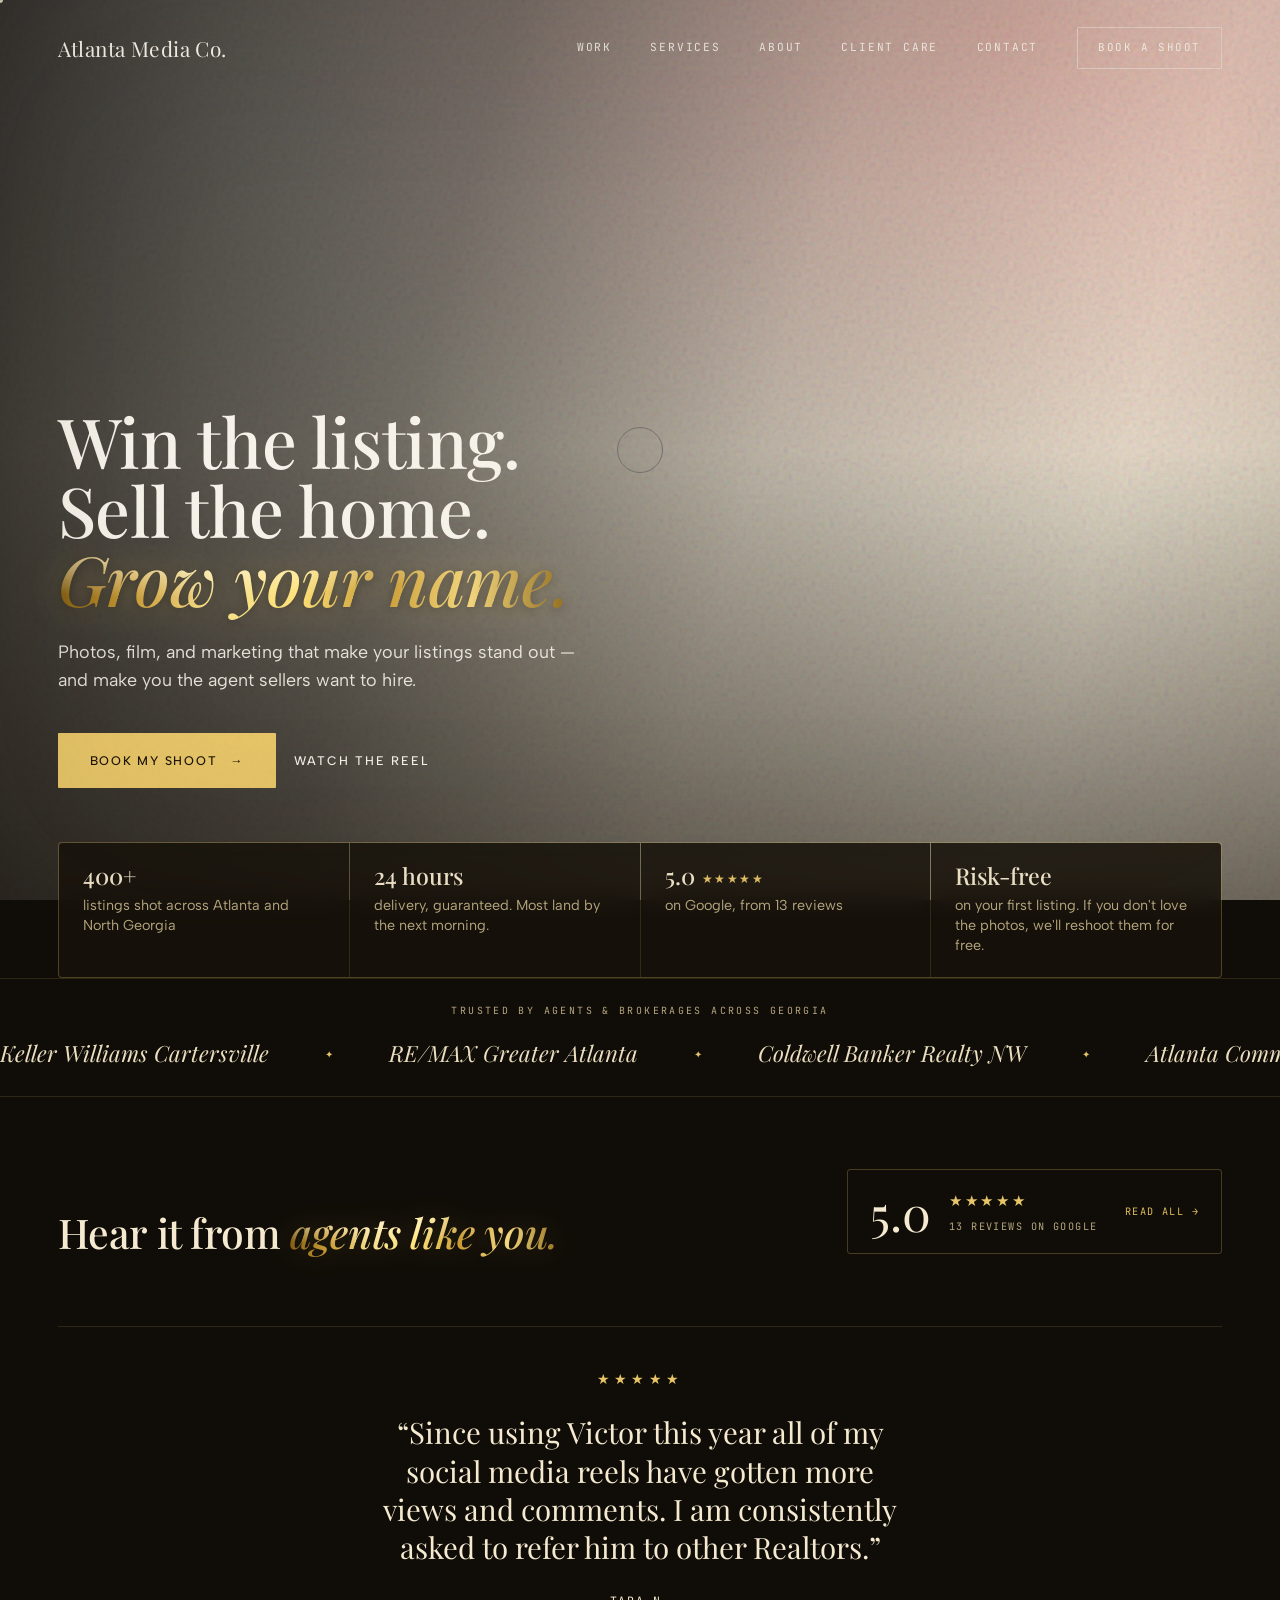
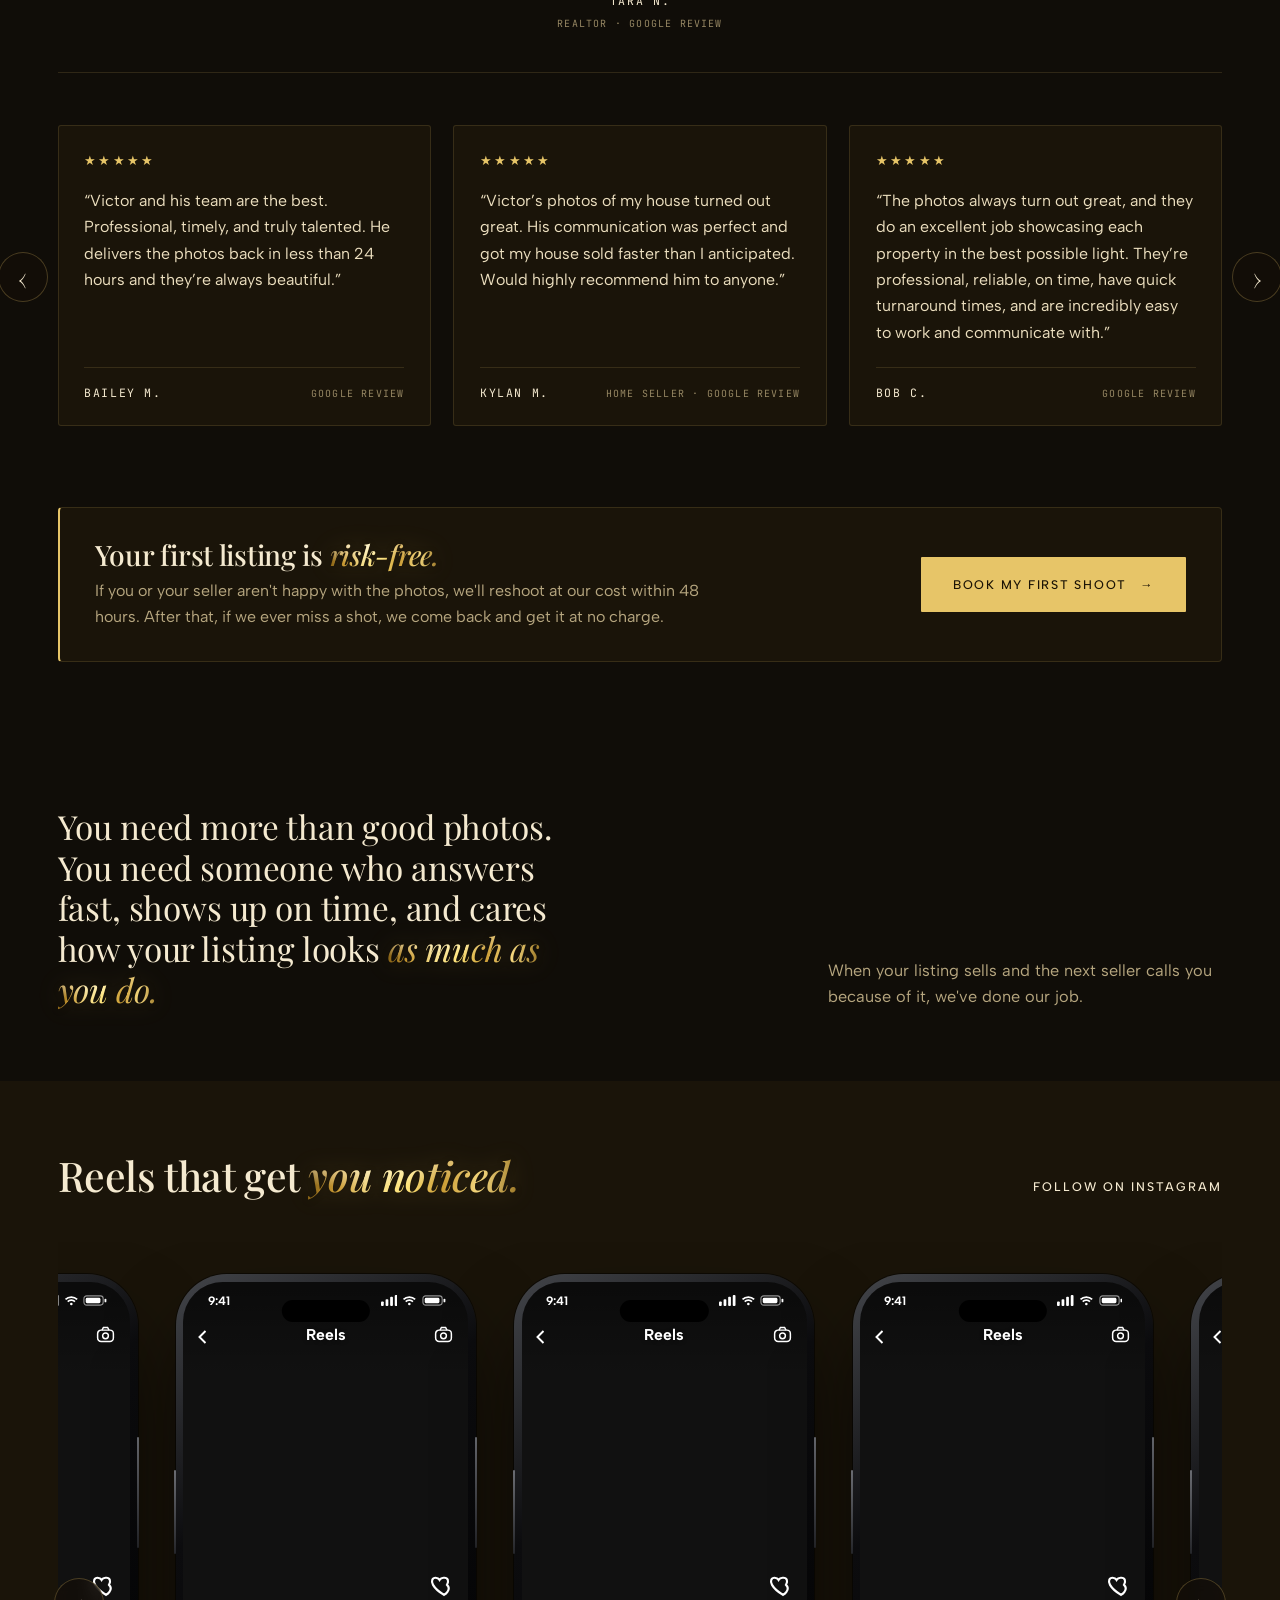
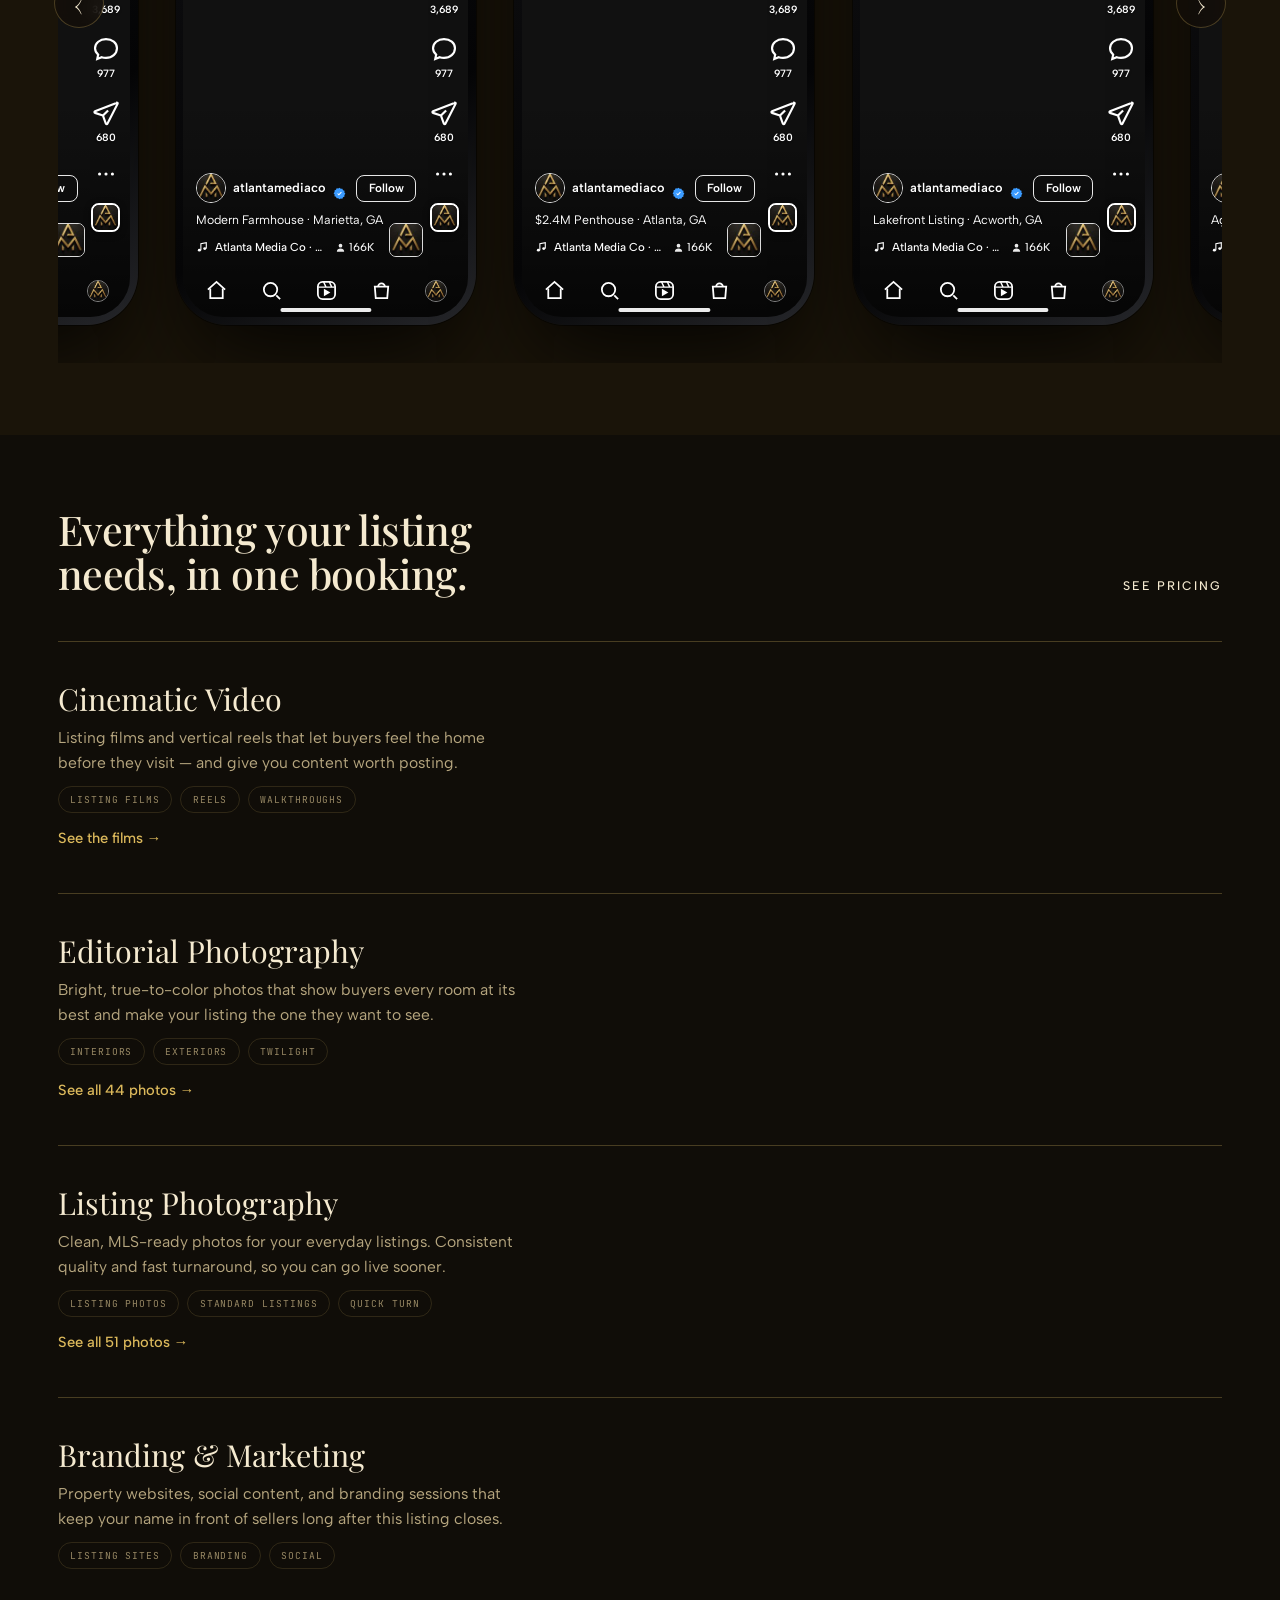
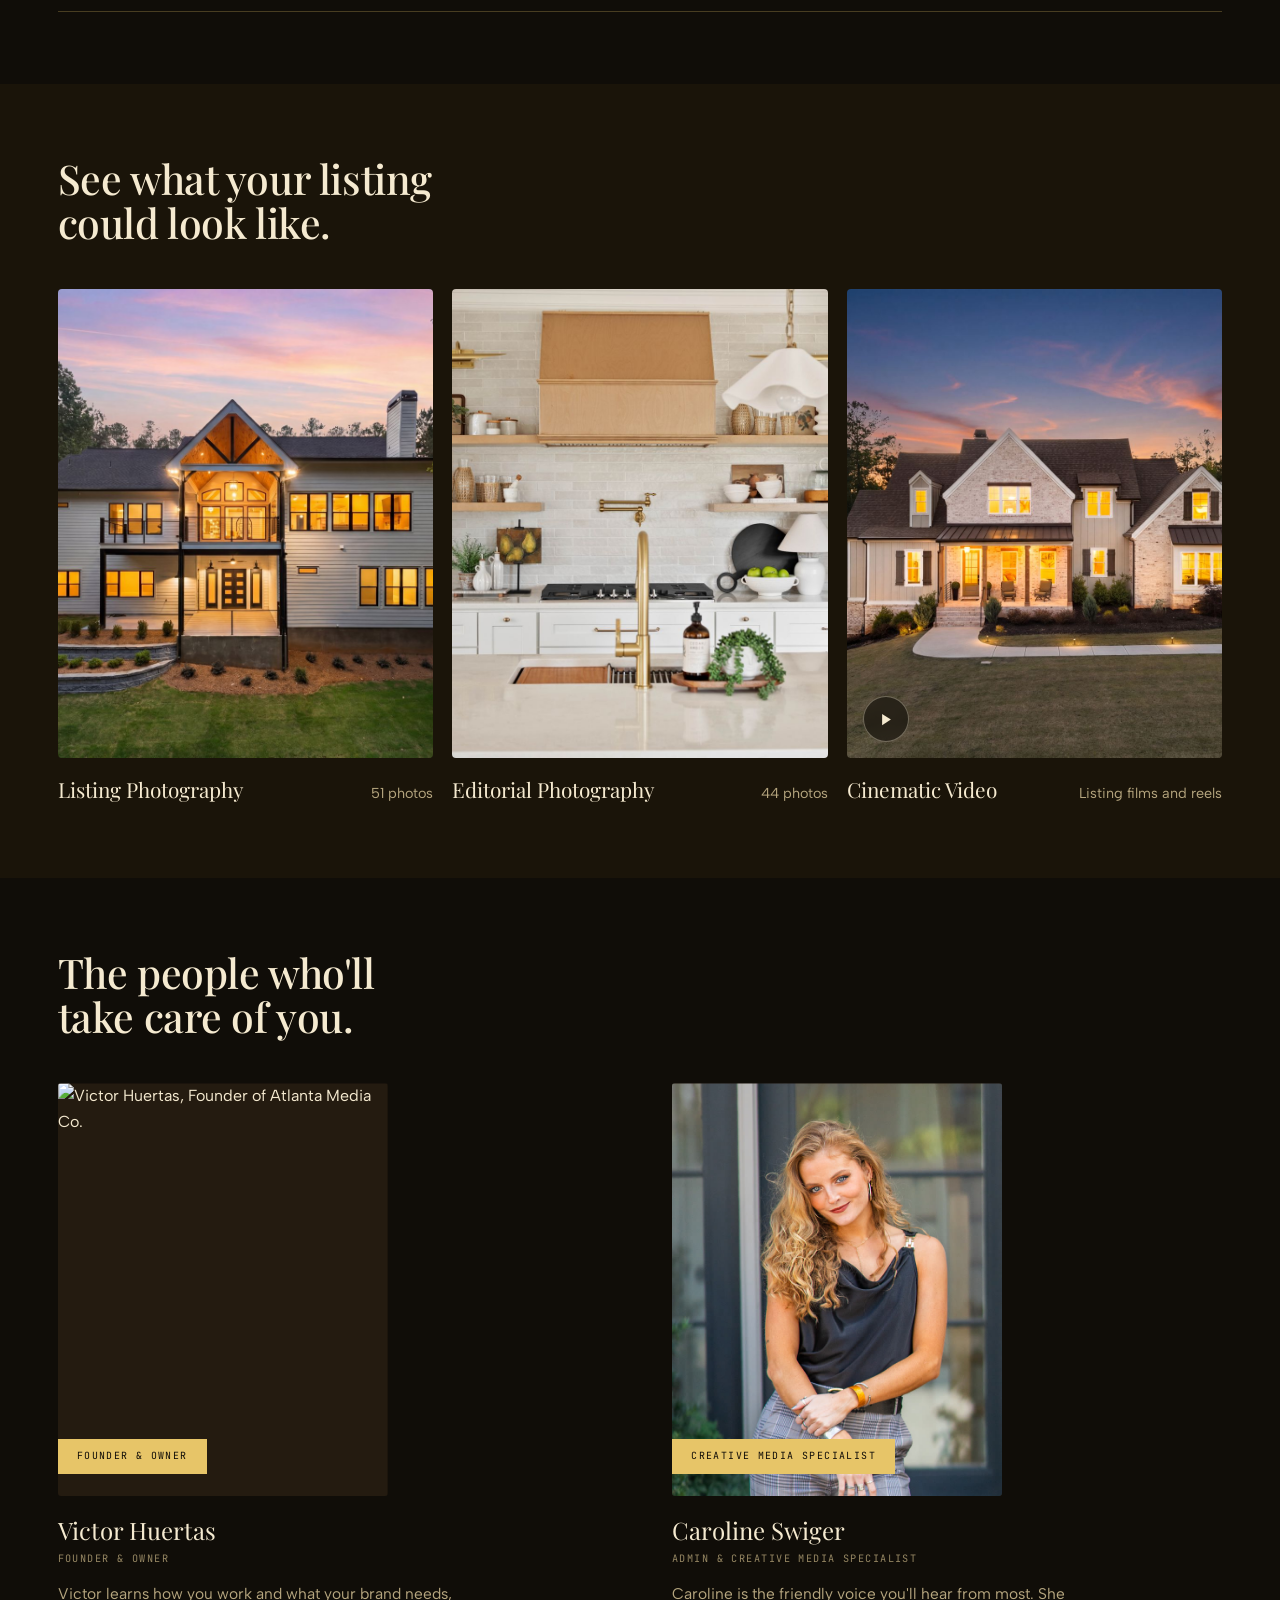
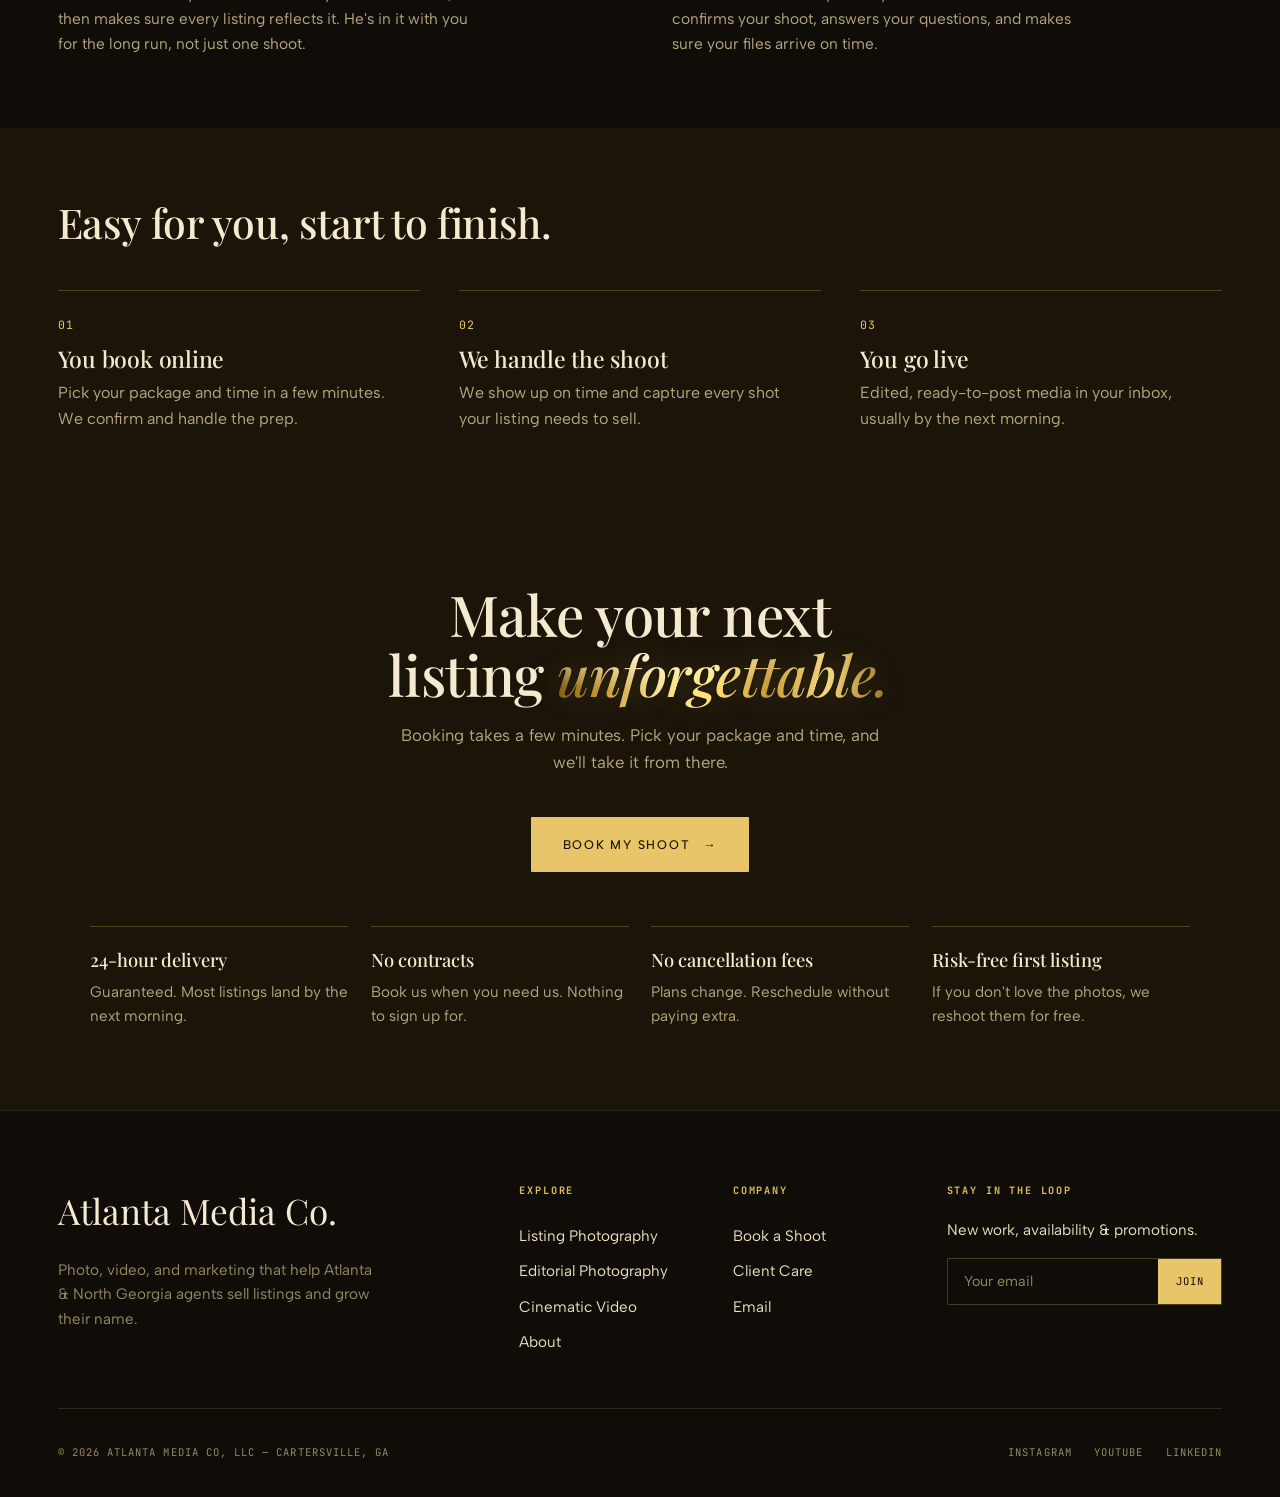
==== index.html @ 77a69afd "Keep Risk-free heading; reword the line under it Co-Authored-By: Claude Opus 5.5 <noreply@anthropic." ====
<!DOCTYPE html>
<html lang="en">
<head>
<meta charset="UTF-8" />
<meta name="viewport" content="width=device-width, initial-scale=1.0" />
<title>Atlanta Media Co. — Atlanta Real Estate Media</title>
<meta name="description" content="Photo, video, and marketing for Atlanta &amp; North Georgia agents. Help your listings stand out, sell, and grow your name." />
<meta property="og:type" content="website" />
<meta property="og:url" content="https://atlantamediaco.com/" />
<meta property="og:title" content="Atlanta Media Co. — Atlanta Real Estate Media" />
<meta property="og:description" content="Photo, video, and marketing that help Atlanta &amp; North Georgia agents win listings, sell them, and grow their name." />
<meta property="og:image" content="https://atlantamediaco.com/share-card.jpg" />
<meta property="og:image:width" content="1200" />
<meta property="og:image:height" content="630" />
<meta name="twitter:card" content="summary_large_image" />
<meta name="twitter:image" content="https://atlantamediaco.com/share-card.jpg" />
<link rel="preconnect" href="https://fonts.googleapis.com" />
<link rel="preconnect" href="https://fonts.gstatic.com" crossorigin />
<link href="https://fonts.googleapis.com/css2?family=Archivo:ital,wght@0,500;0,600;0,700;0,800;1,500;1,600;1,700&family=Albert+Sans:wght@300;400;500;600;700&family=JetBrains+Mono:wght@400;500&family=Inter:wght@500;600;700;800&family=Playfair+Display:ital,wght@0,400;0,500;0,600;0,700;0,800;1,400;1,500;1,600&display=swap" rel="stylesheet" />
<style>
/* =================================================================
   ATLANTA MEDIA CO. — CINEMATIC LUXURY
   ================================================================= */
:root{
  --bg:#100d08;            /* warm cream (light) */
  --bg-2:#1a1409;
  --panel:#241b10;
  --ivory:#f5ead0;         /* warm near-black text */
  --ivory-2:#ecdfbf;
  --muted:#b6a67f;
  --muted-2:#968763;
  --brass:#e7c568;         /* true red — Ferrari-ish, not pink/orange */
  --brass-2:#ddba5c;       /* true red accent text */
  --line:rgba(231,197,104,.26);
  --line-2:rgba(231,197,104,.14);
  --serif:'Playfair Display',Georgia,serif;
  --sans:'Albert Sans',-apple-system,BlinkMacSystemFont,sans-serif;
  --mono:'JetBrains Mono',ui-monospace,monospace;
  --e:cubic-bezier(.16,1,.3,1);
  --e2:cubic-bezier(.7,0,.2,1);
  --pad:clamp(1.25rem,4.5vw,5rem);
  --maxw:1560px;
}
*{margin:0;padding:0;box-sizing:border-box}
html{-webkit-font-smoothing:antialiased;text-rendering:optimizeLegibility;scroll-behavior:smooth}
body{font-family:var(--sans);background:var(--bg);color:var(--ivory);font-size:16px;line-height:1.6;overflow-x:hidden}
img,video{display:block;max-width:100%}
a{color:inherit;text-decoration:none}
button{font-family:inherit;cursor:pointer;border:none;background:none;color:inherit}
::selection{background:var(--brass);color:var(--bg)}
.serif{font-family:var(--serif)}
.italic{font-style:italic}
em{font-style:italic;color:var(--brass-2);font-family:var(--serif)}
/* grain */
.grain{position:fixed;inset:0;z-index:9000;pointer-events:none;opacity:.04;mix-blend-mode:multiply;
  background-image:url("data:image/svg+xml,%3Csvg viewBox='0 0 220 220' xmlns='http://www.w3.org/2000/svg'%3E%3Cfilter id='n'%3E%3CfeTurbulence type='fractalNoise' baseFrequency='0.85' numOctaves='3'/%3E%3C/filter%3E%3Crect width='100%25' height='100%25' filter='url(%23n)'/%3E%3C/svg%3E");}
.vignette{position:fixed;inset:0;z-index:8999;pointer-events:none;box-shadow:inset 0 0 16vw rgba(50,34,16,.12)}
/* ---------- custom cursor ---------- */
.cursor-dot,.cursor-ring{position:fixed;top:0;left:0;z-index:9500;pointer-events:none;border-radius:50%;mix-blend-mode:difference}
.cursor-dot{width:6px;height:6px;background:var(--ivory);transform:translate(-50%,-50%)}
.cursor-ring{width:46px;height:46px;border:1px solid rgba(244,239,230,.6);transform:translate(-50%,-50%);
  transition:width .35s var(--e),height .35s var(--e),background .35s var(--e),border-color .35s var(--e),opacity .35s}
.cursor-ring .clabel{position:absolute;inset:0;display:grid;place-items:center;font-family:var(--mono);font-size:.5rem;letter-spacing:.15em;color:var(--bg);opacity:0;transition:opacity .3s;text-transform:uppercase}
body.cur-hover .cursor-ring{width:84px;height:84px;background:var(--ivory);border-color:var(--ivory)}
body.cur-hover .cursor-ring .clabel{opacity:1}
@media(hover:none),(pointer:coarse){.cursor-dot,.cursor-ring{display:none}}
/* ---------- preloader ---------- */
.loader{position:fixed;inset:0;z-index:9999;background:var(--bg);display:flex;align-items:center;justify-content:center;flex-direction:column;gap:2.2rem}
.loader.done{transform:translateY(-100%);transition:transform 1.1s var(--e)}
.loader .lname{font-family:var(--serif);font-size:clamp(1.4rem,4vw,2.4rem);letter-spacing:.04em;color:var(--ivory);opacity:0;animation:fadeUp 1s var(--e) .15s forwards}
.loader .lbar{width:min(320px,60vw);height:1px;background:var(--line);position:relative;overflow:hidden}
.loader .lbar i{position:absolute;inset:0;background:var(--brass);transform:scaleX(0);transform-origin:left}
.loader .lnum{font-family:var(--mono);font-size:.72rem;letter-spacing:.2em;color:var(--muted)}
@keyframes fadeUp{from{opacity:0;transform:translateY(14px)}to{opacity:1;transform:translateY(0)}}
/* ---------- type helpers ---------- */
.tag{font-family:var(--mono);font-size:.66rem;letter-spacing:.22em;text-transform:uppercase;color:var(--brass-2);display:inline-flex;align-items:center;gap:.7rem}
.tag::before{content:"";width:1.4rem;height:1px;background:var(--brass-2)}
.tag.bare::before{display:none}
.tag.center{justify-content:center}
h1,h2,h3{font-family:var(--serif);font-weight:500;line-height:1.08;letter-spacing:-.01em}
h2,h3{text-wrap:balance}
/* word reveal */
.lines .ln{display:block;overflow:hidden}
.lines .w{display:inline-block;overflow:hidden;vertical-align:top}
.lines .w > span{display:inline-block;transform:translateY(110%);transition:transform 1s var(--e)}
.lines.in .w > span{transform:translateY(0)}
.lines .w{margin-right:.26em}
/* ---------- buttons ---------- */
.btn{position:relative;display:inline-flex;align-items:center;gap:.8rem;font-family:var(--sans);font-weight:500;
  font-size:.78rem;letter-spacing:.14em;text-transform:uppercase;padding:1.1rem 2rem;border-radius:1px;overflow:hidden;z-index:0;
  transition:color .5s var(--e)}
.btn .ar{transition:transform .5s var(--e)}
.btn:hover .ar{transform:translateX(5px)}
.btn::after{content:"";position:absolute;inset:0;z-index:-1;transition:transform .6s var(--e);transform-origin:left}
.btn-brass{background:var(--brass);color:var(--bg)}
.btn-brass::after{background:var(--ivory);transform:scaleX(0)}
.btn-brass:hover::after{transform:scaleX(1)}
.btn-out{border:1px solid var(--line);color:var(--ivory)}
.btn-out::after{background:var(--ivory);transform:scaleX(0)}
.btn-out:hover{color:var(--bg)}
.btn-out:hover::after{transform:scaleX(1)}
.btn-line{padding:0;letter-spacing:.16em;position:relative}
.btn-line span.u{position:absolute;left:0;bottom:-6px;height:1px;width:100%;background:currentColor;transform:scaleX(1);transform-origin:right;transition:transform .5s var(--e)}
.btn-line:hover span.u{transform:scaleX(0);transform-origin:left}
/* =================================================================
   NAV
   ================================================================= */
header.nav{position:fixed;top:0;left:0;width:100%;z-index:1000;padding:1.7rem var(--pad);
  display:flex;align-items:center;justify-content:space-between;
  transition:transform .6s var(--e),background .5s var(--e),padding .5s var(--e),border-color .5s var(--e);
  border-bottom:1px solid transparent}
header.nav.hide{transform:translateY(-100%)}
header.nav.solid{background:rgba(16,13,8,.87);backdrop-filter:blur(20px);-webkit-backdrop-filter:blur(20px);
  padding:1.1rem var(--pad);border-bottom:1px solid var(--line-2)}
.wordmark{font-family:var(--serif);font-size:1.3rem;letter-spacing:.02em;line-height:1}
.wordmark small{display:block;font-family:var(--mono);font-size:.52rem;letter-spacing:.32em;color:var(--muted);margin-top:.4rem;text-transform:uppercase}
.nav-r{display:flex;align-items:center;gap:2.4rem}
.nav-r a.l{position:relative;font-family:var(--mono);font-size:.7rem;letter-spacing:.16em;text-transform:uppercase;color:var(--ivory-2);transition:color .4s}
.nav-r a.l::after{content:"";position:absolute;left:0;bottom:-4px;width:0;height:1px;background:var(--brass);transition:width .4s var(--e)}
.nav-r a.l:hover{color:var(--brass-2)}
.nav-r a.l:hover::after{width:100%}
.nav-book{font-family:var(--mono);font-size:.68rem;letter-spacing:.14em;text-transform:uppercase;border:1px solid var(--line);padding:.7rem 1.3rem;border-radius:1px;transition:all .45s var(--e)}
.nav-book:hover{background:var(--brass);border-color:var(--brass);color:var(--bg)}
.burger{display:none;flex-direction:column;gap:6px;width:30px;z-index:1100}
.burger span{height:1.5px;width:100%;background:var(--ivory);transition:all .4s var(--e)}
.menu-open .burger span:nth-child(1){transform:translateY(7.5px) rotate(45deg)}
.menu-open .burger span:nth-child(2){opacity:0}
.menu-open .burger span:nth-child(3){transform:translateY(-7.5px) rotate(-45deg)}
.mobile{position:fixed;inset:0;z-index:1050;background:var(--bg);display:flex;flex-direction:column;justify-content:center;padding:var(--pad);overflow-y:auto;transform:translateY(-100%);visibility:hidden;transition:transform .7s var(--e),visibility 0s linear .7s}
.menu-open .mobile{transform:translateY(0);visibility:visible;transition:transform .7s var(--e),visibility 0s}
.menu-open header.nav{z-index:1100;background:transparent;border-bottom-color:transparent}
.mobile a{font-family:var(--serif);font-size:clamp(2.2rem,11vw,4rem);padding:.45rem 0;border-bottom:1px solid var(--line-2);transition:color .4s,padding-left .4s var(--e)}
.mobile a:hover{color:var(--brass-2);padding-left:1rem}
/* =================================================================
   HERO
   ================================================================= */
.hero{position:relative;height:100svh;min-height:640px;overflow:hidden;display:flex;align-items:flex-end;padding:0 var(--pad) clamp(2.5rem,6vh,5rem)}
.hero-media{position:absolute;inset:0;z-index:0;overflow:hidden}
.hero-media video,.hero-media .fb{position:absolute;inset:0;width:100%;height:118%;object-fit:cover;top:-9%}
.hero-media video{opacity:0;transition:opacity 1.6s var(--e)}
.hero-media video.ready{opacity:1}
.fb{background:
  radial-gradient(110% 80% at 78% 12%,rgba(227,29,29,.20),transparent 55%),
  radial-gradient(120% 120% at 8% 92%,rgba(206,186,156,.5),transparent 60%),
  linear-gradient(160deg,#f7f3ea 0%,#ece4d4 50%,#e3d8c3 100%);
  animation:kb 30s var(--e2) infinite alternate}
.fb::after{content:"";position:absolute;inset:0;opacity:.25;mix-blend-mode:multiply;
  background-image:url("data:image/svg+xml,%3Csvg viewBox='0 0 400 400' xmlns='http://www.w3.org/2000/svg'%3E%3Cfilter id='n2'%3E%3CfeTurbulence type='fractalNoise' baseFrequency='0.6' numOctaves='2'/%3E%3C/filter%3E%3Crect width='100%25' height='100%25' filter='url(%23n2)'/%3E%3C/svg%3E")}
@keyframes kb{from{transform:scale(1.04)}to{transform:scale(1.16)}}
.hero-scrim{position:absolute;inset:0;z-index:1;background:linear-gradient(to top,rgba(245,241,232,.94) 2%,rgba(245,241,232,.5) 38%,rgba(245,241,232,.15) 62%,rgba(245,241,232,.45) 100%)}
/* cinematic letterbox bars */
.bar{position:absolute;left:0;width:100%;height:6vh;background:var(--bg);z-index:3;pointer-events:none}
.bar.top{top:0}.bar.bot{bottom:0}
.hero-in{position:relative;z-index:4;width:100%;max-width:var(--maxw);margin:0 auto}
.hero h1{font-size:clamp(2.3rem,5.4vw,5.6rem);line-height:1;letter-spacing:-.015em;max-width:18ch;margin:1.4rem 0 1.5rem}
.hero h1 .sm{display:block;font-size:.32em;font-style:italic;font-weight:400;color:var(--ivory-2);letter-spacing:0;margin-bottom:.25em}
.hero .lede{font-size:clamp(1rem,1.4vw,1.18rem);max-width:48ch;color:rgba(26,22,17,.75);line-height:1.6}
.hero-cta{display:flex;flex-wrap:wrap;gap:1.1rem;align-items:center;margin-top:2.4rem}
.hero-corners{position:absolute;inset:0;z-index:4;pointer-events:none}
.hc{position:absolute;font-family:var(--mono);font-size:.64rem;letter-spacing:.18em;text-transform:uppercase;color:rgba(26,22,17,.5)}
.hc.tl{top:calc(6vh + 1.6rem);left:var(--pad)}
.hc.br{bottom:calc(6vh + 1.6rem);right:var(--pad);text-align:right}
.scroll-cue{position:absolute;left:50%;bottom:calc(6vh + 1.2rem);transform:translateX(-50%);z-index:4;display:flex;flex-direction:column;align-items:center;gap:.6rem;color:rgba(26,22,17,.5);pointer-events:none}
.scroll-cue .ln{width:1px;height:40px;background:linear-gradient(var(--brass),transparent);animation:drop 2.2s var(--e) infinite}
.scroll-cue span{font-family:var(--mono);font-size:.6rem;letter-spacing:.2em;text-transform:uppercase}
@keyframes drop{0%{transform:scaleY(0);transform-origin:top}45%{transform:scaleY(1);transform-origin:top}55%{transform:scaleY(1);transform-origin:bottom}100%{transform:scaleY(0);transform-origin:bottom}}
.sound{position:absolute;right:var(--pad);bottom:calc(6vh + 1.2rem);z-index:5;display:flex;align-items:center;gap:.6rem;font-family:var(--mono);font-size:.6rem;letter-spacing:.16em;text-transform:uppercase;color:rgba(26,22,17,.7);pointer-events:auto}
.sound .dot{width:30px;height:30px;border:1px solid var(--line);border-radius:50%;display:grid;place-items:center}
.sound:hover .dot{border-color:var(--brass)}
.sound svg{width:13px;height:13px;fill:var(--ivory)}
/* hero entrance (after loader) */
.he{opacity:0;transform:translateY(22px)}
.reveal-now .he{opacity:1;transform:translateY(0);transition:opacity 1s var(--e),transform 1s var(--e)}
.reveal-now .d1{transition-delay:.1s}.reveal-now .d2{transition-delay:.25s}.reveal-now .d3{transition-delay:.4s}.reveal-now .d4{transition-delay:.55s}
/* =================================================================
   MARQUEE
   ================================================================= */
.strip{border-top:1px solid var(--line-2);border-bottom:1px solid var(--line-2);padding:1.5rem 0;overflow:hidden;background:var(--bg)}
.strip .lab{text-align:center;font-family:var(--mono);font-size:.62rem;letter-spacing:.24em;color:var(--muted);text-transform:uppercase;margin-bottom:1.1rem}
.mq{display:flex;width:max-content;gap:3.5rem;white-space:nowrap;animation:scrollx 45s linear infinite}
.strip:hover .mq{animation-play-state:paused}
.mq .it{font-family:var(--serif);font-size:1.4rem;color:var(--ivory-2);display:inline-flex;align-items:center;gap:3.5rem;font-style:italic}
.mq .it::after{content:"✦";font-style:normal;color:var(--brass);font-size:.6rem}
@keyframes scrollx{to{transform:translateX(-50%)}}
/* =================================================================
   SECTION SHELL
   ================================================================= */
section{padding:clamp(3.5rem,8vh,6.5rem) var(--pad);position:relative}
.wrap{max-width:var(--maxw);margin:0 auto;width:100%}
.shead{display:flex;flex-wrap:wrap;align-items:flex-end;justify-content:space-between;gap:1.5rem;margin-bottom:clamp(2.5rem,5vh,4.5rem)}
.shead h2{font-size:clamp(1.75rem,3.2vw,2.75rem);max-width:24ch}
/* =================================================================
   MANIFESTO
   ================================================================= */
.manifesto .big{font-family:var(--serif);font-size:clamp(1.35rem,2.6vw,2.2rem);line-height:1.22;font-weight:400;max-width:26ch;letter-spacing:-.005em}
.manifesto .grid{display:grid;grid-template-columns:1fr;gap:2rem}
.manifesto .note{max-width:40ch;color:var(--muted);justify-self:end;font-size:1.02rem}
@media(min-width:900px){.manifesto .grid{grid-template-columns:1.5fr .8fr;align-items:end}}
/* =================================================================
   FEATURED REELS (vertical)
   ================================================================= */
.reels{background:var(--bg-2)}
.reel-row{display:flex;gap:clamp(.9rem,1.6vw,1.4rem);overflow-x:auto;scroll-snap-type:x mandatory;padding-bottom:1rem;-ms-overflow-style:none;scrollbar-width:none}
.reel-row::-webkit-scrollbar{display:none}
.reel{position:relative;flex:0 0 auto;width:clamp(220px,23vw,300px);aspect-ratio:9/16;border-radius:3px;overflow:hidden;background:var(--panel);scroll-snap-align:start;cursor:pointer}
.reel video,.reel img{width:100%;height:100%;object-fit:cover;transition:transform 1s var(--e)}.reel-vimeo{position:absolute;inset:0;width:100%;height:100%;border:0}
.reel:hover video,.reel:hover img{transform:scale(1.05)}
.reel .meta{position:absolute;left:0;right:0;bottom:0;padding:1.1rem;z-index:2;
  background:linear-gradient(to top,rgba(8,6,4,.85),transparent)}
.reel .meta .pl{font-family:var(--mono);font-size:.62rem;letter-spacing:.14em;color:#e7c568;text-transform:uppercase}
.reel .meta .ti{font-family:var(--serif);font-size:1.05rem;margin-top:.25rem;color:#f6f2ea}
.reel .pp{position:absolute;top:1rem;right:1rem;width:34px;height:34px;border-radius:50%;background:rgba(244,239,230,.16);backdrop-filter:blur(6px);display:grid;place-items:center;border:1px solid var(--line);z-index:2;transition:all .4s}
.reel:hover .pp{background:var(--brass);border-color:var(--brass)}
.reel .pp svg{width:11px;height:11px;fill:var(--ivory)}.reels{overflow:hidden}.reel-carousel{position:relative}.reel-row{display:flex;gap:clamp(1.6rem,3vw,2.6rem);overflow-x:auto;scroll-snap-type:x mandatory;padding:2rem clamp(.5rem,4vw,3rem) 2.4rem;-ms-overflow-style:none;scrollbar-width:none;scroll-padding-left:clamp(.5rem,4vw,3rem)}.reel-row::-webkit-scrollbar{display:none}.reel-cell{flex:0 0 auto;scroll-snap-align:center}.phone{position:relative;width:clamp(258px,26vw,300px);aspect-ratio:1179/2556;border-radius:17%/8%;background:linear-gradient(145deg,#43454a,#0c0c0e 32%,#050506 70%,#26272b);padding:2.5%;box-shadow:0 44px 90px -22px rgba(0,0,0,.85),0 0 0 1px rgba(0,0,0,.5);transition:transform .7s var(--e)}.phone:hover{transform:translateY(-10px)}.phone::before{content:'';position:absolute;left:-1.5px;top:30%;width:2px;height:13%;border-radius:2px;background:linear-gradient(#6a6c72,#242529)}.phone::after{content:'';position:absolute;right:-1.5px;top:25%;width:2px;height:17%;border-radius:2px;background:linear-gradient(#6a6c72,#242529)}.phone-scr{position:relative;width:100%;height:100%;border-radius:14%/6.3%;overflow:hidden;background:#111}.reel-vimeo{position:absolute;top:50%;left:50%;transform:translate(-50%,-50%);width:123%;height:100%;border:0;pointer-events:none;z-index:0}.rl-gt{position:absolute;top:0;left:0;right:0;height:15%;background:linear-gradient(rgba(0,0,0,.38),transparent);z-index:1;pointer-events:none}.rl-gb{position:absolute;bottom:0;left:0;right:0;height:34%;background:linear-gradient(transparent,rgba(0,0,0,.66));z-index:1;pointer-events:none}.rl-st{position:absolute;top:1.4%;left:0;right:0;z-index:7;display:flex;justify-content:space-between;align-items:center;padding:0 8% 0 8.5%;color:#fff}.rl-st .clk{font-size:.76rem;font-weight:700}.rl-st .sic{display:flex;align-items:center;gap:5px}.rl-st .sic svg{height:11px;fill:#fff}.rl-island{position:absolute;top:2.9%;left:50%;transform:translateX(-50%);width:31%;height:3.4%;background:#000;border-radius:99px;z-index:8}.rl-top{position:absolute;top:6.7%;left:0;right:0;z-index:5;display:flex;align-items:center;padding:0 5%}.rl-top .bk{width:9px;height:16px;flex:0 0 auto}.rl-top .bk svg{width:100%;height:100%;fill:none;stroke:#fff;stroke-width:2.6}.rl-top .ttl{position:absolute;left:0;right:0;text-align:center;font-weight:700;font-size:.98rem;color:#fff;text-shadow:0 1px 4px rgba(0,0,0,.4)}.rl-top .cam{margin-left:auto;width:21px;height:21px}.rl-top .cam svg{width:100%;height:100%;fill:none;stroke:#fff;stroke-width:1.7}.rl-rail{position:absolute;right:3.4%;bottom:13.5%;z-index:5;display:flex;flex-direction:column;align-items:center;gap:16px}.rl-act{display:flex;flex-direction:column;align-items:center;gap:3px;color:#fff}.rl-act svg{width:28px;height:28px;fill:none;stroke:#fff;stroke-width:1.85}.rl-act b{font-size:.66rem;font-weight:600;text-shadow:0 1px 2px rgba(0,0,0,.5)}.rl-act.more svg{fill:#fff;stroke:none;width:22px;height:22px}.rl-disc{width:29px;height:29px;border-radius:8px;border:2px solid #fff;overflow:hidden;box-shadow:0 2px 6px rgba(0,0,0,.55);margin-top:2px}.rl-disc img{width:100%;height:100%;object-fit:cover;display:block;animation:rlspin 5s linear infinite}@keyframes rlspin{to{transform:rotate(360deg)}}.rl-info{position:absolute;left:4.5%;right:16%;bottom:9.5%;z-index:5;color:#fff}.rl-uline{display:flex;align-items:center;gap:7px}.rl-ava{width:30px;height:30px;border-radius:50%;flex:0 0 auto;overflow:hidden;border:1.5px solid rgba(255,255,255,.9)}.rl-ava img{width:100%;height:100%;object-fit:cover;display:block}.rl-uline .un{font-weight:600;font-size:.8rem;text-shadow:0 1px 3px rgba(0,0,0,.5)}.rl-uline .vf{width:13px;height:13px;flex:0 0 auto}.rl-uline .fol{font-weight:600;font-size:.74rem;border:1px solid rgba(255,255,255,.9);border-radius:8px;padding:.16rem .72rem;margin-left:3px}.rl-cap{font-size:.77rem;line-height:1.3;margin-top:9px;white-space:nowrap;overflow:hidden;text-overflow:ellipsis;text-shadow:0 1px 3px rgba(0,0,0,.55)}.rl-aud{display:flex;align-items:center;gap:6px;margin-top:10px;font-size:.72rem;font-weight:500;text-shadow:0 1px 2px rgba(0,0,0,.5)}.rl-aud svg.mn{width:13px;height:13px;fill:#fff;flex:0 0 auto}.rl-aud .nm{white-space:nowrap;overflow:hidden;text-overflow:ellipsis;max-width:50%}.rl-aud .usr{display:flex;align-items:center;gap:3px;opacity:.92;flex:0 0 auto}.rl-aud .usr svg{width:11px;height:11px;fill:#fff}.rl-athumb{position:absolute;right:0;bottom:0;width:34px;height:34px;border-radius:7px;border:1.5px solid rgba(255,255,255,.85);overflow:hidden;z-index:6}.rl-athumb img{width:100%;height:100%;object-fit:cover;display:block}.rl-nav{position:absolute;left:0;right:0;bottom:2.4%;z-index:6;display:flex;align-items:center;justify-content:space-between;padding:0 7.5%}.rl-nav svg{width:23px;height:23px;fill:none;stroke:#fff;stroke-width:1.85}.rl-nav .np{width:22px;height:22px;border-radius:50%;overflow:hidden;border:1px solid rgba(255,255,255,.5)}.rl-nav .np img{width:100%;height:100%;object-fit:cover;display:block}.rl-home{position:absolute;bottom:.8%;left:50%;transform:translateX(-50%);width:32%;height:4px;border-radius:99px;background:#fff;opacity:.92;z-index:9}.rc-arrow{position:absolute;top:50%;transform:translateY(-50%);z-index:12;width:50px;height:50px;border-radius:50%;background:rgba(20,15,8,.66);-webkit-backdrop-filter:blur(8px);backdrop-filter:blur(8px);border:1px solid var(--line);color:var(--ivory);font-family:var(--serif);font-size:1.7rem;line-height:0;display:grid;place-items:center;cursor:pointer;transition:all .4s var(--e)}.rc-arrow:hover{background:var(--brass);color:var(--bg);border-color:var(--brass)}.rc-arrow.prev{left:-4px}.rc-arrow.next{right:-4px}@media(max-width:760px){.rc-arrow{display:none}}
/* placeholder */
.ph{position:absolute;inset:0;display:flex;flex-direction:column;align-items:center;justify-content:center;gap:.8rem;overflow:hidden;background:linear-gradient(145deg,var(--panel),#0d0a06)}
.ph::before{content:"";position:absolute;inset:0;opacity:.25;mix-blend-mode:multiply;
  background-image:url("data:image/svg+xml,%3Csvg viewBox='0 0 300 300' xmlns='http://www.w3.org/2000/svg'%3E%3Cfilter id='n3'%3E%3CfeTurbulence type='fractalNoise' baseFrequency='0.65' numOctaves='2'/%3E%3C/filter%3E%3Crect width='100%25' height='100%25' filter='url(%23n3)'/%3E%3C/svg%3E")}
.ph .ico{width:28px;height:28px;opacity:.5;stroke:var(--brass-2);fill:none;stroke-width:1.2}
.ph .lb{position:relative;font-family:var(--mono);font-size:.6rem;letter-spacing:.16em;text-transform:uppercase;color:var(--muted)}
/* =================================================================
   SERVICES (hover preview)
   ================================================================= */
.services{background:var(--bg)}
.svc-wrap{position:relative}
.svc-list{border-top:1px solid var(--line)}
.svc{display:grid;grid-template-columns:1fr;gap:1.4rem;align-items:center;padding:clamp(1.6rem,3.6vw,2.6rem) 0;border-bottom:1px solid var(--line);position:relative;transition:padding-left .5s var(--e)}
.svc:hover{padding-left:1.4rem}
.svc .n{font-family:var(--mono);font-size:.78rem;color:var(--brass);align-self:start;padding-top:.5rem}
.svc .nm{font-family:var(--serif);font-size:clamp(1.35rem,2.4vw,1.9rem);line-height:1.05;transition:color .4s,opacity .4s}
.svc .ds{color:var(--muted);max-width:46ch;margin-top:.6rem;font-size:.98rem}
.svc .tags{display:flex;flex-wrap:wrap;gap:.5rem;margin-top:.7rem}
.svc .tg{font-family:var(--mono);font-size:.6rem;letter-spacing:.1em;text-transform:uppercase;color:var(--muted-2);border:1px solid var(--line-2);padding:.3rem .7rem;border-radius:99px}
.svc .pk{font-family:var(--mono);font-size:.66rem;color:var(--muted-2);letter-spacing:.1em;text-transform:uppercase;align-self:start;padding-top:.5rem;transition:color .4s}
.svc:hover .nm{color:var(--brass-2)}
@media(hover:hover) and (pointer:fine){
  .svc-wrap.has-hover .svc:not(.active) .nm{opacity:.32}
}
.svc-preview{position:fixed;width:300px;height:380px;border-radius:3px;overflow:hidden;pointer-events:none;z-index:50;opacity:0;transform:scale(.94) translate(-50%,-50%);transition:opacity .4s var(--e),transform .5s var(--e);box-shadow:0 30px 80px rgba(0,0,0,.55)}
.svc-preview.show{opacity:1;transform:scale(1) translate(-50%,-50%)}
.svc-preview img,.svc-preview video{width:100%;height:100%;object-fit:cover}
@media(max-width:780px){.svc-preview{display:none}}
/* =================================================================
   SELECTED WORK (full-bleed projects)
   ================================================================= */
.work{background:var(--bg-2)}
.work-tiles{display:grid;grid-template-columns:1fr;gap:1.2rem}
@media(min-width:760px){.work-tiles{grid-template-columns:repeat(3,1fr)}}
.wt{display:block}
.wt-img{position:relative;aspect-ratio:4/3;overflow:hidden;border-radius:4px;background:var(--panel)}
@media(min-width:760px){.wt-img{aspect-ratio:4/5}}
.wt-img img{width:100%;height:100%;object-fit:cover;transition:transform .9s var(--e)}
.wt:hover .wt-img img{transform:scale(1.04)}
.wt-play{position:absolute;left:1rem;bottom:1rem;width:46px;height:46px;border-radius:50%;background:rgba(16,13,8,.6);-webkit-backdrop-filter:blur(6px);backdrop-filter:blur(6px);border:1px solid rgba(245,234,208,.35);display:grid;place-items:center}
.wt-play svg{width:15px;height:15px;fill:var(--ivory);margin-left:2px}
.wt-cap{display:flex;justify-content:space-between;align-items:baseline;gap:1rem;margin-top:.9rem}
.wt-t{font-family:var(--serif);font-size:1.3rem;color:var(--ivory);transition:color .3s}
.wt:hover .wt-t{color:var(--brass-2)}
.wt-n{color:var(--muted);font-size:.9rem;white-space:nowrap}
.proj{position:relative;cursor:pointer}
.proj-media{position:relative;overflow:hidden;border-radius:3px;aspect-ratio:16/9;background:var(--panel);
  clip-path:inset(8% 6% 8% 6%);transition:clip-path 1.2s var(--e)}
.proj.in .proj-media{clip-path:inset(0 0 0 0)}
.proj-media .inner{position:absolute;inset:0;transform:scale(1.18);transition:transform 1.4s var(--e)}
.proj.in .proj-media .inner{transform:scale(1)}
.proj-media .inner img,.proj-media .inner video{width:100%;height:100%;object-fit:cover}
.proj-media .scrim{position:absolute;inset:0;background:linear-gradient(to top,rgba(8,6,4,.6),transparent 45%);opacity:0;transition:opacity .5s}
.proj:hover .proj-media .scrim{opacity:1}
.proj:hover .proj-media .inner{transform:scale(1.04)}
.proj .pp-big{position:absolute;top:50%;left:50%;transform:translate(-50%,-50%) scale(.8);width:clamp(70px,7vw,96px);height:clamp(70px,7vw,96px);border-radius:50%;background:rgba(244,239,230,.12);backdrop-filter:blur(8px);border:1px solid var(--line);display:grid;place-items:center;z-index:3;opacity:0;transition:all .5s var(--e)}
.proj:hover .pp-big{opacity:1;transform:translate(-50%,-50%) scale(1)}
.proj .pp-big svg{width:22px;height:22px;fill:var(--ivory);margin-left:3px}
.proj-foot{display:flex;flex-wrap:wrap;justify-content:space-between;align-items:baseline;gap:1rem;margin-top:1.3rem}
.proj-foot .t{font-family:var(--serif);font-size:clamp(1.5rem,3.4vw,2.6rem);line-height:1;transition:color .4s}
.proj:hover .proj-foot .t{color:var(--brass-2)}
.proj-foot .m{font-family:var(--mono);font-size:.7rem;letter-spacing:.12em;color:var(--muted);text-transform:uppercase}
.proj-foot .m b{color:var(--brass-2);font-weight:400}
/* =================================================================
   FILM BAND
   ================================================================= */
.filmband{padding:0;background:var(--bg)}
.filmband .frame{position:relative;height:clamp(420px,72vh,760px);overflow:hidden;display:grid;place-items:center}
.filmband video,.filmband img{position:absolute;inset:0;width:100%;height:110%;object-fit:cover;top:-5%}
.filmband .scrim{position:absolute;inset:0;background:radial-gradient(120% 90% at 50% 50%,rgba(245,241,232,.4),rgba(16,13,8,.87))}
.filmband .center{position:relative;z-index:2;text-align:center;padding:0 var(--pad)}
.filmband .center .k{font-family:var(--mono);font-size:.66rem;letter-spacing:.22em;color:var(--brass-2);text-transform:uppercase}
.filmband .center h2{font-size:clamp(2rem,6vw,5rem);margin:1rem 0 2rem;max-width:18ch;margin-inline:auto}
.fplay{position:relative;width:clamp(80px,9vw,120px);height:clamp(80px,9vw,120px);border-radius:50%;background:rgba(26,22,17,.06);border:1px solid var(--line);display:grid;place-items:center;margin:0 auto;backdrop-filter:blur(8px);transition:all .5s var(--e)}
.fplay::after{content:"";position:absolute;inset:0;border-radius:50%;border:1px solid var(--brass-2);animation:pulse 2.8s var(--e) infinite}
@keyframes pulse{0%{transform:scale(1);opacity:.6}100%{transform:scale(1.7);opacity:0}}
.fplay:hover{background:var(--brass);transform:scale(1.05)}
.fplay svg{width:26px;height:26px;fill:var(--ivory);margin-left:4px}
/* =================================================================
   PROOF BAR (sits under the hero; overlaps it on wide screens)
   ================================================================= */
.proof{position:relative;z-index:6;padding:0 var(--pad);background:var(--bg)}
.proof-in{max-width:var(--maxw);margin:0 auto;display:grid;grid-template-columns:1fr 1fr;gap:1px;background:var(--line-2);border:1px solid var(--line-2);border-radius:4px;overflow:hidden}
.pf{display:block;background:var(--bg-2);padding:1.05rem 1.15rem 1.15rem}
a.pf:hover .pf-n{color:var(--brass-2)}
.pf-n{font-family:var(--serif);font-weight:500;font-size:1.45rem;line-height:1.15;color:var(--ivory);transition:color .3s}
.pf-n .st5{font-family:var(--sans);font-size:.78rem;letter-spacing:.12em;color:var(--brass);margin-left:.45rem;vertical-align:.18em}
.pf-l{color:var(--muted);font-size:.9rem;line-height:1.4;margin-top:.3rem}
@media(min-width:900px){
  .proof{background:transparent;margin-top:-3.6rem}
  .proof-in{grid-template-columns:repeat(4,1fr);background:rgba(231,197,104,.16)}
  .pf{background:rgba(16,13,8,.84);-webkit-backdrop-filter:blur(12px);backdrop-filter:blur(12px);padding:1.25rem 1.5rem 1.35rem}
  .hero{padding-bottom:calc(clamp(2.5rem,6vh,5rem) + 3.6rem)}
}
@media(max-width:899px){.proof{padding-top:1.25rem}}
/* =================================================================
   ABOUT
   ================================================================= */
.about{background:var(--bg)}
.about-grid{display:grid;grid-template-columns:1fr;gap:clamp(2.5rem,5vw,4.5rem);align-items:center}
@media(min-width:900px){.about-grid{grid-template-columns:.82fr 1.18fr}}
.about-photo{position:relative;aspect-ratio:4/5;border-radius:3px;overflow:hidden;background:var(--panel);clip-path:inset(6% 0 6% 0);transition:clip-path 1.2s var(--e)}
.about-photo.in{clip-path:inset(0 0 0 0)}
.about-photo .inner{position:absolute;inset:0;transform:scale(1.15);transition:transform 1.4s var(--e)}
.about-photo.in .inner{transform:scale(1)}
.about-photo .inner img{width:100%;height:100%;object-fit:cover}
.about-photo .badge{position:absolute;left:0;bottom:1.4rem;background:var(--brass);color:var(--bg);padding:.6rem 1.2rem;font-family:var(--mono);font-size:.62rem;letter-spacing:.14em;text-transform:uppercase;z-index:2}
.about-body h2{font-size:clamp(2rem,4.6vw,3.6rem);margin:1.1rem 0 1.4rem;max-width:18ch}
.about-body p{color:var(--muted);max-width:54ch;margin-bottom:1.1rem;font-size:1.05rem}
.about-sign{font-family:var(--serif);font-style:italic;font-size:1.7rem;margin-top:1.6rem;color:var(--ivory)}
.about-role{font-family:var(--mono);font-size:.66rem;letter-spacing:.14em;text-transform:uppercase;color:var(--muted-2);margin-top:.4rem}
/* =================================================================
   PROCESS
   ================================================================= */
.process{background:var(--bg-2)}
.steps{display:grid;grid-template-columns:1fr;gap:clamp(1.6rem,3vw,2.5rem)}
@media(min-width:820px){.steps{grid-template-columns:repeat(3,1fr)}}
.step{padding-top:1.6rem;border-top:1px solid var(--line)}
.step .sn{font-family:var(--mono);font-size:.72rem;color:var(--brass);letter-spacing:.1em}
.step h3{font-size:clamp(1.2rem,1.8vw,1.45rem);margin:.8rem 0 .5rem}
.step p{color:var(--muted);max-width:34ch}
/* =================================================================
   TESTIMONIALS
   ================================================================= */
.tests{background:var(--bg);overflow:hidden}
.rv-head{display:flex;flex-wrap:wrap;align-items:flex-end;justify-content:space-between;gap:2rem;margin-bottom:clamp(2rem,4vh,3rem)}
.rv-head h2{font-size:clamp(1.75rem,3.2vw,2.75rem);max-width:24ch}
.rv-badge{display:flex;align-items:center;gap:1.1rem;border:1px solid var(--line);padding:1.1rem 1.4rem;border-radius:3px;transition:border-color .4s,background .4s}
.rv-badge:hover{border-color:var(--brass);background:rgba(231,197,104,.05)}
.rv-score{font-family:var(--serif);font-size:3rem;line-height:1;color:var(--ivory)}
.rv-stars{color:var(--brass);letter-spacing:.18em;font-size:.95rem}
.rv-meta{font-family:var(--mono);font-size:.64rem;letter-spacing:.14em;text-transform:uppercase;color:var(--muted);margin-top:.35rem}
.rv-link{font-family:var(--mono);font-size:.64rem;letter-spacing:.14em;text-transform:uppercase;color:var(--brass-2);margin-left:.6rem;white-space:nowrap}
.rv-feature{text-align:center;padding:clamp(2rem,4.5vh,3.2rem) 0;border-top:1px solid var(--line-2);border-bottom:1px solid var(--line-2);margin-bottom:clamp(2.5rem,5vh,4rem)}
.rv-feature .rv-stars{font-size:.9rem;letter-spacing:.3em}
.rv-feature blockquote{font-family:var(--serif);font-size:clamp(1.25rem,2.3vw,1.85rem);line-height:1.3;max-width:30ch;margin:1.4rem auto 1.6rem;color:var(--ivory)}
.rv-who .nm{font-family:var(--mono);font-size:.72rem;letter-spacing:.14em;text-transform:uppercase;color:var(--ivory)}
.rv-who .rl{font-family:var(--mono);font-size:.62rem;letter-spacing:.12em;text-transform:uppercase;color:var(--muted-2);margin-top:.35rem}
.tests{padding-top:clamp(3.5rem,8vh,6rem);padding-bottom:clamp(3.5rem,8vh,6rem)}
.rv-carousel{position:relative}
.rv-row{display:flex;gap:1.4rem;overflow-x:auto;scroll-snap-type:x mandatory;scrollbar-width:none;-ms-overflow-style:none;padding:.4rem 0 .6rem}
.rv-row::-webkit-scrollbar{display:none}
.rv-row .rv-card{flex:0 0 86%;scroll-snap-align:start;display:flex;flex-direction:column;margin-bottom:0}
@media(min-width:700px){.rv-row .rv-card{flex-basis:calc((100% - 1.4rem)/2)}}
@media(min-width:1080px){.rv-row .rv-card{flex-basis:calc((100% - 2.8rem)/3)}}
.rv-row .rv-card .rv-who{margin-top:auto}
.rv-carousel .rc-arrow.prev{left:-60px}.rv-carousel .rc-arrow.next{right:-60px}
@media(max-width:1179px){.rv-carousel .rc-arrow{display:none}}
.rv-card{background:var(--bg-2);border:1px solid var(--line-2);border-radius:3px;padding:1.6rem 1.6rem 1.4rem;transition:border-color .4s,transform .6s var(--e)}
.rv-card:hover{border-color:var(--line);transform:translateY(-4px)}
.rv-card .rv-stars{font-size:.8rem}
.rv-card p{color:var(--ivory-2);font-size:1rem;line-height:1.65;margin:1rem 0 1.3rem}
.rv-card .rv-who{display:flex;justify-content:space-between;align-items:baseline;gap:1rem;padding-top:1rem;border-top:1px solid var(--line-2)}
.rv-card .rv-who .rl{margin-top:0}
.rv-more{text-align:center;margin-top:1.6rem}
/* guarantee */
.guarantee{background:var(--bg);padding-top:0}
.g-row{display:grid;gap:1.4rem;align-items:center;background:var(--bg-2);border:1px solid var(--line-2);border-left:2px solid var(--brass);border-radius:4px;padding:clamp(1.4rem,3vw,2rem) clamp(1.3rem,3vw,2.2rem)}
@media(min-width:900px){.g-row{grid-template-columns:1fr auto;gap:3rem}}
.g-row h2{font-size:clamp(1.35rem,2.2vw,1.8rem)}
.g-row p{color:var(--muted);max-width:62ch;margin-top:.45rem;font-size:1rem}
.g-row .btn{justify-self:start}
/* agent video testimonials */
.rv-videos{display:grid;grid-template-columns:repeat(auto-fit,minmax(220px,1fr));gap:1.4rem;margin-bottom:clamp(2rem,4vh,3rem)}
.rv-video .vf{position:relative;aspect-ratio:9/16;border-radius:3px;overflow:hidden;background:var(--panel);border:1px solid var(--line-2)}
.rv-video .vf iframe{position:absolute;inset:0;width:100%;height:100%;border:0}
.rv-video .nm{font-family:var(--mono);font-size:.72rem;letter-spacing:.14em;text-transform:uppercase;color:var(--ivory);margin-top:.9rem}
.rv-video .rl{font-family:var(--mono);font-size:.62rem;letter-spacing:.12em;text-transform:uppercase;color:var(--muted-2);margin-top:.3rem}
/* hero proof line */
.hero-proof{display:inline-flex;flex-wrap:wrap;align-items:center;gap:.5rem .9rem;margin-top:1.8rem;font-family:var(--mono);font-size:.66rem;letter-spacing:.14em;text-transform:uppercase;color:var(--ivory-2)}
.hero-proof .hp-stars{color:var(--brass);letter-spacing:.15em;font-size:.8rem}
.hero-proof .sep{color:var(--brass);opacity:.6}
.hero-proof:hover{color:var(--ivory)}
/* promise row */
.promise{list-style:none;display:grid;grid-template-columns:1fr;gap:1.4rem;max-width:1100px;margin:clamp(3rem,6vh,4rem) auto 0;text-align:left}
@media(min-width:700px){.promise{grid-template-columns:repeat(2,1fr)}}
@media(min-width:1080px){.promise{grid-template-columns:repeat(4,1fr)}}
.promise li{border-top:1px solid var(--line);padding-top:1.1rem}
.promise b{display:block;font-family:var(--serif);font-weight:500;font-size:1.15rem;color:var(--ivory)}
.promise span{display:block;color:var(--muted);font-size:.95rem;margin-top:.35rem}
/* =================================================================
   CTA
   ================================================================= */
.cta{background:var(--bg-2);text-align:center;padding:clamp(4rem,9vh,7rem) var(--pad)}
.cta .k{font-family:var(--mono);font-size:.66rem;letter-spacing:.2em;color:var(--brass-2);text-transform:uppercase}
.cta h2{font-size:clamp(2rem,4.4vw,3.6rem);line-height:1.05;max-width:18ch;margin:0 auto 1.2rem}
.cta .sub{color:var(--muted);max-width:46ch;margin:0 auto 2.6rem;font-size:1.05rem}
.cta .avail{font-family:var(--mono);font-size:.64rem;letter-spacing:.18em;text-transform:uppercase;color:var(--muted-2);margin-top:2.2rem;display:inline-flex;align-items:center;gap:.6rem}
.cta .avail .pulse{width:7px;height:7px;border-radius:50%;background:var(--brass);box-shadow:0 0 0 0 rgba(227,29,29,.6);animation:beat 2s infinite}
@keyframes beat{0%{box-shadow:0 0 0 0 rgba(227,29,29,.5)}70%{box-shadow:0 0 0 9px rgba(227,29,29,0)}100%{box-shadow:0 0 0 0 rgba(227,29,29,0)}}
/* =================================================================
   FOOTER
   ================================================================= */
footer{background:var(--bg);padding:clamp(3.5rem,8vh,6rem) var(--pad) 2.2rem;border-top:1px solid var(--line-2)}
.foot-top{display:grid;grid-template-columns:1fr;gap:3rem;padding-bottom:3rem;border-bottom:1px solid var(--line-2)}
@media(min-width:860px){.foot-top{grid-template-columns:1.5fr .6fr .6fr 1fr}}
.foot-brand .wm{font-family:var(--serif);font-size:2.2rem}
.foot-brand p{color:var(--muted-2);max-width:32ch;margin-top:1.2rem;font-size:.95rem}
.fcol h4{font-family:var(--mono);font-size:.64rem;letter-spacing:.18em;text-transform:uppercase;color:var(--brass-2);margin-bottom:1.2rem}
.fcol a,.fcol p{display:block;color:var(--ivory-2);font-size:.95rem;padding:.35rem 0;transition:color .3s,padding-left .3s var(--e)}
.fcol a:hover{color:var(--brass-2);padding-left:.4rem}
.nl{display:flex;border:1px solid var(--line);border-radius:1px;overflow:hidden;margin-top:.6rem}
.nl input{flex:1;background:transparent;border:none;padding:.85rem 1rem;color:var(--ivory);font-family:inherit;font-size:.9rem;outline:none}
.nl input::placeholder{color:var(--muted-2)}
.nl button{background:var(--brass);color:var(--bg);padding:0 1.1rem;font-family:var(--mono);font-size:.66rem;letter-spacing:.1em;text-transform:uppercase;transition:background .4s}
.nl button:hover{background:var(--brass-2)}
.foot-bottom{display:flex;flex-wrap:wrap;justify-content:space-between;gap:1rem;margin-top:2.2rem;font-family:var(--mono);font-size:.66rem;letter-spacing:.1em;color:var(--muted-2);text-transform:uppercase}
.foot-bottom .soc{display:flex;gap:1.4rem}
.foot-bottom .soc a:hover{color:var(--brass-2)}
/* =================================================================
   LIGHTBOX
   ================================================================= */
.lightbox{position:fixed;inset:0;z-index:2000;background:rgba(6,5,4,.96);backdrop-filter:blur(10px);display:none;align-items:center;justify-content:center;padding:var(--pad)}
.lightbox.open{display:flex}
.lb-in{position:relative;max-width:1200px;width:100%;max-height:88vh}
.lb-in img,.lb-in video{width:100%;max-height:88vh;object-fit:contain;border-radius:3px}
.lb-close{position:absolute;top:-3rem;right:0;font-family:var(--mono);font-size:.7rem;letter-spacing:.16em;text-transform:uppercase;display:flex;gap:.6rem;align-items:center;color:#f4efe6}
.lb-close:hover{color:#e7c568}
.lb-cap{position:absolute;bottom:-2.6rem;left:0;font-family:var(--mono);font-size:.7rem;letter-spacing:.12em;text-transform:uppercase;color:#c9c0b0}
/* =================================================================
   REVEAL + RESPONSIVE
   ================================================================= */
.reveal{opacity:0;transform:translateY(30px);transition:opacity 1s var(--e),transform 1s var(--e)}
.reveal.in{opacity:1;transform:translateY(0)}
.par{will-change:transform}
@media(max-width:920px){.nav-r{display:none}.burger{display:flex}}
@media(prefers-reduced-motion:reduce){
  *{animation:none!important;transition-duration:.001ms!important}
  .reveal,.he,.lines .w>span{opacity:1!important;transform:none!important}
  .proj-media,.about-photo{clip-path:none!important}
  .proj-media .inner,.about-photo .inner{transform:none!important}
}
/* ===== HERO over-video legibility (custom) ===== */
.hero-scrim{background:
  linear-gradient(105deg, rgba(8,7,5,.82) 0%, rgba(8,7,5,.52) 34%, rgba(8,7,5,.18) 58%, rgba(8,7,5,0) 82%),
  linear-gradient(to top, rgba(8,7,5,.50), rgba(8,7,5,0) 50%)}
.hero .bar{display:none}.hero .sound{display:none}.hero-vimeo{position:absolute;top:50%;left:50%;width:100vw;height:56.25vw;min-width:177.78vh;min-height:100vh;transform:translate(-50%,-50%);border:0;pointer-events:none}.hero-mp4{position:absolute;inset:0;width:100%;height:100%;object-fit:cover;display:none;opacity:1!important}@media(max-width:768px){.hero-vimeo{display:none}.hero-mp4{display:block}}
.svc-view{display:inline-block;margin-top:.9rem;font-size:.92rem;font-weight:500;color:var(--brass-2)}
.svc.has-gallery{cursor:pointer}
.glb{position:fixed;inset:0;z-index:3000;background:rgba(8,7,4,.97);-webkit-backdrop-filter:blur(6px);backdrop-filter:blur(6px);display:none;overflow-y:auto;padding:clamp(3rem,7vh,5rem) clamp(1rem,4vw,3rem) 4rem}
.glb.open{display:block}
.glb-head{display:flex;justify-content:space-between;align-items:center;max-width:1500px;margin:0 auto 1.6rem;gap:1rem}
.glb-head h3{font-family:var(--serif);font-size:clamp(1.6rem,3.6vw,2.7rem);color:var(--ivory)}
.gclose{font-family:var(--mono);font-size:.7rem;letter-spacing:.16em;text-transform:uppercase;color:var(--ivory);border:1px solid var(--line);padding:.6rem 1.1rem;border-radius:1px;flex:0 0 auto;cursor:pointer}
.gclose:hover{background:var(--brass);color:var(--bg);border-color:var(--brass)}
.glb-grid{max-width:1500px;margin:0 auto;column-count:3;column-gap:14px}
@media(max-width:900px){.glb-grid{column-count:2}}
@media(max-width:560px){.glb-grid{column-count:1}}
.glb-grid img{width:100%;margin:0 0 14px;border-radius:3px;display:block;break-inside:avoid;background:var(--panel)}
.hero .hc.br,.hero .hc.tl{display:none}
.hero h1,.hero h1 .sm,.hero h1 em{font-family:'Playfair Display',Georgia,serif;letter-spacing:-.005em}
/* same brushed-gold finish on every gold headline word */
h2 em,.manifesto .big em{background:radial-gradient(135% 130% at 26% 16%,rgba(255,249,224,.98) 0%,rgba(255,244,205,0) 44%),linear-gradient(96deg,#7c5810 0%,#c99a34 15%,#f7e08d 31%,#ffe479 47%,#c99b34 63%,#f4d77e 80%,#8f6a1a 100%);-webkit-background-clip:text;background-clip:text;-webkit-text-fill-color:transparent;color:transparent;-webkit-box-decoration-break:clone;box-decoration-break:clone;padding-right:.06em;filter:drop-shadow(0 1px 3px rgba(0,0,0,.3)) drop-shadow(0 0 12px rgba(240,201,95,.18))}
.hero h1{font-weight:500;font-style:normal}
.hero h1 .sm,.hero h1 em{font-style:italic}
.hero h1{color:#f7f3ea}
.hero h1 .sm{color:rgba(247,243,234,.86)}
.hero em,.hero h1 em{color:#f1d488}
.hero .lede{color:rgba(247,243,234,.9)}
.hero .btn-line{color:#f7f3ea}
.hero .tag{color:#f5efe5}
.hero .tag::before{background:#f5efe5}
.hero .hc{color:rgba(247,243,234,.72)}
.hero .scroll-cue{color:rgba(247,243,234,.78)}
.hero .sound{color:rgba(247,243,234,.85)}
.hero .sound svg{fill:#f7f3ea}
.hero .sound .dot{border-color:rgba(247,243,234,.45)}
header.nav:not(.solid) .wordmark{color:#f7f3ea}
header.nav:not(.solid) .wordmark small{color:rgba(247,243,234,.72)}
header.nav:not(.solid) .nav-r a.l{color:rgba(247,243,234,.92)}
header.nav:not(.solid) .nav-book{color:#f7f3ea;border-color:rgba(247,243,234,.45)}
header.nav:not(.solid) .burger span{background:#f7f3ea}
#film{display:none}
.team-grid{display:grid;grid-template-columns:1fr;gap:clamp(2rem,4vw,3rem);margin-top:.5rem}
@media(min-width:760px){.team-grid{grid-template-columns:1fr 1fr;gap:clamp(2.5rem,5vw,4rem)}}
.team-member .about-photo{aspect-ratio:4/5;max-width:330px;margin-bottom:1.3rem}
.tm-ph{position:absolute;inset:0;display:grid;place-items:center;text-align:center;padding:1rem;background:linear-gradient(145deg,var(--panel),#0d0a06);font-family:var(--mono);font-size:.6rem;letter-spacing:.14em;text-transform:uppercase;color:var(--muted)}
.tm-name{font-family:var(--serif);font-size:1.5rem;line-height:1.1;margin-top:.2rem}
.tm-role{font-family:var(--mono);font-size:.64rem;letter-spacing:.14em;text-transform:uppercase;color:var(--muted-2);margin-top:.5rem}
.tm-bio{color:var(--muted);max-width:42ch;margin-top:.9rem;font-size:.97rem}

.hero h1 em{background:radial-gradient(135% 130% at 26% 16%,rgba(255,249,224,.98) 0%,rgba(255,244,205,0) 44%),linear-gradient(96deg,#7c5810 0%,#c99a34 15%,#f7e08d 31%,#ffe479 47%,#c99b34 63%,#f4d77e 80%,#8f6a1a 100%);-webkit-background-clip:text;background-clip:text;-webkit-text-fill-color:transparent;color:transparent;filter:drop-shadow(0 2px 6px rgba(0,0,0,.35)) drop-shadow(0 0 16px rgba(240,201,95,.30))}
.btn-brass{background:#e7c568;color:#1b1305}
</style>
<noscript><style>.he{opacity:1!important;transform:none!important}.reveal,.proj,.about-photo{opacity:1!important;transform:none!important;clip-path:none!important}.loader{display:none!important}.proj-media .inner,.about-photo .inner{transform:none!important}</style></noscript>
</head>
<body>
<div class="grain"></div>
<div class="vignette"></div>
<div class="cursor-dot"></div>
<div class="cursor-ring"><span class="clabel">View</span></div>
<!-- NAV -->
<header class="nav" id="nav">
  <a href="#top" class="wordmark" data-cursor="">Atlanta Media Co.</a>
  <nav class="nav-r">
    <a href="#work" class="l">Work</a>
    <a href="#services" class="l">Services</a>
    <a href="#about" class="l">About</a>
    <a href="/client-care" class="l">Client Care</a>
    <a href="#contact" class="l">Contact</a>
    <a href="#" class="nav-book" data-book>Book a Shoot</a>
  </nav>
  <button class="burger" id="burger" aria-label="Menu"><span></span><span></span><span></span></button>
</header>
<div class="mobile" id="mobile">
  <a href="#work">Work</a>
  <a href="#services">Services</a>
  <a href="#about">About</a>
  <a href="/client-care">Client Care</a>
  <a href="#contact">Contact</a>
  <a href="#" data-book>Book a Shoot</a>
</div>
<main id="top">
  <!-- HERO -->
  <section class="hero" id="home">
    <div class="hero-media" id="heroMedia"><div class="fb par" data-speed="0.12"></div><iframe class="hero-vimeo" src="https://player.vimeo.com/video/1220375566?h=3c1de00dcf&background=1&autoplay=1&loop=1&muted=1&autopause=0" allow="autoplay; fullscreen" title="Atlanta Media Co. hero film"></iframe><video class="hero-mp4" src="hero.mp4" muted loop autoplay playsinline preload="none" poster="hero-poster.jpg"></video></div>
    <div class="hero-scrim"></div>
    <div class="bar top"></div><div class="bar bot"></div>
    <div class="hero-corners">
      <div class="hc tl" id="hcLoc">Atlanta · North Georgia</div>
      <div class="hc br">Reel — 2025</div>
    </div>
    <div class="hero-in">
      <h1 class="he d2">
        
        Win the listing.<br>Sell the home.<br><em>Grow your name.</em>
      </h1>
      <p class="lede he d3" id="heroLede">Photos, film, and marketing that make your listings stand out — and make you the agent sellers want to hire.</p>
      <div class="hero-cta he d4">
        <a href="#" class="btn btn-brass" data-book data-cursor>Book My Shoot <span class="ar">→</span></a>
        <a href="#" class="btn btn-line" id="heroReel" data-cursor>Watch the Reel <span class="u"></span></a>
      </div>
    </div>
    <button class="sound" id="soundBtn" aria-label="Toggle sound"><span class="dot"><svg id="soundIcon" viewBox="0 0 24 24"><path d="M3 9v6h4l5 5V4L7 9H3z"/><line x1="16" y1="9" x2="22" y2="15" stroke="currentColor" stroke-width="2"/><line x1="22" y1="9" x2="16" y2="15" stroke="currentColor" stroke-width="2"/></svg></span><span id="soundLabel">Sound Off</span></button>
  </section>
  <!-- PROOF -->
  <div class="proof" id="stats"><div class="proof-in" id="statGrid"></div></div>
  <!-- TRUSTED -->
  <div class="strip">
    <div class="lab">Trusted by agents &amp; brokerages across Georgia</div>
    <div class="mq" id="mq"></div>
  </div>
  <!-- TESTIMONIALS -->
  <section class="tests" id="testimonials">
    <div class="wrap">
      <div class="rv-head reveal">
        <div><h2>Hear it from <em>agents like you.</em></h2></div>
        <a class="rv-badge" id="rvBadge" href="#" target="_blank" rel="noopener" data-cursor>
          <div class="rv-score" id="rvScore">5.0</div>
          <div><div class="rv-stars">★★★★★</div><div class="rv-meta" id="rvMeta">Reviews on Google</div></div>
          <span class="rv-link">Read all →</span>
        </a>
      </div>
      <div class="rv-videos" id="rvVideos" hidden></div>
      <figure class="rv-feature reveal" id="rvFeature"></figure>
      <div class="rv-carousel"><button class="rc-arrow prev" id="rvPrev" aria-label="Previous reviews">‹</button><div class="rv-row" id="rvGrid"></div><button class="rc-arrow next" id="rvNext" aria-label="More reviews">›</button></div>
    </div>
  </section>
  <!-- GUARANTEE -->
  <section class="guarantee" id="guarantee">
    <div class="wrap">
      <div class="g-row reveal">
        <div class="g-copy">
          <h2>Your first listing is <em>risk-free.</em></h2>
          <p>If you or your seller aren't happy with the photos, we'll reshoot at our cost within 48 hours. After that, if we ever miss a shot, we come back and get it at no charge.</p>
        </div>
        <a href="#" class="btn btn-brass" data-book data-cursor>Book My First Shoot <span class="ar">→</span></a>
      </div>
    </div>
  </section>
  <!-- MANIFESTO -->
  <section class="manifesto" id="intro">
    <div class="wrap">
      <div class="grid">
        <p class="big reveal">You need more than good photos. You need someone who answers fast, shows up on time, and cares how your listing looks <em>as much as you do.</em></p>
        <p class="note reveal">When your listing sells and the next seller calls you because of it, we've done our job.</p>
      </div>
    </div>
  </section>
  <!-- FEATURED REELS -->
  <section class="reels" id="reels">
    <div class="wrap">
      <div class="shead reveal">
        <div><h2>Reels that get <em>you noticed.</em></h2></div>
        <a href="#" class="btn btn-line" id="reelsAll" data-cursor>Follow on Instagram <span class="u"></span></a>
      </div>
      <div class="reel-carousel"><button class="rc-arrow prev" id="rcPrev" aria-label="Previous reels">‹</button><div class="reel-row" id="reelRow"></div><button class="rc-arrow next" id="rcNext" aria-label="More reels">›</button></div>
    </div>
  </section>
  <!-- SERVICES -->
  <section class="services" id="services">
    <div class="wrap">
      <div class="shead reveal">
        <div><h2>Everything your listing needs, in one booking.</h2></div>
        <a href="#" class="btn btn-line" data-book data-cursor>See pricing <span class="u"></span></a>
      </div>
      <div class="svc-wrap" id="svcWrap">
        <div class="svc-list" id="svcList"></div>
        <div class="svc-preview" id="svcPreview"></div>
      </div>
    </div>
  </section>
  <!-- SELECTED WORK -->
  <section class="work" id="work">
    <div class="wrap">
      <div class="shead reveal">
        <div><h2>See what your listing could look like.</h2></div>
      </div>
      <div class="work-tiles" id="workTiles"></div>
    </div>
  </section>
  <!-- FILM BAND -->
  <section class="filmband" id="film">
    <div class="frame" id="filmFrame">
      <div class="ph"><svg class="ico" viewBox="0 0 24 24"><polygon points="5 3 19 12 5 21 5 3"/></svg><span class="lb">Add your showreel</span></div>
      <div class="scrim"></div>
      <div class="center">
        <div class="k">The Showreel</div>
        <h2 id="filmTitle">Your next listing, on film.</h2>
        <button class="fplay" id="fplay" data-cursor="Play" aria-label="Play showreel"><svg viewBox="0 0 24 24"><polygon points="5 3 19 12 5 21 5 3"/></svg></button>
      </div>
    </div>
  </section>
  <!-- ABOUT -->
  <section class="about" id="about">
    <div class="wrap">
      <div class="shead reveal"><div><h2>The people who'll take care of you.</h2></div></div>
      <div class="team-grid">
        <div class="team-member reveal">
          <div class="about-photo" id="aboutPhoto"><span class="badge">Founder &amp; Owner</span></div>
          <div class="tm-name">Victor Huertas</div>
          <div class="tm-role">Founder &amp; Owner</div>
          <p class="tm-bio">Victor learns how you work and what your brand needs, then makes sure every listing reflects it. He's in it with you for the long run, not just one shoot.</p>
        </div>
        <div class="team-member reveal">
          <div class="about-photo"><div class="inner"><img src="caroline.jpg" alt="Caroline Swiger"></div><span class="badge">Creative Media Specialist</span></div>
          <div class="tm-name">Caroline Swiger</div>
          <div class="tm-role">Admin &amp; Creative Media Specialist</div>
          <p class="tm-bio">Caroline is the friendly voice you'll hear from most. She confirms your shoot, answers your questions, and makes sure your files arrive on time.</p>
        </div>
      </div>
    </div>
  </section>
  <!-- PROCESS -->
  <section class="process" id="process">
    <div class="wrap">
      <div class="shead reveal"><div><h2>Easy for you, start to finish.</h2></div></div>
      <div class="steps" id="steps"></div>
    </div>
  </section>
  <!-- CTA -->
  <section class="cta" id="contact">
    <div class="wrap">
      <h2 class="reveal">Make your next listing <em>unforgettable.</em></h2>
      <p class="sub reveal">Booking takes a few minutes. Pick your package and time, and we'll take it from there.</p>
      <a href="#" class="btn btn-brass" data-book data-cursor>Book My Shoot <span class="ar">→</span></a>
      <ul class="promise reveal">
        <li><b>24-hour delivery</b><span>Guaranteed. Most listings land by the next morning.</span></li>
        <li><b>No contracts</b><span>Book us when you need us. Nothing to sign up for.</span></li>
        <li><b>No cancellation fees</b><span>Plans change. Reschedule without paying extra.</span></li>
        <li><b>Risk-free first listing</b><span>If you don't love the photos, we reshoot them for free.</span></li>
      </ul>
    </div>
  </section>
</main>
<!-- FOOTER -->
<footer>
  <div class="wrap">
    <div class="foot-top">
      <div class="foot-brand">
        <div class="wm">Atlanta Media Co.</div>
        <p>Photo, video, and marketing that help Atlanta &amp; North Georgia agents sell listings and grow their name.</p>
      </div>
      <div class="fcol"><h4>Explore</h4><a href="/listing-photography">Listing Photography</a><a href="/editorial-photography">Editorial Photography</a><a href="/cinematic-video">Cinematic Video</a><a href="#about">About</a></div>
      <div class="fcol"><h4>Company</h4><a href="#" data-book>Book a Shoot</a><a id="clientCare" href="#">Client Care</a><a id="emailLink" href="#">Email</a></div>
      <div class="fcol"><h4>Stay in the loop</h4><p style="padding-top:0">New work, availability &amp; promotions.</p><div class="nl"><input id="nlEmail" type="email" placeholder="Your email" aria-label="Email"/><button id="nlBtn">Join</button></div></div>
    </div>
    <div class="foot-bottom">
      <span>© <span id="year"></span> Atlanta Media Co, LLC — Cartersville, GA</span>
      <div class="soc"><a id="igLink" href="#">Instagram</a><a id="ytLink" href="#">YouTube</a><a id="liLink" href="#">LinkedIn</a></div>
    </div>
  </div>
</footer>
<!-- LIGHTBOX -->

<div class="lightbox" id="lightbox">
  <div class="lb-in">
    <button class="lb-close" id="lbClose" data-cursor="Close">Close ✕</button>
    <div id="lbContent"></div>
    <div class="lb-cap" id="lbCap"></div>
  </div>
</div>
<!-- ================================================================
     ⚙️  EDIT EVERYTHING HERE — THE ONLY PLACE YOU NEED TO TOUCH
     ================================================================
     ADD A PHOTO OR VIDEO:  paste its web address into  src:""
     KEEP THE PLACEHOLDER:  leave  src:""  empty
     GET A URL:             upload to your host (Cloudflare R2,
                            Bunny.net, S3, Cloudinary, Vimeo direct
                            link) and paste the link — or use a local
                            path like "media/estate.mp4".
     VIDEOS:                use compressed MP4 (H.264). Add a poster
                            image so it looks great while loading.
     ================================================================ -->
<script>
const SITE = {
  /* ---- LINKS (booking already wired to your system) ---- */
  bookingUrl:    "https://order.atlantamediaco.com/order/atlmediaco/media",
  clientCareUrl: "/client-care",
  email:         "hello@atlantamediaco.com",   // ← confirm your real email
  instagram:     "#",                            // ← your Instagram URL
  youtube:       "#",                            // ← your YouTube URL
  linkedin:      "#",                            // ← your LinkedIn URL
  /* ---- HERO ---- */
  hero:{
    eyebrow:"Atlanta Real Estate Media",
    location:"Atlanta · North Georgia",
    videoUrl:"",   // ← paste your hero .mp4 URL (a 10–25s cinematic clip is ideal)
    posterUrl:"hero-poster.jpg"   // ← optional still image shown while the video loads
  },
  /* ---- SHOWREEL (the big film band) ---- */
  film:{ title:"Your next listing, on film.", videoUrl:"", posterUrl:"" },
  /* ---- TRUSTED BY (confirm / edit these names) ---- */
  trustedBy:[
    "Keller Williams Cartersville","RE/MAX Greater Atlanta","Coldwell Banker Realty NW",
    "Atlanta Communities","Berkshire Hathaway","Compass"
  ],
  /* ---- FEATURED REELS — vertical 9:16 clips (location · price style) ---- */
  reels:[
    {type:"video", vimeo:"1220726892?h=99ef95a2b0", src:"", poster:"", place:"Cartersville, GA", title:"$1.2M Estate"},
    {type:"video", vimeo:"1220726658?h=82b7152c0a", src:"", poster:"", place:"Marietta, GA",     title:"Modern Farmhouse"},
    {type:"video", vimeo:"1220726660?h=635c3bccbf", src:"", poster:"", place:"Atlanta, GA",      title:"$2.4M Penthouse"},
    {type:"video", vimeo:"1220726661?h=e0585fde30", src:"", poster:"", place:"Acworth, GA",      title:"Lakefront Listing"},
    {type:"video", vimeo:"1220726659?h=17b8637ea1", src:"", poster:"", place:"Roswell, GA",      title:"Agent Brand Reel"}
  ],
  /* ---- SERVICES (each can have an optional image for the hover preview) ---- */
  services:[
    {name:"Cinematic Video",      pkg:"Film",   page:"/cinematic-video",       linkText:"See the films",   desc:"Listing films and vertical reels that let buyers feel the home before they visit — and give you content worth posting.", tags:["Listing Films","Reels","Walkthroughs"], image:""},
    {name:"Editorial Photography",pkg:"Photo",  page:"/editorial-photography", linkText:"See all 44 photos",  desc:"Bright, true-to-color photos that show buyers every room at its best and make your listing the one they want to see.", tags:["Interiors","Exteriors","Twilight"], image:"ed-02.jpg", gallery:["ed-01.jpg","ed-02.jpg","ed-03.jpg","ed-04.jpg","ed-05.jpg","ed-06.jpg","ed-07.jpg","ed-08.jpg","ed-09.jpg","ed-10.jpg","ed-11.jpg","ed-12.jpg","ed-13.jpg","ed-14.jpg","ed-15.jpg","ed-16.jpg","ed-17.jpg","ed-18.jpg","ed-19.jpg","ed-20.jpg","ed-21.jpg","ed-22.jpg","ed-23.jpg","ed-24.jpg","ed-25.jpg","ed-26.jpg","ed-27.jpg","ed-28.jpg","ed-29.jpg","ed-30.jpg","ed-31.jpg","ed-32.jpg","ed-33.jpg","ed-34.jpg","ed-35.jpg","ed-36.jpg","ed-37.jpg","ed-38.jpg","ed-39.jpg","ed-40.jpg","ed-41.jpg","ed-42.jpg","ed-43.jpg","ed-44.jpg"]},
    {name:"Listing Photography",  pkg:"Listing",page:"/listing-photography",   linkText:"See all 51 photos",desc:"Clean, MLS-ready photos for your everyday listings. Consistent quality and fast turnaround, so you can go live sooner.", tags:["Listing Photos","Standard Listings","Quick Turn"], image:"li-02.jpg", gallery:["li-01.jpg","li-02.jpg","li-03.jpg","li-04.jpg","li-05.jpg","li-06.jpg","li-07.jpg","li-08.jpg","li-09.jpg","li-10.jpg","li-11.jpg","li-12.jpg","li-13.jpg","li-14.jpg","li-15.jpg","li-16.jpg","li-17.jpg","li-18.jpg","li-19.jpg","li-20.jpg","li-21.jpg","li-22.jpg","li-23.jpg","li-24.jpg","li-25.jpg","li-26.jpg","li-27.jpg","li-28.jpg","li-29.jpg","li-30.jpg","li-31.jpg","li-32.jpg","li-33.jpg","li-34.jpg","li-35.jpg","li-36.jpg","li-37.jpg","li-38.jpg","li-39.jpg","li-40.jpg","li-41.jpg","li-42.jpg","li-43.jpg","li-44.jpg","li-45.jpg","li-46.jpg","li-47.jpg","li-48.jpg","li-49.jpg","li-50.jpg","li-51.jpg"]},
    {name:"Branding & Marketing", pkg:"Brand",  desc:"Property websites, social content, and branding sessions that keep your name in front of sellers long after this listing closes.", tags:["Listing Sites","Branding","Social"], image:""}
  ],
  /* ---- SELECTED WORK — each tile opens its own shareable page ---- */
  work:[
    {title:"Listing Photography",   page:"/listing-photography",   image:"li-01.jpg", note:"51 photos"},
    {title:"Editorial Photography", page:"/editorial-photography", image:"ed-02.jpg", note:"44 photos"},
    {title:"Cinematic Video",       page:"/cinematic-video",       image:"li-49.jpg", note:"Listing films and reels", video:true}
  ],
  /* ---- ABOUT ---- */
  about:{ photoUrl:"https://images.squarespace-cdn.com/content/v1/659e1610d2211507b81cd416/f0dd5f82-ec0a-4513-97ae-bdee70bb2144/victorweb.jpg" },
  /* ---- STATS (edit numbers to your real figures; use *word* for brass emphasis) ---- */
  stats:[
    {n:"400+",      l:"listings shot across Atlanta and North Georgia"},   // ← from Spiro order history (Oct 2026)
    {n:"24 hours",  l:"delivery, guaranteed. Most land by the next morning."},
    {n:"5.0", stars:true, l:"on Google, from {reviews} reviews", href:"#testimonials"},
    {n:"Risk-free", l:"on your first listing. If you don't love the photos, we'll reshoot them for free.", href:"#guarantee"}
  ],
  /* ---- PROCESS ---- */
  process:[
    {n:"01", t:"You book online",  d:"Pick your package and time in a few minutes. We confirm and handle the prep."},
    {n:"02", t:"We handle the shoot",     d:"We show up on time and capture every shot your listing needs to sell."},
    {n:"03", t:"You go live",d:"Edited, ready-to-post media in your inbox, usually by the next morning."}
  ],
  /* ---- GOOGLE REVIEWS (real, from the Google Business Profile — update count as new ones come in) ---- */
  /* ---- AGENT VIDEO TESTIMONIALS — shows automatically once you add at least one.
       Example: {vimeo:"1234567890?h=abc123", name:"Jane Smith", team:"Keller Williams Cartersville"} ---- */
  videoReviews:[],
  reviews:{
    rating:"5.0",
    count:13,
    url:"https://maps.google.com/?cid=7793355568307794385",
    featured:{quote:"Since using Victor this year all of my social media reels have gotten more views and comments. I am consistently asked to refer him to other Realtors.", name:"Tara N.", role:"Realtor"},
    items:[
      {quote:"Victor and his team are the best. Professional, timely, and truly talented. He delivers the photos back in less than 24 hours and they’re always beautiful.", name:"Bailey M."},
      {quote:"Victor’s photos of my house turned out great. His communication was perfect and got my house sold faster than I anticipated. Would highly recommend him to anyone.", name:"Kylan M.", role:"Home Seller"},
      {quote:"The photos always turn out great, and they do an excellent job showcasing each property in the best possible light. They’re professional, reliable, on time, have quick turnaround times, and are incredibly easy to work and communicate with.", name:"Bob C."},
      {quote:"Victor made beautiful photos of my listing. He listened to what I wanted and delivered that and more. He is a delight to work with and very motivated to do a great job for his clients.", name:"Alicia T."},
      {quote:"He knows how to capture the perfect shot and where/how to get the best angle and color in every spot. … He was so quick to get me my photos back and I was so pleasantly surprised at the editing! 11/10!", name:"Annie B."},
      {quote:"He arrived right on time, which I really appreciated, and got to work right away. … It’s rare to come across someone who’s both dependable and so easy to work with.", name:"N’evaeh W."}
    ]
  }
};
/* =================================================================
   RENDER + INTERACTION ENGINE  (no need to edit below)
   ================================================================= */
(function(){
  const $=(s,el=document)=>el.querySelector(s);
  const $$=(s,el=document)=>[...el.querySelectorAll(s)];
  const fine = window.matchMedia("(hover:hover) and (pointer:fine)").matches;
  const reduce = window.matchMedia("(prefers-reduced-motion:reduce)").matches;
  const lerp=(a,b,n)=>a+(b-a)*n;
  /* ---- links + text ---- */
  $$("[data-book]").forEach(a=>a.href=SITE.bookingUrl);
  $("#clientCare").href=SITE.clientCareUrl;
  $("#emailLink").href="mailto:"+SITE.email;
  $("#igLink").href=SITE.instagram; $("#ytLink").href=SITE.youtube; $("#liLink").href=SITE.linkedin;
  $("#year").textContent=new Date().getFullYear();
  
  $("#hcLoc").textContent=SITE.hero.location;
  $("#filmTitle").textContent=SITE.film.title;
  const PH=(label,vertical)=>`<div class="ph"><svg class="ico" viewBox="0 0 24 24">${vertical?'<polygon points="5 3 19 12 5 21 5 3"/>':'<rect x="3" y="3" width="18" height="18" rx="2"/><circle cx="8.5" cy="8.5" r="1.5"/><path d="M21 15l-5-5L5 21"/>'}</svg><span class="lb">${label}</span></div>`;
  const playIco=`<svg viewBox="0 0 24 24"><polygon points="5 3 19 12 5 21 5 3"/></svg>`;const LOGO='[data-uri]';const ICO={heart:`<svg viewBox='0 0 24 24'><path d='M12 20.5s-7-4.3-9.4-8.6C.7 8.7 2 5.8 4.8 5.8c1.8 0 2.9 1 3.4 1.8.5-.8 1.6-1.8 3.4-1.8h.8c2.8 0 4.1 2.9 2.2 6.1C19 16.2 12 20.5 12 20.5z'/></svg>`,comment:`<svg viewBox='0 0 24 24'><path d='M12 3.5C6.8 3.5 2.6 7 2.6 11.4c0 2.1 1 4 2.7 5.4L4.5 20.5l3.8-1.5c1.1.4 2.4.6 3.7.6 5.2 0 9.4-3.6 9.4-8.2S17.2 3.5 12 3.5z'/></svg>`,send:`<svg viewBox='0 0 24 24'><path d='M21.5 3.2L2.6 10.4c-.7.3-.7 1.3 0 1.5l6.8 2.3 2.4 6.8c.2.7 1.2.7 1.5 0L21.9 4.2c.3-.7-.3-1.3-1-1z'/><path d='M9.4 14.2l4.4-4.4'/></svg>`,more:`<svg viewBox='0 0 24 24'><circle cx='5' cy='12' r='1.7'/><circle cx='12' cy='12' r='1.7'/><circle cx='19' cy='12' r='1.7'/></svg>`,mn:`<svg class='mn' viewBox='0 0 24 24'><path d='M9 17V5l10-2v11' fill='none' stroke='#fff' stroke-width='2'/><ellipse cx='6.2' cy='17' rx='2.8' ry='2.5'/><ellipse cx='16.2' cy='14' rx='2.8' ry='2.5'/></svg>`,person:`<svg viewBox='0 0 24 24'><circle cx='12' cy='8' r='4'/><path d='M4 21c0-4.4 3.6-7 8-7s8 2.6 8 7'/></svg>`,sig:`<svg viewBox='0 0 18 12'><rect x='0' y='7' width='3' height='5' rx='1'/><rect x='5' y='4.5' width='3' height='7.5' rx='1'/><rect x='10' y='2' width='3' height='10' rx='1'/><rect x='15' y='0' width='3' height='12' rx='1'/></svg>`,wifi:`<svg viewBox='0 0 16 12'><path d='M8 11.2a1.4 1.4 0 100-2.8 1.4 1.4 0 000 2.8zM3.4 6.6a6.6 6.6 0 019.2 0l-1.3 1.3a4.7 4.7 0 00-6.6 0zM1 4.2a10 10 0 0114 0l-1.3 1.3a8.1 8.1 0 00-11.4 0z'/></svg>`,batt:`<svg viewBox='0 0 26 12'><rect x='1' y='1' width='21' height='10' rx='3' fill='none' stroke='#fff' stroke-width='1.2' opacity='.55'/><rect x='3' y='3' width='16' height='6' rx='1.5'/><rect x='23.5' y='4' width='2' height='4' rx='1'/></svg>`,chev:`<svg viewBox='0 0 12 20'><path d='M10 2 2 10l8 8'/></svg>`,cam:`<svg viewBox='0 0 24 24'><rect x='3' y='7' width='18' height='13' rx='4'/><path d='M8 7l1.6-3h4.8L16 7'/><circle cx='12' cy='13.5' r='3.3'/></svg>`,verified:`<svg viewBox='0 0 24 24'><path fill='#3b9bff' stroke='none' d='M12 1.5l2.3 1.9 3-.3 1.2 2.8 2.8 1.2-.3 3 1.9 2.3-1.9 2.3.3 3-2.8 1.2-1.2 2.8-3-.3L12 22.5l-2.3-1.9-3 .3-1.2-2.8L2.7 17l.3-3L1.1 11.7 3 9.4l-.3-3 2.8-1.2L6.7 2.4l3 .3z'/><path d='M8.5 12l2.3 2.3 4.7-4.9' fill='none' stroke='#fff' stroke-width='1.9'/></svg>`,home:`<svg viewBox='0 0 24 24'><path d='M3 11l9-8 9 8'/><path d='M5.5 10v10h13V10'/></svg>`,search:`<svg viewBox='0 0 24 24'><circle cx='11' cy='11' r='7'/><path d='M21 21l-4-4'/></svg>`,reelsNav:`<svg viewBox='0 0 24 24' style='fill:#fff'><rect x='3' y='3' width='18' height='18' rx='5' fill='none' stroke='#fff' stroke-width='1.85'/><path d='M3.5 8.5h17M9 3.2l2.5 5.3M15 3.2l2.5 5.3' fill='none' stroke='#fff' stroke-width='1.5'/><path d='M10.2 11.7v4.6l4-2.3z'/></svg>`,shop:`<svg viewBox='0 0 24 24'><path d='M5 8h14l-1 12H6z'/><path d='M8.5 8a3.5 3.5 0 017 0'/></svg>`};
  /* ---- marquee ---- */
  const mkItems=arr=>arr.map(n=>`<span class="it">${n}</span>`).join("");
  $("#mq").innerHTML=mkItems(SITE.trustedBy)+mkItems(SITE.trustedBy);
  /* ---- hero video ---- */
  let heroVid=null;
  if(SITE.hero.videoUrl){
    heroVid=document.createElement("video");
    heroVid.src=SITE.hero.videoUrl; heroVid.muted=true; heroVid.loop=true; heroVid.autoplay=true;
    heroVid.playsInline=true; heroVid.setAttribute("playsinline","");
    if(SITE.hero.posterUrl) heroVid.poster=SITE.hero.posterUrl;
    heroVid.classList.add("par"); heroVid.dataset.speed="0.12";
    heroVid.addEventListener("loadeddata",()=>heroVid.classList.add("ready"));
    $("#heroMedia").appendChild(heroVid);
    heroVid.play().catch(()=>{});
  }
  /* sound toggle */
  $("#soundBtn").addEventListener("click",()=>{
    if(!heroVid){ alert("Add your hero video URL in the SITE config (hero.videoUrl) to enable sound."); return; }
    heroVid.muted=!heroVid.muted;
    $("#soundLabel").textContent=heroVid.muted?"Sound Off":"Sound On";
    $("#soundIcon").style.opacity=heroVid.muted?".7":"1";
    if(!heroVid.muted) heroVid.play().catch(()=>{});
  });
  /* ---- reels ---- */
  $("#reelRow").innerHTML=SITE.reels.map(r=>{
    const media = r.vimeo ? `<iframe class="reel-vimeo" src="https://player.vimeo.com/video/${r.vimeo}&background=1&autoplay=1&loop=1&muted=1&autopause=0" allow="autoplay; fullscreen" title="${r.title}"></iframe>` : r.src
      ? (r.type==="video"
          ? `<video src="${r.src}" muted loop playsinline preload="metadata" ${r.poster?`poster="${r.poster}"`:""}></video>`
          : `<img src="${r.src}" alt="${r.title}" loading="lazy">`)
      : PH("Add reel",true);
    return `<div class='reel-cell'><div class='phone'><div class='phone-scr'><div class='rl-gt'></div><div class='rl-gb'></div><div class='rl-st'><span class='clk'>9:41</span><span class='sic'>${ICO.sig}${ICO.wifi}${ICO.batt}</span></div><div class='rl-island'></div><div class='rl-top'><span class='bk'>${ICO.chev}</span><span class='ttl'>Reels</span><span class='cam'>${ICO.cam}</span></div><div class='rl-rail'><span class='rl-act'>${ICO.heart}<b>3,689</b></span><span class='rl-act'>${ICO.comment}<b>977</b></span><span class='rl-act'>${ICO.send}<b>680</b></span><span class='rl-act more'>${ICO.more}</span><span class='rl-disc'><img src='${LOGO}' alt=''></span></div><div class='rl-info'><div class='rl-uline'><span class='rl-ava'><img src='${LOGO}' alt=''></span><span class='un'>atlantamediaco</span><span class='vf'>${ICO.verified}</span><span class='fol'>Follow</span></div><div class='rl-cap'>${r.title} · ${r.place}</div><div class='rl-aud'>${ICO.mn}<span class='nm'>Atlanta Media Co · Original audio</span><span class='usr'>${ICO.person}166K</span></div><div class='rl-athumb'><img src='${LOGO}' alt=''></div></div><div class='rl-nav'>${ICO.home}${ICO.search}${ICO.reelsNav}${ICO.shop}<span class='np'><img src='${LOGO}' alt=''></span></div><div class='rl-home'></div>
      ${media}
      
      </div></div>
    </div>`;
  }).join("");
  /* ---- services ---- */
  $("#svcList").innerHTML=SITE.services.map((s,i)=>{const t=s.page?"a":"div";return `
    <${t} class="svc${s.page?' has-page':''}"${s.page?` href="${s.page}" data-cursor="View"`:""} data-i="${i}">
      <div>
        <div class="nm">${s.name}</div>
        <p class="ds">${s.desc}</p>
        <div class="tags">${s.tags.map(t=>`<span class="tg">${t}</span>`).join("")}</div>
        ${s.page?`<span class="svc-view">${s.linkText||"See the work"} →</span>`:""}
      </div>
    </${t}>`}).join("");
  /* ---- selected work tiles ---- */
  $("#workTiles").innerHTML=SITE.work.map(w=>`<a class="wt reveal" href="${w.page}" data-cursor="View">
      <div class="wt-img"><img src="${w.image}" alt="${w.title} by Atlanta Media Co." loading="lazy">${w.video?`<span class="wt-play">${playIco}</span>`:""}</div>
      <div class="wt-cap"><span class="wt-t">${w.title}</span><span class="wt-n">${w.note}</span></div>
    </a>`).join("");
  /* ---- film band ---- */
  if(SITE.film.posterUrl){
    const i=document.createElement("img"); i.src=SITE.film.posterUrl; i.alt="Showreel";
    $("#filmFrame").prepend(i); const ph=$(".ph",$("#filmFrame")); if(ph) ph.remove();
  }
  /* ---- stats ---- */
  const em=t=>t.replace(/\*(.*?)\*/g,'<em>$1</em>');
  $("#statGrid").innerHTML=SITE.stats.map(s=>{const t=s.href?"a":"div";return `<${t} class="pf"${s.href?` href="${s.href}"`:""}><div class="pf-n">${s.n}${s.stars?'<span class="st5" aria-label="5 stars">★★★★★</span>':''}</div><div class="pf-l">${s.l.replace("{reviews}",SITE.reviews.count)}</div></${t}>`}).join("");
  /* ---- about photo ---- */
  if(SITE.about.photoUrl){
    $("#aboutPhoto").insertAdjacentHTML("afterbegin",`<div class="inner"><img src="${SITE.about.photoUrl}" alt="Victor Huertas, Founder of Atlanta Media Co."></div>`);
  }else{
    $("#aboutPhoto").insertAdjacentHTML("afterbegin",`<div class="inner">${PH("Add your photo",false)}</div>`);
  }
  /* ---- process ---- */
  $("#steps").innerHTML=SITE.process.map(s=>`<div class="step reveal"><div class="sn">${s.n}</div><h3>${s.t}</h3><p>${s.d}</p></div>`).join("");
  /* ---- google reviews ---- */
  const R=SITE.reviews, stars="★★★★★";
  $("#rvBadge").href=R.url; $("#rvScore").textContent=R.rating;
  $("#rvMeta").textContent=`${R.count} reviews on Google`;
  const who=r=>`<div class="rv-who"><div class="nm">${r.name}</div><div class="rl">${r.role?r.role+" · ":""}Google review</div></div>`;
  const V=SITE.videoReviews||[];
  if(V.length){ const vb=$("#rvVideos"); vb.hidden=false;
    vb.innerHTML=V.map(v=>`<div class="rv-video reveal"><div class="vf"><iframe src="https://player.vimeo.com/video/${v.vimeo}${v.vimeo.includes("?")?"&":"?"}title=0&byline=0&portrait=0" allow="fullscreen; picture-in-picture" loading="lazy" title="${v.name} testimonial"></iframe></div><div class="nm">${v.name}</div><div class="rl">${v.team||""}</div></div>`).join(""); }
  $("#rvFeature").innerHTML=`<div class="rv-stars">${stars}</div><blockquote>“${R.featured.quote}”</blockquote>${who(R.featured)}`;
  const rvRow=$("#rvGrid"), rvStep=()=>{const c=rvRow.querySelector(".rv-card");return c?c.offsetWidth+22:300};
  $("#rvPrev").addEventListener("click",()=>rvRow.scrollBy({left:-rvStep(),behavior:"smooth"}));
  $("#rvNext").addEventListener("click",()=>rvRow.scrollBy({left:rvStep(),behavior:"smooth"}));
  $("#rvGrid").innerHTML=R.items.map(r=>`<div class="rv-card reveal"><div class="rv-stars">${stars}</div><p>“${r.quote}”</p>${who(r)}</div>`).join("");
  /* ---- lightbox ---- */
  const lb=$("#lightbox"),lbC=$("#lbContent"),lbCap=$("#lbCap");
  function openLB(type,src,title,poster){
    if(!src) return;
    lbC.innerHTML = type==="video"
      ? `<video src="${src}" controls autoplay playsinline ${poster?`poster="${poster}"`:""}></video>`
      : `<img src="${src}" alt="${title||''}">`;
    lbCap.textContent=title||""; lb.classList.add("open"); document.body.style.overflow="hidden";
  }
  function closeLB(){ lb.classList.remove("open"); lbC.innerHTML=""; document.body.style.overflow=""; }
  $("#lbClose").addEventListener("click",closeLB);
  lb.addEventListener("click",e=>{if(e.target===lb)closeLB();});
  document.addEventListener("keydown",e=>{if(e.key==="Escape")closeLB();});
  $("#fplay").addEventListener("click",()=>{
    if(SITE.film.videoUrl) openLB("video",SITE.film.videoUrl,SITE.film.title,SITE.film.posterUrl);
    else alert("Add your showreel video URL in the SITE config (film.videoUrl) to enable playback.");
  });
  $("#heroReel").addEventListener("click",e=>{e.preventDefault(); if(SITE.film.videoUrl||SITE.hero.videoUrl) openLB("video",SITE.film.videoUrl||SITE.hero.videoUrl,"Showreel",SITE.film.posterUrl); else document.getElementById("reels").scrollIntoView();});
  $("#reelsAll").addEventListener("click",e=>{e.preventDefault(); if(SITE.instagram&&SITE.instagram!=="#"){window.open(SITE.instagram,"_blank");} else {document.getElementById("reels").scrollIntoView();}});(function(){var row=document.getElementById("reelRow"),prev=document.getElementById("rcPrev"),next=document.getElementById("rcNext");if(!row)return;var step=function(){var c=row.querySelector('.reel-cell');var gap=parseFloat(getComputedStyle(row).gap)||24;return c?c.getBoundingClientRect().width+gap:320;};if(next)next.addEventListener('click',function(){row.scrollBy({left:step(),behavior:'smooth'});});if(prev)prev.addEventListener('click',function(){row.scrollBy({left:-step(),behavior:'smooth'});});var auto=setInterval(function(){if(row.scrollLeft+row.clientWidth>=row.scrollWidth-8){row.scrollTo({left:0,behavior:'smooth'});}else{row.scrollBy({left:step(),behavior:'smooth'});}},4200);row.addEventListener('mouseenter',function(){clearInterval(auto);});row.addEventListener('touchstart',function(){clearInterval(auto);},{passive:true});})();
  function bindMedia(){
    $$(".reel,.proj").forEach(el=>el.addEventListener("click",()=>{
      const src=el.dataset.src; if(!src) return;
      openLB(el.dataset.type,src,el.dataset.title,el.dataset.poster);
    }));
    // play project video on hover
    if(fine){
      $$(".proj").forEach(p=>{
        const v=$("video",p); if(!v) return;
        p.addEventListener("mouseenter",()=>v.play().catch(()=>{}));
        p.addEventListener("mouseleave",()=>v.pause());
      });
    }
  }
  bindMedia();
  /* ---- nav scroll ---- */
  const nav=$("#nav"); let lastY=0;
  const onScroll=()=>{
    const y=window.scrollY;
    nav.classList.toggle("solid",y>40);
    if(y>lastY && y>window.innerHeight*0.9) nav.classList.add("hide"); else nav.classList.remove("hide");
    lastY=y;
  };
  window.addEventListener("scroll",onScroll,{passive:true}); onScroll();
  /* ---- mobile menu ---- */
  $("#burger").addEventListener("click",()=>document.body.classList.toggle("menu-open"));
  $$("#mobile a").forEach(a=>a.addEventListener("click",()=>document.body.classList.remove("menu-open")));
  /* ---- reveals ---- */
  const io=new IntersectionObserver((es)=>{es.forEach(e=>{if(e.isIntersecting){e.target.classList.add("in");io.unobserve(e.target);}});},{threshold:.16,rootMargin:"0px 0px -6% 0px"});
  function scan(){ $$(".reveal:not(.in),.proj:not(.in),.about-photo:not(.in)").forEach((el,i)=>{el.style.transitionDelay=(Math.min(i,5)*55)+"ms";io.observe(el);}); }
  scan();
  /* ---- parallax ---- */
  if(fine && !reduce){
    const items=$$(".par");
    let raf;
    const tick=()=>{
      const vh=window.innerHeight;
      items.forEach(el=>{
        const r=el.getBoundingClientRect();
        const sp=parseFloat(el.dataset.speed||"0.1");
        const off=((r.top+r.height/2)-vh/2)*sp*-1;
        el.style.transform=`translate3d(0,${off.toFixed(1)}px,0) scale(1.04)`;
      });
      raf=requestAnimationFrame(tick);
    };
    tick();
  }
  /* ---- custom cursor ---- */
  if(fine){
    const dot=$(".cursor-dot"),ring=$(".cursor-ring"),clab=$(".clabel",ring);
    let mx=innerWidth/2,my=innerHeight/2,rx=mx,ry=my;
    window.addEventListener("mousemove",e=>{mx=e.clientX;my=e.clientY;dot.style.transform=`translate(${mx}px,${my}px) translate(-50%,-50%)`;});
    const cur=()=>{rx=lerp(rx,mx,.18);ry=lerp(ry,my,.18);ring.style.transform=`translate(${rx}px,${ry}px) translate(-50%,-50%)`;requestAnimationFrame(cur);};
    cur();
    $$("[data-cursor]").forEach(el=>{
      el.addEventListener("mouseenter",()=>{document.body.classList.add("cur-hover");clab.textContent=el.getAttribute("data-cursor")||"View";});
      el.addEventListener("mouseleave",()=>document.body.classList.remove("cur-hover"));
    });
  }
  /* ---- magnetic buttons ---- */
  if(fine && !reduce){
    $$(".btn-brass,.nav-book,.fplay").forEach(b=>{
      b.addEventListener("mousemove",e=>{
        const r=b.getBoundingClientRect();
        const x=e.clientX-r.left-r.width/2, y=e.clientY-r.top-r.height/2;
        b.style.transform=`translate(${x*.18}px,${y*.22}px)`;
      });
      b.addEventListener("mouseleave",()=>b.style.transform="");
    });
  }
  /* ---- services hover preview ---- */
  if(fine){
    const wrap=$("#svcWrap"),pv=$("#svcPreview");
    let px=0,py=0,tx=0,tyy=0;
    const pvTick=()=>{tx=lerp(tx,px,.16);tyy=lerp(tyy,py,.16);pv.style.left=tx+"px";pv.style.top=tyy+"px";requestAnimationFrame(pvTick);};
    pvTick();
    window.addEventListener("mousemove",e=>{px=e.clientX+60;py=e.clientY;});
    $$("#svcList .svc").forEach(svc=>{
      svc.addEventListener("mouseenter",()=>{
        wrap.classList.add("has-hover"); svc.classList.add("active");
        const s=SITE.services[+svc.dataset.i];
        pv.innerHTML = s.image
          ? `<img src="${s.image}" alt="${s.name}">`
          : PH(s.name,false);
        pv.classList.add("show");
      });
      svc.addEventListener("mouseleave",()=>{svc.classList.remove("active");});
    });
    $("#svcList").addEventListener("mouseleave",()=>{wrap.classList.remove("has-hover");pv.classList.remove("show");});
  }
  /* ---- newsletter ---- */
  $("#nlBtn").addEventListener("click",()=>{
    const e=$("#nlEmail").value.trim(); if(!e){$("#nlEmail").focus();return;}
    window.location.href=`mailto:${SITE.email}?subject=Add me to your list&body=Please add ${encodeURIComponent(e)} to your updates.`;
  });
  /* ---- PRELOADER + hero word reveal ---- */
  function buildLoader(){
    const l=document.createElement("div");
    l.className="loader"; l.id="loader";
    l.innerHTML=`<div class="lname">Atlanta Media Co.</div><div class="lbar"><i></i></div><div class="lnum">000</div>`;
    document.body.appendChild(l);
    const bar=$("i",l),num=$(".lnum",l);
    let p=0;const start=performance.now();const dur=reduce?200:1300;
    const step=t=>{
      const k=Math.min(1,(t-start)/dur); p=Math.round(k*100);
      num.textContent=String(p).padStart(3,"0"); bar.style.transform=`scaleX(${k})`;
      if(k<1) requestAnimationFrame(step);
      else setTimeout(()=>{ l.classList.add("done"); document.body.classList.add("reveal-now");
        setTimeout(()=>l.remove(),1200); }, 180);
    };
    requestAnimationFrame(step);
  }
  // run loader (skip gracefully if anything is off)
  try{ buildLoader(); }catch(e){ document.body.classList.add("reveal-now"); }
  /* allow click to skip loader */
  document.addEventListener("click",function once(){ const l=$("#loader"); if(l){l.classList.add("done");document.body.classList.add("reveal-now");setTimeout(()=>l.remove(),1100);} document.removeEventListener("click",once); });
})();
</script>
</body>
</html>
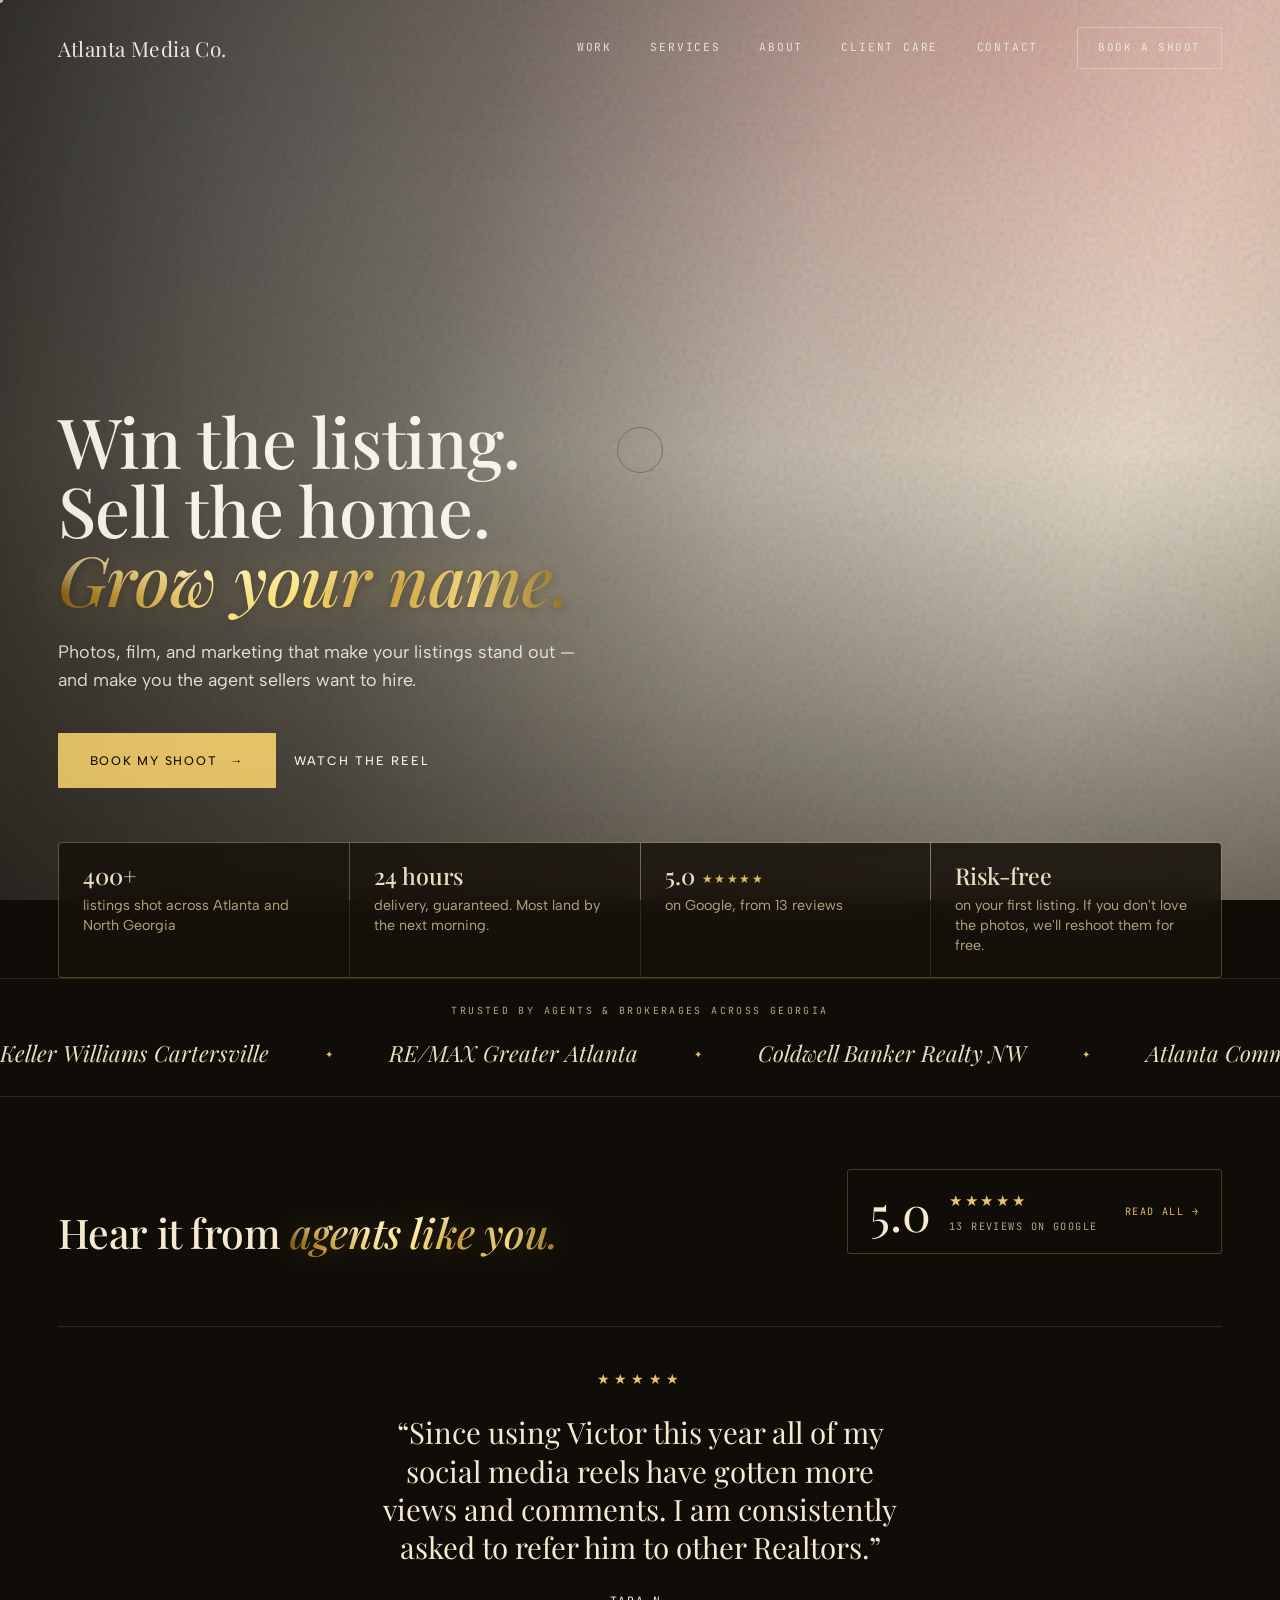
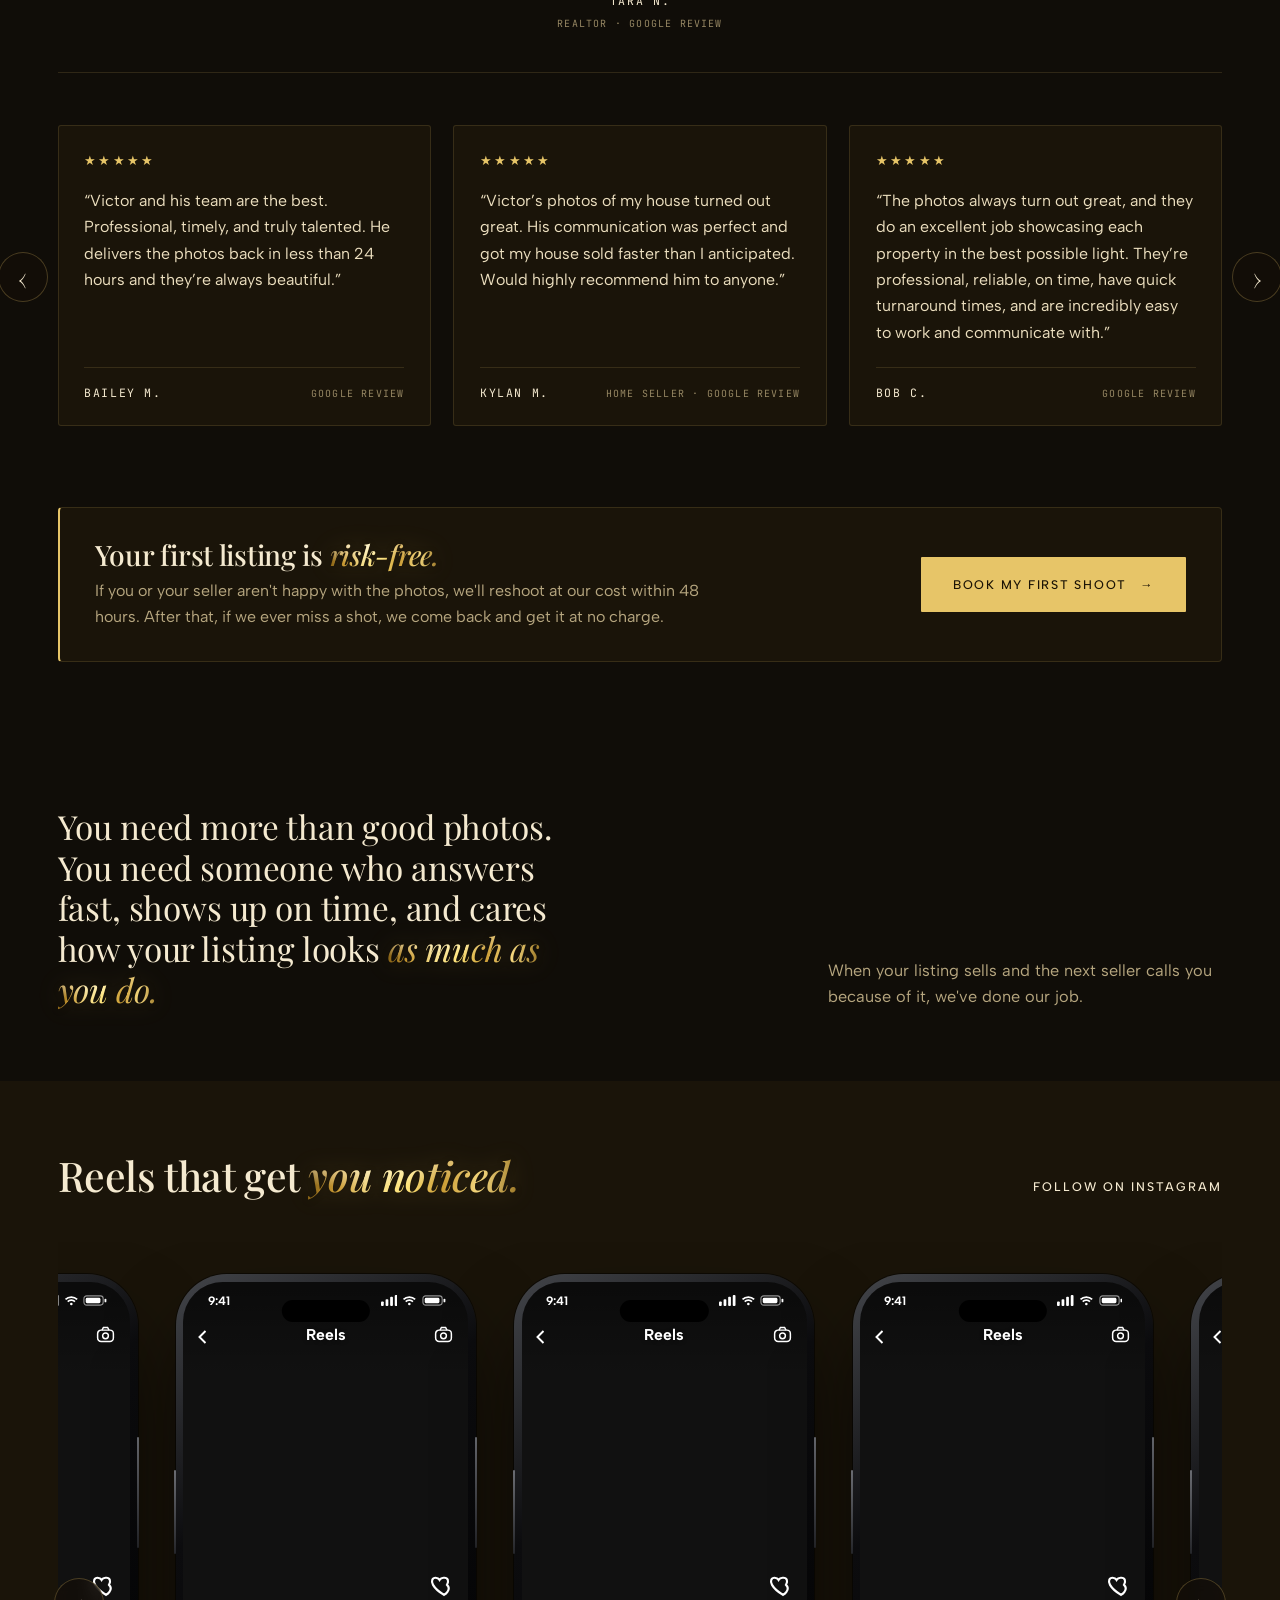
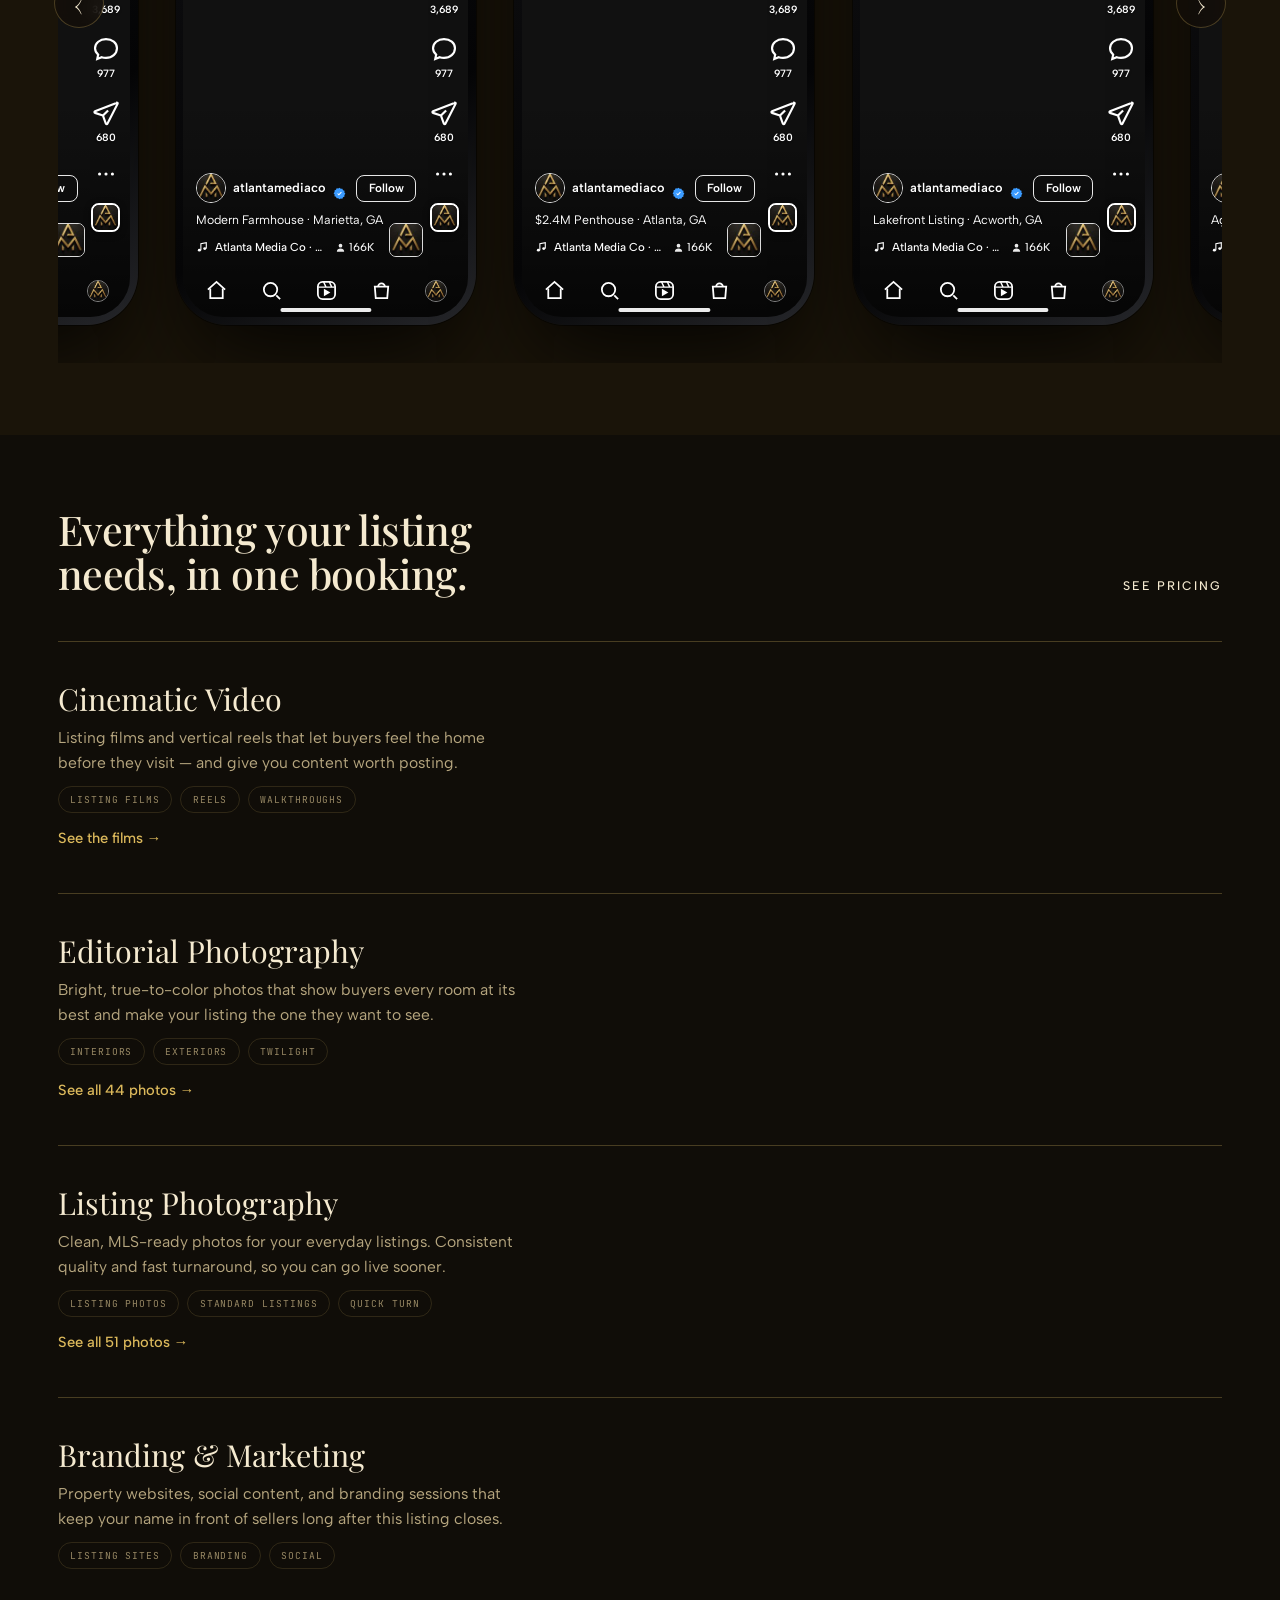
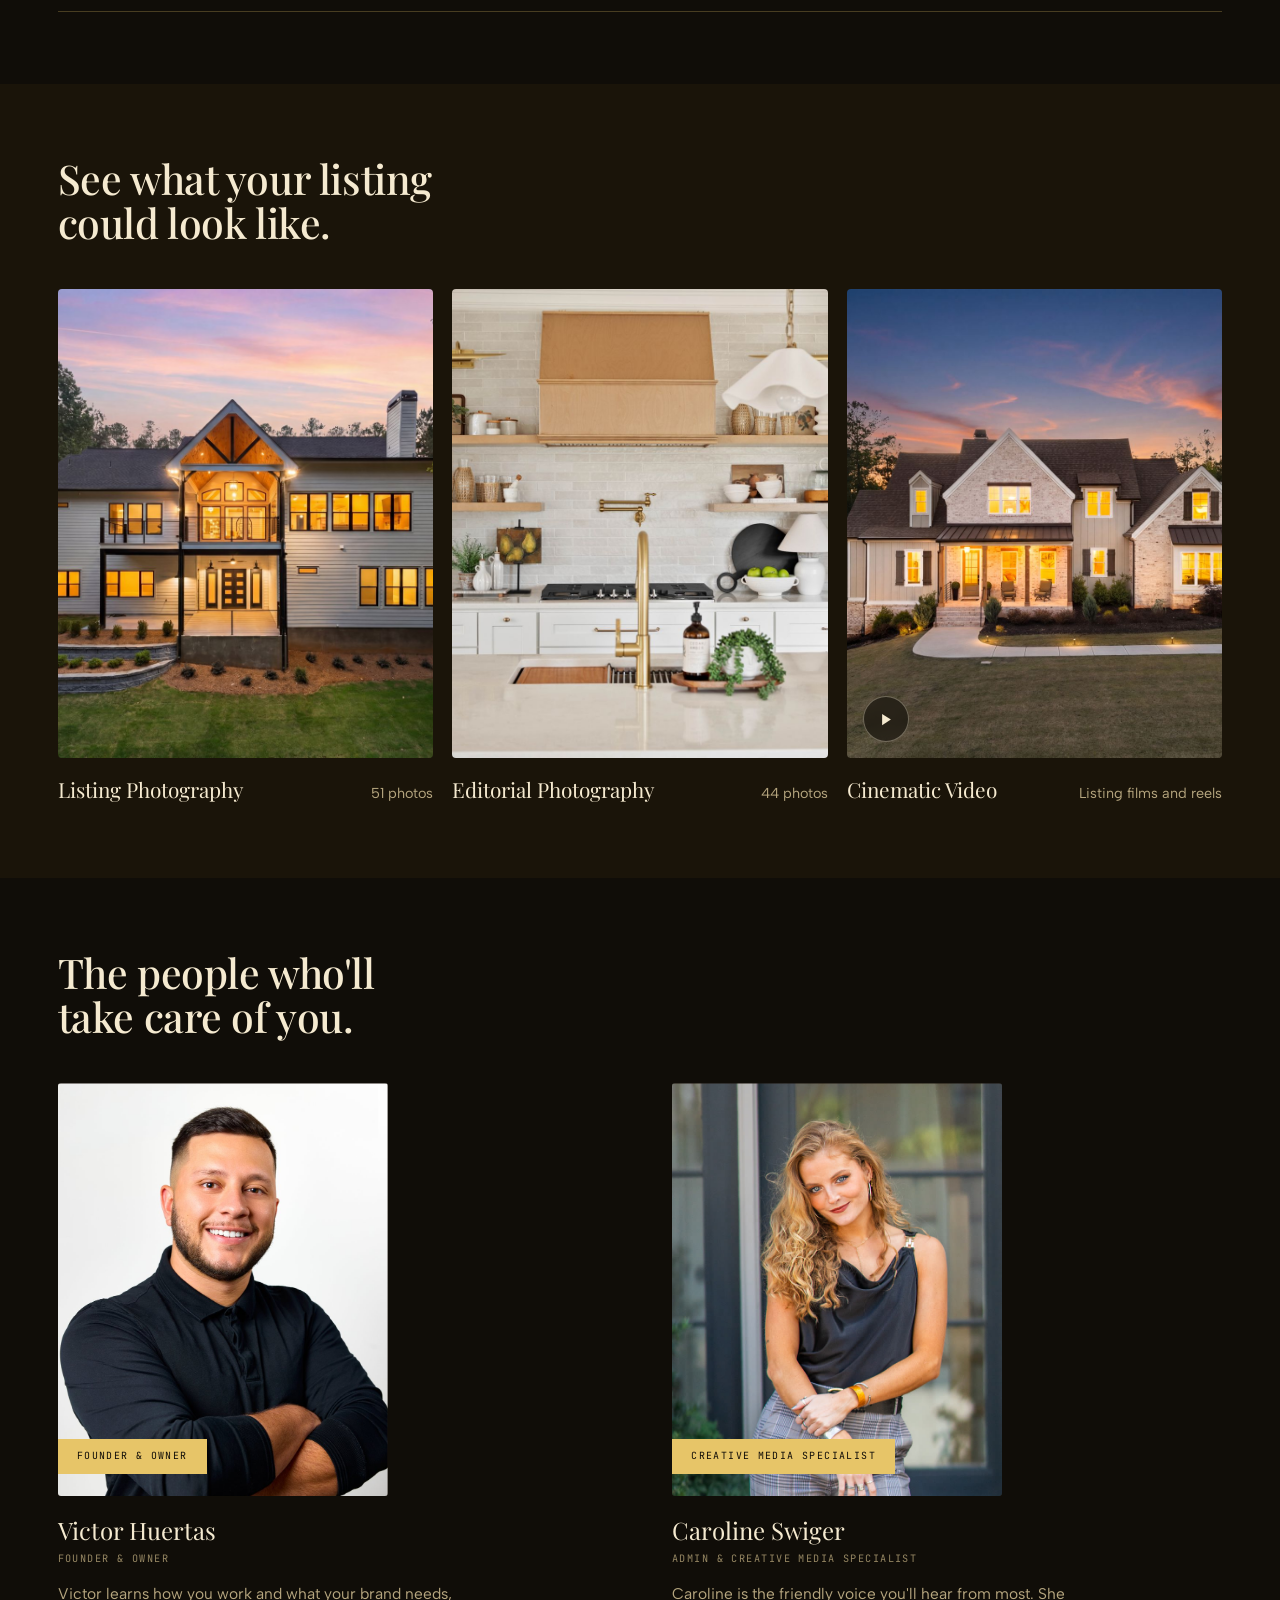
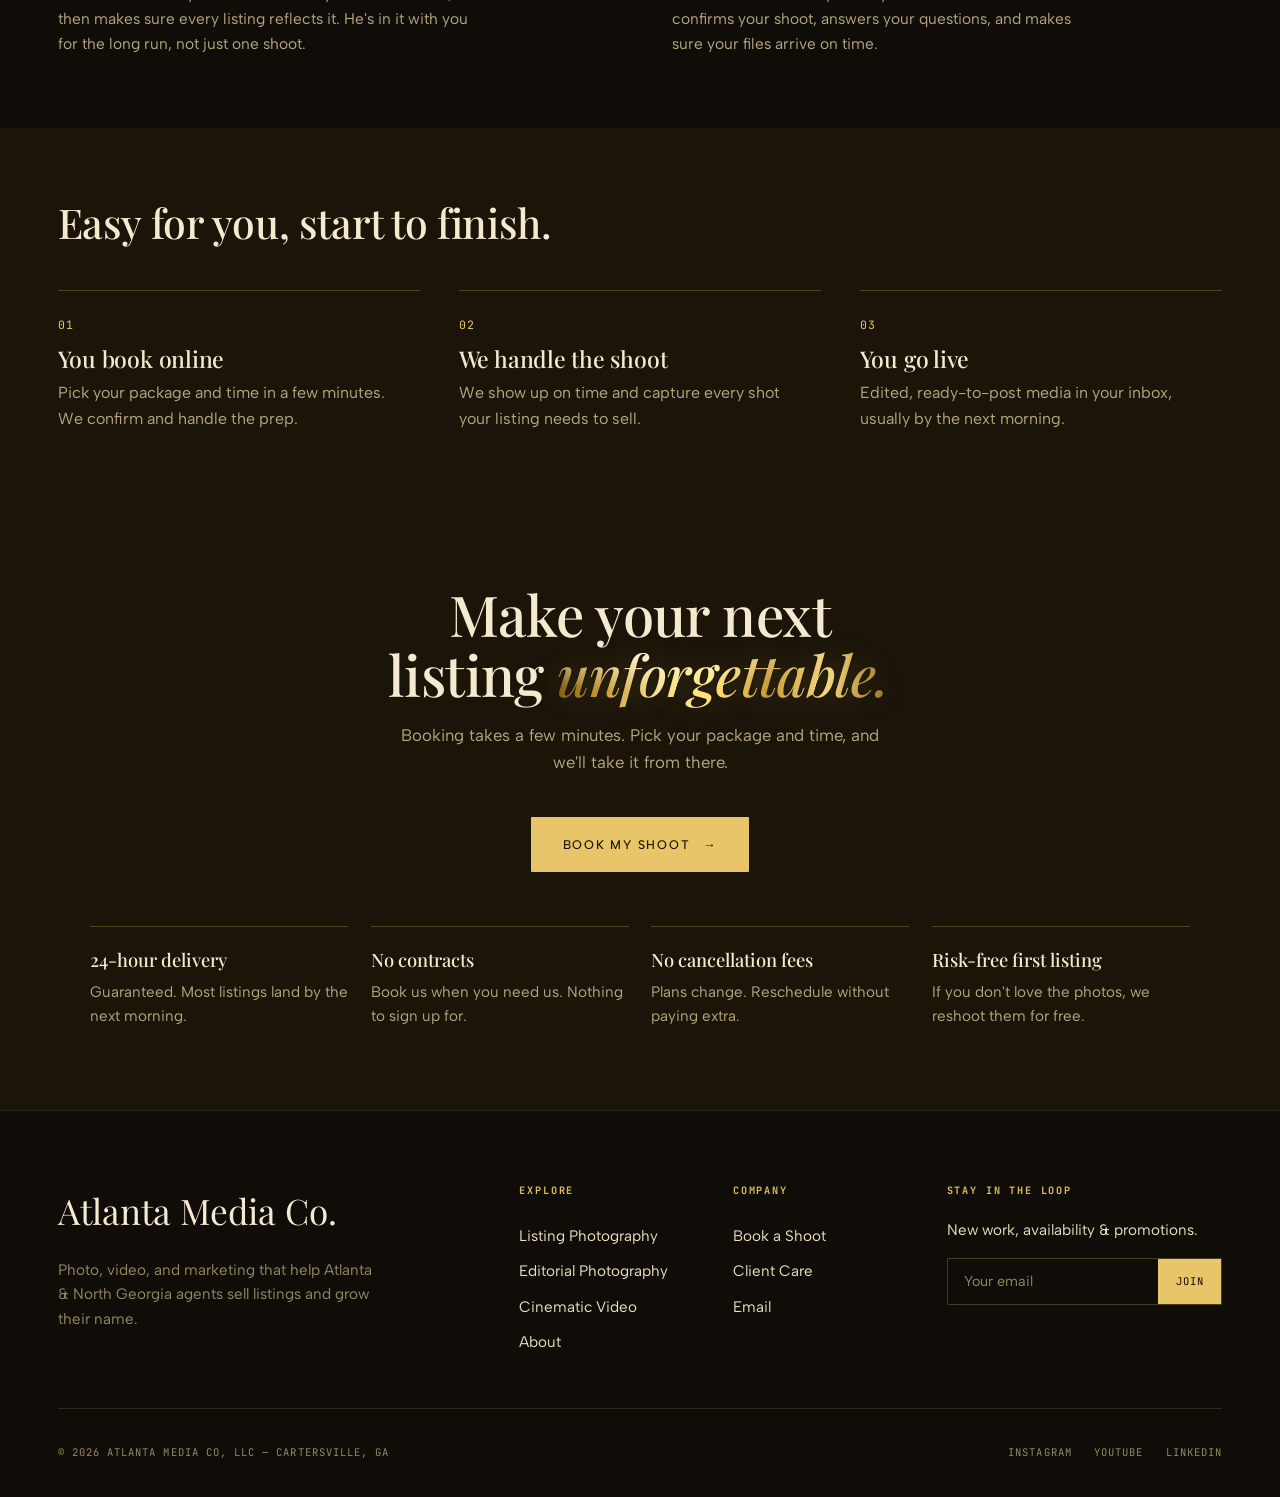
==== commit a96721ed: "Use new headshot for Victor in the team section Served from the site itself instead of the old Squar" ====
--- a/index.html
+++ b/index.html
@@ -317,7 +317,7 @@
 .about-photo.in{clip-path:inset(0 0 0 0)}
 .about-photo .inner{position:absolute;inset:0;transform:scale(1.15);transition:transform 1.4s var(--e)}
 .about-photo.in .inner{transform:scale(1)}
-.about-photo .inner img{width:100%;height:100%;object-fit:cover}
+.about-photo .inner img{width:100%;height:100%;object-fit:cover;object-position:50% 20%}
 .about-photo .badge{position:absolute;left:0;bottom:1.4rem;background:var(--brass);color:var(--bg);padding:.6rem 1.2rem;font-family:var(--mono);font-size:.62rem;letter-spacing:.14em;text-transform:uppercase;z-index:2}
 .about-body h2{font-size:clamp(2rem,4.6vw,3.6rem);margin:1.1rem 0 1.4rem;max-width:18ch}
 .about-body p{color:var(--muted);max-width:54ch;margin-bottom:1.1rem;font-size:1.05rem}
@@ -761,7 +761,7 @@
     {title:"Cinematic Video",       page:"/cinematic-video",       image:"li-49.jpg", note:"Listing films and reels", video:true}
   ],
   /* ---- ABOUT ---- */
-  about:{ photoUrl:"https://images.squarespace-cdn.com/content/v1/659e1610d2211507b81cd416/f0dd5f82-ec0a-4513-97ae-bdee70bb2144/victorweb.jpg" },
+  about:{ photoUrl:"victor.jpg" },
   /* ---- STATS (edit numbers to your real figures; use *word* for brass emphasis) ---- */
   stats:[
     {n:"400+",      l:"listings shot across Atlanta and North Georgia"},   // ← from Spiro order history (Oct 2026)
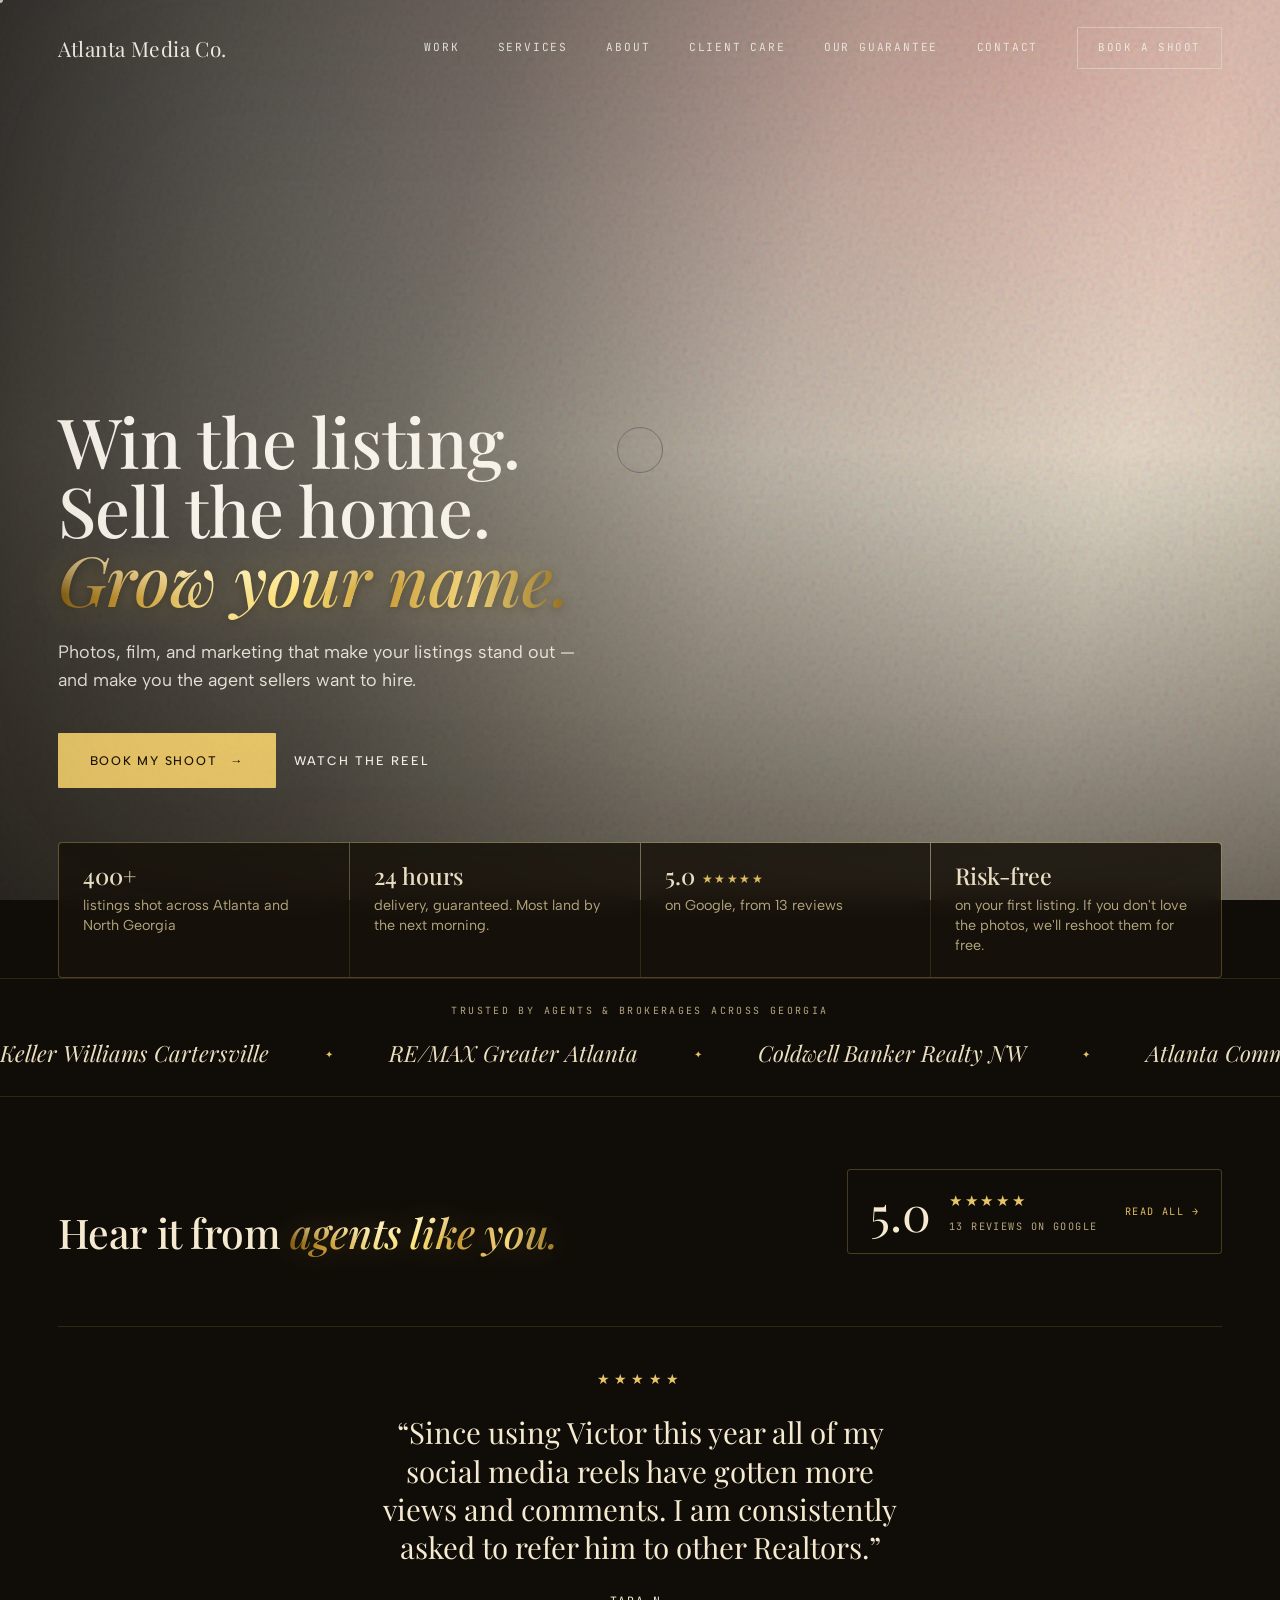
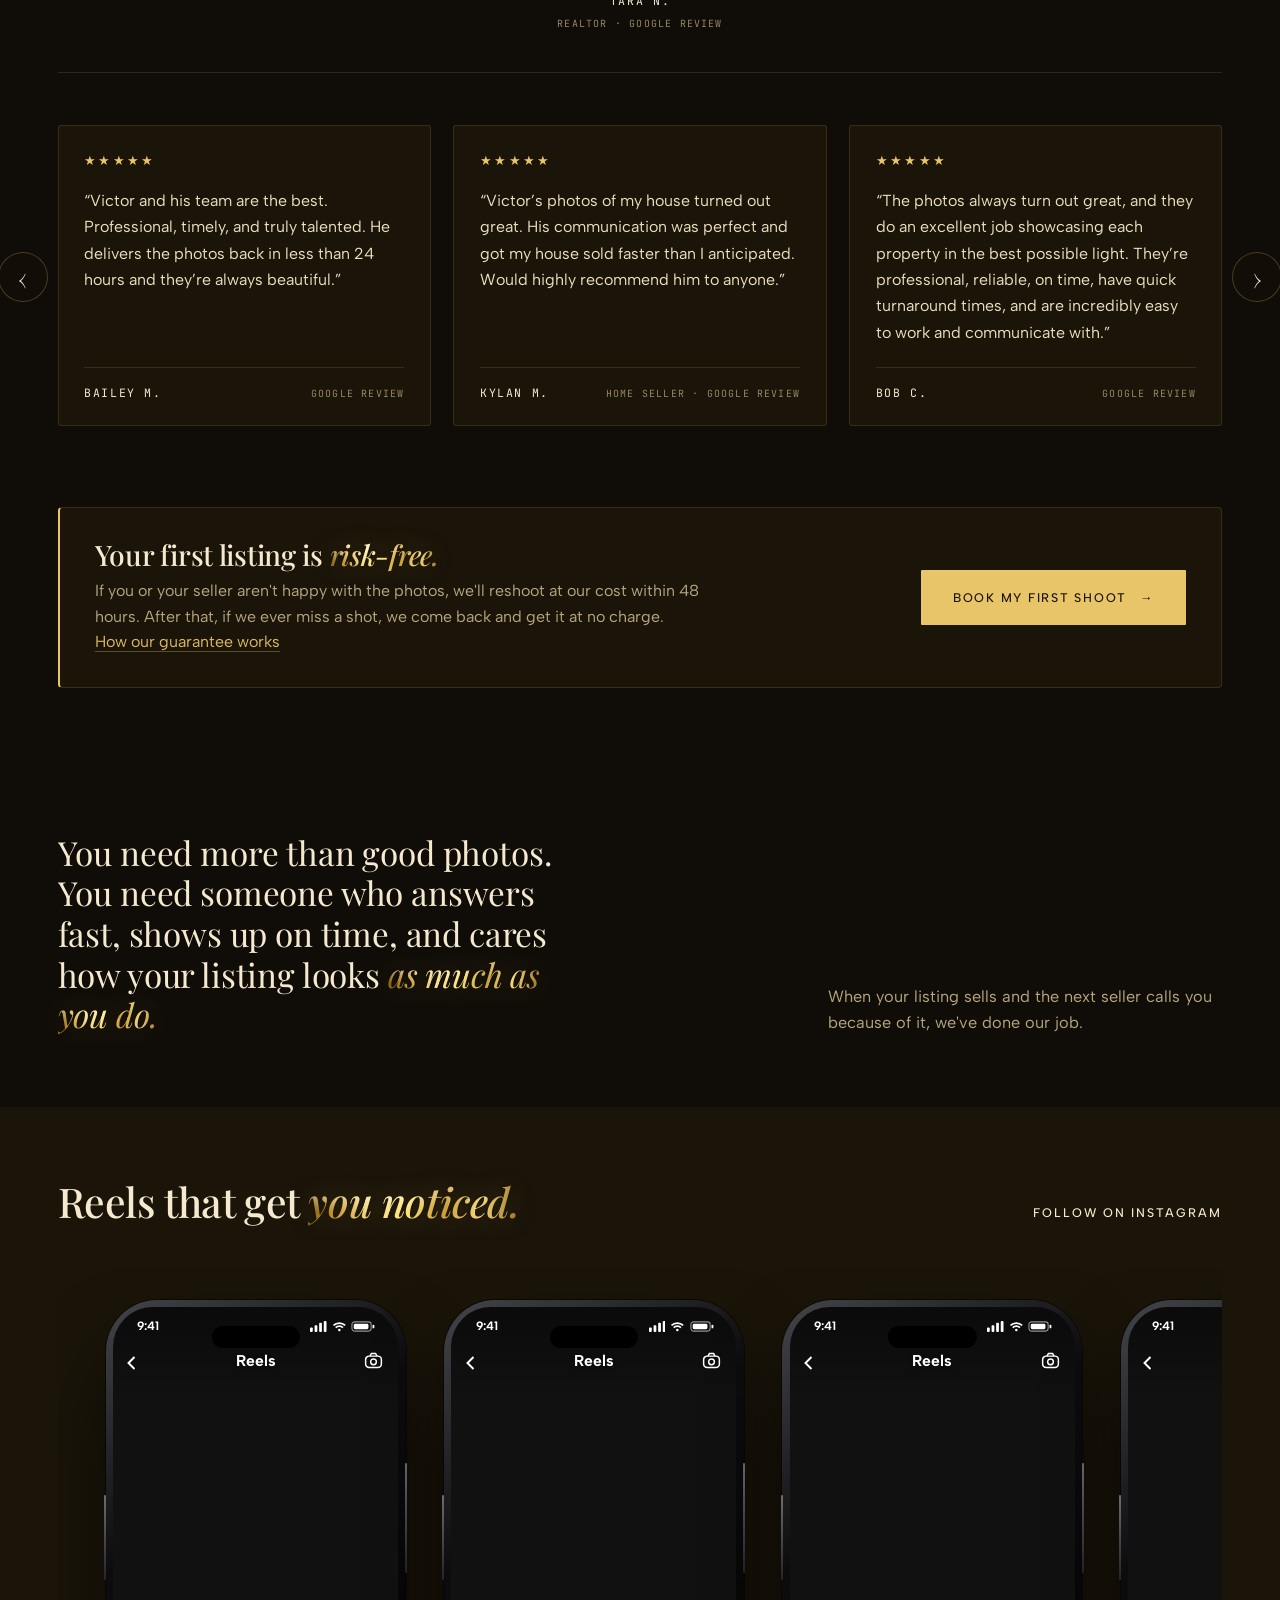
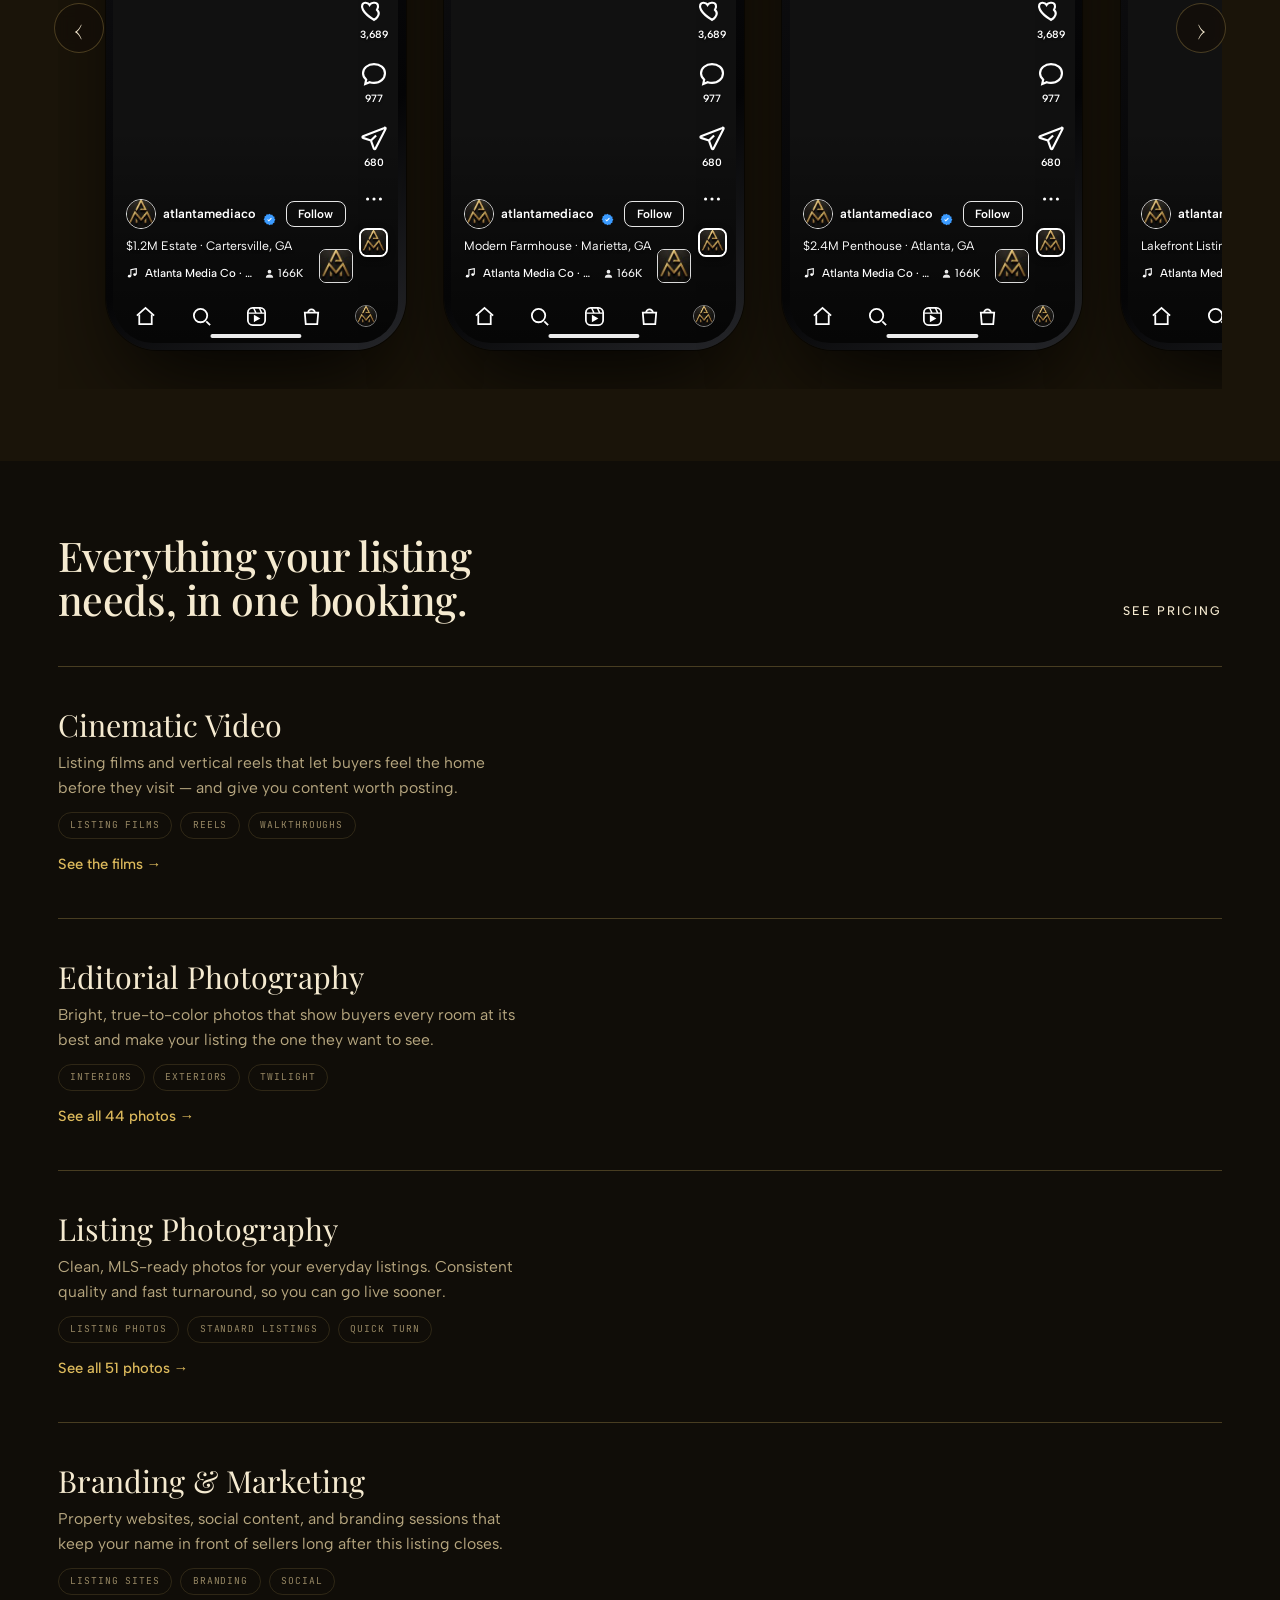
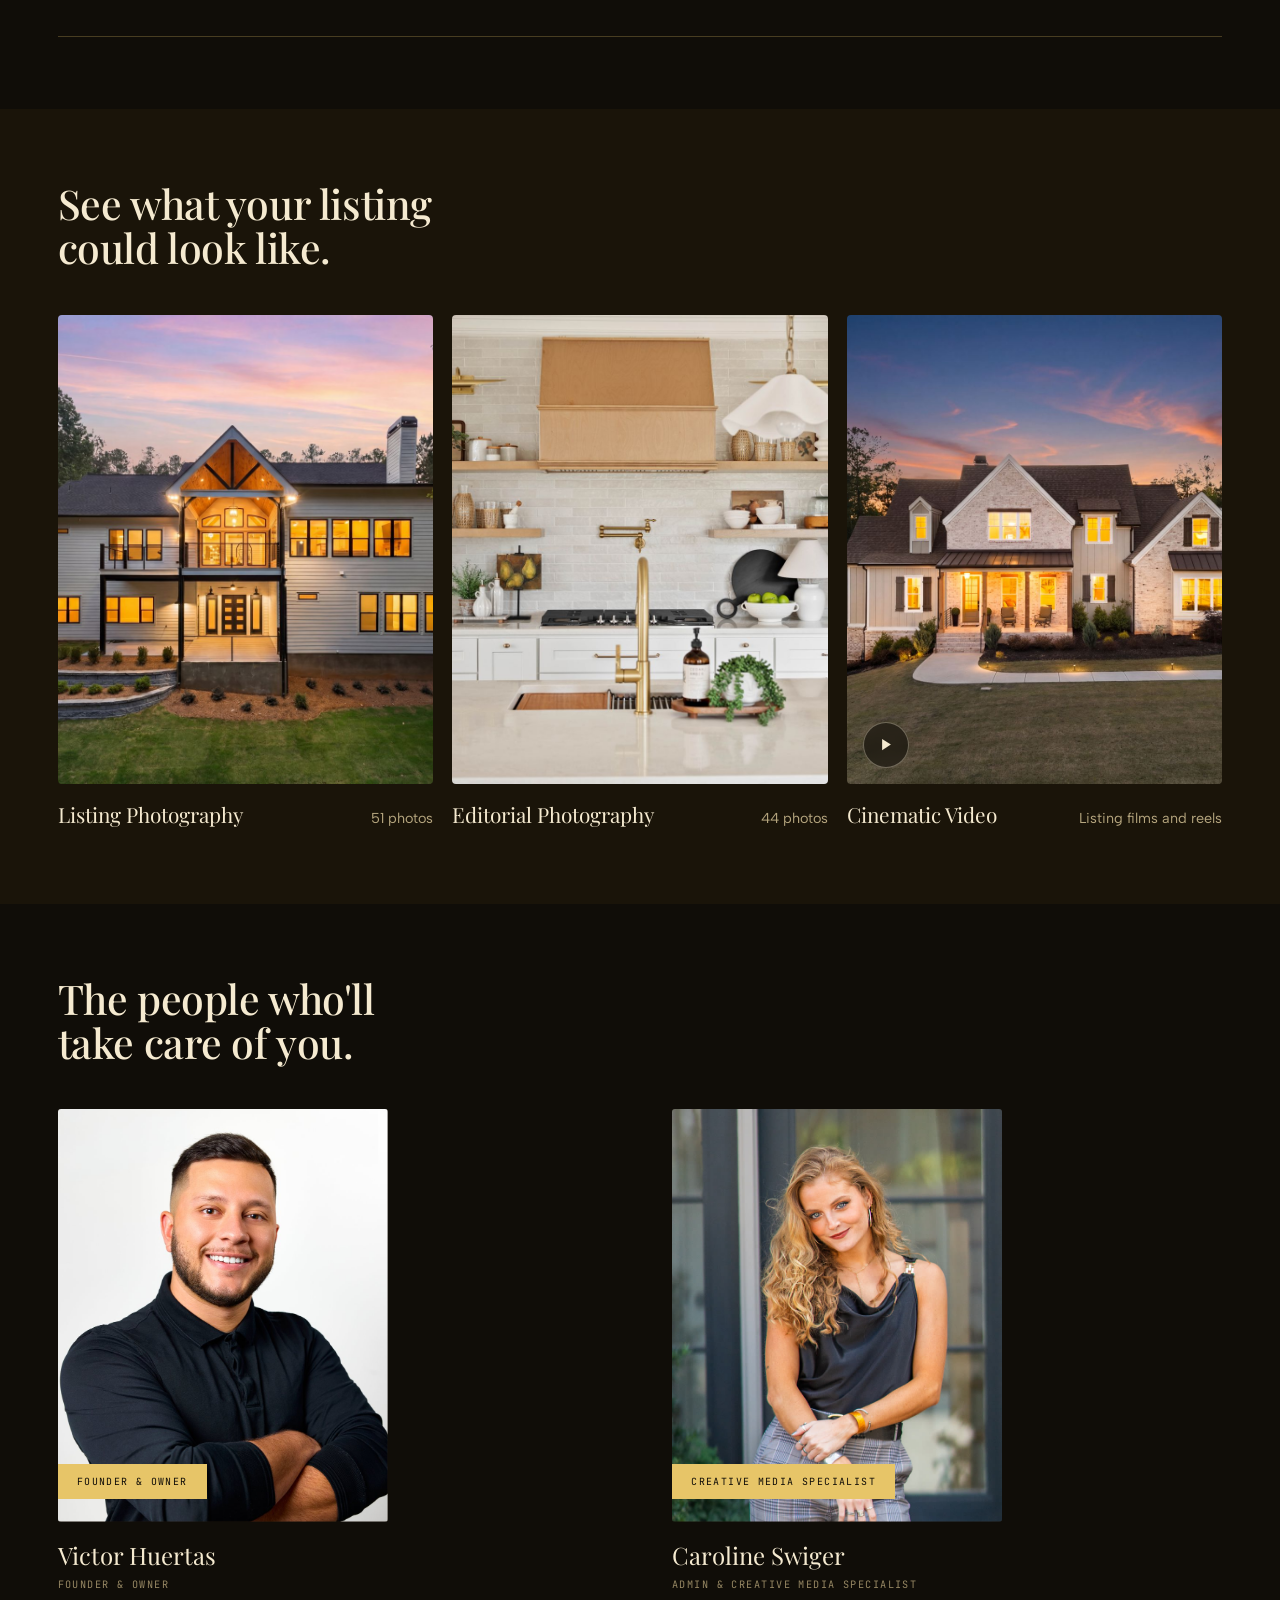
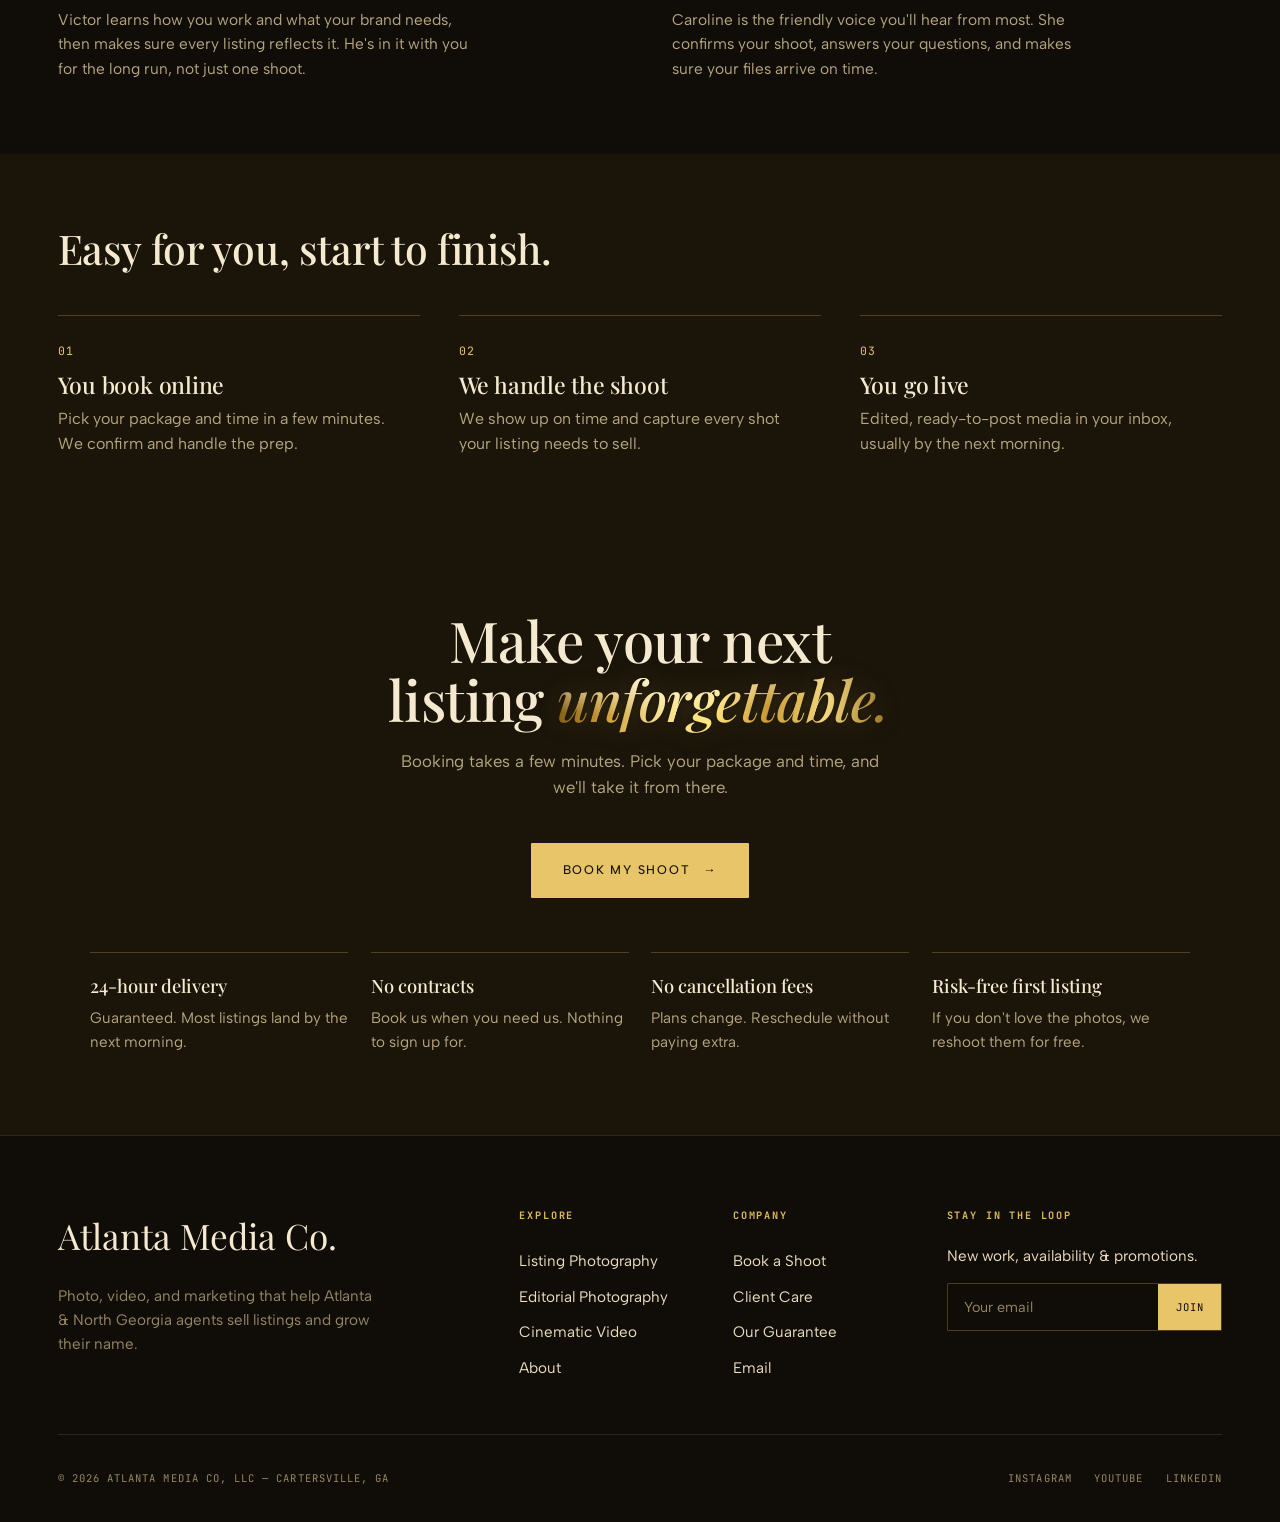
==== commit 4fb03f2b: "Add Our Guarantee page and rework Client Care - New /guarantee page: what we promise, how to use it," ====
--- a/index.html
+++ b/index.html
@@ -374,6 +374,8 @@
 .g-row h2{font-size:clamp(1.35rem,2.2vw,1.8rem)}
 .g-row p{color:var(--muted);max-width:62ch;margin-top:.45rem;font-size:1rem}
 .g-row .btn{justify-self:start}
+.g-more{color:var(--brass-2);white-space:nowrap;border-bottom:1px solid rgba(221,186,92,.35)}
+.g-more:hover{color:var(--ivory);border-color:var(--ivory)}
 /* agent video testimonials */
 .rv-videos{display:grid;grid-template-columns:repeat(auto-fit,minmax(220px,1fr));gap:1.4rem;margin-bottom:clamp(2rem,4vh,3rem)}
 .rv-video .vf{position:relative;aspect-ratio:9/16;border-radius:3px;overflow:hidden;background:var(--panel);border:1px solid var(--line-2)}
@@ -437,7 +439,7 @@
 .reveal{opacity:0;transform:translateY(30px);transition:opacity 1s var(--e),transform 1s var(--e)}
 .reveal.in{opacity:1;transform:translateY(0)}
 .par{will-change:transform}
-@media(max-width:920px){.nav-r{display:none}.burger{display:flex}}
+@media(max-width:1180px){.nav-r{display:none}.burger{display:flex}}
 @media(prefers-reduced-motion:reduce){
   *{animation:none!important;transition-duration:.001ms!important}
   .reveal,.he,.lines .w>span{opacity:1!important;transform:none!important}
@@ -511,6 +513,7 @@
     <a href="#services" class="l">Services</a>
     <a href="#about" class="l">About</a>
     <a href="/client-care" class="l">Client Care</a>
+    <a href="/guarantee" class="l">Our Guarantee</a>
     <a href="#contact" class="l">Contact</a>
     <a href="#" class="nav-book" data-book>Book a Shoot</a>
   </nav>
@@ -521,6 +524,7 @@
   <a href="#services">Services</a>
   <a href="#about">About</a>
   <a href="/client-care">Client Care</a>
+  <a href="/guarantee">Our Guarantee</a>
   <a href="#contact">Contact</a>
   <a href="#" data-book>Book a Shoot</a>
 </div>
@@ -576,7 +580,7 @@
       <div class="g-row reveal">
         <div class="g-copy">
           <h2>Your first listing is <em>risk-free.</em></h2>
-          <p>If you or your seller aren't happy with the photos, we'll reshoot at our cost within 48 hours. After that, if we ever miss a shot, we come back and get it at no charge.</p>
+          <p>If you or your seller aren't happy with the photos, we'll reshoot at our cost within 48 hours. After that, if we ever miss a shot, we come back and get it at no charge. <a href="/guarantee" class="g-more">How our guarantee works</a></p>
         </div>
         <a href="#" class="btn btn-brass" data-book data-cursor>Book My First Shoot <span class="ar">→</span></a>
       </div>
@@ -686,7 +690,7 @@
         <p>Photo, video, and marketing that help Atlanta &amp; North Georgia agents sell listings and grow their name.</p>
       </div>
       <div class="fcol"><h4>Explore</h4><a href="/listing-photography">Listing Photography</a><a href="/editorial-photography">Editorial Photography</a><a href="/cinematic-video">Cinematic Video</a><a href="#about">About</a></div>
-      <div class="fcol"><h4>Company</h4><a href="#" data-book>Book a Shoot</a><a id="clientCare" href="#">Client Care</a><a id="emailLink" href="#">Email</a></div>
+      <div class="fcol"><h4>Company</h4><a href="#" data-book>Book a Shoot</a><a id="clientCare" href="#">Client Care</a><a href="/guarantee">Our Guarantee</a><a id="emailLink" href="#">Email</a></div>
       <div class="fcol"><h4>Stay in the loop</h4><p style="padding-top:0">New work, availability &amp; promotions.</p><div class="nl"><input id="nlEmail" type="email" placeholder="Your email" aria-label="Email"/><button id="nlBtn">Join</button></div></div>
     </div>
     <div class="foot-bottom">
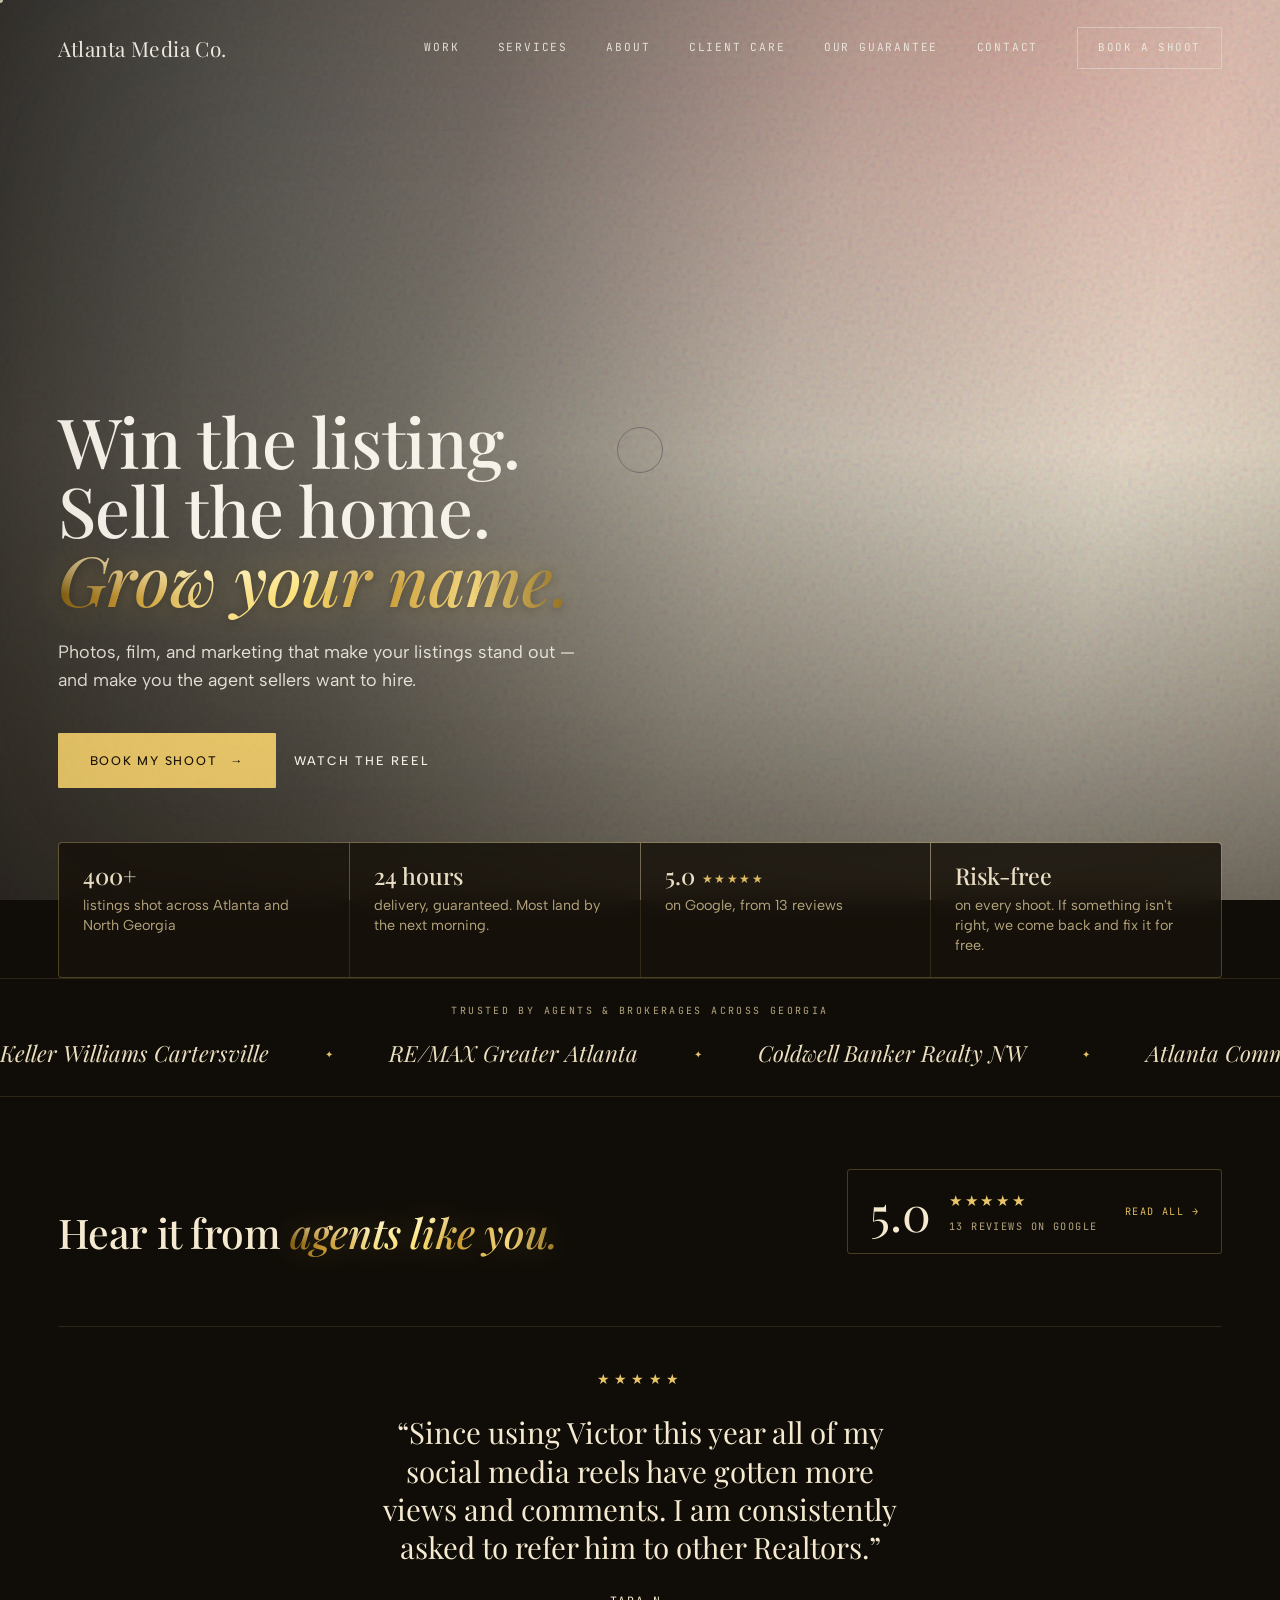
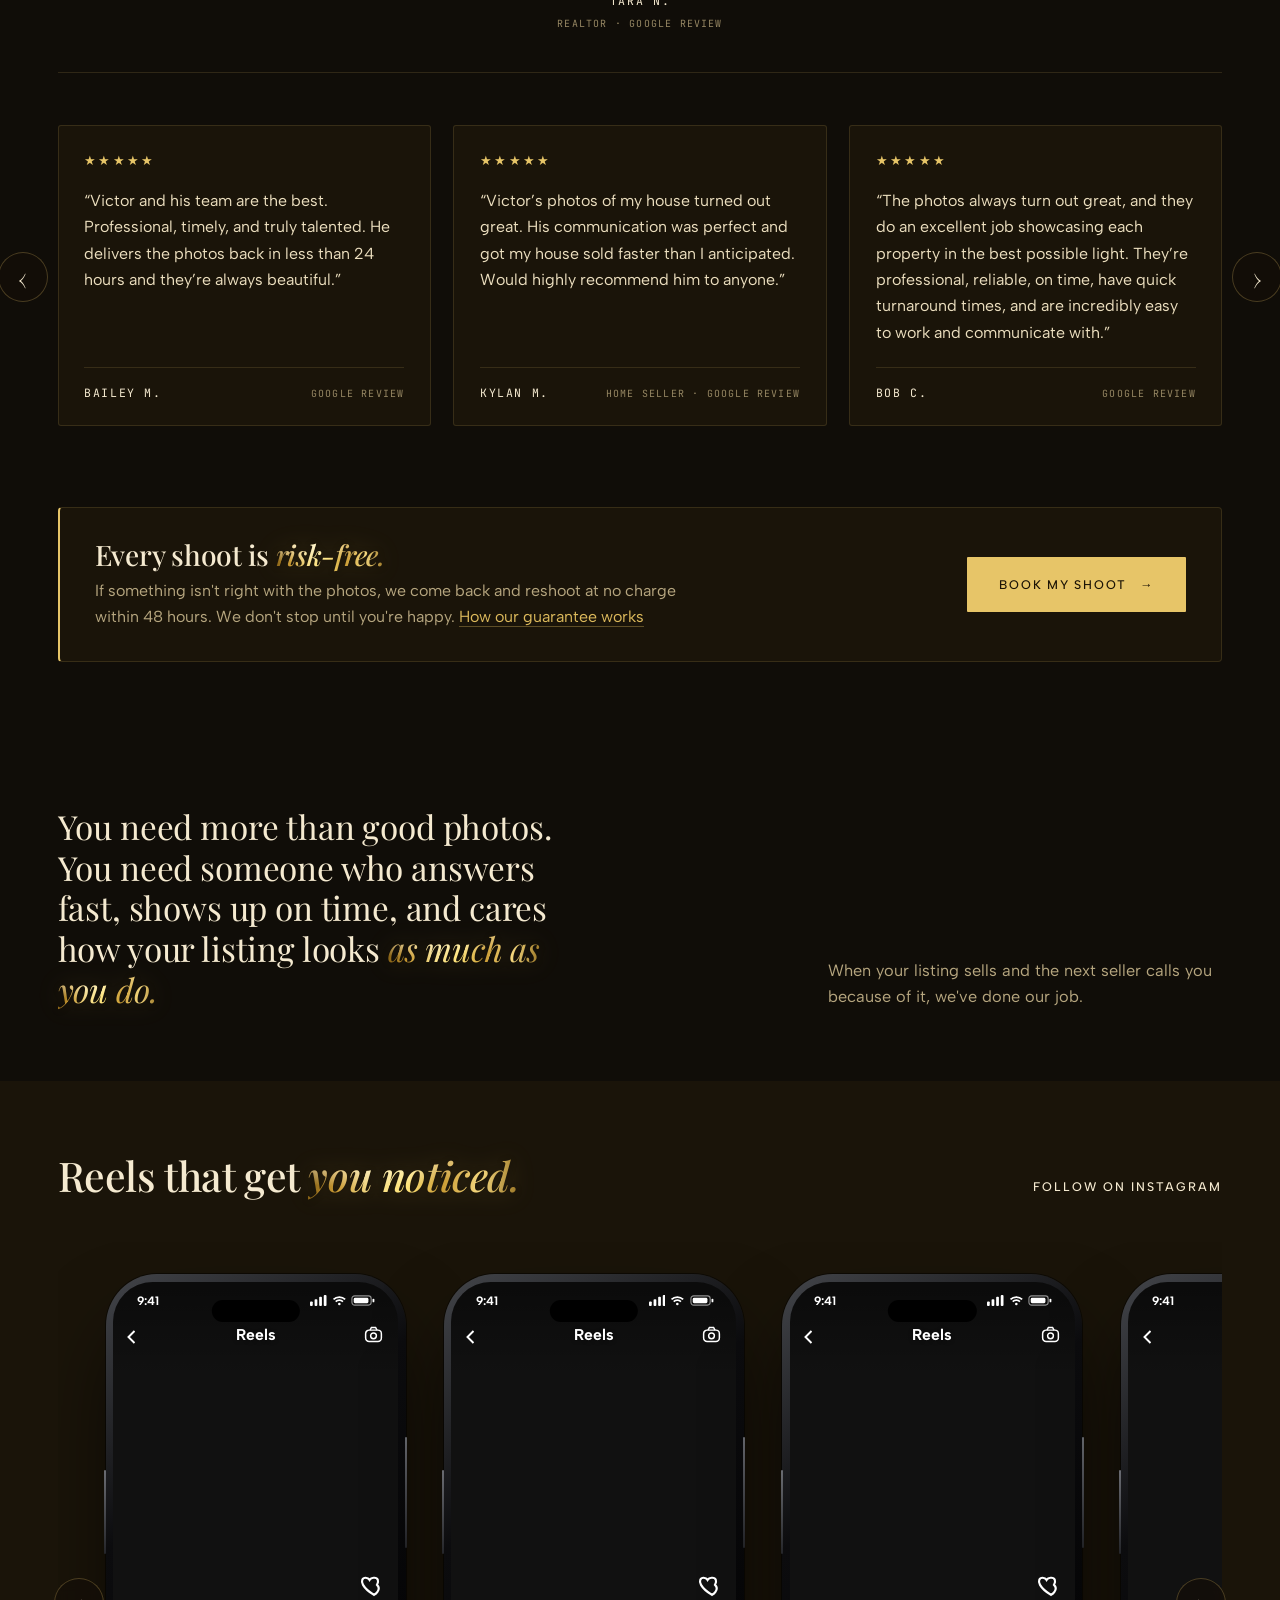
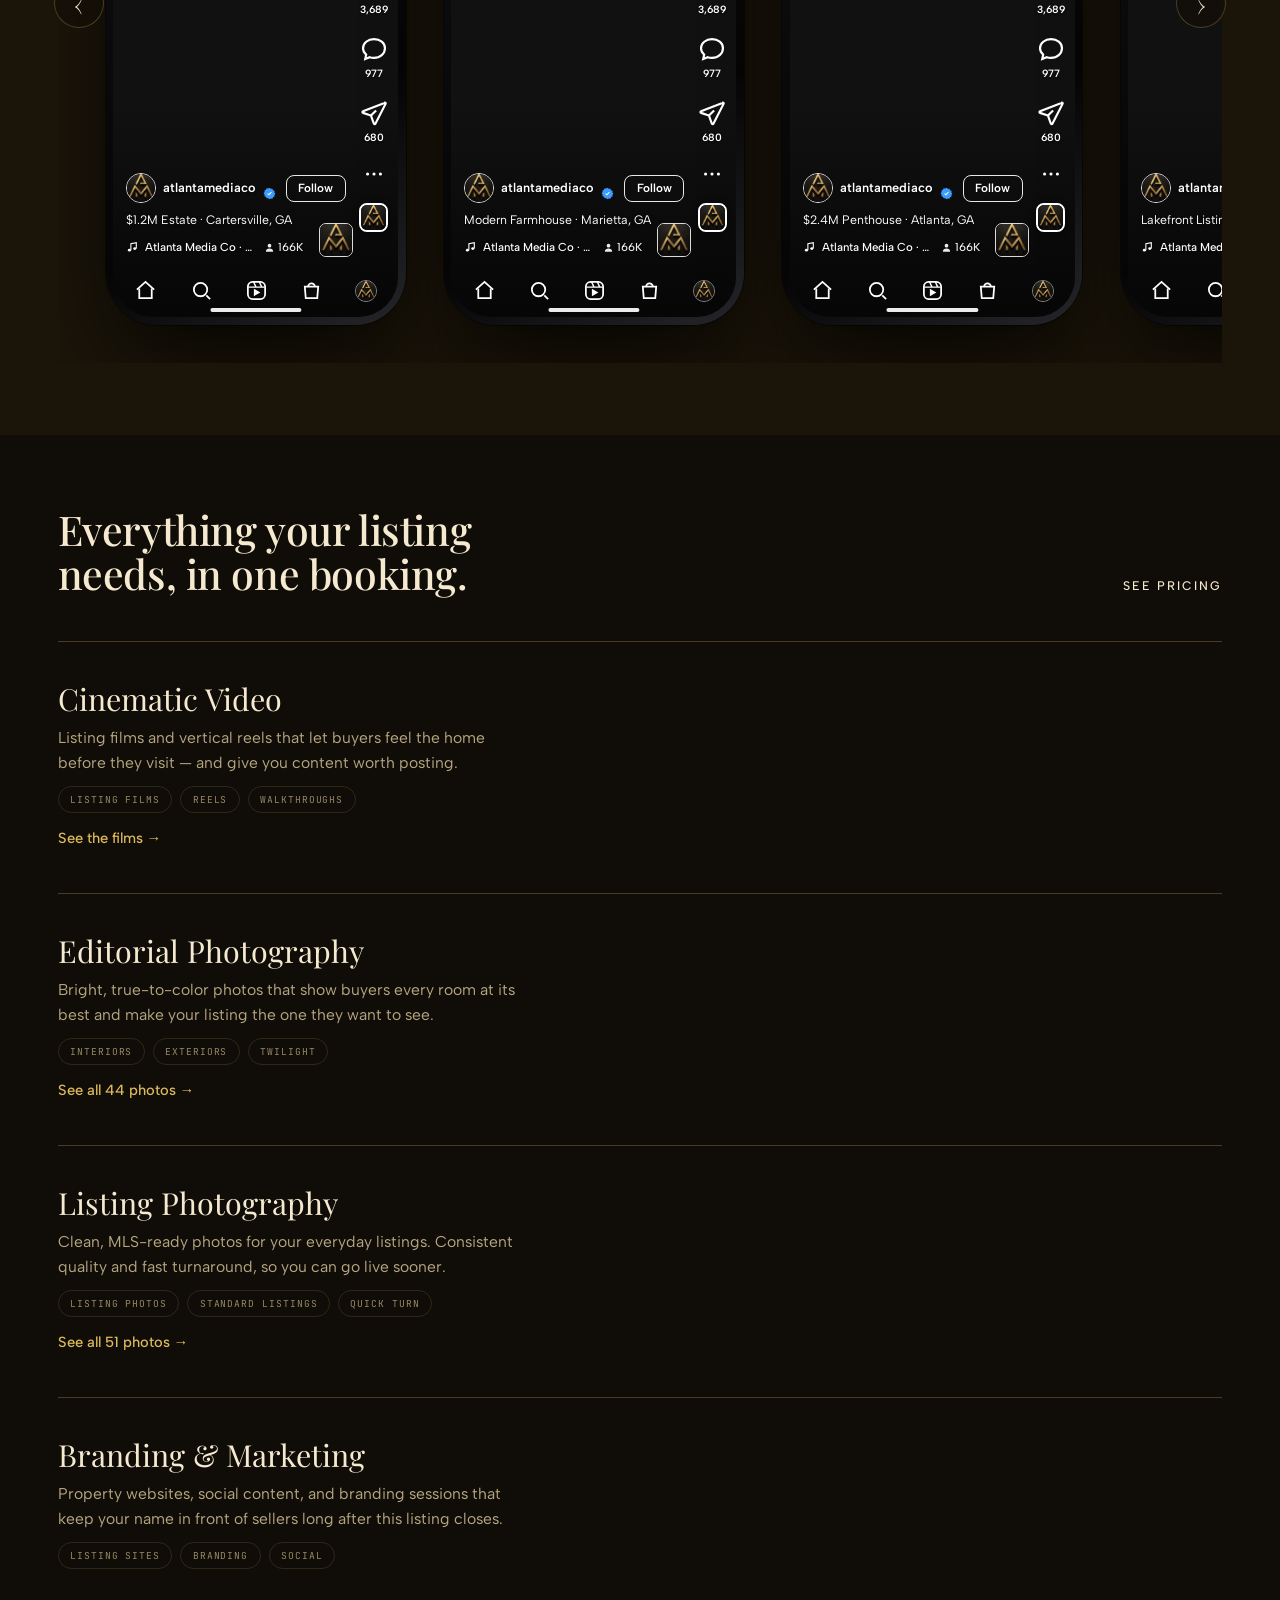
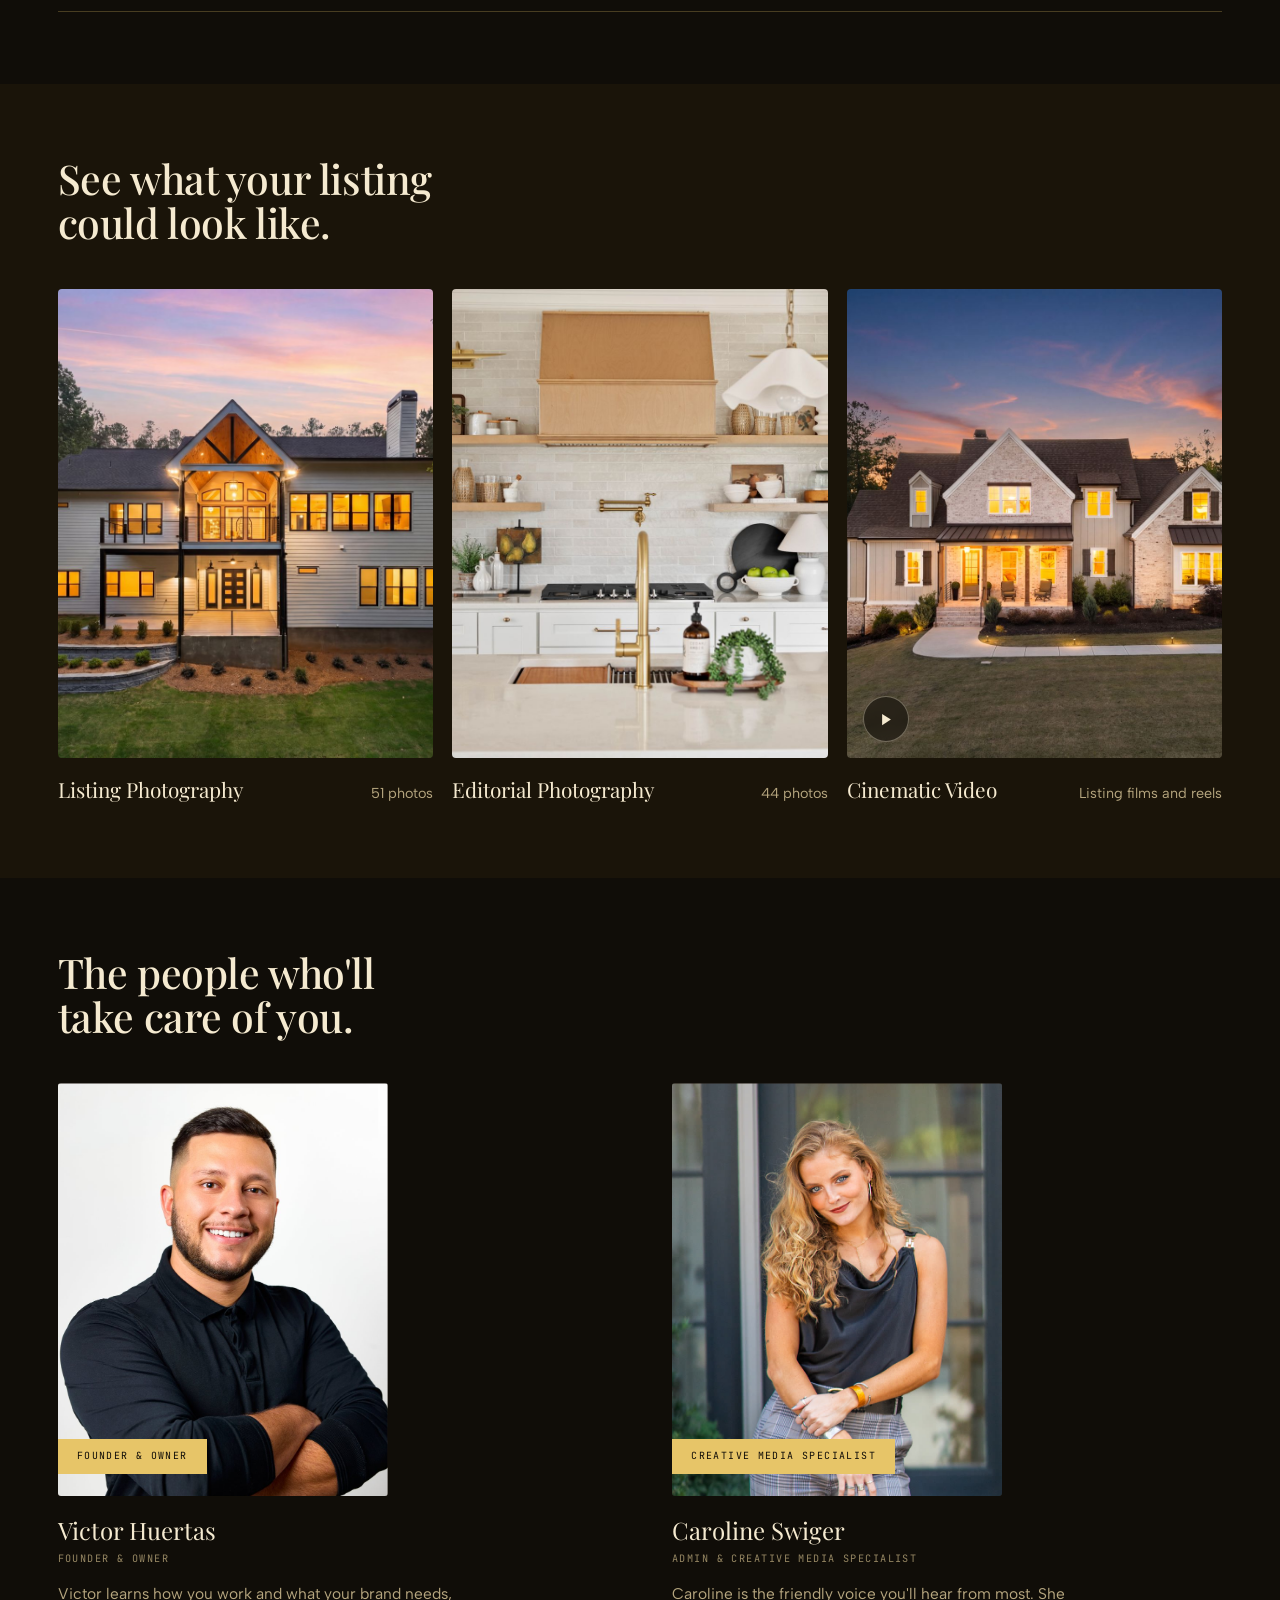
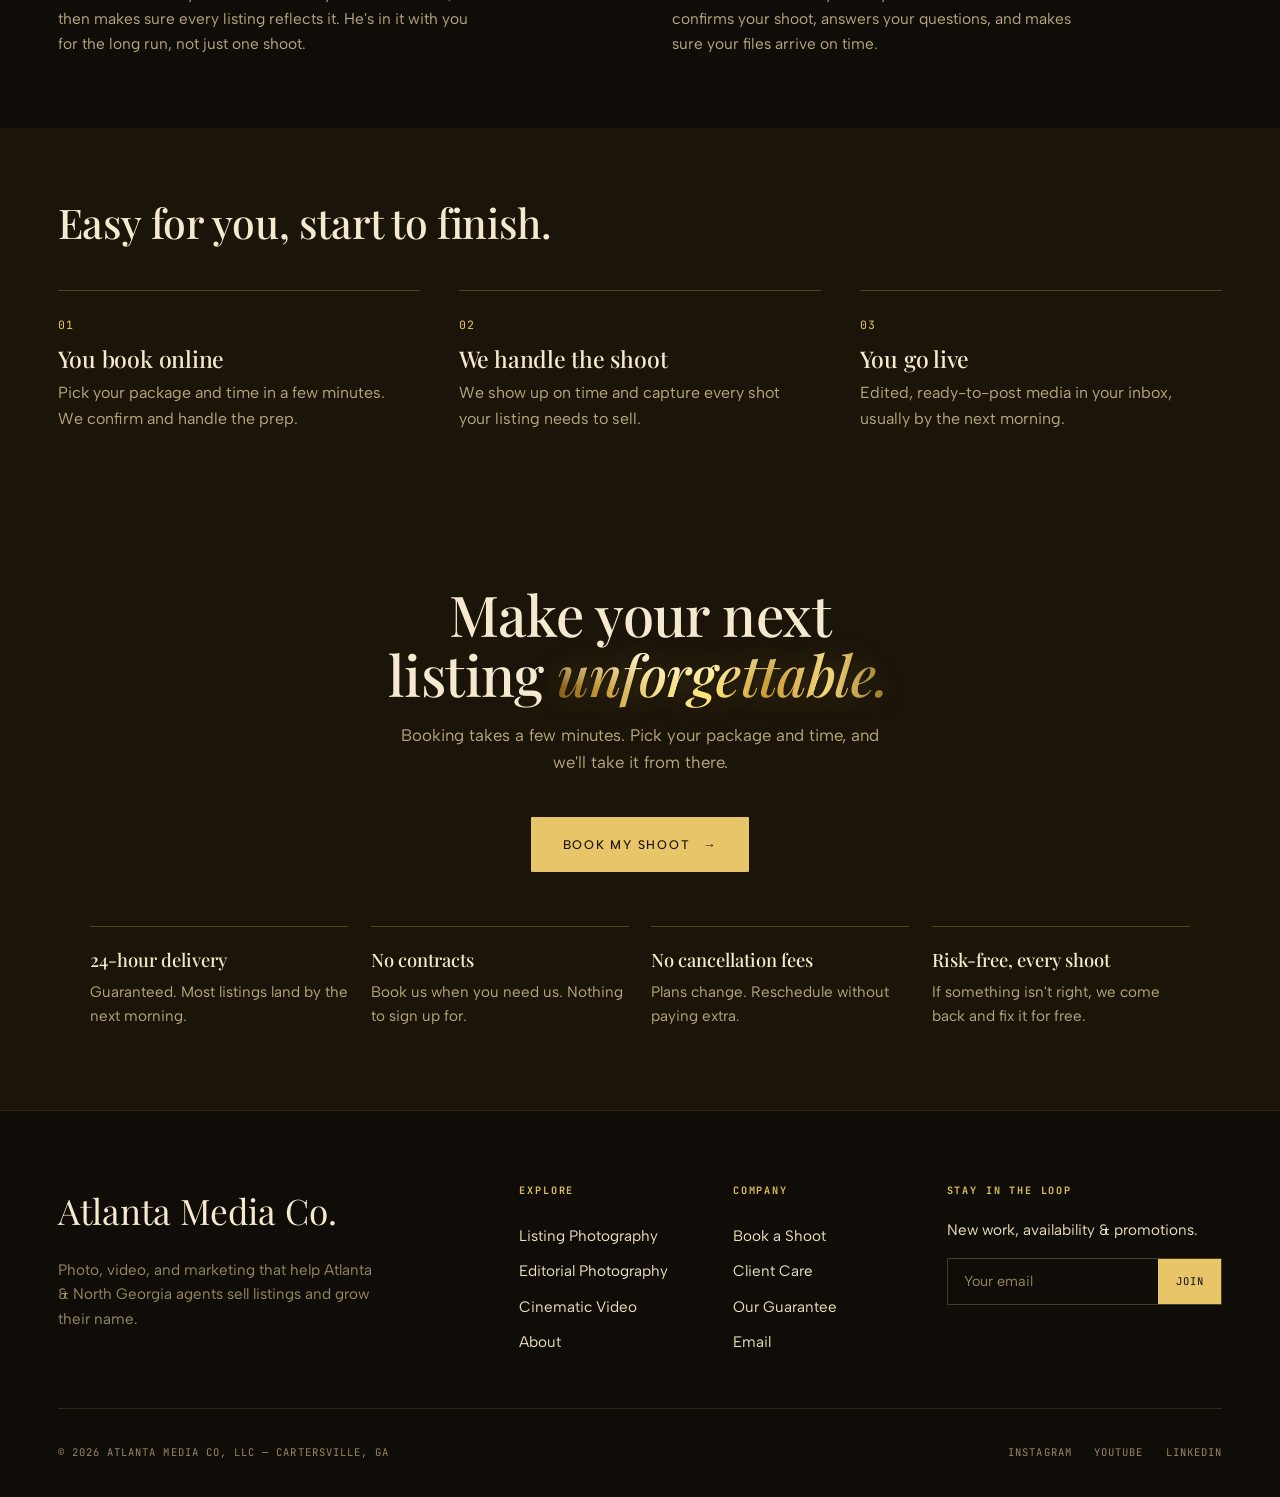
==== commit 883bed11: "Make the guarantee cover every shoot - 'Every shoot is risk-free' replaces 'first listing' across th" ====
--- a/index.html
+++ b/index.html
@@ -579,10 +579,10 @@
     <div class="wrap">
       <div class="g-row reveal">
         <div class="g-copy">
-          <h2>Your first listing is <em>risk-free.</em></h2>
-          <p>If you or your seller aren't happy with the photos, we'll reshoot at our cost within 48 hours. After that, if we ever miss a shot, we come back and get it at no charge. <a href="/guarantee" class="g-more">How our guarantee works</a></p>
+          <h2>Every shoot is <em>risk-free.</em></h2>
+          <p>If something isn't right with the photos, we come back and reshoot at no charge within 48 hours. We don't stop until you're happy. <a href="/guarantee" class="g-more">How our guarantee works</a></p>
         </div>
-        <a href="#" class="btn btn-brass" data-book data-cursor>Book My First Shoot <span class="ar">→</span></a>
+        <a href="#" class="btn btn-brass" data-book data-cursor>Book My Shoot <span class="ar">→</span></a>
       </div>
     </div>
   </section>
@@ -676,7 +676,7 @@
         <li><b>24-hour delivery</b><span>Guaranteed. Most listings land by the next morning.</span></li>
         <li><b>No contracts</b><span>Book us when you need us. Nothing to sign up for.</span></li>
         <li><b>No cancellation fees</b><span>Plans change. Reschedule without paying extra.</span></li>
-        <li><b>Risk-free first listing</b><span>If you don't love the photos, we reshoot them for free.</span></li>
+        <li><b>Risk-free, every shoot</b><span>If something isn't right, we come back and fix it for free.</span></li>
       </ul>
     </div>
   </section>
@@ -771,7 +771,7 @@
     {n:"400+",      l:"listings shot across Atlanta and North Georgia"},   // ← from Spiro order history (Oct 2026)
     {n:"24 hours",  l:"delivery, guaranteed. Most land by the next morning."},
     {n:"5.0", stars:true, l:"on Google, from {reviews} reviews", href:"#testimonials"},
-    {n:"Risk-free", l:"on your first listing. If you don't love the photos, we'll reshoot them for free.", href:"#guarantee"}
+    {n:"Risk-free", l:"on every shoot. If something isn't right, we come back and fix it for free.", href:"#guarantee"}
   ],
   /* ---- PROCESS ---- */
   process:[
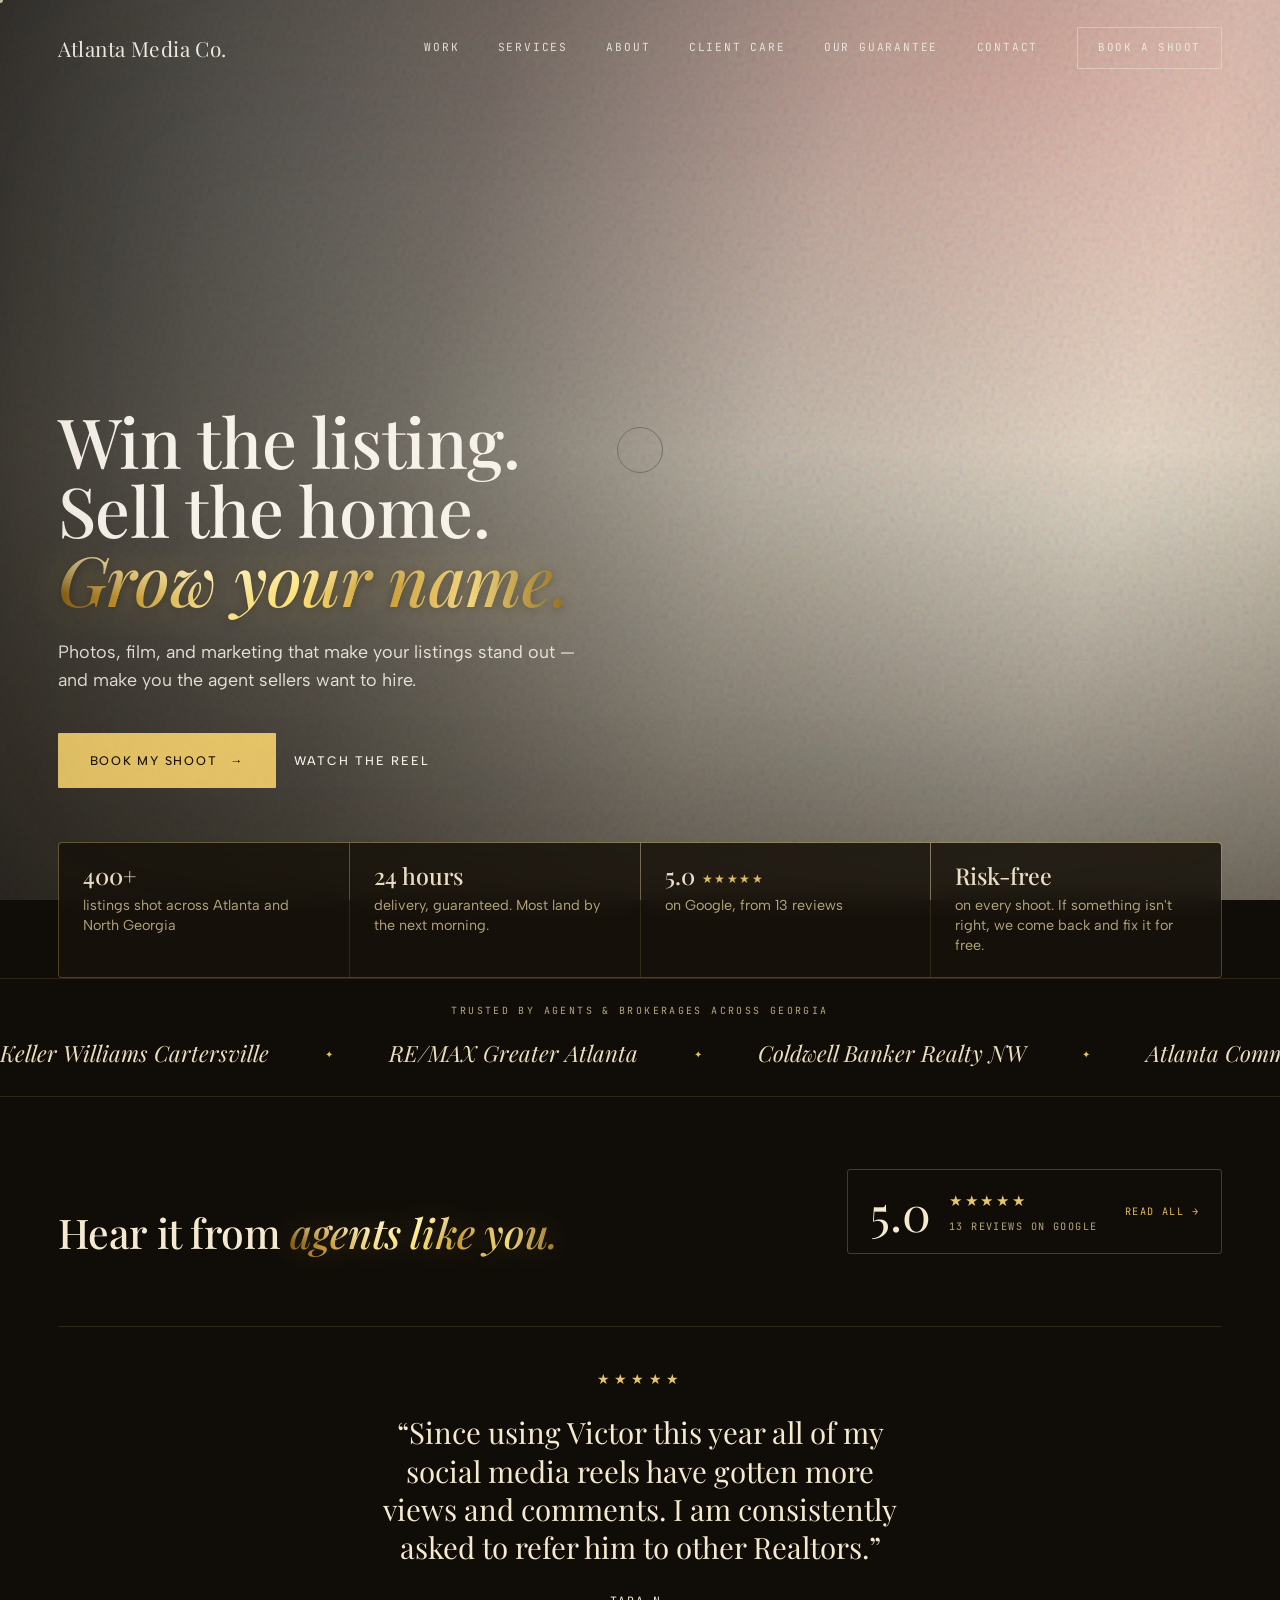
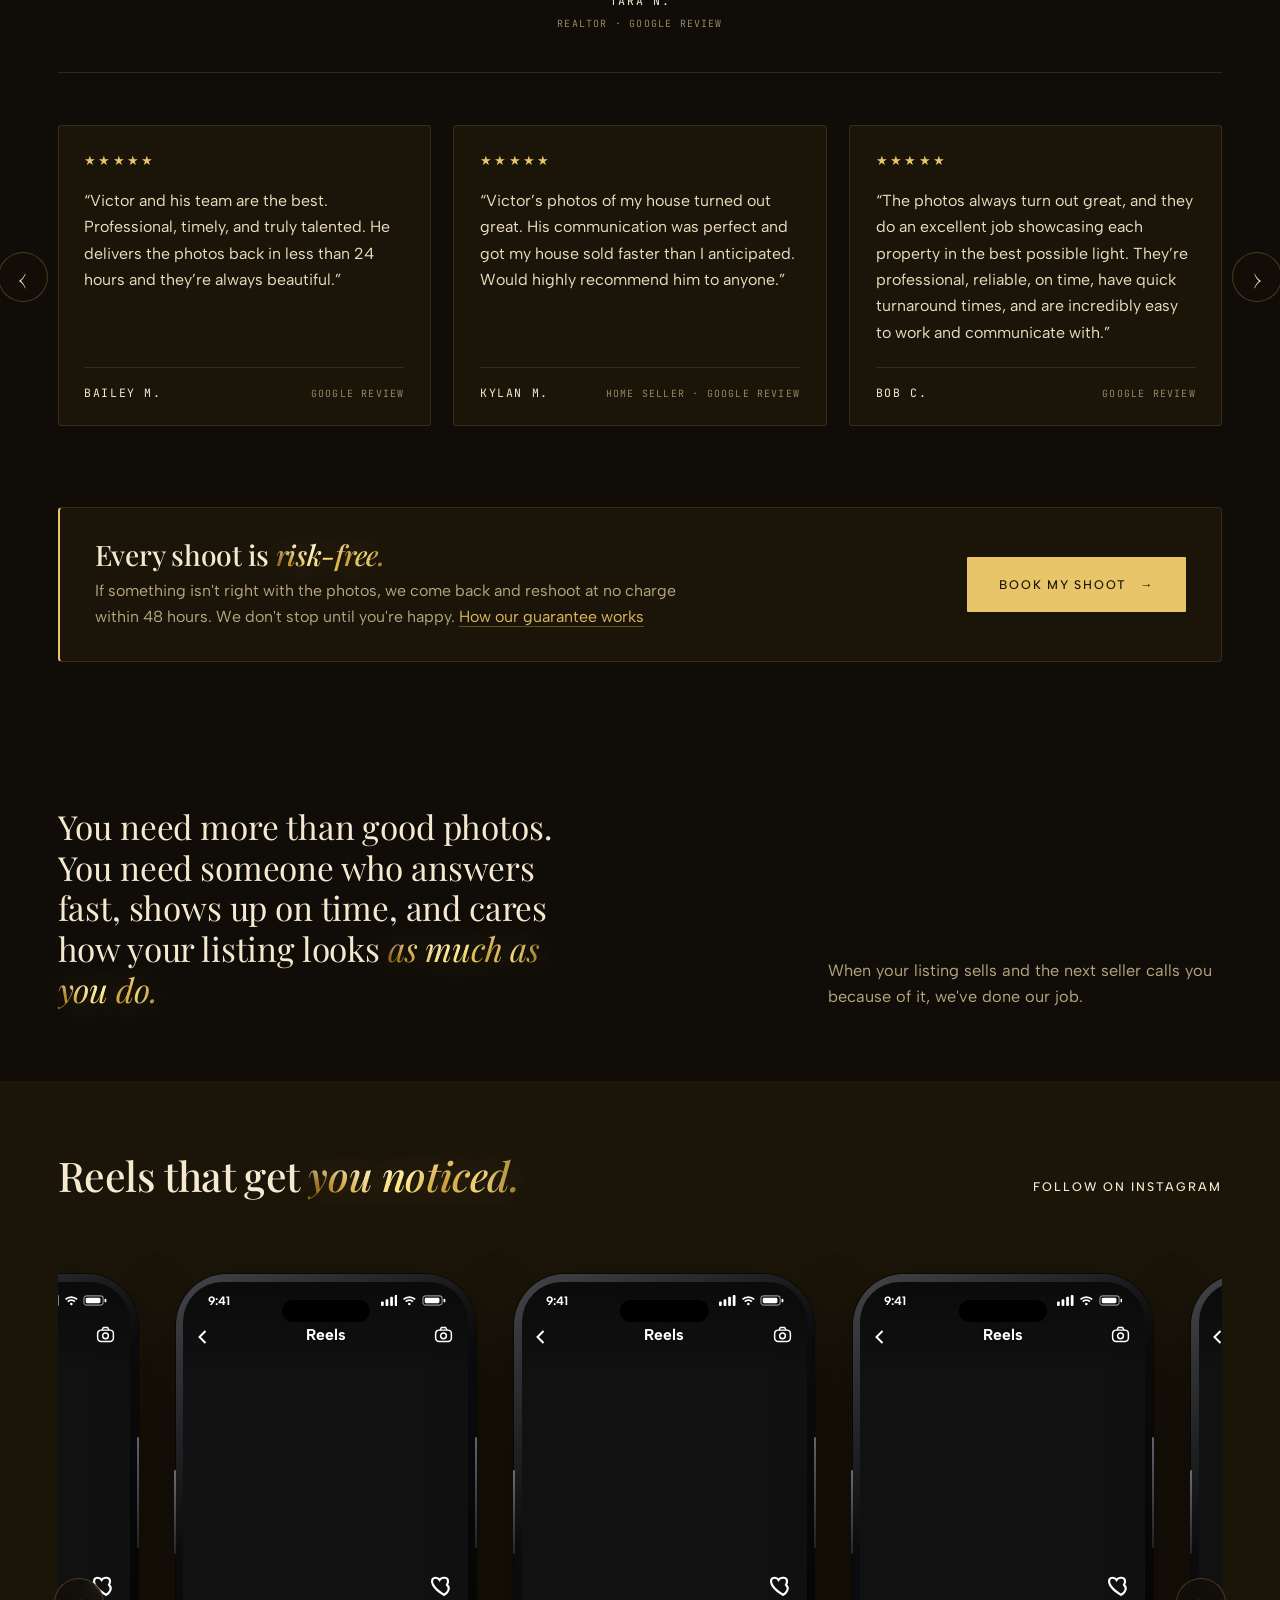
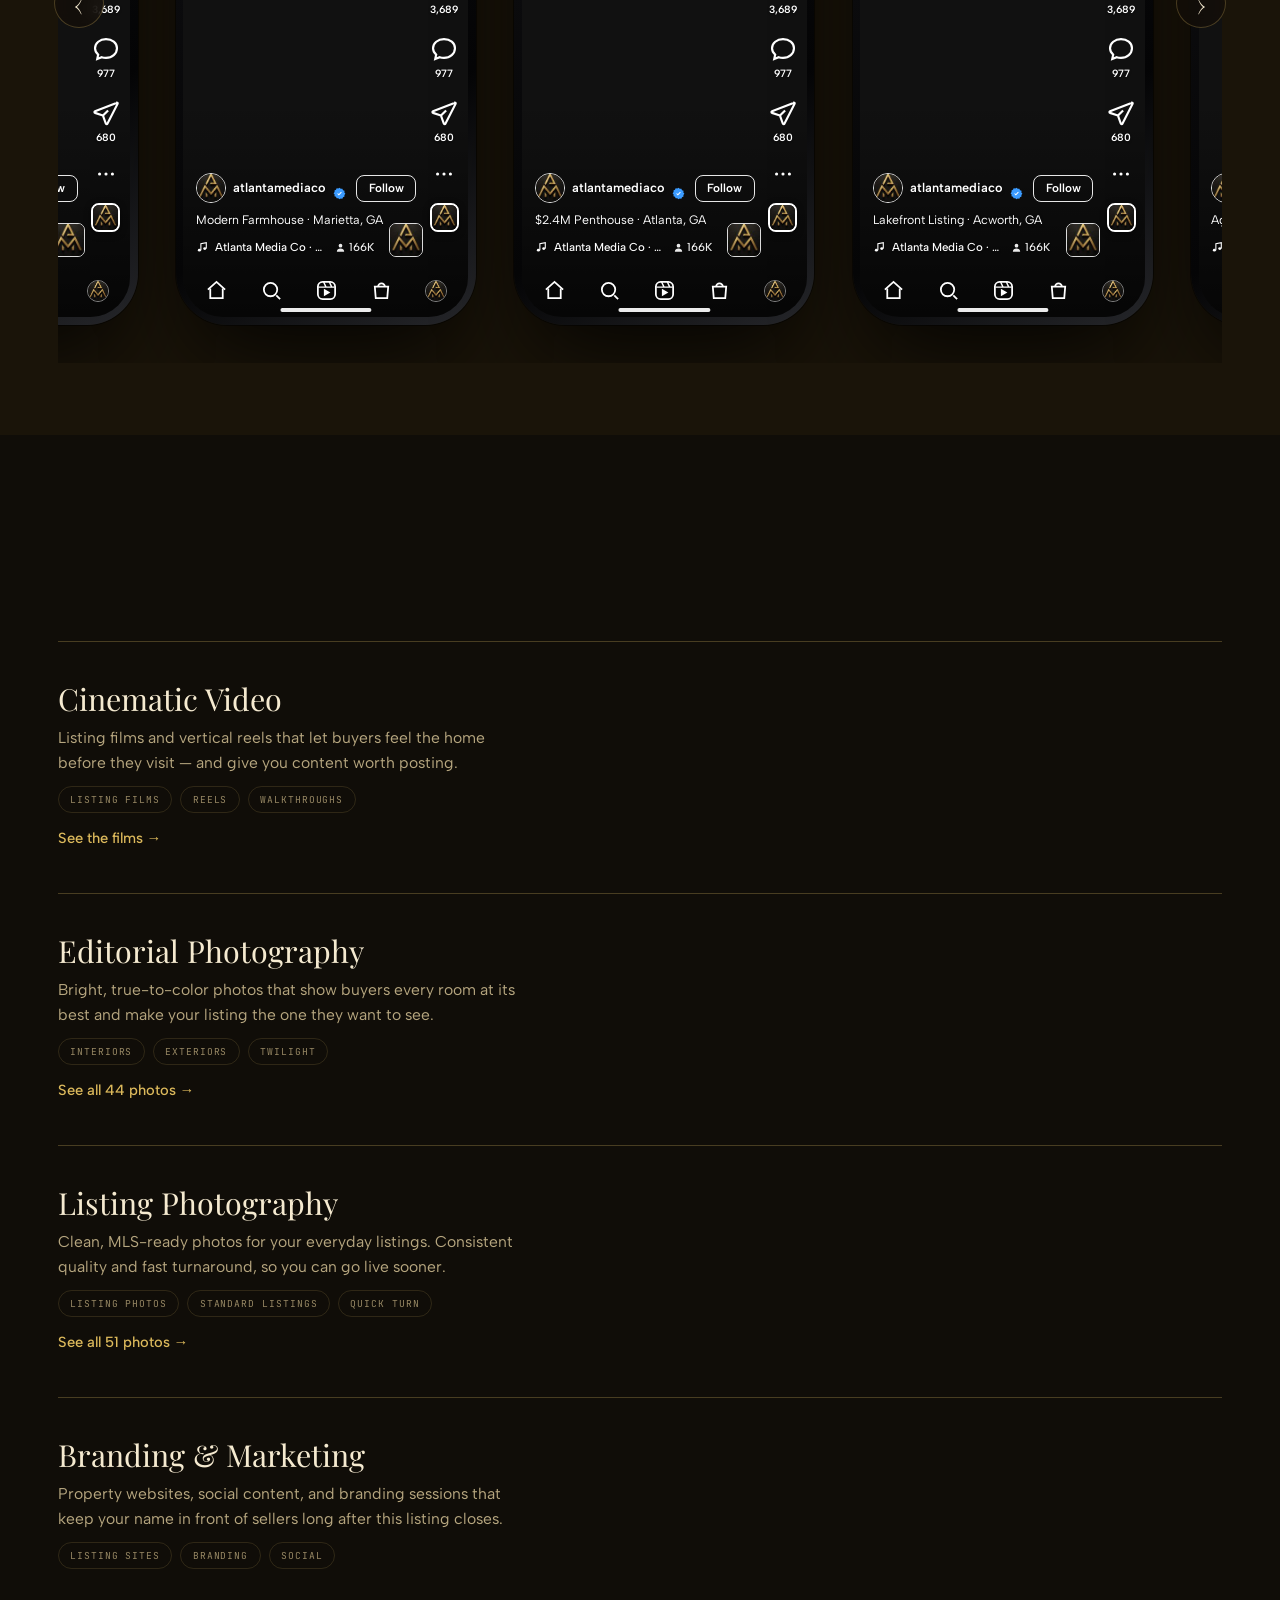
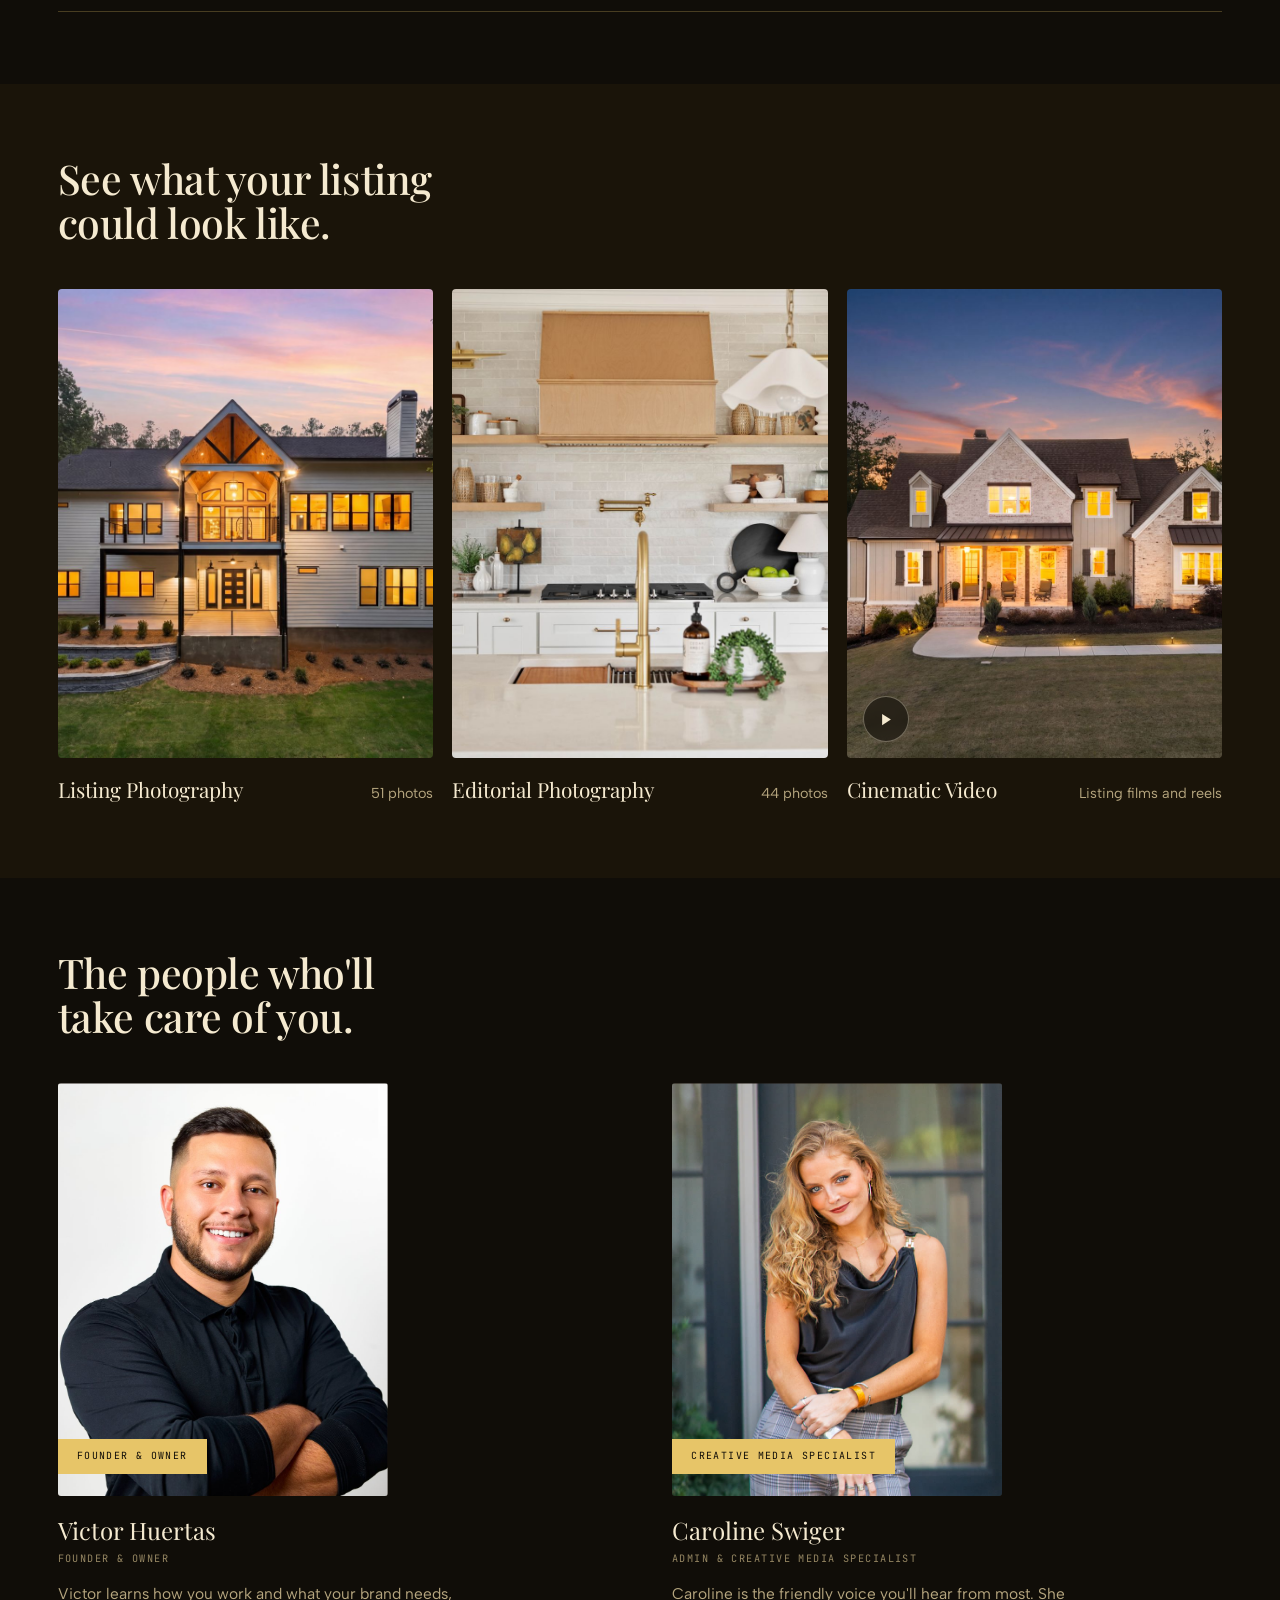
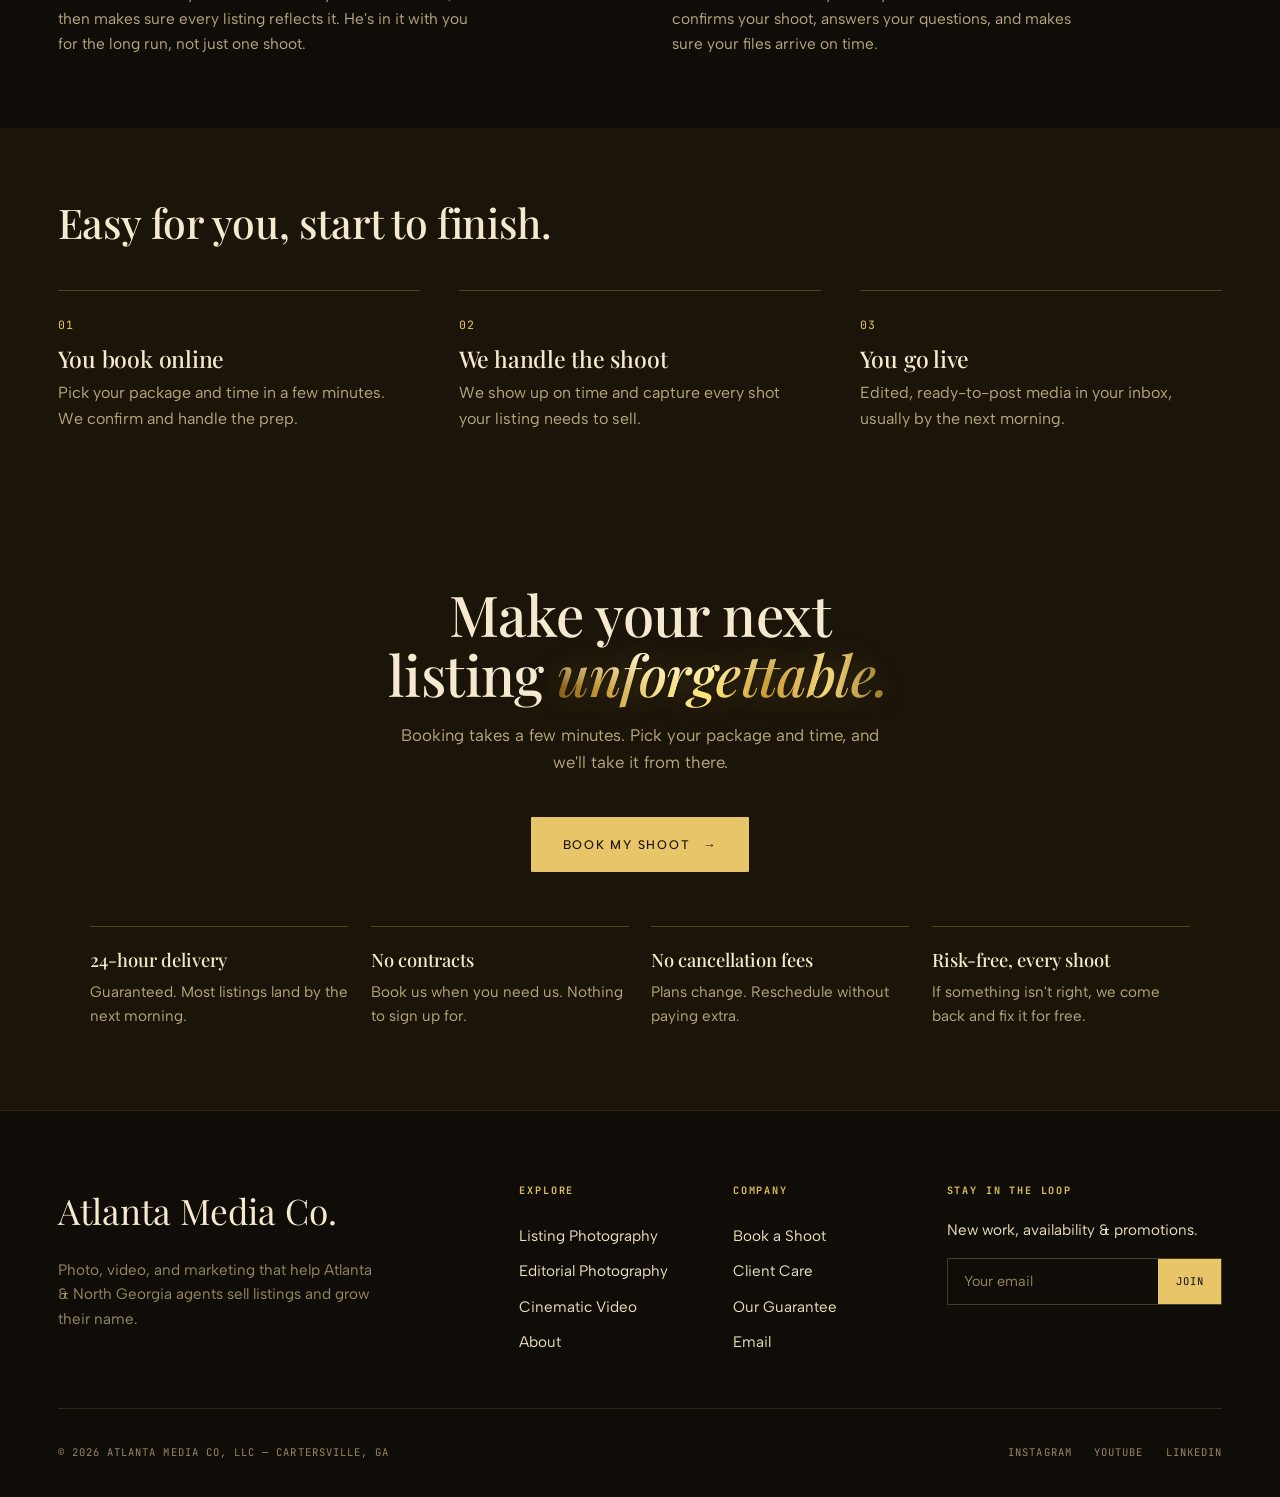
==== commit 2bc1fbce: "Add end-of-year promo sign-up pop-up (Nov 1 - Dec 31) Free-first-shoot offer for new clients. Sign-u" ====
--- a/index.html
+++ b/index.html
@@ -1035,5 +1035,114 @@
   document.addEventListener("click",function once(){ const l=$("#loader"); if(l){l.classList.add("done");document.body.classList.add("reveal-now");setTimeout(()=>l.remove(),1100);} document.removeEventListener("click",once); });
 })();
 </script>
+<!-- =================================================================
+     HOLIDAY PROMO POP-UP (Nov 1 – Dec 31)
+     ================================================================= -->
+<style>
+.promo{position:fixed;inset:0;z-index:9200;display:grid;place-items:center;padding:1.25rem;
+  background:rgba(8,6,3,.72);backdrop-filter:blur(6px);-webkit-backdrop-filter:blur(6px);
+  opacity:0;visibility:hidden;transition:opacity .6s var(--e),visibility 0s linear .6s}
+.promo.open{opacity:1;visibility:visible;transition:opacity .6s var(--e),visibility 0s}
+.promo-card{position:relative;width:min(920px,100%);max-height:calc(100svh - 2.5rem);overflow:auto;
+  display:grid;grid-template-columns:1fr 1.15fr;background:var(--bg-2);border:1px solid var(--line);
+  transform:translateY(24px);transition:transform .8s var(--e)}
+.promo.open .promo-card{transform:translateY(0)}
+.promo-img{position:relative;min-height:100%;background:url(li-13.jpg) center/cover}
+.promo-img::after{content:"";position:absolute;inset:0;background:linear-gradient(180deg,rgba(16,13,8,0) 45%,rgba(16,13,8,.85))}
+.promo-img .stamp{position:absolute;left:1.4rem;bottom:1.3rem;z-index:1;font-family:var(--mono);font-size:.6rem;letter-spacing:.22em;text-transform:uppercase;color:var(--ivory-2)}
+.promo-body{padding:clamp(1.6rem,4vw,2.8rem)}
+.promo-x{position:absolute;top:.9rem;right:1rem;z-index:2;width:36px;height:36px;display:grid;place-items:center;font-size:1.4rem;line-height:1;color:var(--ivory-2);background:rgba(16,13,8,.6);border:1px solid var(--line-2);border-radius:50%;transition:color .3s,border-color .3s}
+.promo-x:hover{color:var(--ivory);border-color:var(--line)}
+.promo h2{font-size:clamp(1.9rem,3.6vw,2.7rem);margin:1rem 0 .8rem}
+.promo p.lede{color:var(--muted);font-size:.98rem;margin-bottom:1.5rem}
+.promo-form{display:grid;grid-template-columns:1fr 1fr;gap:.75rem}
+.promo-form .full{grid-column:1/-1}
+.promo-form label{display:block;font-family:var(--mono);font-size:.58rem;letter-spacing:.18em;text-transform:uppercase;color:var(--muted-2);margin-bottom:.35rem}
+.promo-form input{width:100%;font:inherit;font-size:.95rem;color:var(--ivory);background:var(--panel);border:1px solid var(--line-2);border-radius:1px;padding:.8rem .9rem;transition:border-color .3s}
+.promo-form input:focus{outline:none;border-color:var(--brass)}
+.promo-form .btn{justify-content:center;margin-top:.4rem}
+.promo-fine{font-size:.72rem;color:var(--muted-2);margin-top:1rem;line-height:1.5}
+.promo-hp{position:absolute;left:-9999px;width:1px;height:1px;opacity:0}
+.promo-err{display:none;font-size:.8rem;color:#f0a58a;line-height:1.4}
+.promo-err.show{display:block}
+.promo-form .btn[disabled]{opacity:.6;pointer-events:none}
+.promo-done{display:none;text-align:left}
+.promo.sent .promo-form,.promo.sent .lede,.promo.sent .promo-fine,.promo.sent #promoTitle,.promo.sent .promo-body>.tag{display:none}
+.promo.sent .promo-done{display:block}
+.promo-done p{color:var(--muted);margin:.4rem 0 1.4rem}
+@media(max-width:720px){
+  .promo-card{grid-template-columns:1fr}
+  .promo-img{min-height:110px}
+  .promo-body{padding:1.4rem 1.25rem 1.3rem}
+  .promo h2{font-size:1.75rem;margin:.7rem 0 .5rem}
+  .promo p.lede{font-size:.9rem;line-height:1.5;margin-bottom:1rem}
+  .promo-form{gap:.55rem}
+  .promo-form input{padding:.65rem .75rem}
+  .promo-form .wide{grid-column:1/-1}
+  .promo-fine{margin-top:.7rem}
+}
+</style>
+<div class="promo" id="promo" role="dialog" aria-modal="true" aria-labelledby="promoTitle">
+  <div class="promo-card">
+    <button class="promo-x" id="promoX" aria-label="Close">&times;</button>
+    <div class="promo-img"><span class="stamp">End-of-Year Promotion</span></div>
+    <div class="promo-body">
+      <span class="tag">New here?</span>
+      <h2 id="promoTitle">Your first listing is <em>on us.</em></h2>
+      <p class="lede">First time working with us? Sign up and we'll email you a code for free photos or video on your first listing!</p>
+      <form class="promo-form" id="promoForm">
+        <div><label for="pFirst">First name</label><input id="pFirst" name="first" required autocomplete="given-name" /></div>
+        <div><label for="pLast">Last name</label><input id="pLast" name="last" required autocomplete="family-name" /></div>
+        <div class="wide"><label for="pPhone">Phone</label><input id="pPhone" name="phone" type="tel" required autocomplete="tel" /></div>
+        <div class="wide"><label for="pEmail">Email</label><input id="pEmail" name="email" type="email" required autocomplete="email" /></div>
+        <div class="full"><label for="pBrok">Brokerage</label><input id="pBrok" name="brokerage" required autocomplete="organization" /></div>
+        <input class="promo-hp" name="website" tabindex="-1" autocomplete="off" aria-hidden="true" />
+        <button type="submit" class="btn btn-brass full" id="promoBtn">Sign up <span class="ar">&rarr;</span></button>
+        <p class="promo-err full" id="promoErr" role="alert"></p>
+      </form>
+      <p class="promo-fine">New clients only. One free shoot per agent. Sign up by December 31, 2026.</p>
+      <div class="promo-done">
+        <h2>Thank you, <em id="promoName">friend</em>.</h2>
+        <p>Your promo code is on its way to your inbox. We're excited to shoot your first listing together.</p>
+        <button class="btn btn-out" id="promoClose">Back to the site</button>
+      </div>
+    </div>
+  </div>
+</div>
+<script>
+(function(){
+  const promo=document.getElementById("promo");
+  // Only runs Nov 1 – Dec 31
+  const m=new Date().getMonth();
+  const preview=location.search.includes("promo");
+  if(!(m===10||m===11||preview)) return;
+  try{ if(!preview && localStorage.getItem("amcPromoSeen")) return; }catch(e){}
+  const open=()=>promo.classList.add("open");
+  const close=()=>{ promo.classList.remove("open"); try{localStorage.setItem("amcPromoSeen","1")}catch(e){} };
+  setTimeout(open,preview?2200:6000);
+  document.getElementById("promoX").addEventListener("click",close);
+  document.getElementById("promoClose").addEventListener("click",close);
+  promo.addEventListener("click",e=>{ if(e.target===promo) close(); });
+  document.addEventListener("keydown",e=>{ if(e.key==="Escape") close(); });
+  // Google Apps Script web app that saves the sign-up and emails the code
+  const SIGNUP_URL="https://script.google.com/macros/s/AKfycbyNx7cVzhuFtRhyBQZU1MleFRs783yyijyLL_11FT-eTNv6PX57iyNOmORC-CGyWYKjQA/exec";
+  const form=document.getElementById("promoForm"),btn=document.getElementById("promoBtn"),err=document.getElementById("promoErr");
+  form.addEventListener("submit",async e=>{
+    e.preventDefault();
+    btn.disabled=true; btn.firstChild.textContent="Sending… "; err.classList.remove("show");
+    try{
+      await fetch(SIGNUP_URL,{method:"POST",mode:"no-cors",body:new URLSearchParams(new FormData(form))});
+      document.getElementById("promoName").textContent=document.getElementById("pFirst").value.trim()||"friend";
+      promo.classList.add("sent");
+      try{localStorage.setItem("amcPromoSeen","1")}catch(e){}
+    }catch(x){
+      err.textContent="Something went wrong. Please try again, or email info@atlantamediaco.com.";
+      err.classList.add("show");
+    }
+    btn.disabled=false; btn.firstChild.textContent="Sign up ";
+  });
+})();
+</script>
+
 </body>
 </html>
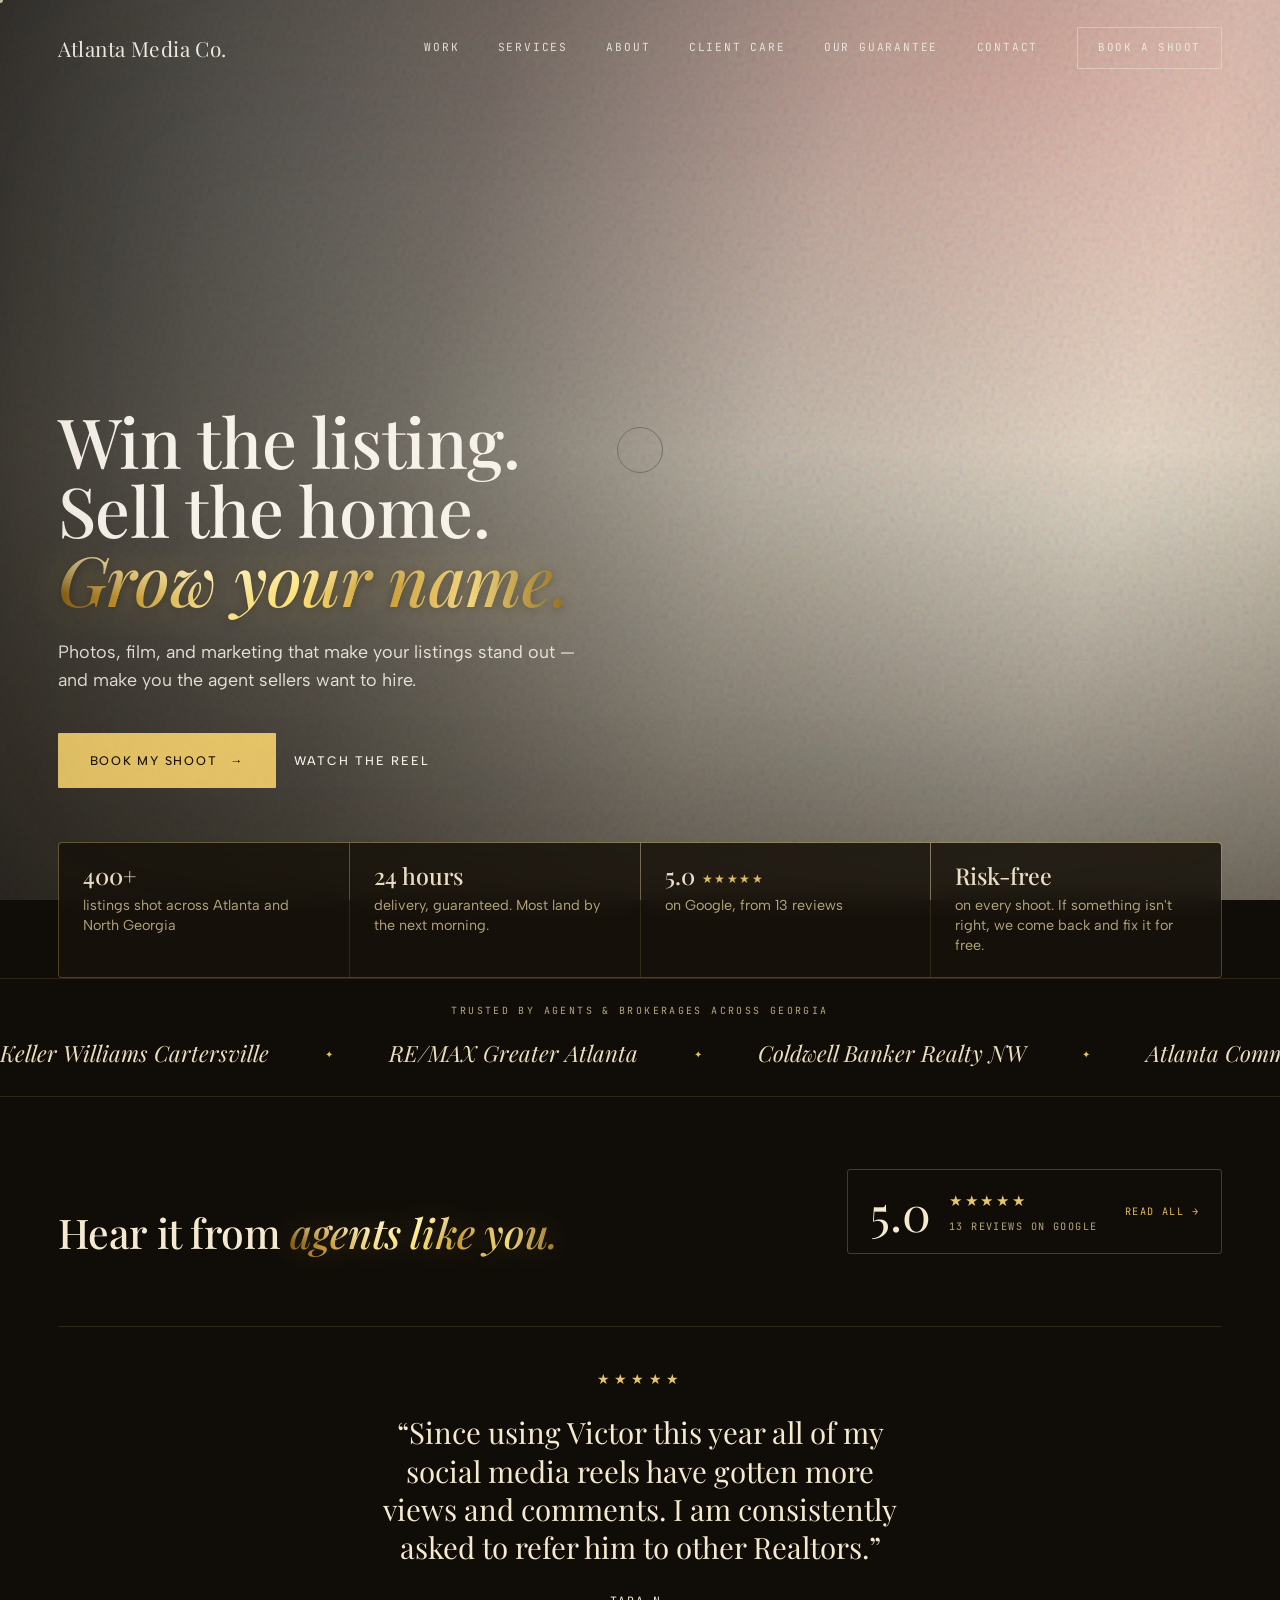
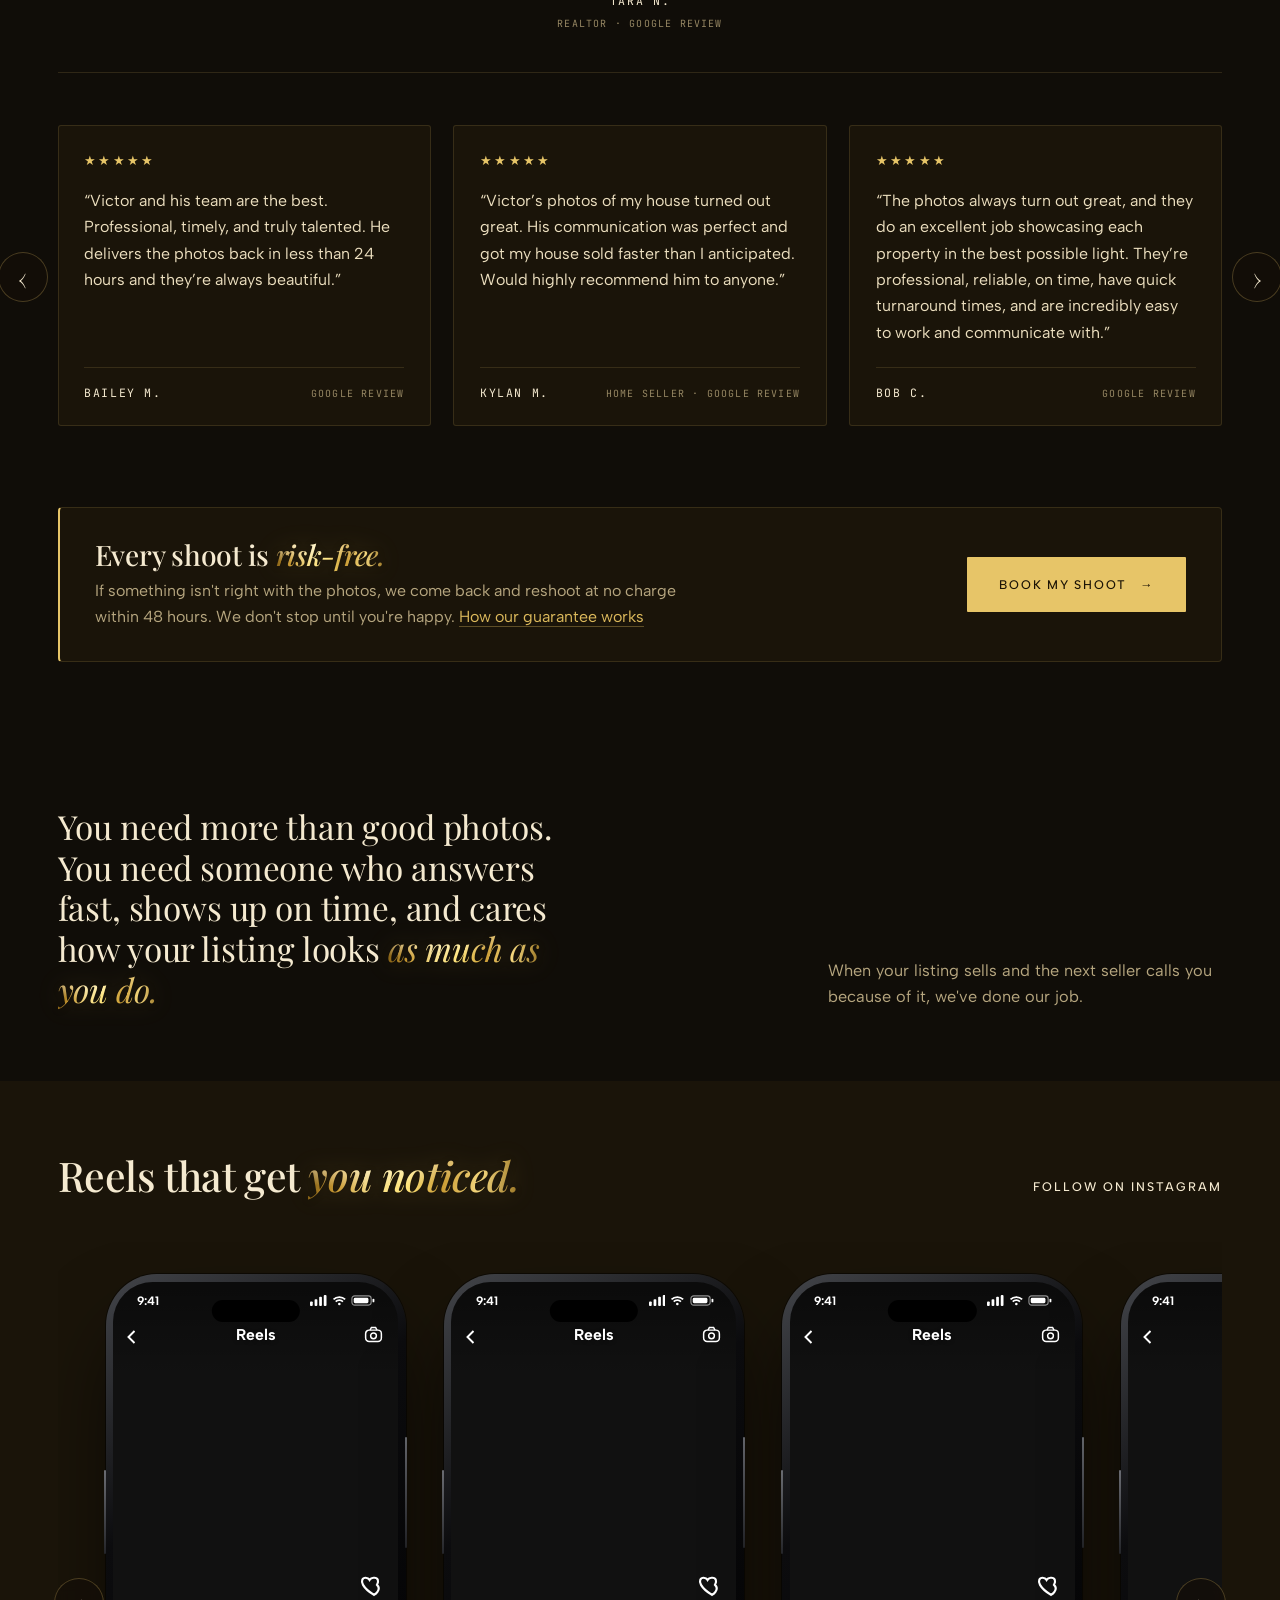
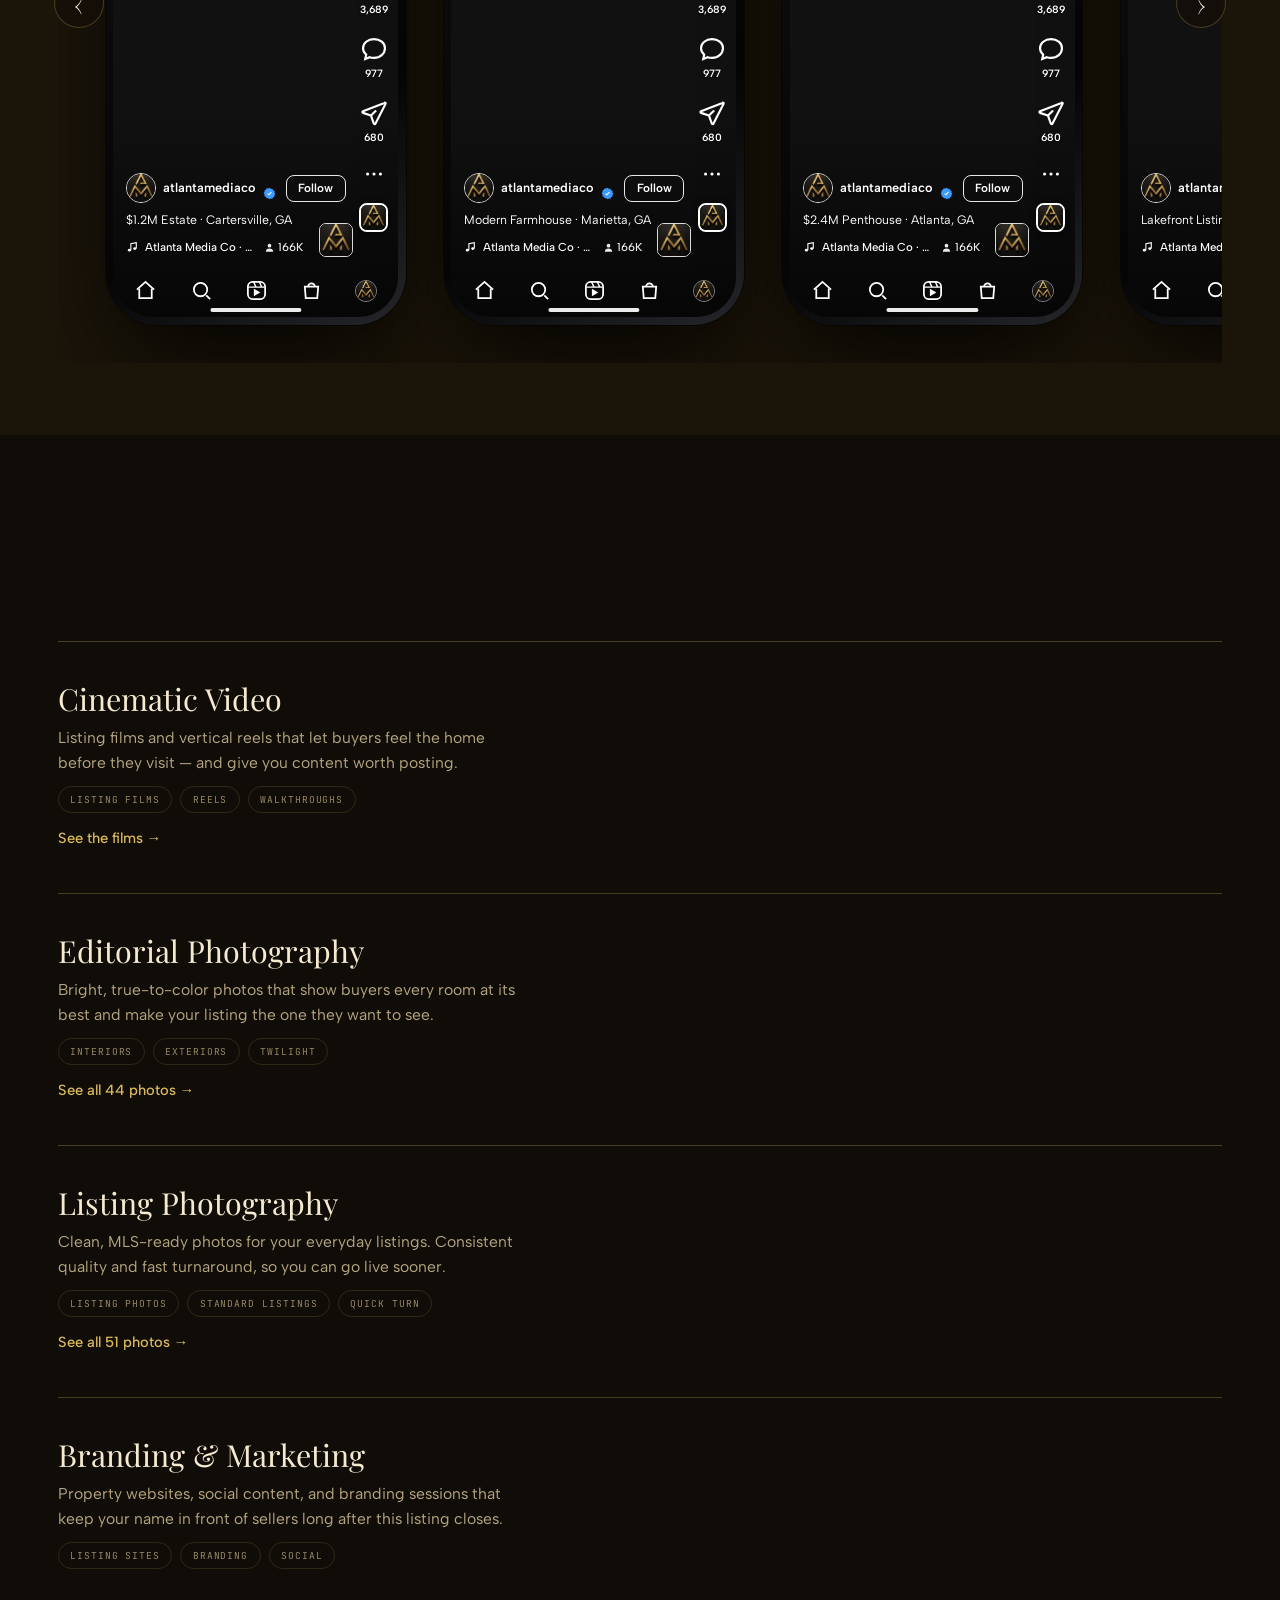
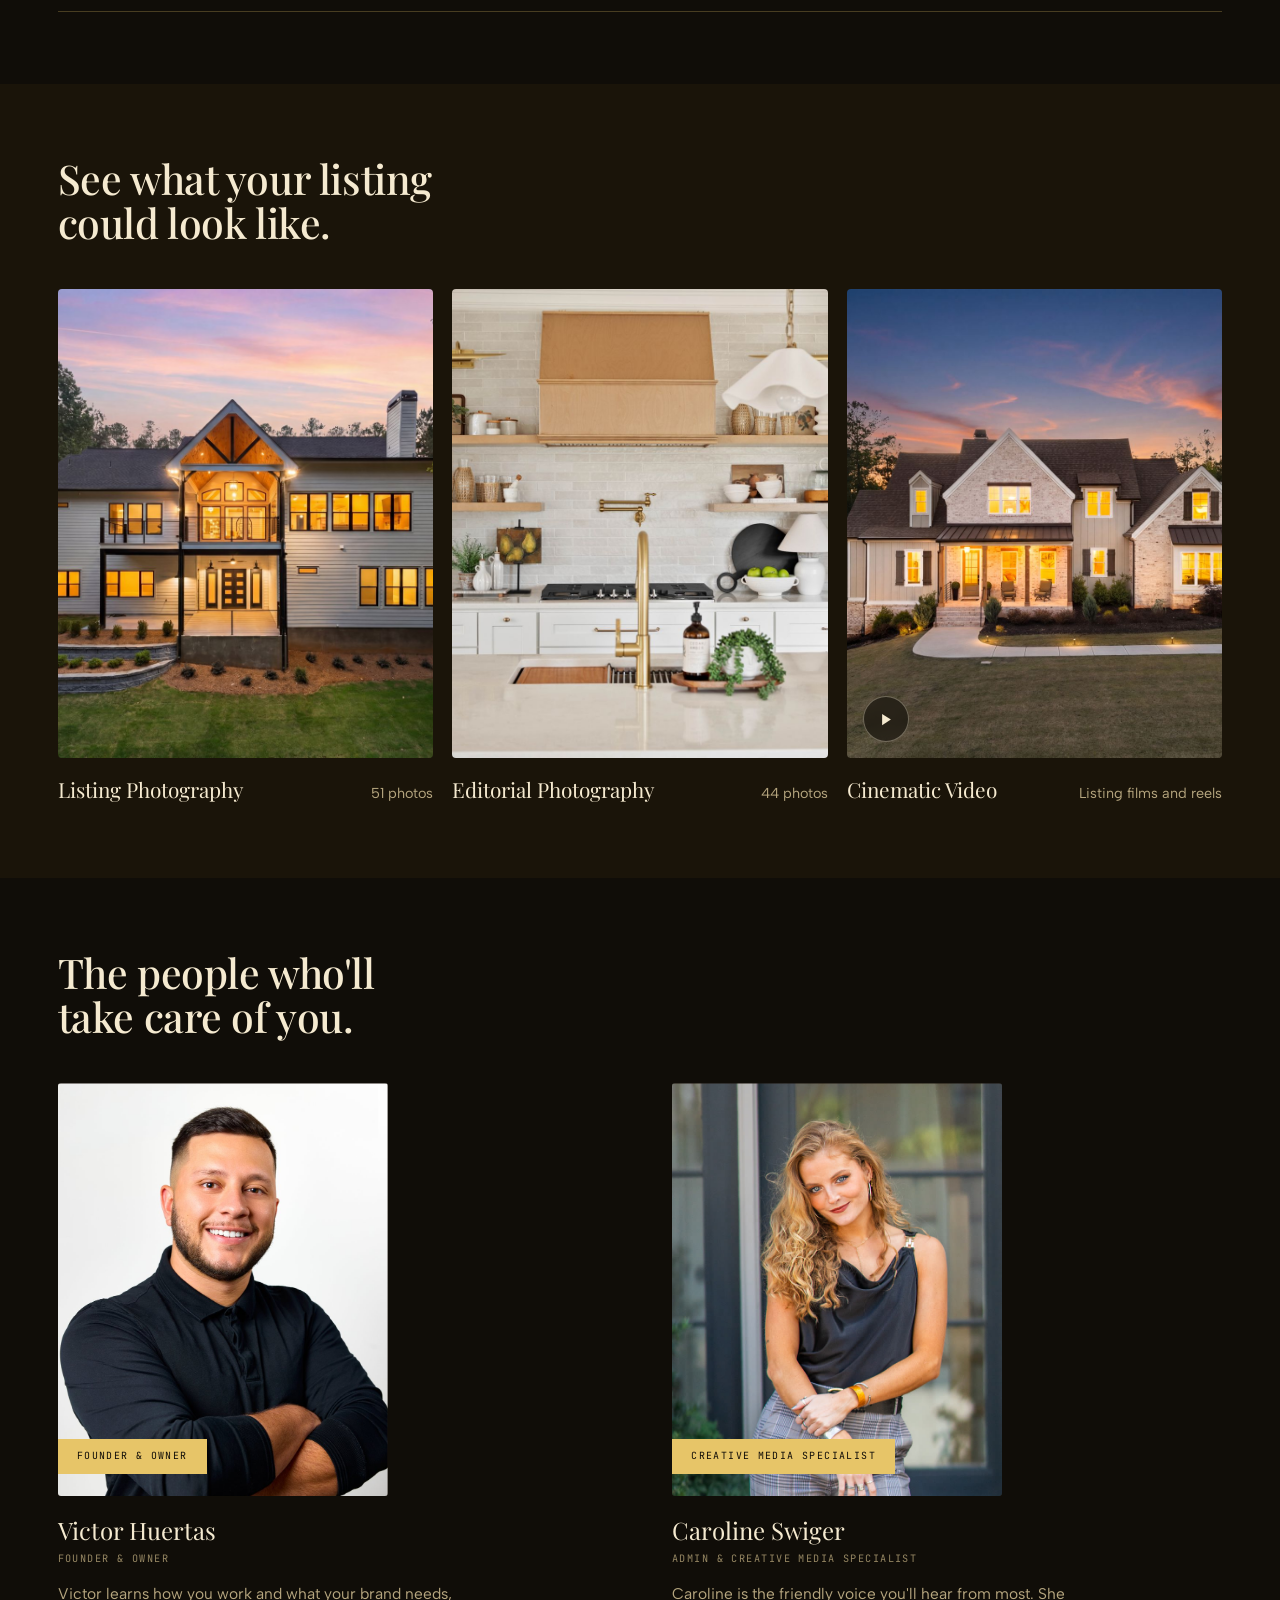
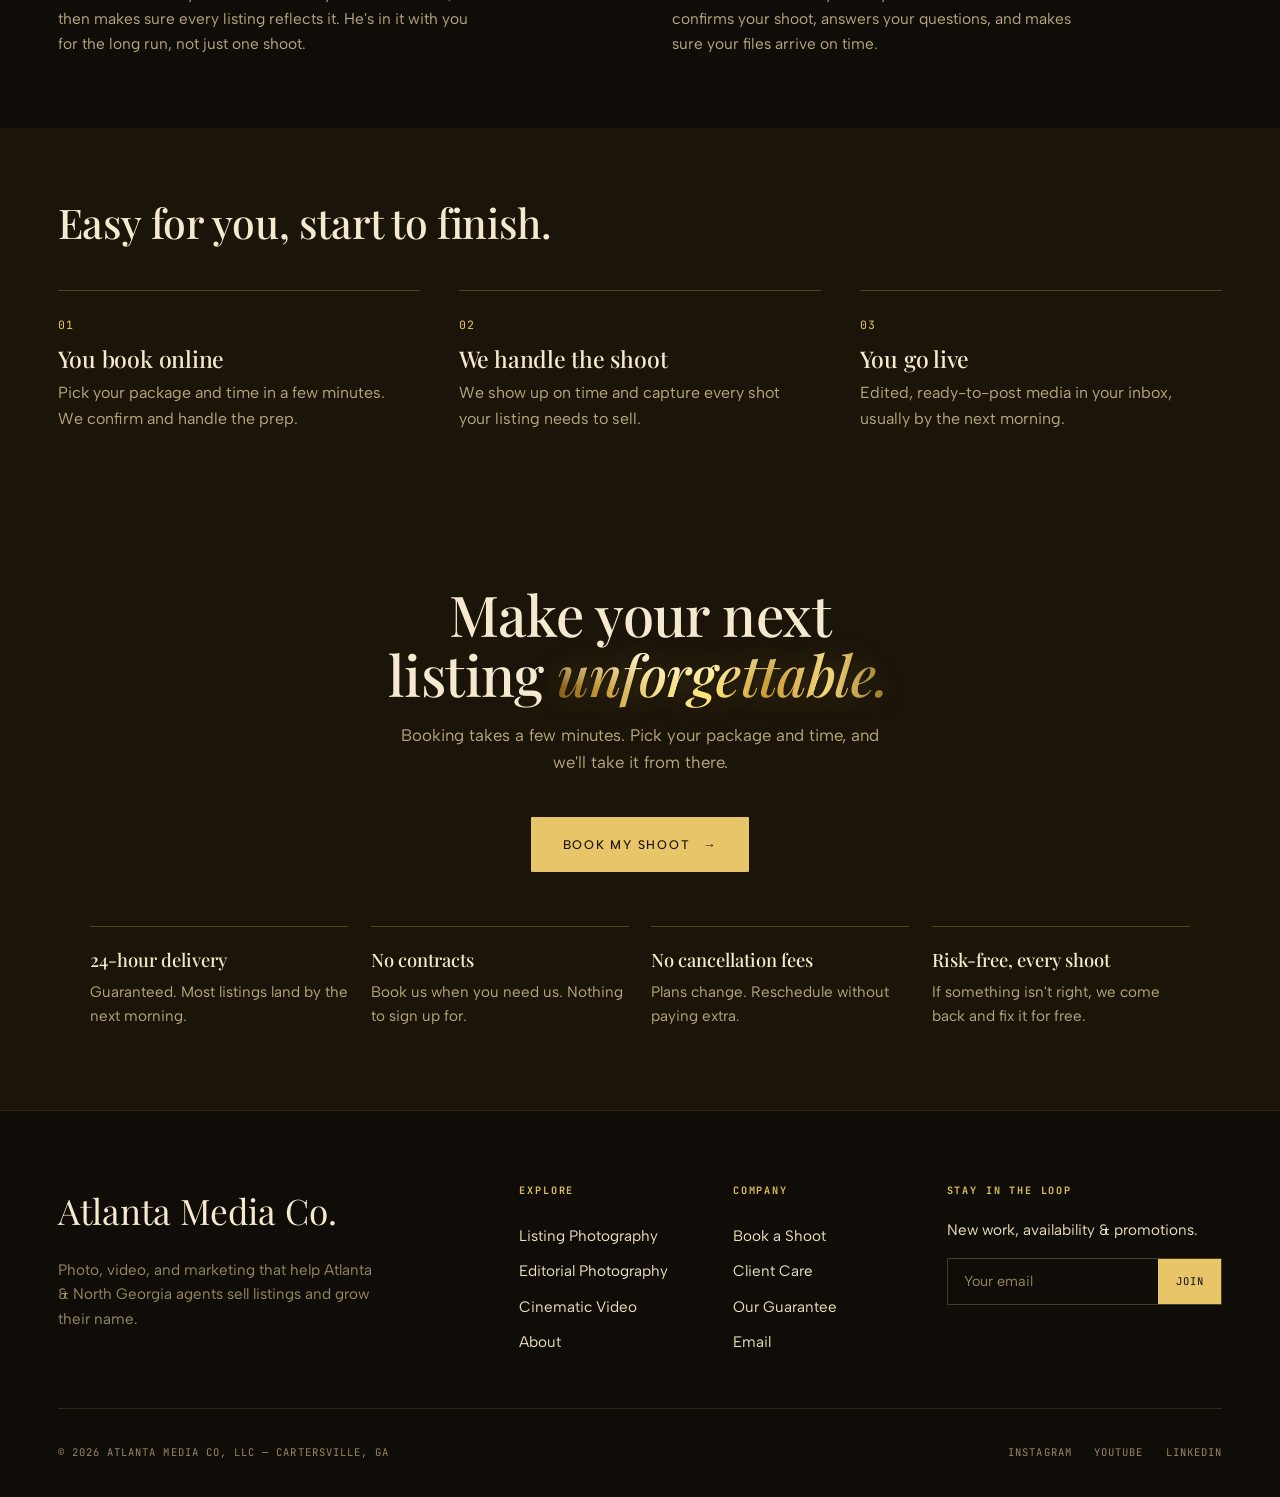
==== commit 00b1cad5: "Switch promo pop-up from free shoot to 50% off Headline, offer line and fine print now describe 50% " ====
--- a/index.html
+++ b/index.html
@@ -1088,8 +1088,8 @@
     <div class="promo-img"><span class="stamp">End-of-Year Promotion</span></div>
     <div class="promo-body">
       <span class="tag">New here?</span>
-      <h2 id="promoTitle">Your first listing is <em>on us.</em></h2>
-      <p class="lede">First time working with us? Sign up and we'll email you a code for free photos or video on your first listing!</p>
+      <h2 id="promoTitle">Your first listing, <em>50% off.</em></h2>
+      <p class="lede">First time working with us? Sign up and we'll email you a code for 50% off photos or video on your first listing!</p>
       <form class="promo-form" id="promoForm">
         <div><label for="pFirst">First name</label><input id="pFirst" name="first" required autocomplete="given-name" /></div>
         <div><label for="pLast">Last name</label><input id="pLast" name="last" required autocomplete="family-name" /></div>
@@ -1100,7 +1100,7 @@
         <button type="submit" class="btn btn-brass full" id="promoBtn">Sign up <span class="ar">&rarr;</span></button>
         <p class="promo-err full" id="promoErr" role="alert"></p>
       </form>
-      <p class="promo-fine">New clients only. One free shoot per agent. Sign up by December 31, 2026.</p>
+      <p class="promo-fine">New clients only. One discounted shoot per agent. Sign up by December 31, 2026.</p>
       <div class="promo-done">
         <h2>Thank you, <em id="promoName">friend</em>.</h2>
         <p>Your promo code is on its way to your inbox. We're excited to shoot your first listing together.</p>
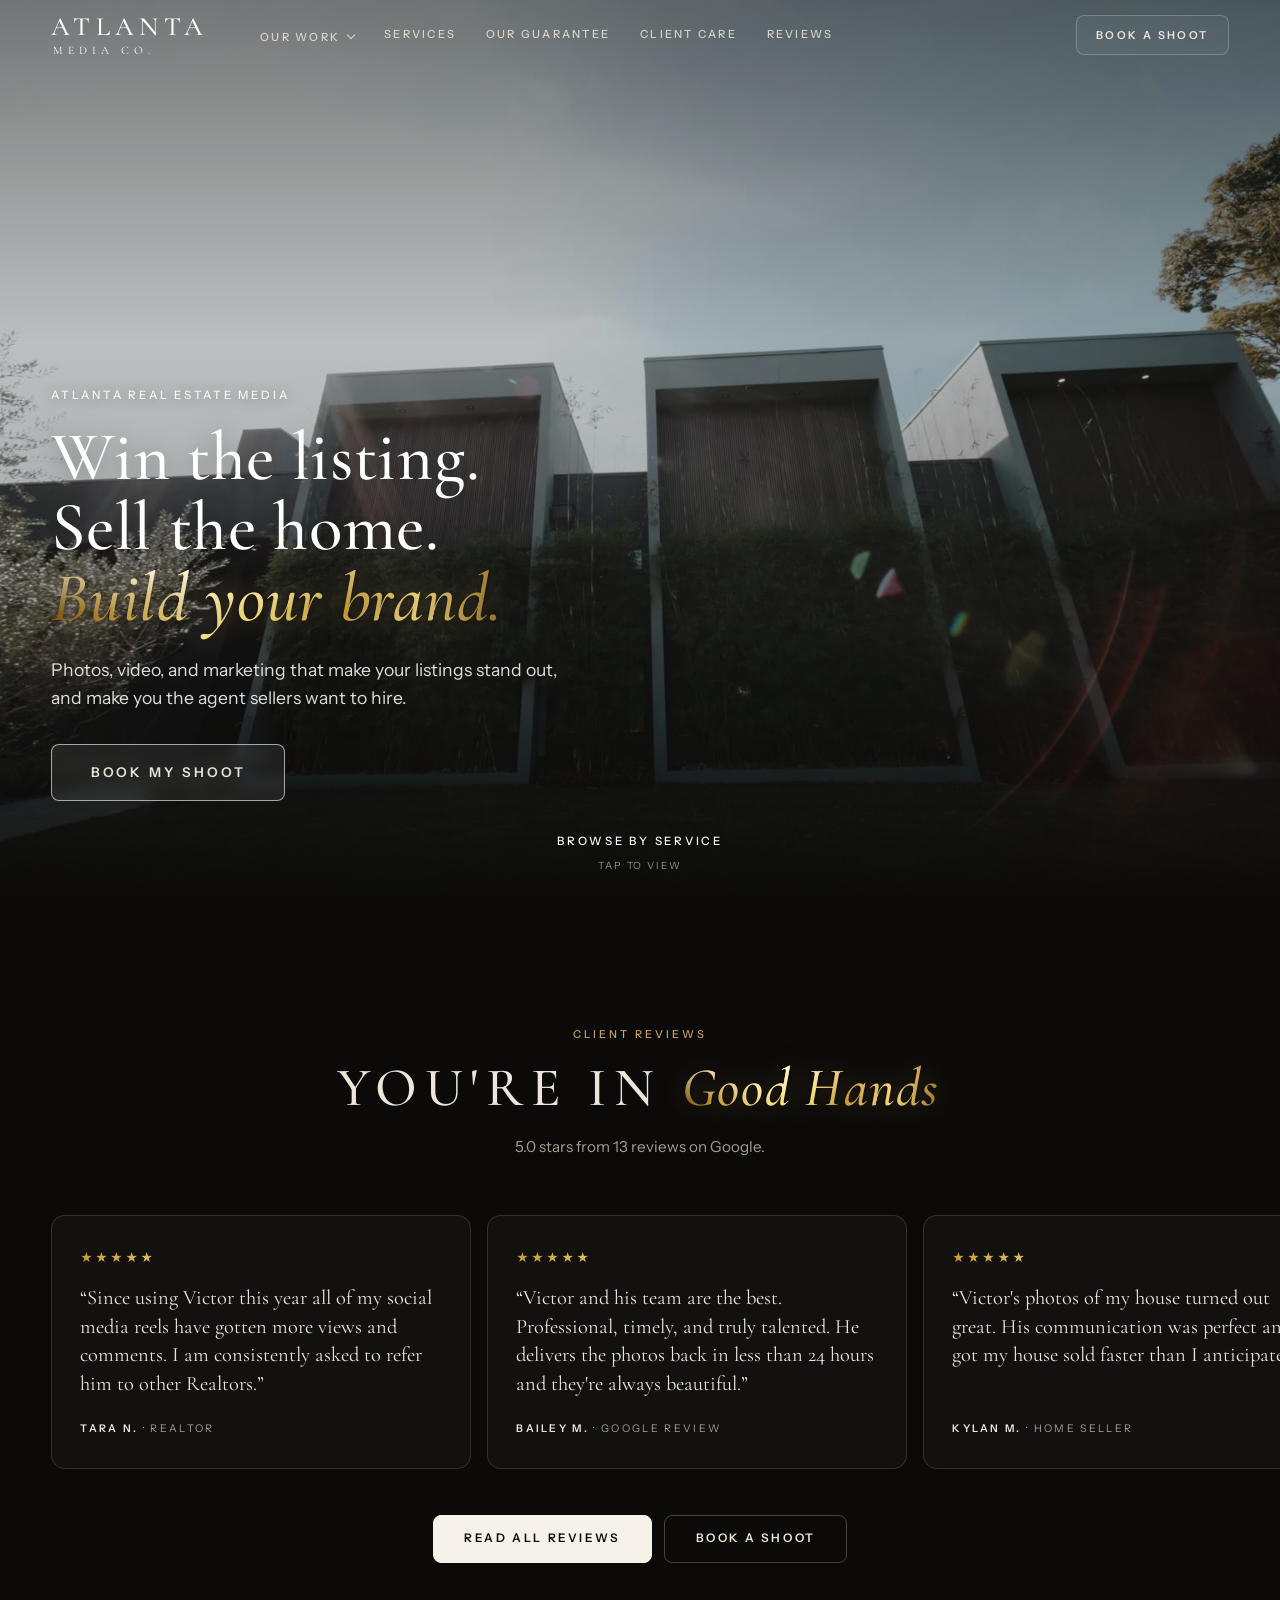
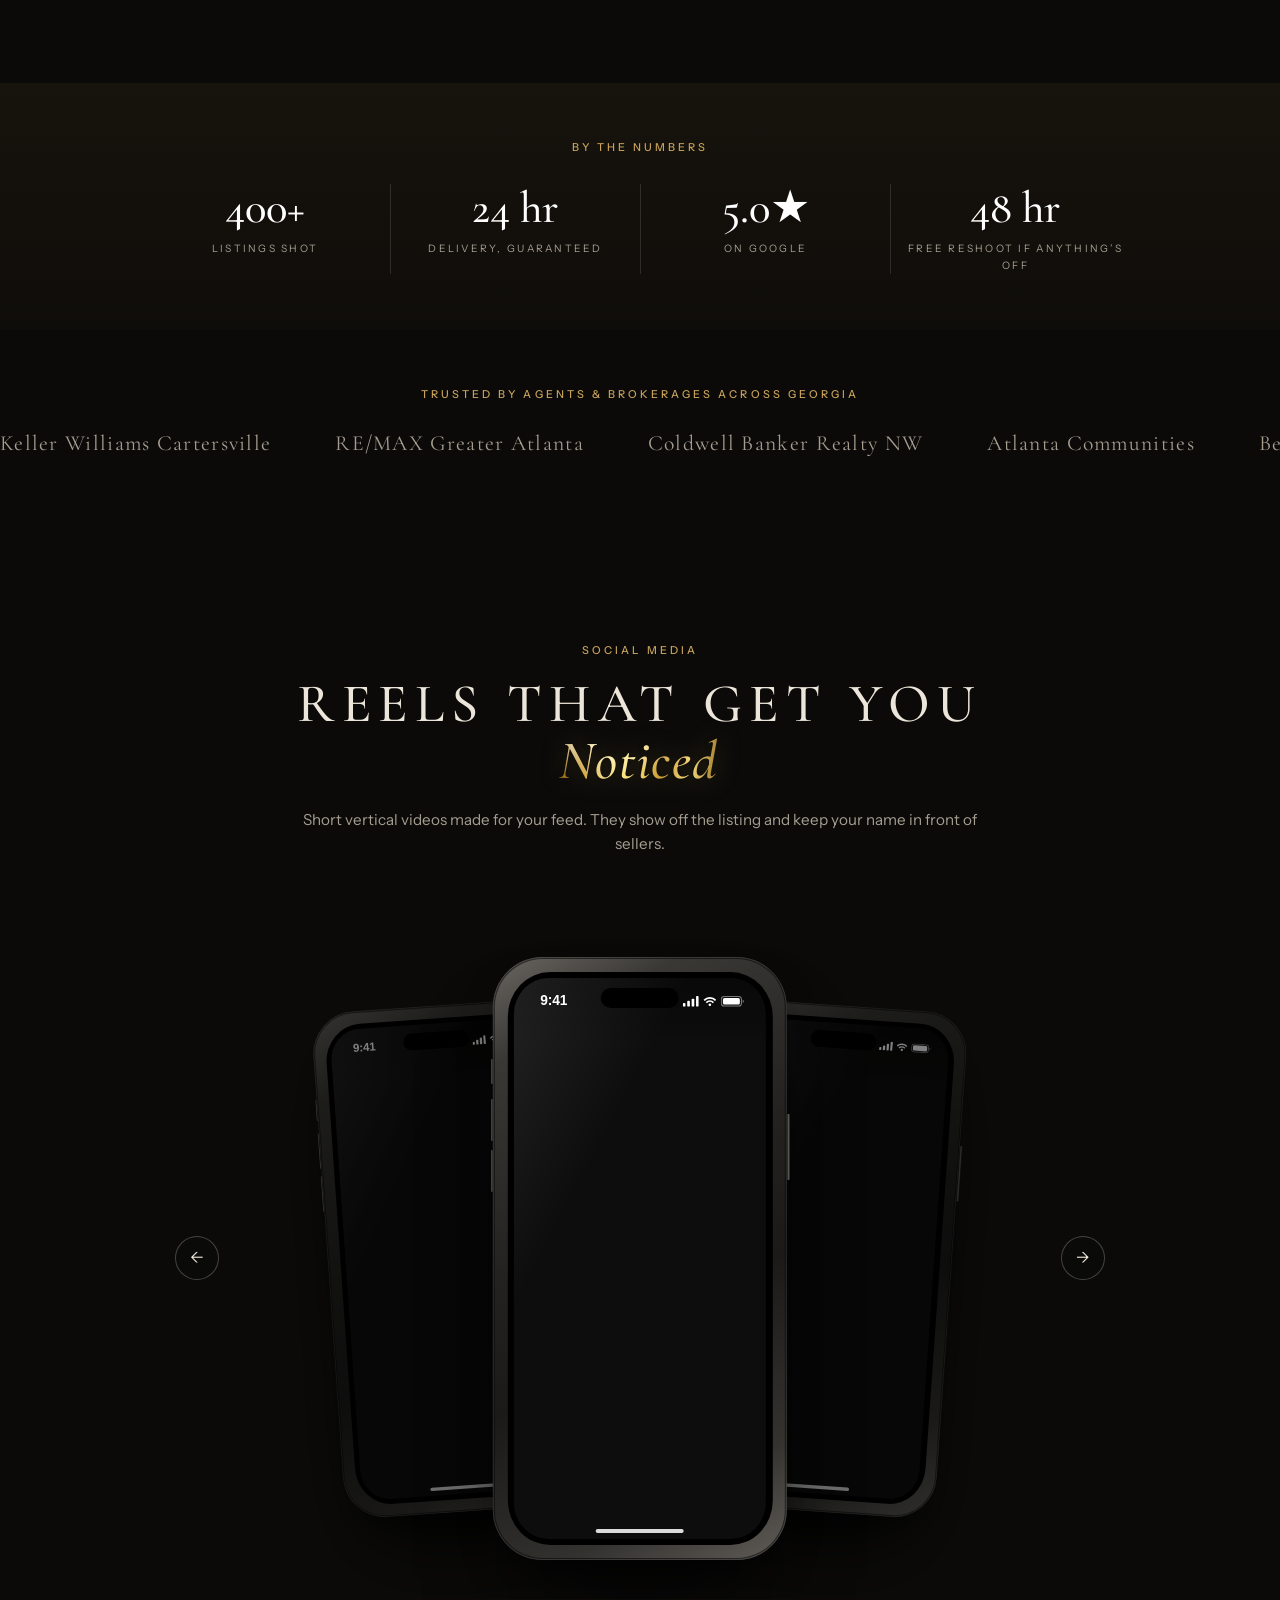
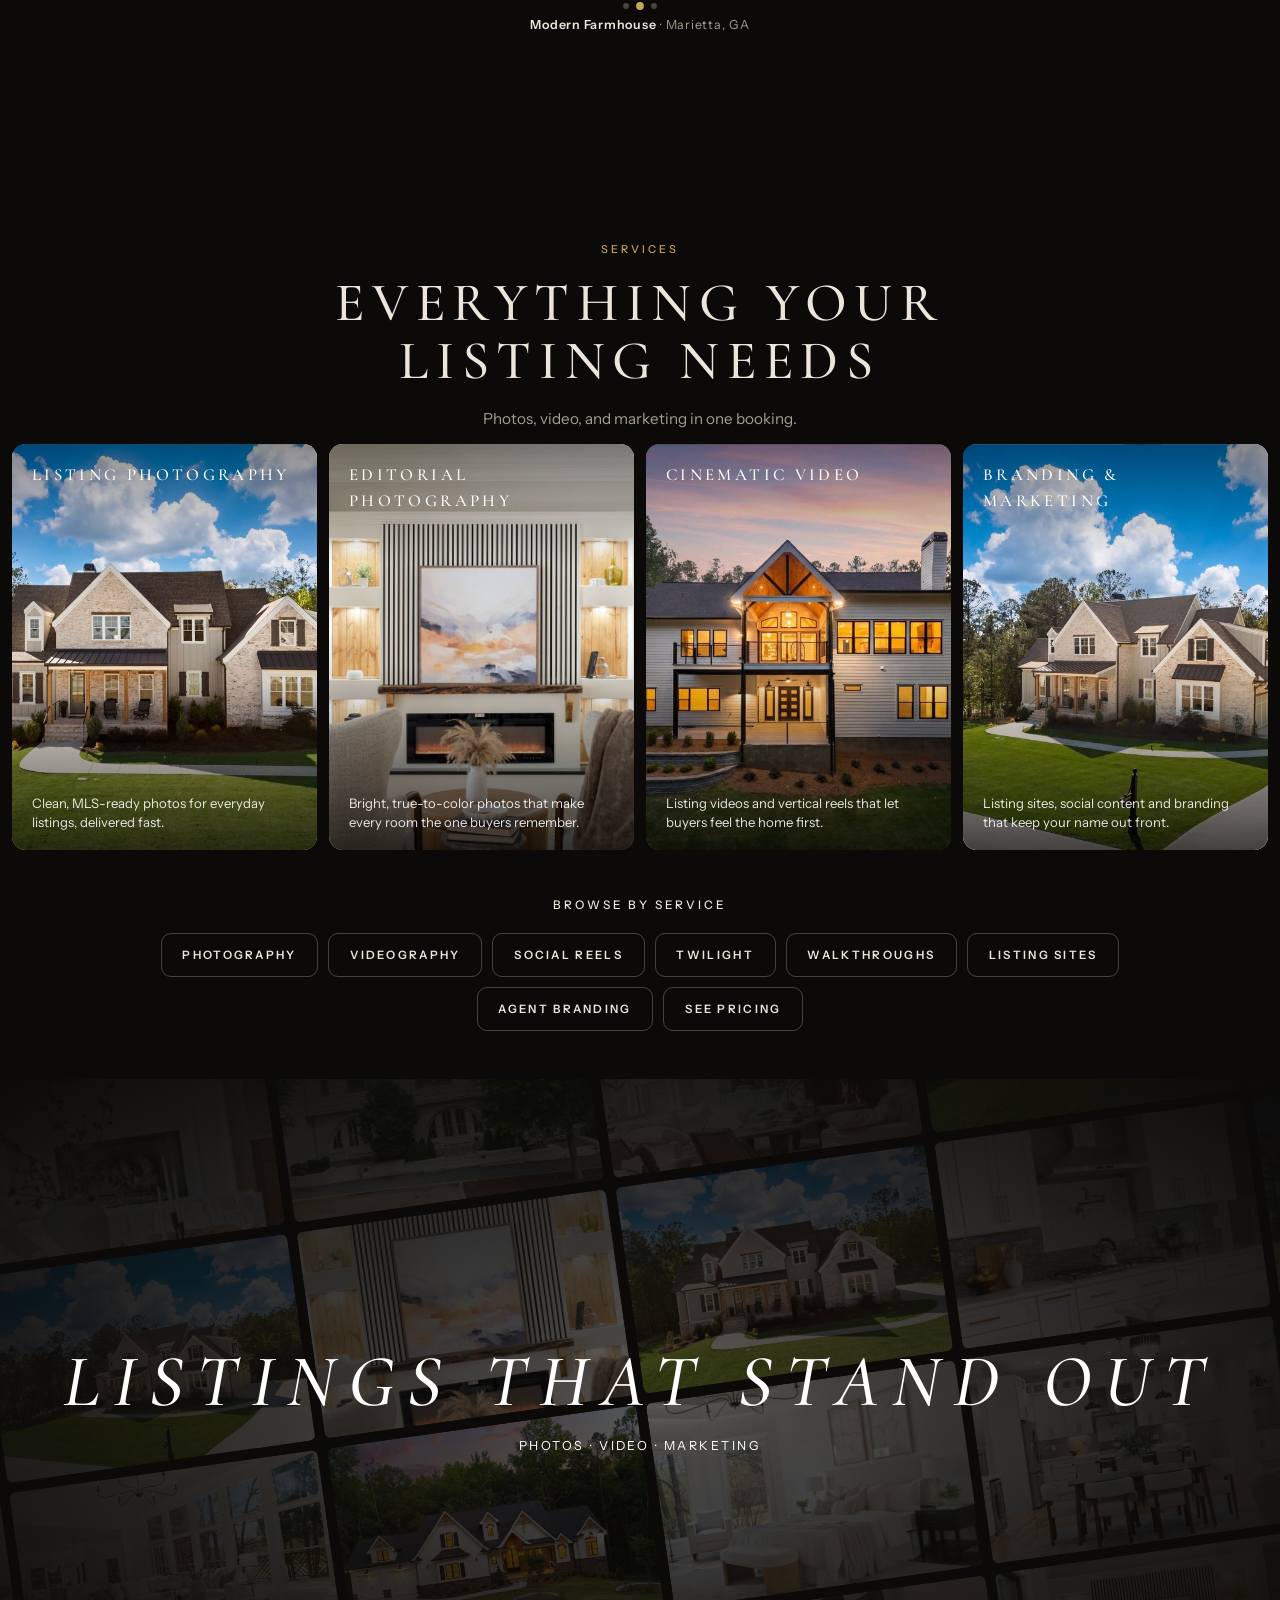
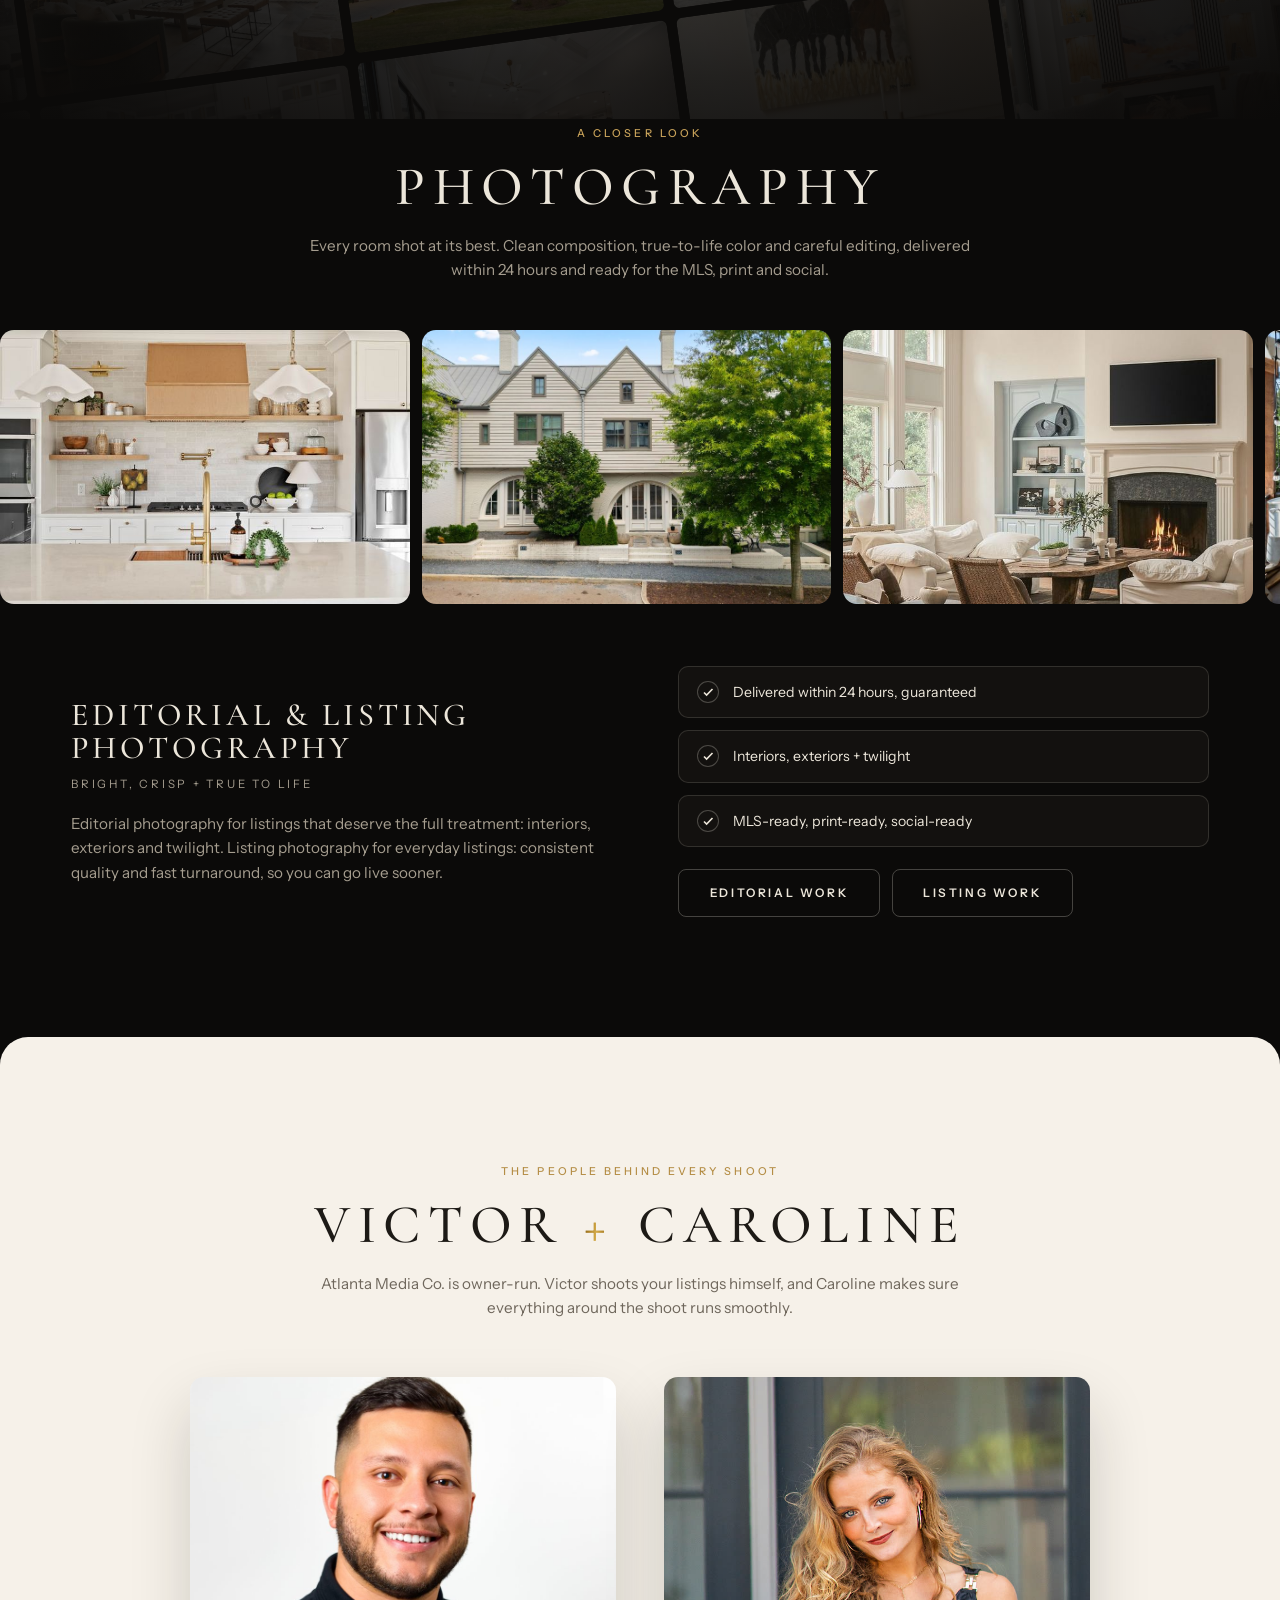
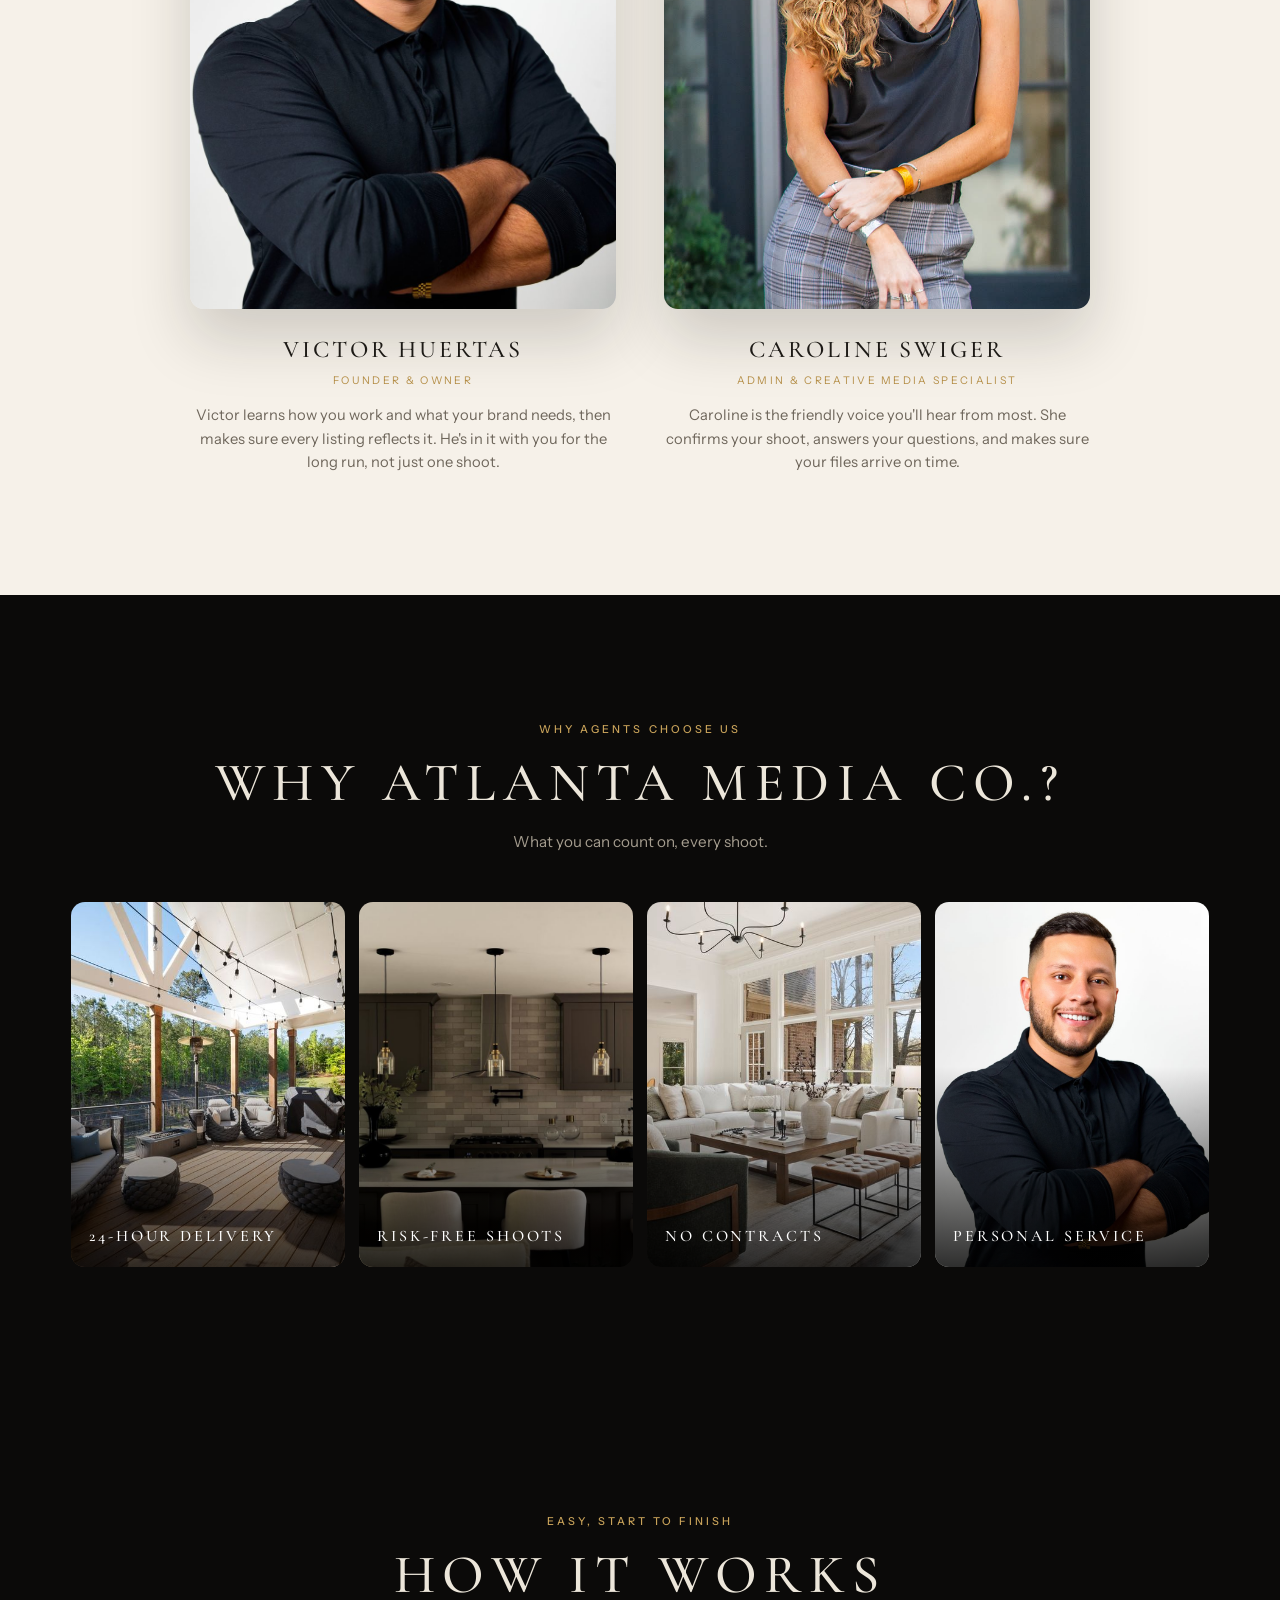
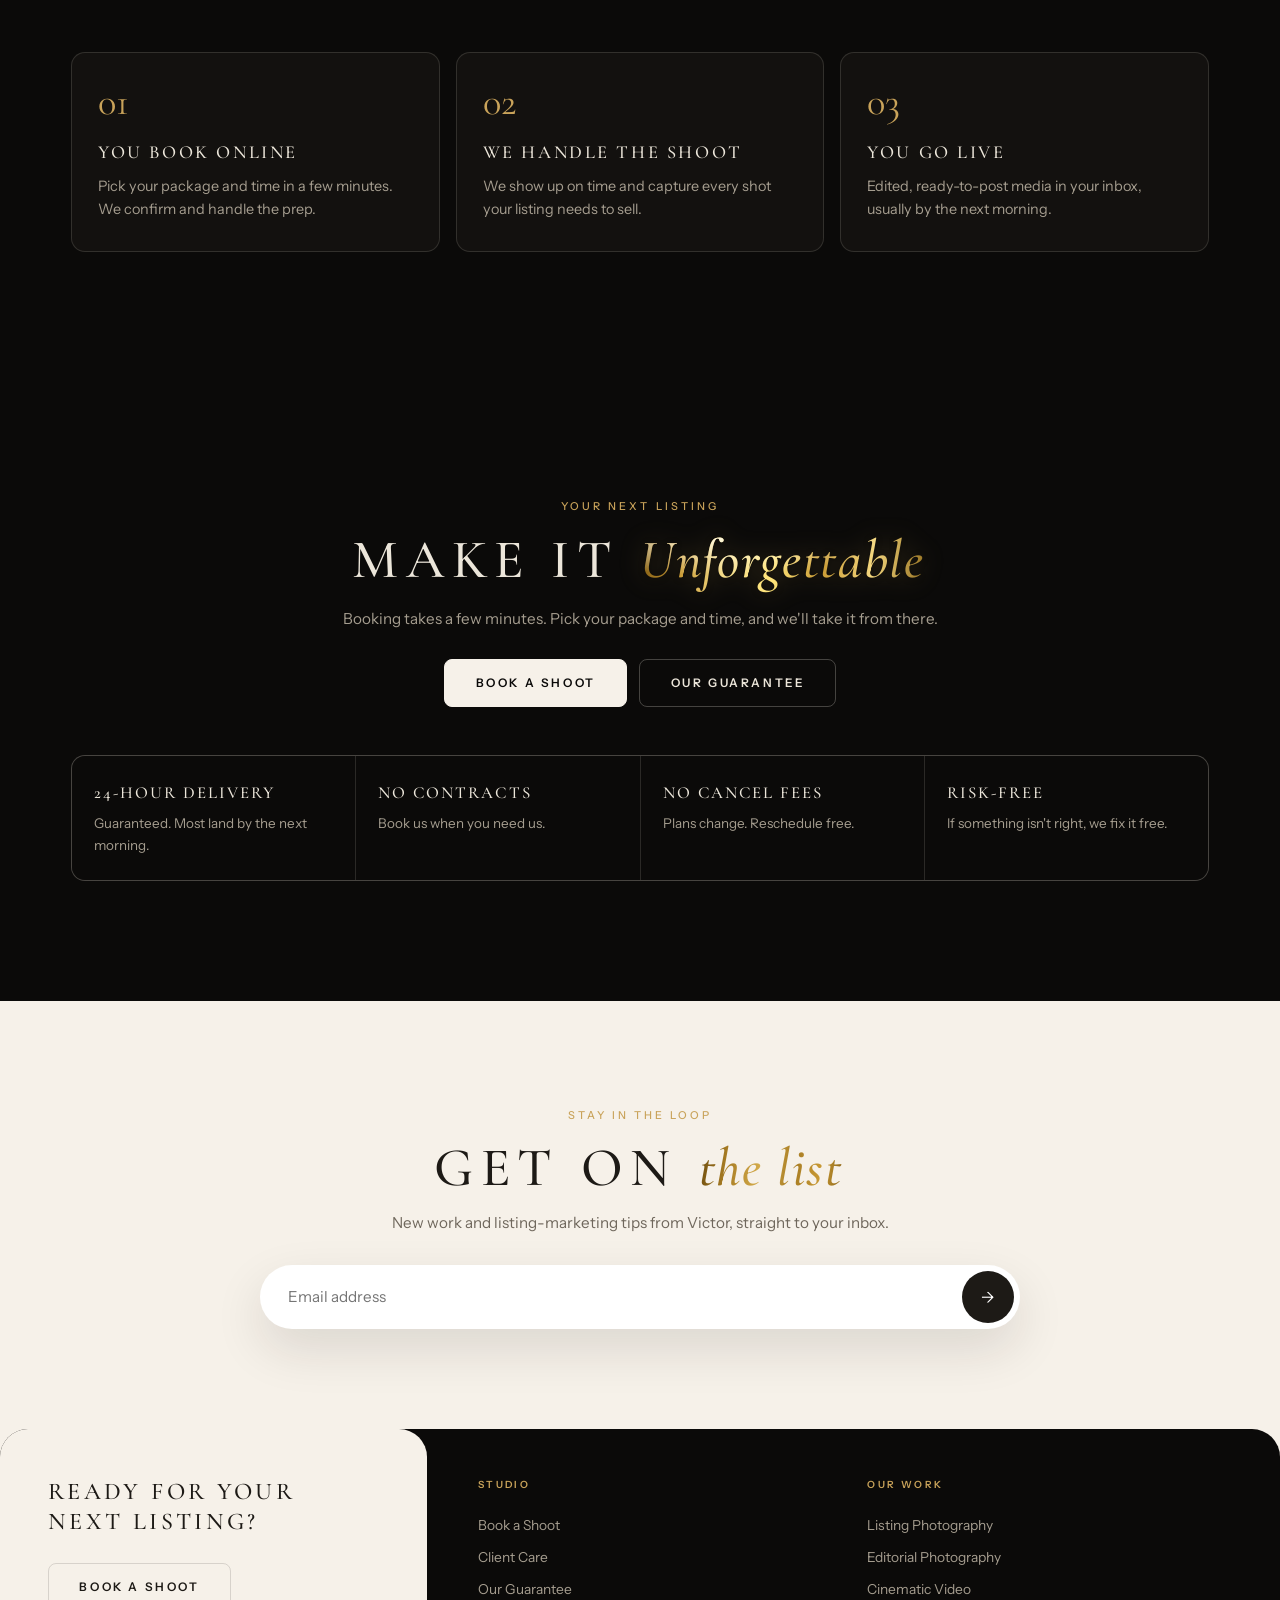
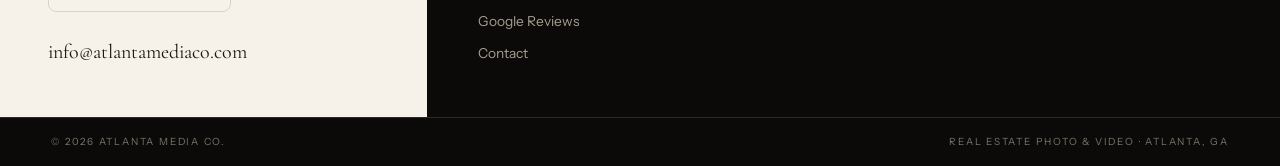
==== commit d2306312: "Launch website redesign (keeps 50% off promo pop-up) New look for all six pages. Pop-up, sign-up scr" ====
--- a/index.html
+++ b/index.html
@@ -1,1094 +1,249 @@
 <!DOCTYPE html>
 <html lang="en">
 <head>
-<meta charset="UTF-8" />
-<meta name="viewport" content="width=device-width, initial-scale=1.0" />
-<title>Atlanta Media Co. — Atlanta Real Estate Media</title>
-<meta name="description" content="Photo, video, and marketing for Atlanta &amp; North Georgia agents. Help your listings stand out, sell, and grow your name." />
-<meta property="og:type" content="website" />
-<meta property="og:url" content="https://atlantamediaco.com/" />
-<meta property="og:title" content="Atlanta Media Co. — Atlanta Real Estate Media" />
-<meta property="og:description" content="Photo, video, and marketing that help Atlanta &amp; North Georgia agents win listings, sell them, and grow their name." />
-<meta property="og:image" content="https://atlantamediaco.com/share-card.jpg" />
-<meta property="og:image:width" content="1200" />
-<meta property="og:image:height" content="630" />
-<meta name="twitter:card" content="summary_large_image" />
-<meta name="twitter:image" content="https://atlantamediaco.com/share-card.jpg" />
-<link rel="preconnect" href="https://fonts.googleapis.com" />
-<link rel="preconnect" href="https://fonts.gstatic.com" crossorigin />
-<link href="https://fonts.googleapis.com/css2?family=Archivo:ital,wght@0,500;0,600;0,700;0,800;1,500;1,600;1,700&family=Albert+Sans:wght@300;400;500;600;700&family=JetBrains+Mono:wght@400;500&family=Inter:wght@500;600;700;800&family=Playfair+Display:ital,wght@0,400;0,500;0,600;0,700;0,800;1,400;1,500;1,600&display=swap" rel="stylesheet" />
-<style>
-/* =================================================================
-   ATLANTA MEDIA CO. — CINEMATIC LUXURY
-   ================================================================= */
-:root{
-  --bg:#100d08;            /* warm cream (light) */
-  --bg-2:#1a1409;
-  --panel:#241b10;
-  --ivory:#f5ead0;         /* warm near-black text */
-  --ivory-2:#ecdfbf;
-  --muted:#b6a67f;
-  --muted-2:#968763;
-  --brass:#e7c568;         /* true red — Ferrari-ish, not pink/orange */
-  --brass-2:#ddba5c;       /* true red accent text */
-  --line:rgba(231,197,104,.26);
-  --line-2:rgba(231,197,104,.14);
-  --serif:'Playfair Display',Georgia,serif;
-  --sans:'Albert Sans',-apple-system,BlinkMacSystemFont,sans-serif;
-  --mono:'JetBrains Mono',ui-monospace,monospace;
-  --e:cubic-bezier(.16,1,.3,1);
-  --e2:cubic-bezier(.7,0,.2,1);
-  --pad:clamp(1.25rem,4.5vw,5rem);
-  --maxw:1560px;
-}
-*{margin:0;padding:0;box-sizing:border-box}
-html{-webkit-font-smoothing:antialiased;text-rendering:optimizeLegibility;scroll-behavior:smooth}
-body{font-family:var(--sans);background:var(--bg);color:var(--ivory);font-size:16px;line-height:1.6;overflow-x:hidden}
-img,video{display:block;max-width:100%}
-a{color:inherit;text-decoration:none}
-button{font-family:inherit;cursor:pointer;border:none;background:none;color:inherit}
-::selection{background:var(--brass);color:var(--bg)}
-.serif{font-family:var(--serif)}
-.italic{font-style:italic}
-em{font-style:italic;color:var(--brass-2);font-family:var(--serif)}
-/* grain */
-.grain{position:fixed;inset:0;z-index:9000;pointer-events:none;opacity:.04;mix-blend-mode:multiply;
-  background-image:url("data:image/svg+xml,%3Csvg viewBox='0 0 220 220' xmlns='http://www.w3.org/2000/svg'%3E%3Cfilter id='n'%3E%3CfeTurbulence type='fractalNoise' baseFrequency='0.85' numOctaves='3'/%3E%3C/filter%3E%3Crect width='100%25' height='100%25' filter='url(%23n)'/%3E%3C/svg%3E");}
-.vignette{position:fixed;inset:0;z-index:8999;pointer-events:none;box-shadow:inset 0 0 16vw rgba(50,34,16,.12)}
-/* ---------- custom cursor ---------- */
-.cursor-dot,.cursor-ring{position:fixed;top:0;left:0;z-index:9500;pointer-events:none;border-radius:50%;mix-blend-mode:difference}
-.cursor-dot{width:6px;height:6px;background:var(--ivory);transform:translate(-50%,-50%)}
-.cursor-ring{width:46px;height:46px;border:1px solid rgba(244,239,230,.6);transform:translate(-50%,-50%);
-  transition:width .35s var(--e),height .35s var(--e),background .35s var(--e),border-color .35s var(--e),opacity .35s}
-.cursor-ring .clabel{position:absolute;inset:0;display:grid;place-items:center;font-family:var(--mono);font-size:.5rem;letter-spacing:.15em;color:var(--bg);opacity:0;transition:opacity .3s;text-transform:uppercase}
-body.cur-hover .cursor-ring{width:84px;height:84px;background:var(--ivory);border-color:var(--ivory)}
-body.cur-hover .cursor-ring .clabel{opacity:1}
-@media(hover:none),(pointer:coarse){.cursor-dot,.cursor-ring{display:none}}
-/* ---------- preloader ---------- */
-.loader{position:fixed;inset:0;z-index:9999;background:var(--bg);display:flex;align-items:center;justify-content:center;flex-direction:column;gap:2.2rem}
-.loader.done{transform:translateY(-100%);transition:transform 1.1s var(--e)}
-.loader .lname{font-family:var(--serif);font-size:clamp(1.4rem,4vw,2.4rem);letter-spacing:.04em;color:var(--ivory);opacity:0;animation:fadeUp 1s var(--e) .15s forwards}
-.loader .lbar{width:min(320px,60vw);height:1px;background:var(--line);position:relative;overflow:hidden}
-.loader .lbar i{position:absolute;inset:0;background:var(--brass);transform:scaleX(0);transform-origin:left}
-.loader .lnum{font-family:var(--mono);font-size:.72rem;letter-spacing:.2em;color:var(--muted)}
-@keyframes fadeUp{from{opacity:0;transform:translateY(14px)}to{opacity:1;transform:translateY(0)}}
-/* ---------- type helpers ---------- */
-.tag{font-family:var(--mono);font-size:.66rem;letter-spacing:.22em;text-transform:uppercase;color:var(--brass-2);display:inline-flex;align-items:center;gap:.7rem}
-.tag::before{content:"";width:1.4rem;height:1px;background:var(--brass-2)}
-.tag.bare::before{display:none}
-.tag.center{justify-content:center}
-h1,h2,h3{font-family:var(--serif);font-weight:500;line-height:1.08;letter-spacing:-.01em}
-h2,h3{text-wrap:balance}
-/* word reveal */
-.lines .ln{display:block;overflow:hidden}
-.lines .w{display:inline-block;overflow:hidden;vertical-align:top}
-.lines .w > span{display:inline-block;transform:translateY(110%);transition:transform 1s var(--e)}
-.lines.in .w > span{transform:translateY(0)}
-.lines .w{margin-right:.26em}
-/* ---------- buttons ---------- */
-.btn{position:relative;display:inline-flex;align-items:center;gap:.8rem;font-family:var(--sans);font-weight:500;
-  font-size:.78rem;letter-spacing:.14em;text-transform:uppercase;padding:1.1rem 2rem;border-radius:1px;overflow:hidden;z-index:0;
-  transition:color .5s var(--e)}
-.btn .ar{transition:transform .5s var(--e)}
-.btn:hover .ar{transform:translateX(5px)}
-.btn::after{content:"";position:absolute;inset:0;z-index:-1;transition:transform .6s var(--e);transform-origin:left}
-.btn-brass{background:var(--brass);color:var(--bg)}
-.btn-brass::after{background:var(--ivory);transform:scaleX(0)}
-.btn-brass:hover::after{transform:scaleX(1)}
-.btn-out{border:1px solid var(--line);color:var(--ivory)}
-.btn-out::after{background:var(--ivory);transform:scaleX(0)}
-.btn-out:hover{color:var(--bg)}
-.btn-out:hover::after{transform:scaleX(1)}
-.btn-line{padding:0;letter-spacing:.16em;position:relative}
-.btn-line span.u{position:absolute;left:0;bottom:-6px;height:1px;width:100%;background:currentColor;transform:scaleX(1);transform-origin:right;transition:transform .5s var(--e)}
-.btn-line:hover span.u{transform:scaleX(0);transform-origin:left}
-/* =================================================================
-   NAV
-   ================================================================= */
-header.nav{position:fixed;top:0;left:0;width:100%;z-index:1000;padding:1.7rem var(--pad);
-  display:flex;align-items:center;justify-content:space-between;
-  transition:transform .6s var(--e),background .5s var(--e),padding .5s var(--e),border-color .5s var(--e);
-  border-bottom:1px solid transparent}
-header.nav.hide{transform:translateY(-100%)}
-header.nav.solid{background:rgba(16,13,8,.87);backdrop-filter:blur(20px);-webkit-backdrop-filter:blur(20px);
-  padding:1.1rem var(--pad);border-bottom:1px solid var(--line-2)}
-.wordmark{font-family:var(--serif);font-size:1.3rem;letter-spacing:.02em;line-height:1}
-.wordmark small{display:block;font-family:var(--mono);font-size:.52rem;letter-spacing:.32em;color:var(--muted);margin-top:.4rem;text-transform:uppercase}
-.nav-r{display:flex;align-items:center;gap:2.4rem}
-.nav-r a.l{position:relative;font-family:var(--mono);font-size:.7rem;letter-spacing:.16em;text-transform:uppercase;color:var(--ivory-2);transition:color .4s}
-.nav-r a.l::after{content:"";position:absolute;left:0;bottom:-4px;width:0;height:1px;background:var(--brass);transition:width .4s var(--e)}
-.nav-r a.l:hover{color:var(--brass-2)}
-.nav-r a.l:hover::after{width:100%}
-.nav-book{font-family:var(--mono);font-size:.68rem;letter-spacing:.14em;text-transform:uppercase;border:1px solid var(--line);padding:.7rem 1.3rem;border-radius:1px;transition:all .45s var(--e)}
-.nav-book:hover{background:var(--brass);border-color:var(--brass);color:var(--bg)}
-.burger{display:none;flex-direction:column;gap:6px;width:30px;z-index:1100}
-.burger span{height:1.5px;width:100%;background:var(--ivory);transition:all .4s var(--e)}
-.menu-open .burger span:nth-child(1){transform:translateY(7.5px) rotate(45deg)}
-.menu-open .burger span:nth-child(2){opacity:0}
-.menu-open .burger span:nth-child(3){transform:translateY(-7.5px) rotate(-45deg)}
-.mobile{position:fixed;inset:0;z-index:1050;background:var(--bg);display:flex;flex-direction:column;justify-content:center;padding:var(--pad);overflow-y:auto;transform:translateY(-100%);visibility:hidden;transition:transform .7s var(--e),visibility 0s linear .7s}
-.menu-open .mobile{transform:translateY(0);visibility:visible;transition:transform .7s var(--e),visibility 0s}
-.menu-open header.nav{z-index:1100;background:transparent;border-bottom-color:transparent}
-.mobile a{font-family:var(--serif);font-size:clamp(2.2rem,11vw,4rem);padding:.45rem 0;border-bottom:1px solid var(--line-2);transition:color .4s,padding-left .4s var(--e)}
-.mobile a:hover{color:var(--brass-2);padding-left:1rem}
-/* =================================================================
-   HERO
-   ================================================================= */
-.hero{position:relative;height:100svh;min-height:640px;overflow:hidden;display:flex;align-items:flex-end;padding:0 var(--pad) clamp(2.5rem,6vh,5rem)}
-.hero-media{position:absolute;inset:0;z-index:0;overflow:hidden}
-.hero-media video,.hero-media .fb{position:absolute;inset:0;width:100%;height:118%;object-fit:cover;top:-9%}
-.hero-media video{opacity:0;transition:opacity 1.6s var(--e)}
-.hero-media video.ready{opacity:1}
-.fb{background:
-  radial-gradient(110% 80% at 78% 12%,rgba(227,29,29,.20),transparent 55%),
-  radial-gradient(120% 120% at 8% 92%,rgba(206,186,156,.5),transparent 60%),
-  linear-gradient(160deg,#f7f3ea 0%,#ece4d4 50%,#e3d8c3 100%);
-  animation:kb 30s var(--e2) infinite alternate}
-.fb::after{content:"";position:absolute;inset:0;opacity:.25;mix-blend-mode:multiply;
-  background-image:url("data:image/svg+xml,%3Csvg viewBox='0 0 400 400' xmlns='http://www.w3.org/2000/svg'%3E%3Cfilter id='n2'%3E%3CfeTurbulence type='fractalNoise' baseFrequency='0.6' numOctaves='2'/%3E%3C/filter%3E%3Crect width='100%25' height='100%25' filter='url(%23n2)'/%3E%3C/svg%3E")}
-@keyframes kb{from{transform:scale(1.04)}to{transform:scale(1.16)}}
-.hero-scrim{position:absolute;inset:0;z-index:1;background:linear-gradient(to top,rgba(245,241,232,.94) 2%,rgba(245,241,232,.5) 38%,rgba(245,241,232,.15) 62%,rgba(245,241,232,.45) 100%)}
-/* cinematic letterbox bars */
-.bar{position:absolute;left:0;width:100%;height:6vh;background:var(--bg);z-index:3;pointer-events:none}
-.bar.top{top:0}.bar.bot{bottom:0}
-.hero-in{position:relative;z-index:4;width:100%;max-width:var(--maxw);margin:0 auto}
-.hero h1{font-size:clamp(2.3rem,5.4vw,5.6rem);line-height:1;letter-spacing:-.015em;max-width:18ch;margin:1.4rem 0 1.5rem}
-.hero h1 .sm{display:block;font-size:.32em;font-style:italic;font-weight:400;color:var(--ivory-2);letter-spacing:0;margin-bottom:.25em}
-.hero .lede{font-size:clamp(1rem,1.4vw,1.18rem);max-width:48ch;color:rgba(26,22,17,.75);line-height:1.6}
-.hero-cta{display:flex;flex-wrap:wrap;gap:1.1rem;align-items:center;margin-top:2.4rem}
-.hero-corners{position:absolute;inset:0;z-index:4;pointer-events:none}
-.hc{position:absolute;font-family:var(--mono);font-size:.64rem;letter-spacing:.18em;text-transform:uppercase;color:rgba(26,22,17,.5)}
-.hc.tl{top:calc(6vh + 1.6rem);left:var(--pad)}
-.hc.br{bottom:calc(6vh + 1.6rem);right:var(--pad);text-align:right}
-.scroll-cue{position:absolute;left:50%;bottom:calc(6vh + 1.2rem);transform:translateX(-50%);z-index:4;display:flex;flex-direction:column;align-items:center;gap:.6rem;color:rgba(26,22,17,.5);pointer-events:none}
-.scroll-cue .ln{width:1px;height:40px;background:linear-gradient(var(--brass),transparent);animation:drop 2.2s var(--e) infinite}
-.scroll-cue span{font-family:var(--mono);font-size:.6rem;letter-spacing:.2em;text-transform:uppercase}
-@keyframes drop{0%{transform:scaleY(0);transform-origin:top}45%{transform:scaleY(1);transform-origin:top}55%{transform:scaleY(1);transform-origin:bottom}100%{transform:scaleY(0);transform-origin:bottom}}
-.sound{position:absolute;right:var(--pad);bottom:calc(6vh + 1.2rem);z-index:5;display:flex;align-items:center;gap:.6rem;font-family:var(--mono);font-size:.6rem;letter-spacing:.16em;text-transform:uppercase;color:rgba(26,22,17,.7);pointer-events:auto}
-.sound .dot{width:30px;height:30px;border:1px solid var(--line);border-radius:50%;display:grid;place-items:center}
-.sound:hover .dot{border-color:var(--brass)}
-.sound svg{width:13px;height:13px;fill:var(--ivory)}
-/* hero entrance (after loader) */
-.he{opacity:0;transform:translateY(22px)}
-.reveal-now .he{opacity:1;transform:translateY(0);transition:opacity 1s var(--e),transform 1s var(--e)}
-.reveal-now .d1{transition-delay:.1s}.reveal-now .d2{transition-delay:.25s}.reveal-now .d3{transition-delay:.4s}.reveal-now .d4{transition-delay:.55s}
-/* =================================================================
-   MARQUEE
-   ================================================================= */
-.strip{border-top:1px solid var(--line-2);border-bottom:1px solid var(--line-2);padding:1.5rem 0;overflow:hidden;background:var(--bg)}
-.strip .lab{text-align:center;font-family:var(--mono);font-size:.62rem;letter-spacing:.24em;color:var(--muted);text-transform:uppercase;margin-bottom:1.1rem}
-.mq{display:flex;width:max-content;gap:3.5rem;white-space:nowrap;animation:scrollx 45s linear infinite}
-.strip:hover .mq{animation-play-state:paused}
-.mq .it{font-family:var(--serif);font-size:1.4rem;color:var(--ivory-2);display:inline-flex;align-items:center;gap:3.5rem;font-style:italic}
-.mq .it::after{content:"✦";font-style:normal;color:var(--brass);font-size:.6rem}
-@keyframes scrollx{to{transform:translateX(-50%)}}
-/* =================================================================
-   SECTION SHELL
-   ================================================================= */
-section{padding:clamp(3.5rem,8vh,6.5rem) var(--pad);position:relative}
-.wrap{max-width:var(--maxw);margin:0 auto;width:100%}
-.shead{display:flex;flex-wrap:wrap;align-items:flex-end;justify-content:space-between;gap:1.5rem;margin-bottom:clamp(2.5rem,5vh,4.5rem)}
-.shead h2{font-size:clamp(1.75rem,3.2vw,2.75rem);max-width:24ch}
-/* =================================================================
-   MANIFESTO
-   ================================================================= */
-.manifesto .big{font-family:var(--serif);font-size:clamp(1.35rem,2.6vw,2.2rem);line-height:1.22;font-weight:400;max-width:26ch;letter-spacing:-.005em}
-.manifesto .grid{display:grid;grid-template-columns:1fr;gap:2rem}
-.manifesto .note{max-width:40ch;color:var(--muted);justify-self:end;font-size:1.02rem}
-@media(min-width:900px){.manifesto .grid{grid-template-columns:1.5fr .8fr;align-items:end}}
-/* =================================================================
-   FEATURED REELS (vertical)
-   ================================================================= */
-.reels{background:var(--bg-2)}
-.reel-row{display:flex;gap:clamp(.9rem,1.6vw,1.4rem);overflow-x:auto;scroll-snap-type:x mandatory;padding-bottom:1rem;-ms-overflow-style:none;scrollbar-width:none}
-.reel-row::-webkit-scrollbar{display:none}
-.reel{position:relative;flex:0 0 auto;width:clamp(220px,23vw,300px);aspect-ratio:9/16;border-radius:3px;overflow:hidden;background:var(--panel);scroll-snap-align:start;cursor:pointer}
-.reel video,.reel img{width:100%;height:100%;object-fit:cover;transition:transform 1s var(--e)}.reel-vimeo{position:absolute;inset:0;width:100%;height:100%;border:0}
-.reel:hover video,.reel:hover img{transform:scale(1.05)}
-.reel .meta{position:absolute;left:0;right:0;bottom:0;padding:1.1rem;z-index:2;
-  background:linear-gradient(to top,rgba(8,6,4,.85),transparent)}
-.reel .meta .pl{font-family:var(--mono);font-size:.62rem;letter-spacing:.14em;color:#e7c568;text-transform:uppercase}
-.reel .meta .ti{font-family:var(--serif);font-size:1.05rem;margin-top:.25rem;color:#f6f2ea}
-.reel .pp{position:absolute;top:1rem;right:1rem;width:34px;height:34px;border-radius:50%;background:rgba(244,239,230,.16);backdrop-filter:blur(6px);display:grid;place-items:center;border:1px solid var(--line);z-index:2;transition:all .4s}
-.reel:hover .pp{background:var(--brass);border-color:var(--brass)}
-.reel .pp svg{width:11px;height:11px;fill:var(--ivory)}.reels{overflow:hidden}.reel-carousel{position:relative}.reel-row{display:flex;gap:clamp(1.6rem,3vw,2.6rem);overflow-x:auto;scroll-snap-type:x mandatory;padding:2rem clamp(.5rem,4vw,3rem) 2.4rem;-ms-overflow-style:none;scrollbar-width:none;scroll-padding-left:clamp(.5rem,4vw,3rem)}.reel-row::-webkit-scrollbar{display:none}.reel-cell{flex:0 0 auto;scroll-snap-align:center}.phone{position:relative;width:clamp(258px,26vw,300px);aspect-ratio:1179/2556;border-radius:17%/8%;background:linear-gradient(145deg,#43454a,#0c0c0e 32%,#050506 70%,#26272b);padding:2.5%;box-shadow:0 44px 90px -22px rgba(0,0,0,.85),0 0 0 1px rgba(0,0,0,.5);transition:transform .7s var(--e)}.phone:hover{transform:translateY(-10px)}.phone::before{content:'';position:absolute;left:-1.5px;top:30%;width:2px;height:13%;border-radius:2px;background:linear-gradient(#6a6c72,#242529)}.phone::after{content:'';position:absolute;right:-1.5px;top:25%;width:2px;height:17%;border-radius:2px;background:linear-gradient(#6a6c72,#242529)}.phone-scr{position:relative;width:100%;height:100%;border-radius:14%/6.3%;overflow:hidden;background:#111}.reel-vimeo{position:absolute;top:50%;left:50%;transform:translate(-50%,-50%);width:123%;height:100%;border:0;pointer-events:none;z-index:0}.rl-gt{position:absolute;top:0;left:0;right:0;height:15%;background:linear-gradient(rgba(0,0,0,.38),transparent);z-index:1;pointer-events:none}.rl-gb{position:absolute;bottom:0;left:0;right:0;height:34%;background:linear-gradient(transparent,rgba(0,0,0,.66));z-index:1;pointer-events:none}.rl-st{position:absolute;top:1.4%;left:0;right:0;z-index:7;display:flex;justify-content:space-between;align-items:center;padding:0 8% 0 8.5%;color:#fff}.rl-st .clk{font-size:.76rem;font-weight:700}.rl-st .sic{display:flex;align-items:center;gap:5px}.rl-st .sic svg{height:11px;fill:#fff}.rl-island{position:absolute;top:2.9%;left:50%;transform:translateX(-50%);width:31%;height:3.4%;background:#000;border-radius:99px;z-index:8}.rl-top{position:absolute;top:6.7%;left:0;right:0;z-index:5;display:flex;align-items:center;padding:0 5%}.rl-top .bk{width:9px;height:16px;flex:0 0 auto}.rl-top .bk svg{width:100%;height:100%;fill:none;stroke:#fff;stroke-width:2.6}.rl-top .ttl{position:absolute;left:0;right:0;text-align:center;font-weight:700;font-size:.98rem;color:#fff;text-shadow:0 1px 4px rgba(0,0,0,.4)}.rl-top .cam{margin-left:auto;width:21px;height:21px}.rl-top .cam svg{width:100%;height:100%;fill:none;stroke:#fff;stroke-width:1.7}.rl-rail{position:absolute;right:3.4%;bottom:13.5%;z-index:5;display:flex;flex-direction:column;align-items:center;gap:16px}.rl-act{display:flex;flex-direction:column;align-items:center;gap:3px;color:#fff}.rl-act svg{width:28px;height:28px;fill:none;stroke:#fff;stroke-width:1.85}.rl-act b{font-size:.66rem;font-weight:600;text-shadow:0 1px 2px rgba(0,0,0,.5)}.rl-act.more svg{fill:#fff;stroke:none;width:22px;height:22px}.rl-disc{width:29px;height:29px;border-radius:8px;border:2px solid #fff;overflow:hidden;box-shadow:0 2px 6px rgba(0,0,0,.55);margin-top:2px}.rl-disc img{width:100%;height:100%;object-fit:cover;display:block;animation:rlspin 5s linear infinite}@keyframes rlspin{to{transform:rotate(360deg)}}.rl-info{position:absolute;left:4.5%;right:16%;bottom:9.5%;z-index:5;color:#fff}.rl-uline{display:flex;align-items:center;gap:7px}.rl-ava{width:30px;height:30px;border-radius:50%;flex:0 0 auto;overflow:hidden;border:1.5px solid rgba(255,255,255,.9)}.rl-ava img{width:100%;height:100%;object-fit:cover;display:block}.rl-uline .un{font-weight:600;font-size:.8rem;text-shadow:0 1px 3px rgba(0,0,0,.5)}.rl-uline .vf{width:13px;height:13px;flex:0 0 auto}.rl-uline .fol{font-weight:600;font-size:.74rem;border:1px solid rgba(255,255,255,.9);border-radius:8px;padding:.16rem .72rem;margin-left:3px}.rl-cap{font-size:.77rem;line-height:1.3;margin-top:9px;white-space:nowrap;overflow:hidden;text-overflow:ellipsis;text-shadow:0 1px 3px rgba(0,0,0,.55)}.rl-aud{display:flex;align-items:center;gap:6px;margin-top:10px;font-size:.72rem;font-weight:500;text-shadow:0 1px 2px rgba(0,0,0,.5)}.rl-aud svg.mn{width:13px;height:13px;fill:#fff;flex:0 0 auto}.rl-aud .nm{white-space:nowrap;overflow:hidden;text-overflow:ellipsis;max-width:50%}.rl-aud .usr{display:flex;align-items:center;gap:3px;opacity:.92;flex:0 0 auto}.rl-aud .usr svg{width:11px;height:11px;fill:#fff}.rl-athumb{position:absolute;right:0;bottom:0;width:34px;height:34px;border-radius:7px;border:1.5px solid rgba(255,255,255,.85);overflow:hidden;z-index:6}.rl-athumb img{width:100%;height:100%;object-fit:cover;display:block}.rl-nav{position:absolute;left:0;right:0;bottom:2.4%;z-index:6;display:flex;align-items:center;justify-content:space-between;padding:0 7.5%}.rl-nav svg{width:23px;height:23px;fill:none;stroke:#fff;stroke-width:1.85}.rl-nav .np{width:22px;height:22px;border-radius:50%;overflow:hidden;border:1px solid rgba(255,255,255,.5)}.rl-nav .np img{width:100%;height:100%;object-fit:cover;display:block}.rl-home{position:absolute;bottom:.8%;left:50%;transform:translateX(-50%);width:32%;height:4px;border-radius:99px;background:#fff;opacity:.92;z-index:9}.rc-arrow{position:absolute;top:50%;transform:translateY(-50%);z-index:12;width:50px;height:50px;border-radius:50%;background:rgba(20,15,8,.66);-webkit-backdrop-filter:blur(8px);backdrop-filter:blur(8px);border:1px solid var(--line);color:var(--ivory);font-family:var(--serif);font-size:1.7rem;line-height:0;display:grid;place-items:center;cursor:pointer;transition:all .4s var(--e)}.rc-arrow:hover{background:var(--brass);color:var(--bg);border-color:var(--brass)}.rc-arrow.prev{left:-4px}.rc-arrow.next{right:-4px}@media(max-width:760px){.rc-arrow{display:none}}
-/* placeholder */
-.ph{position:absolute;inset:0;display:flex;flex-direction:column;align-items:center;justify-content:center;gap:.8rem;overflow:hidden;background:linear-gradient(145deg,var(--panel),#0d0a06)}
-.ph::before{content:"";position:absolute;inset:0;opacity:.25;mix-blend-mode:multiply;
-  background-image:url("data:image/svg+xml,%3Csvg viewBox='0 0 300 300' xmlns='http://www.w3.org/2000/svg'%3E%3Cfilter id='n3'%3E%3CfeTurbulence type='fractalNoise' baseFrequency='0.65' numOctaves='2'/%3E%3C/filter%3E%3Crect width='100%25' height='100%25' filter='url(%23n3)'/%3E%3C/svg%3E")}
-.ph .ico{width:28px;height:28px;opacity:.5;stroke:var(--brass-2);fill:none;stroke-width:1.2}
-.ph .lb{position:relative;font-family:var(--mono);font-size:.6rem;letter-spacing:.16em;text-transform:uppercase;color:var(--muted)}
-/* =================================================================
-   SERVICES (hover preview)
-   ================================================================= */
-.services{background:var(--bg)}
-.svc-wrap{position:relative}
-.svc-list{border-top:1px solid var(--line)}
-.svc{display:grid;grid-template-columns:1fr;gap:1.4rem;align-items:center;padding:clamp(1.6rem,3.6vw,2.6rem) 0;border-bottom:1px solid var(--line);position:relative;transition:padding-left .5s var(--e)}
-.svc:hover{padding-left:1.4rem}
-.svc .n{font-family:var(--mono);font-size:.78rem;color:var(--brass);align-self:start;padding-top:.5rem}
-.svc .nm{font-family:var(--serif);font-size:clamp(1.35rem,2.4vw,1.9rem);line-height:1.05;transition:color .4s,opacity .4s}
-.svc .ds{color:var(--muted);max-width:46ch;margin-top:.6rem;font-size:.98rem}
-.svc .tags{display:flex;flex-wrap:wrap;gap:.5rem;margin-top:.7rem}
-.svc .tg{font-family:var(--mono);font-size:.6rem;letter-spacing:.1em;text-transform:uppercase;color:var(--muted-2);border:1px solid var(--line-2);padding:.3rem .7rem;border-radius:99px}
-.svc .pk{font-family:var(--mono);font-size:.66rem;color:var(--muted-2);letter-spacing:.1em;text-transform:uppercase;align-self:start;padding-top:.5rem;transition:color .4s}
-.svc:hover .nm{color:var(--brass-2)}
-@media(hover:hover) and (pointer:fine){
-  .svc-wrap.has-hover .svc:not(.active) .nm{opacity:.32}
-}
-.svc-preview{position:fixed;width:300px;height:380px;border-radius:3px;overflow:hidden;pointer-events:none;z-index:50;opacity:0;transform:scale(.94) translate(-50%,-50%);transition:opacity .4s var(--e),transform .5s var(--e);box-shadow:0 30px 80px rgba(0,0,0,.55)}
-.svc-preview.show{opacity:1;transform:scale(1) translate(-50%,-50%)}
-.svc-preview img,.svc-preview video{width:100%;height:100%;object-fit:cover}
-@media(max-width:780px){.svc-preview{display:none}}
-/* =================================================================
-   SELECTED WORK (full-bleed projects)
-   ================================================================= */
-.work{background:var(--bg-2)}
-.work-tiles{display:grid;grid-template-columns:1fr;gap:1.2rem}
-@media(min-width:760px){.work-tiles{grid-template-columns:repeat(3,1fr)}}
-.wt{display:block}
-.wt-img{position:relative;aspect-ratio:4/3;overflow:hidden;border-radius:4px;background:var(--panel)}
-@media(min-width:760px){.wt-img{aspect-ratio:4/5}}
-.wt-img img{width:100%;height:100%;object-fit:cover;transition:transform .9s var(--e)}
-.wt:hover .wt-img img{transform:scale(1.04)}
-.wt-play{position:absolute;left:1rem;bottom:1rem;width:46px;height:46px;border-radius:50%;background:rgba(16,13,8,.6);-webkit-backdrop-filter:blur(6px);backdrop-filter:blur(6px);border:1px solid rgba(245,234,208,.35);display:grid;place-items:center}
-.wt-play svg{width:15px;height:15px;fill:var(--ivory);margin-left:2px}
-.wt-cap{display:flex;justify-content:space-between;align-items:baseline;gap:1rem;margin-top:.9rem}
-.wt-t{font-family:var(--serif);font-size:1.3rem;color:var(--ivory);transition:color .3s}
-.wt:hover .wt-t{color:var(--brass-2)}
-.wt-n{color:var(--muted);font-size:.9rem;white-space:nowrap}
-.proj{position:relative;cursor:pointer}
-.proj-media{position:relative;overflow:hidden;border-radius:3px;aspect-ratio:16/9;background:var(--panel);
-  clip-path:inset(8% 6% 8% 6%);transition:clip-path 1.2s var(--e)}
-.proj.in .proj-media{clip-path:inset(0 0 0 0)}
-.proj-media .inner{position:absolute;inset:0;transform:scale(1.18);transition:transform 1.4s var(--e)}
-.proj.in .proj-media .inner{transform:scale(1)}
-.proj-media .inner img,.proj-media .inner video{width:100%;height:100%;object-fit:cover}
-.proj-media .scrim{position:absolute;inset:0;background:linear-gradient(to top,rgba(8,6,4,.6),transparent 45%);opacity:0;transition:opacity .5s}
-.proj:hover .proj-media .scrim{opacity:1}
-.proj:hover .proj-media .inner{transform:scale(1.04)}
-.proj .pp-big{position:absolute;top:50%;left:50%;transform:translate(-50%,-50%) scale(.8);width:clamp(70px,7vw,96px);height:clamp(70px,7vw,96px);border-radius:50%;background:rgba(244,239,230,.12);backdrop-filter:blur(8px);border:1px solid var(--line);display:grid;place-items:center;z-index:3;opacity:0;transition:all .5s var(--e)}
-.proj:hover .pp-big{opacity:1;transform:translate(-50%,-50%) scale(1)}
-.proj .pp-big svg{width:22px;height:22px;fill:var(--ivory);margin-left:3px}
-.proj-foot{display:flex;flex-wrap:wrap;justify-content:space-between;align-items:baseline;gap:1rem;margin-top:1.3rem}
-.proj-foot .t{font-family:var(--serif);font-size:clamp(1.5rem,3.4vw,2.6rem);line-height:1;transition:color .4s}
-.proj:hover .proj-foot .t{color:var(--brass-2)}
-.proj-foot .m{font-family:var(--mono);font-size:.7rem;letter-spacing:.12em;color:var(--muted);text-transform:uppercase}
-.proj-foot .m b{color:var(--brass-2);font-weight:400}
-/* =================================================================
-   FILM BAND
-   ================================================================= */
-.filmband{padding:0;background:var(--bg)}
-.filmband .frame{position:relative;height:clamp(420px,72vh,760px);overflow:hidden;display:grid;place-items:center}
-.filmband video,.filmband img{position:absolute;inset:0;width:100%;height:110%;object-fit:cover;top:-5%}
-.filmband .scrim{position:absolute;inset:0;background:radial-gradient(120% 90% at 50% 50%,rgba(245,241,232,.4),rgba(16,13,8,.87))}
-.filmband .center{position:relative;z-index:2;text-align:center;padding:0 var(--pad)}
-.filmband .center .k{font-family:var(--mono);font-size:.66rem;letter-spacing:.22em;color:var(--brass-2);text-transform:uppercase}
-.filmband .center h2{font-size:clamp(2rem,6vw,5rem);margin:1rem 0 2rem;max-width:18ch;margin-inline:auto}
-.fplay{position:relative;width:clamp(80px,9vw,120px);height:clamp(80px,9vw,120px);border-radius:50%;background:rgba(26,22,17,.06);border:1px solid var(--line);display:grid;place-items:center;margin:0 auto;backdrop-filter:blur(8px);transition:all .5s var(--e)}
-.fplay::after{content:"";position:absolute;inset:0;border-radius:50%;border:1px solid var(--brass-2);animation:pulse 2.8s var(--e) infinite}
-@keyframes pulse{0%{transform:scale(1);opacity:.6}100%{transform:scale(1.7);opacity:0}}
-.fplay:hover{background:var(--brass);transform:scale(1.05)}
-.fplay svg{width:26px;height:26px;fill:var(--ivory);margin-left:4px}
-/* =================================================================
-   PROOF BAR (sits under the hero; overlaps it on wide screens)
-   ================================================================= */
-.proof{position:relative;z-index:6;padding:0 var(--pad);background:var(--bg)}
-.proof-in{max-width:var(--maxw);margin:0 auto;display:grid;grid-template-columns:1fr 1fr;gap:1px;background:var(--line-2);border:1px solid var(--line-2);border-radius:4px;overflow:hidden}
-.pf{display:block;background:var(--bg-2);padding:1.05rem 1.15rem 1.15rem}
-a.pf:hover .pf-n{color:var(--brass-2)}
-.pf-n{font-family:var(--serif);font-weight:500;font-size:1.45rem;line-height:1.15;color:var(--ivory);transition:color .3s}
-.pf-n .st5{font-family:var(--sans);font-size:.78rem;letter-spacing:.12em;color:var(--brass);margin-left:.45rem;vertical-align:.18em}
-.pf-l{color:var(--muted);font-size:.9rem;line-height:1.4;margin-top:.3rem}
-@media(min-width:900px){
-  .proof{background:transparent;margin-top:-3.6rem}
-  .proof-in{grid-template-columns:repeat(4,1fr);background:rgba(231,197,104,.16)}
-  .pf{background:rgba(16,13,8,.84);-webkit-backdrop-filter:blur(12px);backdrop-filter:blur(12px);padding:1.25rem 1.5rem 1.35rem}
-  .hero{padding-bottom:calc(clamp(2.5rem,6vh,5rem) + 3.6rem)}
-}
-@media(max-width:899px){.proof{padding-top:1.25rem}}
-/* =================================================================
-   ABOUT
-   ================================================================= */
-.about{background:var(--bg)}
-.about-grid{display:grid;grid-template-columns:1fr;gap:clamp(2.5rem,5vw,4.5rem);align-items:center}
-@media(min-width:900px){.about-grid{grid-template-columns:.82fr 1.18fr}}
-.about-photo{position:relative;aspect-ratio:4/5;border-radius:3px;overflow:hidden;background:var(--panel);clip-path:inset(6% 0 6% 0);transition:clip-path 1.2s var(--e)}
-.about-photo.in{clip-path:inset(0 0 0 0)}
-.about-photo .inner{position:absolute;inset:0;transform:scale(1.15);transition:transform 1.4s var(--e)}
-.about-photo.in .inner{transform:scale(1)}
-.about-photo .inner img{width:100%;height:100%;object-fit:cover;object-position:50% 20%}
-.about-photo .badge{position:absolute;left:0;bottom:1.4rem;background:var(--brass);color:var(--bg);padding:.6rem 1.2rem;font-family:var(--mono);font-size:.62rem;letter-spacing:.14em;text-transform:uppercase;z-index:2}
-.about-body h2{font-size:clamp(2rem,4.6vw,3.6rem);margin:1.1rem 0 1.4rem;max-width:18ch}
-.about-body p{color:var(--muted);max-width:54ch;margin-bottom:1.1rem;font-size:1.05rem}
-.about-sign{font-family:var(--serif);font-style:italic;font-size:1.7rem;margin-top:1.6rem;color:var(--ivory)}
-.about-role{font-family:var(--mono);font-size:.66rem;letter-spacing:.14em;text-transform:uppercase;color:var(--muted-2);margin-top:.4rem}
-/* =================================================================
-   PROCESS
-   ================================================================= */
-.process{background:var(--bg-2)}
-.steps{display:grid;grid-template-columns:1fr;gap:clamp(1.6rem,3vw,2.5rem)}
-@media(min-width:820px){.steps{grid-template-columns:repeat(3,1fr)}}
-.step{padding-top:1.6rem;border-top:1px solid var(--line)}
-.step .sn{font-family:var(--mono);font-size:.72rem;color:var(--brass);letter-spacing:.1em}
-.step h3{font-size:clamp(1.2rem,1.8vw,1.45rem);margin:.8rem 0 .5rem}
-.step p{color:var(--muted);max-width:34ch}
-/* =================================================================
-   TESTIMONIALS
-   ================================================================= */
-.tests{background:var(--bg);overflow:hidden}
-.rv-head{display:flex;flex-wrap:wrap;align-items:flex-end;justify-content:space-between;gap:2rem;margin-bottom:clamp(2rem,4vh,3rem)}
-.rv-head h2{font-size:clamp(1.75rem,3.2vw,2.75rem);max-width:24ch}
-.rv-badge{display:flex;align-items:center;gap:1.1rem;border:1px solid var(--line);padding:1.1rem 1.4rem;border-radius:3px;transition:border-color .4s,background .4s}
-.rv-badge:hover{border-color:var(--brass);background:rgba(231,197,104,.05)}
-.rv-score{font-family:var(--serif);font-size:3rem;line-height:1;color:var(--ivory)}
-.rv-stars{color:var(--brass);letter-spacing:.18em;font-size:.95rem}
-.rv-meta{font-family:var(--mono);font-size:.64rem;letter-spacing:.14em;text-transform:uppercase;color:var(--muted);margin-top:.35rem}
-.rv-link{font-family:var(--mono);font-size:.64rem;letter-spacing:.14em;text-transform:uppercase;color:var(--brass-2);margin-left:.6rem;white-space:nowrap}
-.rv-feature{text-align:center;padding:clamp(2rem,4.5vh,3.2rem) 0;border-top:1px solid var(--line-2);border-bottom:1px solid var(--line-2);margin-bottom:clamp(2.5rem,5vh,4rem)}
-.rv-feature .rv-stars{font-size:.9rem;letter-spacing:.3em}
-.rv-feature blockquote{font-family:var(--serif);font-size:clamp(1.25rem,2.3vw,1.85rem);line-height:1.3;max-width:30ch;margin:1.4rem auto 1.6rem;color:var(--ivory)}
-.rv-who .nm{font-family:var(--mono);font-size:.72rem;letter-spacing:.14em;text-transform:uppercase;color:var(--ivory)}
-.rv-who .rl{font-family:var(--mono);font-size:.62rem;letter-spacing:.12em;text-transform:uppercase;color:var(--muted-2);margin-top:.35rem}
-.tests{padding-top:clamp(3.5rem,8vh,6rem);padding-bottom:clamp(3.5rem,8vh,6rem)}
-.rv-carousel{position:relative}
-.rv-row{display:flex;gap:1.4rem;overflow-x:auto;scroll-snap-type:x mandatory;scrollbar-width:none;-ms-overflow-style:none;padding:.4rem 0 .6rem}
-.rv-row::-webkit-scrollbar{display:none}
-.rv-row .rv-card{flex:0 0 86%;scroll-snap-align:start;display:flex;flex-direction:column;margin-bottom:0}
-@media(min-width:700px){.rv-row .rv-card{flex-basis:calc((100% - 1.4rem)/2)}}
-@media(min-width:1080px){.rv-row .rv-card{flex-basis:calc((100% - 2.8rem)/3)}}
-.rv-row .rv-card .rv-who{margin-top:auto}
-.rv-carousel .rc-arrow.prev{left:-60px}.rv-carousel .rc-arrow.next{right:-60px}
-@media(max-width:1179px){.rv-carousel .rc-arrow{display:none}}
-.rv-card{background:var(--bg-2);border:1px solid var(--line-2);border-radius:3px;padding:1.6rem 1.6rem 1.4rem;transition:border-color .4s,transform .6s var(--e)}
-.rv-card:hover{border-color:var(--line);transform:translateY(-4px)}
-.rv-card .rv-stars{font-size:.8rem}
-.rv-card p{color:var(--ivory-2);font-size:1rem;line-height:1.65;margin:1rem 0 1.3rem}
-.rv-card .rv-who{display:flex;justify-content:space-between;align-items:baseline;gap:1rem;padding-top:1rem;border-top:1px solid var(--line-2)}
-.rv-card .rv-who .rl{margin-top:0}
-.rv-more{text-align:center;margin-top:1.6rem}
-/* guarantee */
-.guarantee{background:var(--bg);padding-top:0}
-.g-row{display:grid;gap:1.4rem;align-items:center;background:var(--bg-2);border:1px solid var(--line-2);border-left:2px solid var(--brass);border-radius:4px;padding:clamp(1.4rem,3vw,2rem) clamp(1.3rem,3vw,2.2rem)}
-@media(min-width:900px){.g-row{grid-template-columns:1fr auto;gap:3rem}}
-.g-row h2{font-size:clamp(1.35rem,2.2vw,1.8rem)}
-.g-row p{color:var(--muted);max-width:62ch;margin-top:.45rem;font-size:1rem}
-.g-row .btn{justify-self:start}
-.g-more{color:var(--brass-2);white-space:nowrap;border-bottom:1px solid rgba(221,186,92,.35)}
-.g-more:hover{color:var(--ivory);border-color:var(--ivory)}
-/* agent video testimonials */
-.rv-videos{display:grid;grid-template-columns:repeat(auto-fit,minmax(220px,1fr));gap:1.4rem;margin-bottom:clamp(2rem,4vh,3rem)}
-.rv-video .vf{position:relative;aspect-ratio:9/16;border-radius:3px;overflow:hidden;background:var(--panel);border:1px solid var(--line-2)}
-.rv-video .vf iframe{position:absolute;inset:0;width:100%;height:100%;border:0}
-.rv-video .nm{font-family:var(--mono);font-size:.72rem;letter-spacing:.14em;text-transform:uppercase;color:var(--ivory);margin-top:.9rem}
-.rv-video .rl{font-family:var(--mono);font-size:.62rem;letter-spacing:.12em;text-transform:uppercase;color:var(--muted-2);margin-top:.3rem}
-/* hero proof line */
-.hero-proof{display:inline-flex;flex-wrap:wrap;align-items:center;gap:.5rem .9rem;margin-top:1.8rem;font-family:var(--mono);font-size:.66rem;letter-spacing:.14em;text-transform:uppercase;color:var(--ivory-2)}
-.hero-proof .hp-stars{color:var(--brass);letter-spacing:.15em;font-size:.8rem}
-.hero-proof .sep{color:var(--brass);opacity:.6}
-.hero-proof:hover{color:var(--ivory)}
-/* promise row */
-.promise{list-style:none;display:grid;grid-template-columns:1fr;gap:1.4rem;max-width:1100px;margin:clamp(3rem,6vh,4rem) auto 0;text-align:left}
-@media(min-width:700px){.promise{grid-template-columns:repeat(2,1fr)}}
-@media(min-width:1080px){.promise{grid-template-columns:repeat(4,1fr)}}
-.promise li{border-top:1px solid var(--line);padding-top:1.1rem}
-.promise b{display:block;font-family:var(--serif);font-weight:500;font-size:1.15rem;color:var(--ivory)}
-.promise span{display:block;color:var(--muted);font-size:.95rem;margin-top:.35rem}
-/* =================================================================
-   CTA
-   ================================================================= */
-.cta{background:var(--bg-2);text-align:center;padding:clamp(4rem,9vh,7rem) var(--pad)}
-.cta .k{font-family:var(--mono);font-size:.66rem;letter-spacing:.2em;color:var(--brass-2);text-transform:uppercase}
-.cta h2{font-size:clamp(2rem,4.4vw,3.6rem);line-height:1.05;max-width:18ch;margin:0 auto 1.2rem}
-.cta .sub{color:var(--muted);max-width:46ch;margin:0 auto 2.6rem;font-size:1.05rem}
-.cta .avail{font-family:var(--mono);font-size:.64rem;letter-spacing:.18em;text-transform:uppercase;color:var(--muted-2);margin-top:2.2rem;display:inline-flex;align-items:center;gap:.6rem}
-.cta .avail .pulse{width:7px;height:7px;border-radius:50%;background:var(--brass);box-shadow:0 0 0 0 rgba(227,29,29,.6);animation:beat 2s infinite}
-@keyframes beat{0%{box-shadow:0 0 0 0 rgba(227,29,29,.5)}70%{box-shadow:0 0 0 9px rgba(227,29,29,0)}100%{box-shadow:0 0 0 0 rgba(227,29,29,0)}}
-/* =================================================================
-   FOOTER
-   ================================================================= */
-footer{background:var(--bg);padding:clamp(3.5rem,8vh,6rem) var(--pad) 2.2rem;border-top:1px solid var(--line-2)}
-.foot-top{display:grid;grid-template-columns:1fr;gap:3rem;padding-bottom:3rem;border-bottom:1px solid var(--line-2)}
-@media(min-width:860px){.foot-top{grid-template-columns:1.5fr .6fr .6fr 1fr}}
-.foot-brand .wm{font-family:var(--serif);font-size:2.2rem}
-.foot-brand p{color:var(--muted-2);max-width:32ch;margin-top:1.2rem;font-size:.95rem}
-.fcol h4{font-family:var(--mono);font-size:.64rem;letter-spacing:.18em;text-transform:uppercase;color:var(--brass-2);margin-bottom:1.2rem}
-.fcol a,.fcol p{display:block;color:var(--ivory-2);font-size:.95rem;padding:.35rem 0;transition:color .3s,padding-left .3s var(--e)}
-.fcol a:hover{color:var(--brass-2);padding-left:.4rem}
-.nl{display:flex;border:1px solid var(--line);border-radius:1px;overflow:hidden;margin-top:.6rem}
-.nl input{flex:1;background:transparent;border:none;padding:.85rem 1rem;color:var(--ivory);font-family:inherit;font-size:.9rem;outline:none}
-.nl input::placeholder{color:var(--muted-2)}
-.nl button{background:var(--brass);color:var(--bg);padding:0 1.1rem;font-family:var(--mono);font-size:.66rem;letter-spacing:.1em;text-transform:uppercase;transition:background .4s}
-.nl button:hover{background:var(--brass-2)}
-.foot-bottom{display:flex;flex-wrap:wrap;justify-content:space-between;gap:1rem;margin-top:2.2rem;font-family:var(--mono);font-size:.66rem;letter-spacing:.1em;color:var(--muted-2);text-transform:uppercase}
-.foot-bottom .soc{display:flex;gap:1.4rem}
-.foot-bottom .soc a:hover{color:var(--brass-2)}
-/* =================================================================
-   LIGHTBOX
-   ================================================================= */
-.lightbox{position:fixed;inset:0;z-index:2000;background:rgba(6,5,4,.96);backdrop-filter:blur(10px);display:none;align-items:center;justify-content:center;padding:var(--pad)}
-.lightbox.open{display:flex}
-.lb-in{position:relative;max-width:1200px;width:100%;max-height:88vh}
-.lb-in img,.lb-in video{width:100%;max-height:88vh;object-fit:contain;border-radius:3px}
-.lb-close{position:absolute;top:-3rem;right:0;font-family:var(--mono);font-size:.7rem;letter-spacing:.16em;text-transform:uppercase;display:flex;gap:.6rem;align-items:center;color:#f4efe6}
-.lb-close:hover{color:#e7c568}
-.lb-cap{position:absolute;bottom:-2.6rem;left:0;font-family:var(--mono);font-size:.7rem;letter-spacing:.12em;text-transform:uppercase;color:#c9c0b0}
-/* =================================================================
-   REVEAL + RESPONSIVE
-   ================================================================= */
-.reveal{opacity:0;transform:translateY(30px);transition:opacity 1s var(--e),transform 1s var(--e)}
-.reveal.in{opacity:1;transform:translateY(0)}
-.par{will-change:transform}
-@media(max-width:1180px){.nav-r{display:none}.burger{display:flex}}
-@media(prefers-reduced-motion:reduce){
-  *{animation:none!important;transition-duration:.001ms!important}
-  .reveal,.he,.lines .w>span{opacity:1!important;transform:none!important}
-  .proj-media,.about-photo{clip-path:none!important}
-  .proj-media .inner,.about-photo .inner{transform:none!important}
-}
-/* ===== HERO over-video legibility (custom) ===== */
-.hero-scrim{background:
-  linear-gradient(105deg, rgba(8,7,5,.82) 0%, rgba(8,7,5,.52) 34%, rgba(8,7,5,.18) 58%, rgba(8,7,5,0) 82%),
-  linear-gradient(to top, rgba(8,7,5,.50), rgba(8,7,5,0) 50%)}
-.hero .bar{display:none}.hero .sound{display:none}.hero-vimeo{position:absolute;top:50%;left:50%;width:100vw;height:56.25vw;min-width:177.78vh;min-height:100vh;transform:translate(-50%,-50%);border:0;pointer-events:none}.hero-mp4{position:absolute;inset:0;width:100%;height:100%;object-fit:cover;display:none;opacity:1!important}@media(max-width:768px){.hero-vimeo{display:none}.hero-mp4{display:block}}
-.svc-view{display:inline-block;margin-top:.9rem;font-size:.92rem;font-weight:500;color:var(--brass-2)}
-.svc.has-gallery{cursor:pointer}
-.glb{position:fixed;inset:0;z-index:3000;background:rgba(8,7,4,.97);-webkit-backdrop-filter:blur(6px);backdrop-filter:blur(6px);display:none;overflow-y:auto;padding:clamp(3rem,7vh,5rem) clamp(1rem,4vw,3rem) 4rem}
-.glb.open{display:block}
-.glb-head{display:flex;justify-content:space-between;align-items:center;max-width:1500px;margin:0 auto 1.6rem;gap:1rem}
-.glb-head h3{font-family:var(--serif);font-size:clamp(1.6rem,3.6vw,2.7rem);color:var(--ivory)}
-.gclose{font-family:var(--mono);font-size:.7rem;letter-spacing:.16em;text-transform:uppercase;color:var(--ivory);border:1px solid var(--line);padding:.6rem 1.1rem;border-radius:1px;flex:0 0 auto;cursor:pointer}
-.gclose:hover{background:var(--brass);color:var(--bg);border-color:var(--brass)}
-.glb-grid{max-width:1500px;margin:0 auto;column-count:3;column-gap:14px}
-@media(max-width:900px){.glb-grid{column-count:2}}
-@media(max-width:560px){.glb-grid{column-count:1}}
-.glb-grid img{width:100%;margin:0 0 14px;border-radius:3px;display:block;break-inside:avoid;background:var(--panel)}
-.hero .hc.br,.hero .hc.tl{display:none}
-.hero h1,.hero h1 .sm,.hero h1 em{font-family:'Playfair Display',Georgia,serif;letter-spacing:-.005em}
-/* same brushed-gold finish on every gold headline word */
-h2 em,.manifesto .big em{background:radial-gradient(135% 130% at 26% 16%,rgba(255,249,224,.98) 0%,rgba(255,244,205,0) 44%),linear-gradient(96deg,#7c5810 0%,#c99a34 15%,#f7e08d 31%,#ffe479 47%,#c99b34 63%,#f4d77e 80%,#8f6a1a 100%);-webkit-background-clip:text;background-clip:text;-webkit-text-fill-color:transparent;color:transparent;-webkit-box-decoration-break:clone;box-decoration-break:clone;padding-right:.06em;filter:drop-shadow(0 1px 3px rgba(0,0,0,.3)) drop-shadow(0 0 12px rgba(240,201,95,.18))}
-.hero h1{font-weight:500;font-style:normal}
-.hero h1 .sm,.hero h1 em{font-style:italic}
-.hero h1{color:#f7f3ea}
-.hero h1 .sm{color:rgba(247,243,234,.86)}
-.hero em,.hero h1 em{color:#f1d488}
-.hero .lede{color:rgba(247,243,234,.9)}
-.hero .btn-line{color:#f7f3ea}
-.hero .tag{color:#f5efe5}
-.hero .tag::before{background:#f5efe5}
-.hero .hc{color:rgba(247,243,234,.72)}
-.hero .scroll-cue{color:rgba(247,243,234,.78)}
-.hero .sound{color:rgba(247,243,234,.85)}
-.hero .sound svg{fill:#f7f3ea}
-.hero .sound .dot{border-color:rgba(247,243,234,.45)}
-header.nav:not(.solid) .wordmark{color:#f7f3ea}
-header.nav:not(.solid) .wordmark small{color:rgba(247,243,234,.72)}
-header.nav:not(.solid) .nav-r a.l{color:rgba(247,243,234,.92)}
-header.nav:not(.solid) .nav-book{color:#f7f3ea;border-color:rgba(247,243,234,.45)}
-header.nav:not(.solid) .burger span{background:#f7f3ea}
-#film{display:none}
-.team-grid{display:grid;grid-template-columns:1fr;gap:clamp(2rem,4vw,3rem);margin-top:.5rem}
-@media(min-width:760px){.team-grid{grid-template-columns:1fr 1fr;gap:clamp(2.5rem,5vw,4rem)}}
-.team-member .about-photo{aspect-ratio:4/5;max-width:330px;margin-bottom:1.3rem}
-.tm-ph{position:absolute;inset:0;display:grid;place-items:center;text-align:center;padding:1rem;background:linear-gradient(145deg,var(--panel),#0d0a06);font-family:var(--mono);font-size:.6rem;letter-spacing:.14em;text-transform:uppercase;color:var(--muted)}
-.tm-name{font-family:var(--serif);font-size:1.5rem;line-height:1.1;margin-top:.2rem}
-.tm-role{font-family:var(--mono);font-size:.64rem;letter-spacing:.14em;text-transform:uppercase;color:var(--muted-2);margin-top:.5rem}
-.tm-bio{color:var(--muted);max-width:42ch;margin-top:.9rem;font-size:.97rem}
-
-.hero h1 em{background:radial-gradient(135% 130% at 26% 16%,rgba(255,249,224,.98) 0%,rgba(255,244,205,0) 44%),linear-gradient(96deg,#7c5810 0%,#c99a34 15%,#f7e08d 31%,#ffe479 47%,#c99b34 63%,#f4d77e 80%,#8f6a1a 100%);-webkit-background-clip:text;background-clip:text;-webkit-text-fill-color:transparent;color:transparent;filter:drop-shadow(0 2px 6px rgba(0,0,0,.35)) drop-shadow(0 0 16px rgba(240,201,95,.30))}
-.btn-brass{background:#e7c568;color:#1b1305}
-</style>
-<noscript><style>.he{opacity:1!important;transform:none!important}.reveal,.proj,.about-photo{opacity:1!important;transform:none!important;clip-path:none!important}.loader{display:none!important}.proj-media .inner,.about-photo .inner{transform:none!important}</style></noscript>
+<meta charset="UTF-8">
+<meta name="viewport" content="width=device-width, initial-scale=1.0">
+<title>Atlanta Media Co. — Real Estate Photo &amp; Video</title>
+<meta name="description" content="Photo, video, and marketing for Atlanta &amp; North Georgia agents. Help your listings stand out, sell, and build your brand.">
+<meta property="og:type" content="website">
+<meta property="og:url" content="https://atlantamediaco.com/">
+<meta property="og:title" content="Atlanta Media Co. — Real Estate Photo &amp; Video">
+<meta property="og:description" content="Photo, video, and marketing for Atlanta &amp; North Georgia agents. Help your listings stand out, sell, and build your brand.">
+<meta property="og:image" content="https://atlantamediaco.com/share-card.jpg">
+<meta property="og:image:width" content="1200">
+<meta property="og:image:height" content="630">
+<meta name="twitter:card" content="summary_large_image">
+<meta name="twitter:image" content="https://atlantamediaco.com/share-card.jpg">
+<link rel="preconnect" href="https://fonts.googleapis.com">
+<link rel="preconnect" href="https://fonts.gstatic.com" crossorigin>
+<link href="https://fonts.googleapis.com/css2?family=Cormorant+Garamond:ital,wght@0,400;0,500;0,600;1,400;1,500&family=Instrument+Sans:wght@400;500;600&display=swap" rel="stylesheet">
+<link rel="stylesheet" href="/styles.css?v=23">
 </head>
-<body>
-<div class="grain"></div>
-<div class="vignette"></div>
-<div class="cursor-dot"></div>
-<div class="cursor-ring"><span class="clabel">View</span></div>
-<!-- NAV -->
-<header class="nav" id="nav">
-  <a href="#top" class="wordmark" data-cursor="">Atlanta Media Co.</a>
-  <nav class="nav-r">
-    <a href="#work" class="l">Work</a>
-    <a href="#services" class="l">Services</a>
-    <a href="#about" class="l">About</a>
-    <a href="/client-care" class="l">Client Care</a>
-    <a href="/guarantee" class="l">Our Guarantee</a>
-    <a href="#contact" class="l">Contact</a>
-    <a href="#" class="nav-book" data-book>Book a Shoot</a>
-  </nav>
-  <button class="burger" id="burger" aria-label="Menu"><span></span><span></span><span></span></button>
-</header>
-<div class="mobile" id="mobile">
-  <a href="#work">Work</a>
-  <a href="#services">Services</a>
-  <a href="#about">About</a>
-  <a href="/client-care">Client Care</a>
-  <a href="/guarantee">Our Guarantee</a>
-  <a href="#contact">Contact</a>
-  <a href="#" data-book>Book a Shoot</a>
+<body id="top">
+
+<!-- HERO -->
+<section class="hero intro">
+  <div class="hero-media" style="background-image:url(hero-poster.jpg)">
+    <iframe src="https://player.vimeo.com/video/1220375566?h=3c1de00dcf&background=1&autoplay=1&loop=1&muted=1&autopause=0" allow="autoplay; fullscreen" title="Atlanta Media Co. showreel"></iframe>
+  </div>
+  <div class="hero-in">
+    <p class="tagline he d1">Atlanta Real Estate Media</p>
+    <h1 class="he d2">Win the listing.<br>Sell the home.<br><em>Build your brand.</em></h1>
+    <p class="lede he d3">Photos, video, and marketing that make your listings stand out, and make you the agent sellers want to hire.</p>
+    <div class="btns he d4">
+      <a class="btn btn-glass" href="https://order.atlantamediaco.com/order/atlmediaco/media">Book My Shoot</a>
+    </div>
+  </div>
+  <a class="hero-foot he d4" href="#services"><span class="caps">Browse by Service</span><small>Tap to view</small></a>
+</section>
+
+<!-- REVIEWS -->
+<section id="reviews" class="sec">
+  <div class="wrap sec-head rv">
+    <span class="eyebrow">Client reviews</span>
+    <h2 class="h-lg">You're in <em>Good Hands</em></h2>
+    <p>5.0 stars from 13 reviews on Google.</p>
+  </div>
+  <div class="reviews">
+    <article class="review"><span class="stars">★★★★★</span><q>Since using Victor this year all of my social media reels have gotten more views and comments. I am consistently asked to refer him to other Realtors.</q><span class="who"><b>Tara N.</b> · Realtor</span></article>
+    <article class="review"><span class="stars">★★★★★</span><q>Victor and his team are the best. Professional, timely, and truly talented. He delivers the photos back in less than 24 hours and they're always beautiful.</q><span class="who"><b>Bailey M.</b> · Google review</span></article>
+    <article class="review"><span class="stars">★★★★★</span><q>Victor's photos of my house turned out great. His communication was perfect and got my house sold faster than I anticipated.</q><span class="who"><b>Kylan M.</b> · Home seller</span></article>
+    <article class="review"><span class="stars">★★★★★</span><q>They're professional, reliable, on time, have quick turnaround times, and are incredibly easy to work and communicate with.</q><span class="who"><b>Bob C.</b> · Google review</span></article>
+    <article class="review"><span class="stars">★★★★★</span><q>Victor made beautiful photos of my listing. He listened to what I wanted and delivered that and more.</q><span class="who"><b>Alicia T.</b> · Google review</span></article>
+    <article class="review"><span class="stars">★★★★★</span><q>He was so quick to get me my photos back and I was so pleasantly surprised at the editing! 11/10!</q><span class="who"><b>Annie B.</b> · Google review</span></article>
+    <article class="review"><span class="stars">★★★★★</span><q>It's rare to come across someone who's both dependable and so easy to work with.</q><span class="who"><b>N'evaeh W.</b> · Google review</span></article>
+  </div>
+  <div class="btns" style="margin-top:36px">
+    <a class="btn btn-solid" href="https://maps.google.com/?cid=7793355568307794385">Read All Reviews</a>
+    <a class="btn" href="https://order.atlantamediaco.com/order/atlmediaco/media">Book a Shoot</a>
+  </div>
+</section>
+
+<!-- STATS -->
+<section class="stats">
+  <span class="eyebrow">By the numbers</span>
+  <div class="stat-row">
+    <div class="stat"><b>400+</b><span>Listings shot</span></div>
+    <div class="stat"><b>24 hr</b><span>Delivery, guaranteed</span></div>
+    <div class="stat"><b>5.0★</b><span>On Google</span></div>
+    <div class="stat"><b>48 hr</b><span>Free reshoot if anything&rsquo;s off</span></div>
+  </div>
+</section>
+
+<!-- TRUSTED BY -->
+<section class="trusted">
+  <span class="eyebrow">Trusted by agents &amp; brokerages across Georgia</span>
+  <div class="mq"><span>Keller Williams Cartersville</span><span>RE/MAX Greater Atlanta</span><span>Coldwell Banker Realty NW</span><span>Atlanta Communities</span><span>Berkshire Hathaway</span><span>Compass</span></div>
+</section>
+
+<!-- SOCIAL REELS -->
+<section id="closer" class="sec">
+  <div class="wrap sec-head rv">
+    <span class="eyebrow">Social media</span>
+    <h2 class="h-lg">Reels That Get You <em>Noticed</em></h2>
+    <p>Short vertical videos made for your feed. They show off the listing and keep your name in front of sellers.</p>
+  </div>
+  <div class="stack-wrap"><div class="iphones stack" data-iphones="0,1,4"></div></div>
+  <div class="btns" style="margin-top:28px">
+    <a class="btn btn-solid" href="#" data-ig>Follow on Instagram</a>
+  </div>
+</section>
+
+<!-- SERVICE CARDS -->
+<section class="sec tight" style="padding-bottom:0">
+  <div class="wrap sec-head rv">
+    <span class="eyebrow">Services</span>
+    <h2 class="h-lg">Everything Your Listing Needs</h2>
+    <p>Photos, video, and marketing in one booking.</p>
+  </div>
+</section>
+<div id="services" class="cards">
+  <a class="card rv" href="listing-photography" style="background-image:url(thumbs/li-02.jpg)"><h3>Listing Photography</h3><p>Clean, MLS-ready photos for everyday listings, delivered fast.</p></a>
+  <a class="card rv" href="editorial-photography" style="background-image:url(thumbs/ed-08.jpg)"><h3>Editorial Photography</h3><p>Bright, true-to-color photos that make every room the one buyers remember.</p></a>
+  <a class="card rv" href="cinematic-video" style="background-image:url(thumbs/li-01.jpg)"><h3>Cinematic Video</h3><p>Listing videos and vertical reels that let buyers feel the home first.</p></a>
+  <a class="card rv" href="#closer" style="background-image:url(thumbs/li-46.jpg)"><h3>Branding &amp; Marketing</h3><p>Listing sites, social content and branding that keep your name out front.</p></a>
 </div>
-<main id="top">
-  <!-- HERO -->
-  <section class="hero" id="home">
-    <div class="hero-media" id="heroMedia"><div class="fb par" data-speed="0.12"></div><iframe class="hero-vimeo" src="https://player.vimeo.com/video/1220375566?h=3c1de00dcf&background=1&autoplay=1&loop=1&muted=1&autopause=0" allow="autoplay; fullscreen" title="Atlanta Media Co. hero film"></iframe><video class="hero-mp4" src="hero.mp4" muted loop autoplay playsinline preload="none" poster="hero-poster.jpg"></video></div>
-    <div class="hero-scrim"></div>
-    <div class="bar top"></div><div class="bar bot"></div>
-    <div class="hero-corners">
-      <div class="hc tl" id="hcLoc">Atlanta · North Georgia</div>
-      <div class="hc br">Reel — 2025</div>
-    </div>
-    <div class="hero-in">
-      <h1 class="he d2">
-        
-        Win the listing.<br>Sell the home.<br><em>Grow your name.</em>
-      </h1>
-      <p class="lede he d3" id="heroLede">Photos, film, and marketing that make your listings stand out — and make you the agent sellers want to hire.</p>
-      <div class="hero-cta he d4">
-        <a href="#" class="btn btn-brass" data-book data-cursor>Book My Shoot <span class="ar">→</span></a>
-        <a href="#" class="btn btn-line" id="heroReel" data-cursor>Watch the Reel <span class="u"></span></a>
+
+<div class="chipbar">
+  <p class="caps">Browse by Service</p>
+  <div class="chips">
+    <a class="chip" href="listing-photography">Photography</a>
+    <a class="chip" href="cinematic-video">Videography</a>
+    <a class="chip" href="cinematic-video">Social Reels</a>
+    <a class="chip" href="editorial-photography">Twilight</a>
+    <a class="chip" href="cinematic-video">Walkthroughs</a>
+    <a class="chip" href="#closer">Listing Sites</a>
+    <a class="chip" href="#closer">Agent Branding</a>
+    <a class="chip" href="https://order.atlantamediaco.com/order/atlmediaco/media">See Pricing</a>
+  </div>
+</div>
+
+<!-- COLLAGE BAND -->
+<section class="collage">
+  <div class="collage-grid" aria-hidden="true">
+    <img src="thumbs/li-01.jpg" alt=""><img src="thumbs/ed-03.jpg" alt=""><img src="thumbs/li-13.jpg" alt=""><img src="thumbs/ed-41.jpg" alt=""><img src="thumbs/li-44.jpg" alt=""><img src="thumbs/ed-14.jpg" alt="">
+    <img src="thumbs/li-11.jpg" alt=""><img src="thumbs/li-46.jpg" alt=""><img src="thumbs/ed-08.jpg" alt=""><img src="thumbs/li-02.jpg" alt=""><img src="thumbs/ed-29.jpg" alt=""><img src="thumbs/li-40.jpg" alt="">
+    <img src="thumbs/ed-22.jpg" alt=""><img src="thumbs/li-29.jpg" alt=""><img src="thumbs/li-50.jpg" alt=""><img src="thumbs/ed-36.jpg" alt=""><img src="thumbs/li-21.jpg" alt=""><img src="thumbs/ed-02.jpg" alt="">
+    <img src="thumbs/li-35.jpg" alt=""><img src="thumbs/ed-17.jpg" alt=""><img src="thumbs/li-48.jpg" alt=""><img src="thumbs/ed-10.jpg" alt=""><img src="thumbs/li-17.jpg" alt=""><img src="thumbs/li-43.jpg" alt="">
+  </div>
+  <div class="rv">
+    <h2 class="h-xl">Listings That Stand Out</h2>
+    <p>Photos · Video · Marketing</p>
+  </div>
+</section>
+
+<!-- CLOSER LOOK: PHOTO -->
+<section class="sec" style="padding-top:0">
+  <div class="wrap sec-head rv">
+    <span class="eyebrow">A closer look</span>
+    <h2 class="h-lg">Photography</h2>
+    <p>Every room shot at its best. Clean composition, true-to-life color and careful editing, delivered within 24 hours and ready for the MLS, print and social.</p>
+  </div>
+  <div class="strip rv">
+    <a href="editorial-photography"><img src="thumbs/ed-02.jpg" alt="" loading="lazy"></a>
+    <a href="listing-photography"><img src="thumbs/li-13.jpg" alt="" loading="lazy"></a>
+    <a href="editorial-photography"><img src="thumbs/ed-41.jpg" alt="" loading="lazy"></a>
+    <a href="listing-photography"><img src="thumbs/li-11.jpg" alt="" loading="lazy"></a>
+    <a href="editorial-photography"><img src="thumbs/ed-14.jpg" alt="" loading="lazy"></a>
+    <a href="listing-photography"><img src="thumbs/li-44.jpg" alt="" loading="lazy"></a>
+    <a href="editorial-photography"><img src="thumbs/ed-29.jpg" alt="" loading="lazy"></a>
+    <a href="listing-photography"><img src="thumbs/li-50.jpg" alt="" loading="lazy"></a>
+  </div>
+  <div class="wrap split rv">
+    <div>
+      <h3 class="h-md">Editorial &amp; Listing Photography</h3>
+      <p class="sub">Bright, crisp + true to life</p>
+      <p>Editorial photography for listings that deserve the full treatment: interiors, exteriors and twilight. Listing photography for everyday listings: consistent quality and fast turnaround, so you can go live sooner.</p>
+    </div>
+    <div>
+      <div class="checks">
+        <div class="check">Delivered within 24 hours, guaranteed</div>
+        <div class="check">Interiors, exteriors + twilight</div>
+        <div class="check">MLS-ready, print-ready, social-ready</div>
       </div>
-    </div>
-    <button class="sound" id="soundBtn" aria-label="Toggle sound"><span class="dot"><svg id="soundIcon" viewBox="0 0 24 24"><path d="M3 9v6h4l5 5V4L7 9H3z"/><line x1="16" y1="9" x2="22" y2="15" stroke="currentColor" stroke-width="2"/><line x1="22" y1="9" x2="16" y2="15" stroke="currentColor" stroke-width="2"/></svg></span><span id="soundLabel">Sound Off</span></button>
-  </section>
-  <!-- PROOF -->
-  <div class="proof" id="stats"><div class="proof-in" id="statGrid"></div></div>
-  <!-- TRUSTED -->
-  <div class="strip">
-    <div class="lab">Trusted by agents &amp; brokerages across Georgia</div>
-    <div class="mq" id="mq"></div>
-  </div>
-  <!-- TESTIMONIALS -->
-  <section class="tests" id="testimonials">
-    <div class="wrap">
-      <div class="rv-head reveal">
-        <div><h2>Hear it from <em>agents like you.</em></h2></div>
-        <a class="rv-badge" id="rvBadge" href="#" target="_blank" rel="noopener" data-cursor>
-          <div class="rv-score" id="rvScore">5.0</div>
-          <div><div class="rv-stars">★★★★★</div><div class="rv-meta" id="rvMeta">Reviews on Google</div></div>
-          <span class="rv-link">Read all →</span>
-        </a>
+      <div class="btns">
+        <a class="btn" href="editorial-photography">Editorial Work</a>
+        <a class="btn" href="listing-photography">Listing Work</a>
       </div>
-      <div class="rv-videos" id="rvVideos" hidden></div>
-      <figure class="rv-feature reveal" id="rvFeature"></figure>
-      <div class="rv-carousel"><button class="rc-arrow prev" id="rvPrev" aria-label="Previous reviews">‹</button><div class="rv-row" id="rvGrid"></div><button class="rc-arrow next" id="rvNext" aria-label="More reviews">›</button></div>
-    </div>
-  </section>
-  <!-- GUARANTEE -->
-  <section class="guarantee" id="guarantee">
-    <div class="wrap">
-      <div class="g-row reveal">
-        <div class="g-copy">
-          <h2>Every shoot is <em>risk-free.</em></h2>
-          <p>If something isn't right with the photos, we come back and reshoot at no charge within 48 hours. We don't stop until you're happy. <a href="/guarantee" class="g-more">How our guarantee works</a></p>
-        </div>
-        <a href="#" class="btn btn-brass" data-book data-cursor>Book My Shoot <span class="ar">→</span></a>
-      </div>
-    </div>
-  </section>
-  <!-- MANIFESTO -->
-  <section class="manifesto" id="intro">
-    <div class="wrap">
-      <div class="grid">
-        <p class="big reveal">You need more than good photos. You need someone who answers fast, shows up on time, and cares how your listing looks <em>as much as you do.</em></p>
-        <p class="note reveal">When your listing sells and the next seller calls you because of it, we've done our job.</p>
-      </div>
-    </div>
-  </section>
-  <!-- FEATURED REELS -->
-  <section class="reels" id="reels">
-    <div class="wrap">
-      <div class="shead reveal">
-        <div><h2>Reels that get <em>you noticed.</em></h2></div>
-        <a href="#" class="btn btn-line" id="reelsAll" data-cursor>Follow on Instagram <span class="u"></span></a>
-      </div>
-      <div class="reel-carousel"><button class="rc-arrow prev" id="rcPrev" aria-label="Previous reels">‹</button><div class="reel-row" id="reelRow"></div><button class="rc-arrow next" id="rcNext" aria-label="More reels">›</button></div>
-    </div>
-  </section>
-  <!-- SERVICES -->
-  <section class="services" id="services">
-    <div class="wrap">
-      <div class="shead reveal">
-        <div><h2>Everything your listing needs, in one booking.</h2></div>
-        <a href="#" class="btn btn-line" data-book data-cursor>See pricing <span class="u"></span></a>
-      </div>
-      <div class="svc-wrap" id="svcWrap">
-        <div class="svc-list" id="svcList"></div>
-        <div class="svc-preview" id="svcPreview"></div>
-      </div>
-    </div>
-  </section>
-  <!-- SELECTED WORK -->
-  <section class="work" id="work">
-    <div class="wrap">
-      <div class="shead reveal">
-        <div><h2>See what your listing could look like.</h2></div>
-      </div>
-      <div class="work-tiles" id="workTiles"></div>
-    </div>
-  </section>
-  <!-- FILM BAND -->
-  <section class="filmband" id="film">
-    <div class="frame" id="filmFrame">
-      <div class="ph"><svg class="ico" viewBox="0 0 24 24"><polygon points="5 3 19 12 5 21 5 3"/></svg><span class="lb">Add your showreel</span></div>
-      <div class="scrim"></div>
-      <div class="center">
-        <div class="k">The Showreel</div>
-        <h2 id="filmTitle">Your next listing, on film.</h2>
-        <button class="fplay" id="fplay" data-cursor="Play" aria-label="Play showreel"><svg viewBox="0 0 24 24"><polygon points="5 3 19 12 5 21 5 3"/></svg></button>
-      </div>
-    </div>
-  </section>
-  <!-- ABOUT -->
-  <section class="about" id="about">
-    <div class="wrap">
-      <div class="shead reveal"><div><h2>The people who'll take care of you.</h2></div></div>
-      <div class="team-grid">
-        <div class="team-member reveal">
-          <div class="about-photo" id="aboutPhoto"><span class="badge">Founder &amp; Owner</span></div>
-          <div class="tm-name">Victor Huertas</div>
-          <div class="tm-role">Founder &amp; Owner</div>
-          <p class="tm-bio">Victor learns how you work and what your brand needs, then makes sure every listing reflects it. He's in it with you for the long run, not just one shoot.</p>
-        </div>
-        <div class="team-member reveal">
-          <div class="about-photo"><div class="inner"><img src="caroline.jpg" alt="Caroline Swiger"></div><span class="badge">Creative Media Specialist</span></div>
-          <div class="tm-name">Caroline Swiger</div>
-          <div class="tm-role">Admin &amp; Creative Media Specialist</div>
-          <p class="tm-bio">Caroline is the friendly voice you'll hear from most. She confirms your shoot, answers your questions, and makes sure your files arrive on time.</p>
-        </div>
-      </div>
-    </div>
-  </section>
-  <!-- PROCESS -->
-  <section class="process" id="process">
-    <div class="wrap">
-      <div class="shead reveal"><div><h2>Easy for you, start to finish.</h2></div></div>
-      <div class="steps" id="steps"></div>
-    </div>
-  </section>
-  <!-- CTA -->
-  <section class="cta" id="contact">
-    <div class="wrap">
-      <h2 class="reveal">Make your next listing <em>unforgettable.</em></h2>
-      <p class="sub reveal">Booking takes a few minutes. Pick your package and time, and we'll take it from there.</p>
-      <a href="#" class="btn btn-brass" data-book data-cursor>Book My Shoot <span class="ar">→</span></a>
-      <ul class="promise reveal">
-        <li><b>24-hour delivery</b><span>Guaranteed. Most listings land by the next morning.</span></li>
-        <li><b>No contracts</b><span>Book us when you need us. Nothing to sign up for.</span></li>
-        <li><b>No cancellation fees</b><span>Plans change. Reschedule without paying extra.</span></li>
-        <li><b>Risk-free, every shoot</b><span>If something isn't right, we come back and fix it for free.</span></li>
-      </ul>
-    </div>
-  </section>
-</main>
-<!-- FOOTER -->
-<footer>
+    </div>
+  </div>
+</section>
+
+<!-- PEOPLE -->
+<section class="sec band-cream round-top">
   <div class="wrap">
-    <div class="foot-top">
-      <div class="foot-brand">
-        <div class="wm">Atlanta Media Co.</div>
-        <p>Photo, video, and marketing that help Atlanta &amp; North Georgia agents sell listings and grow their name.</p>
-      </div>
-      <div class="fcol"><h4>Explore</h4><a href="/listing-photography">Listing Photography</a><a href="/editorial-photography">Editorial Photography</a><a href="/cinematic-video">Cinematic Video</a><a href="#about">About</a></div>
-      <div class="fcol"><h4>Company</h4><a href="#" data-book>Book a Shoot</a><a id="clientCare" href="#">Client Care</a><a href="/guarantee">Our Guarantee</a><a id="emailLink" href="#">Email</a></div>
-      <div class="fcol"><h4>Stay in the loop</h4><p style="padding-top:0">New work, availability &amp; promotions.</p><div class="nl"><input id="nlEmail" type="email" placeholder="Your email" aria-label="Email"/><button id="nlBtn">Join</button></div></div>
-    </div>
-    <div class="foot-bottom">
-      <span>© <span id="year"></span> Atlanta Media Co, LLC — Cartersville, GA</span>
-      <div class="soc"><a id="igLink" href="#">Instagram</a><a id="ytLink" href="#">YouTube</a><a id="liLink" href="#">LinkedIn</a></div>
-    </div>
-  </div>
-</footer>
-<!-- LIGHTBOX -->
-
-<div class="lightbox" id="lightbox">
-  <div class="lb-in">
-    <button class="lb-close" id="lbClose" data-cursor="Close">Close ✕</button>
-    <div id="lbContent"></div>
-    <div class="lb-cap" id="lbCap"></div>
-  </div>
-</div>
-<!-- ================================================================
-     ⚙️  EDIT EVERYTHING HERE — THE ONLY PLACE YOU NEED TO TOUCH
-     ================================================================
-     ADD A PHOTO OR VIDEO:  paste its web address into  src:""
-     KEEP THE PLACEHOLDER:  leave  src:""  empty
-     GET A URL:             upload to your host (Cloudflare R2,
-                            Bunny.net, S3, Cloudinary, Vimeo direct
-                            link) and paste the link — or use a local
-                            path like "media/estate.mp4".
-     VIDEOS:                use compressed MP4 (H.264). Add a poster
-                            image so it looks great while loading.
-     ================================================================ -->
-<script>
-const SITE = {
-  /* ---- LINKS (booking already wired to your system) ---- */
-  bookingUrl:    "https://order.atlantamediaco.com/order/atlmediaco/media",
-  clientCareUrl: "/client-care",
-  email:         "hello@atlantamediaco.com",   // ← confirm your real email
-  instagram:     "#",                            // ← your Instagram URL
-  youtube:       "#",                            // ← your YouTube URL
-  linkedin:      "#",                            // ← your LinkedIn URL
-  /* ---- HERO ---- */
-  hero:{
-    eyebrow:"Atlanta Real Estate Media",
-    location:"Atlanta · North Georgia",
-    videoUrl:"",   // ← paste your hero .mp4 URL (a 10–25s cinematic clip is ideal)
-    posterUrl:"hero-poster.jpg"   // ← optional still image shown while the video loads
-  },
-  /* ---- SHOWREEL (the big film band) ---- */
-  film:{ title:"Your next listing, on film.", videoUrl:"", posterUrl:"" },
-  /* ---- TRUSTED BY (confirm / edit these names) ---- */
-  trustedBy:[
-    "Keller Williams Cartersville","RE/MAX Greater Atlanta","Coldwell Banker Realty NW",
-    "Atlanta Communities","Berkshire Hathaway","Compass"
-  ],
-  /* ---- FEATURED REELS — vertical 9:16 clips (location · price style) ---- */
-  reels:[
-    {type:"video", vimeo:"1220726892?h=99ef95a2b0", src:"", poster:"", place:"Cartersville, GA", title:"$1.2M Estate"},
-    {type:"video", vimeo:"1220726658?h=82b7152c0a", src:"", poster:"", place:"Marietta, GA",     title:"Modern Farmhouse"},
-    {type:"video", vimeo:"1220726660?h=635c3bccbf", src:"", poster:"", place:"Atlanta, GA",      title:"$2.4M Penthouse"},
-    {type:"video", vimeo:"1220726661?h=e0585fde30", src:"", poster:"", place:"Acworth, GA",      title:"Lakefront Listing"},
-    {type:"video", vimeo:"1220726659?h=17b8637ea1", src:"", poster:"", place:"Roswell, GA",      title:"Agent Brand Reel"}
-  ],
-  /* ---- SERVICES (each can have an optional image for the hover preview) ---- */
-  services:[
-    {name:"Cinematic Video",      pkg:"Film",   page:"/cinematic-video",       linkText:"See the films",   desc:"Listing films and vertical reels that let buyers feel the home before they visit — and give you content worth posting.", tags:["Listing Films","Reels","Walkthroughs"], image:""},
-    {name:"Editorial Photography",pkg:"Photo",  page:"/editorial-photography", linkText:"See all 44 photos",  desc:"Bright, true-to-color photos that show buyers every room at its best and make your listing the one they want to see.", tags:["Interiors","Exteriors","Twilight"], image:"ed-02.jpg", gallery:["ed-01.jpg","ed-02.jpg","ed-03.jpg","ed-04.jpg","ed-05.jpg","ed-06.jpg","ed-07.jpg","ed-08.jpg","ed-09.jpg","ed-10.jpg","ed-11.jpg","ed-12.jpg","ed-13.jpg","ed-14.jpg","ed-15.jpg","ed-16.jpg","ed-17.jpg","ed-18.jpg","ed-19.jpg","ed-20.jpg","ed-21.jpg","ed-22.jpg","ed-23.jpg","ed-24.jpg","ed-25.jpg","ed-26.jpg","ed-27.jpg","ed-28.jpg","ed-29.jpg","ed-30.jpg","ed-31.jpg","ed-32.jpg","ed-33.jpg","ed-34.jpg","ed-35.jpg","ed-36.jpg","ed-37.jpg","ed-38.jpg","ed-39.jpg","ed-40.jpg","ed-41.jpg","ed-42.jpg","ed-43.jpg","ed-44.jpg"]},
-    {name:"Listing Photography",  pkg:"Listing",page:"/listing-photography",   linkText:"See all 51 photos",desc:"Clean, MLS-ready photos for your everyday listings. Consistent quality and fast turnaround, so you can go live sooner.", tags:["Listing Photos","Standard Listings","Quick Turn"], image:"li-02.jpg", gallery:["li-01.jpg","li-02.jpg","li-03.jpg","li-04.jpg","li-05.jpg","li-06.jpg","li-07.jpg","li-08.jpg","li-09.jpg","li-10.jpg","li-11.jpg","li-12.jpg","li-13.jpg","li-14.jpg","li-15.jpg","li-16.jpg","li-17.jpg","li-18.jpg","li-19.jpg","li-20.jpg","li-21.jpg","li-22.jpg","li-23.jpg","li-24.jpg","li-25.jpg","li-26.jpg","li-27.jpg","li-28.jpg","li-29.jpg","li-30.jpg","li-31.jpg","li-32.jpg","li-33.jpg","li-34.jpg","li-35.jpg","li-36.jpg","li-37.jpg","li-38.jpg","li-39.jpg","li-40.jpg","li-41.jpg","li-42.jpg","li-43.jpg","li-44.jpg","li-45.jpg","li-46.jpg","li-47.jpg","li-48.jpg","li-49.jpg","li-50.jpg","li-51.jpg"]},
-    {name:"Branding & Marketing", pkg:"Brand",  desc:"Property websites, social content, and branding sessions that keep your name in front of sellers long after this listing closes.", tags:["Listing Sites","Branding","Social"], image:""}
-  ],
-  /* ---- SELECTED WORK — each tile opens its own shareable page ---- */
-  work:[
-    {title:"Listing Photography",   page:"/listing-photography",   image:"li-01.jpg", note:"51 photos"},
-    {title:"Editorial Photography", page:"/editorial-photography", image:"ed-02.jpg", note:"44 photos"},
-    {title:"Cinematic Video",       page:"/cinematic-video",       image:"li-49.jpg", note:"Listing films and reels", video:true}
-  ],
-  /* ---- ABOUT ---- */
-  about:{ photoUrl:"victor.jpg" },
-  /* ---- STATS (edit numbers to your real figures; use *word* for brass emphasis) ---- */
-  stats:[
-    {n:"400+",      l:"listings shot across Atlanta and North Georgia"},   // ← from Spiro order history (Oct 2026)
-    {n:"24 hours",  l:"delivery, guaranteed. Most land by the next morning."},
-    {n:"5.0", stars:true, l:"on Google, from {reviews} reviews", href:"#testimonials"},
-    {n:"Risk-free", l:"on every shoot. If something isn't right, we come back and fix it for free.", href:"#guarantee"}
-  ],
-  /* ---- PROCESS ---- */
-  process:[
-    {n:"01", t:"You book online",  d:"Pick your package and time in a few minutes. We confirm and handle the prep."},
-    {n:"02", t:"We handle the shoot",     d:"We show up on time and capture every shot your listing needs to sell."},
-    {n:"03", t:"You go live",d:"Edited, ready-to-post media in your inbox, usually by the next morning."}
-  ],
-  /* ---- GOOGLE REVIEWS (real, from the Google Business Profile — update count as new ones come in) ---- */
-  /* ---- AGENT VIDEO TESTIMONIALS — shows automatically once you add at least one.
-       Example: {vimeo:"1234567890?h=abc123", name:"Jane Smith", team:"Keller Williams Cartersville"} ---- */
-  videoReviews:[],
-  reviews:{
-    rating:"5.0",
-    count:13,
-    url:"https://maps.google.com/?cid=7793355568307794385",
-    featured:{quote:"Since using Victor this year all of my social media reels have gotten more views and comments. I am consistently asked to refer him to other Realtors.", name:"Tara N.", role:"Realtor"},
-    items:[
-      {quote:"Victor and his team are the best. Professional, timely, and truly talented. He delivers the photos back in less than 24 hours and they’re always beautiful.", name:"Bailey M."},
-      {quote:"Victor’s photos of my house turned out great. His communication was perfect and got my house sold faster than I anticipated. Would highly recommend him to anyone.", name:"Kylan M.", role:"Home Seller"},
-      {quote:"The photos always turn out great, and they do an excellent job showcasing each property in the best possible light. They’re professional, reliable, on time, have quick turnaround times, and are incredibly easy to work and communicate with.", name:"Bob C."},
-      {quote:"Victor made beautiful photos of my listing. He listened to what I wanted and delivered that and more. He is a delight to work with and very motivated to do a great job for his clients.", name:"Alicia T."},
-      {quote:"He knows how to capture the perfect shot and where/how to get the best angle and color in every spot. … He was so quick to get me my photos back and I was so pleasantly surprised at the editing! 11/10!", name:"Annie B."},
-      {quote:"He arrived right on time, which I really appreciated, and got to work right away. … It’s rare to come across someone who’s both dependable and so easy to work with.", name:"N’evaeh W."}
-    ]
-  }
-};
-/* =================================================================
-   RENDER + INTERACTION ENGINE  (no need to edit below)
-   ================================================================= */
-(function(){
-  const $=(s,el=document)=>el.querySelector(s);
-  const $$=(s,el=document)=>[...el.querySelectorAll(s)];
-  const fine = window.matchMedia("(hover:hover) and (pointer:fine)").matches;
-  const reduce = window.matchMedia("(prefers-reduced-motion:reduce)").matches;
-  const lerp=(a,b,n)=>a+(b-a)*n;
-  /* ---- links + text ---- */
-  $$("[data-book]").forEach(a=>a.href=SITE.bookingUrl);
-  $("#clientCare").href=SITE.clientCareUrl;
-  $("#emailLink").href="mailto:"+SITE.email;
-  $("#igLink").href=SITE.instagram; $("#ytLink").href=SITE.youtube; $("#liLink").href=SITE.linkedin;
-  $("#year").textContent=new Date().getFullYear();
-  
-  $("#hcLoc").textContent=SITE.hero.location;
-  $("#filmTitle").textContent=SITE.film.title;
-  const PH=(label,vertical)=>`<div class="ph"><svg class="ico" viewBox="0 0 24 24">${vertical?'<polygon points="5 3 19 12 5 21 5 3"/>':'<rect x="3" y="3" width="18" height="18" rx="2"/><circle cx="8.5" cy="8.5" r="1.5"/><path d="M21 15l-5-5L5 21"/>'}</svg><span class="lb">${label}</span></div>`;
-  const playIco=`<svg viewBox="0 0 24 24"><polygon points="5 3 19 12 5 21 5 3"/></svg>`;const LOGO='[data-uri]';const ICO={heart:`<svg viewBox='0 0 24 24'><path d='M12 20.5s-7-4.3-9.4-8.6C.7 8.7 2 5.8 4.8 5.8c1.8 0 2.9 1 3.4 1.8.5-.8 1.6-1.8 3.4-1.8h.8c2.8 0 4.1 2.9 2.2 6.1C19 16.2 12 20.5 12 20.5z'/></svg>`,comment:`<svg viewBox='0 0 24 24'><path d='M12 3.5C6.8 3.5 2.6 7 2.6 11.4c0 2.1 1 4 2.7 5.4L4.5 20.5l3.8-1.5c1.1.4 2.4.6 3.7.6 5.2 0 9.4-3.6 9.4-8.2S17.2 3.5 12 3.5z'/></svg>`,send:`<svg viewBox='0 0 24 24'><path d='M21.5 3.2L2.6 10.4c-.7.3-.7 1.3 0 1.5l6.8 2.3 2.4 6.8c.2.7 1.2.7 1.5 0L21.9 4.2c.3-.7-.3-1.3-1-1z'/><path d='M9.4 14.2l4.4-4.4'/></svg>`,more:`<svg viewBox='0 0 24 24'><circle cx='5' cy='12' r='1.7'/><circle cx='12' cy='12' r='1.7'/><circle cx='19' cy='12' r='1.7'/></svg>`,mn:`<svg class='mn' viewBox='0 0 24 24'><path d='M9 17V5l10-2v11' fill='none' stroke='#fff' stroke-width='2'/><ellipse cx='6.2' cy='17' rx='2.8' ry='2.5'/><ellipse cx='16.2' cy='14' rx='2.8' ry='2.5'/></svg>`,person:`<svg viewBox='0 0 24 24'><circle cx='12' cy='8' r='4'/><path d='M4 21c0-4.4 3.6-7 8-7s8 2.6 8 7'/></svg>`,sig:`<svg viewBox='0 0 18 12'><rect x='0' y='7' width='3' height='5' rx='1'/><rect x='5' y='4.5' width='3' height='7.5' rx='1'/><rect x='10' y='2' width='3' height='10' rx='1'/><rect x='15' y='0' width='3' height='12' rx='1'/></svg>`,wifi:`<svg viewBox='0 0 16 12'><path d='M8 11.2a1.4 1.4 0 100-2.8 1.4 1.4 0 000 2.8zM3.4 6.6a6.6 6.6 0 019.2 0l-1.3 1.3a4.7 4.7 0 00-6.6 0zM1 4.2a10 10 0 0114 0l-1.3 1.3a8.1 8.1 0 00-11.4 0z'/></svg>`,batt:`<svg viewBox='0 0 26 12'><rect x='1' y='1' width='21' height='10' rx='3' fill='none' stroke='#fff' stroke-width='1.2' opacity='.55'/><rect x='3' y='3' width='16' height='6' rx='1.5'/><rect x='23.5' y='4' width='2' height='4' rx='1'/></svg>`,chev:`<svg viewBox='0 0 12 20'><path d='M10 2 2 10l8 8'/></svg>`,cam:`<svg viewBox='0 0 24 24'><rect x='3' y='7' width='18' height='13' rx='4'/><path d='M8 7l1.6-3h4.8L16 7'/><circle cx='12' cy='13.5' r='3.3'/></svg>`,verified:`<svg viewBox='0 0 24 24'><path fill='#3b9bff' stroke='none' d='M12 1.5l2.3 1.9 3-.3 1.2 2.8 2.8 1.2-.3 3 1.9 2.3-1.9 2.3.3 3-2.8 1.2-1.2 2.8-3-.3L12 22.5l-2.3-1.9-3 .3-1.2-2.8L2.7 17l.3-3L1.1 11.7 3 9.4l-.3-3 2.8-1.2L6.7 2.4l3 .3z'/><path d='M8.5 12l2.3 2.3 4.7-4.9' fill='none' stroke='#fff' stroke-width='1.9'/></svg>`,home:`<svg viewBox='0 0 24 24'><path d='M3 11l9-8 9 8'/><path d='M5.5 10v10h13V10'/></svg>`,search:`<svg viewBox='0 0 24 24'><circle cx='11' cy='11' r='7'/><path d='M21 21l-4-4'/></svg>`,reelsNav:`<svg viewBox='0 0 24 24' style='fill:#fff'><rect x='3' y='3' width='18' height='18' rx='5' fill='none' stroke='#fff' stroke-width='1.85'/><path d='M3.5 8.5h17M9 3.2l2.5 5.3M15 3.2l2.5 5.3' fill='none' stroke='#fff' stroke-width='1.5'/><path d='M10.2 11.7v4.6l4-2.3z'/></svg>`,shop:`<svg viewBox='0 0 24 24'><path d='M5 8h14l-1 12H6z'/><path d='M8.5 8a3.5 3.5 0 017 0'/></svg>`};
-  /* ---- marquee ---- */
-  const mkItems=arr=>arr.map(n=>`<span class="it">${n}</span>`).join("");
-  $("#mq").innerHTML=mkItems(SITE.trustedBy)+mkItems(SITE.trustedBy);
-  /* ---- hero video ---- */
-  let heroVid=null;
-  if(SITE.hero.videoUrl){
-    heroVid=document.createElement("video");
-    heroVid.src=SITE.hero.videoUrl; heroVid.muted=true; heroVid.loop=true; heroVid.autoplay=true;
-    heroVid.playsInline=true; heroVid.setAttribute("playsinline","");
-    if(SITE.hero.posterUrl) heroVid.poster=SITE.hero.posterUrl;
-    heroVid.classList.add("par"); heroVid.dataset.speed="0.12";
-    heroVid.addEventListener("loadeddata",()=>heroVid.classList.add("ready"));
-    $("#heroMedia").appendChild(heroVid);
-    heroVid.play().catch(()=>{});
-  }
-  /* sound toggle */
-  $("#soundBtn").addEventListener("click",()=>{
-    if(!heroVid){ alert("Add your hero video URL in the SITE config (hero.videoUrl) to enable sound."); return; }
-    heroVid.muted=!heroVid.muted;
-    $("#soundLabel").textContent=heroVid.muted?"Sound Off":"Sound On";
-    $("#soundIcon").style.opacity=heroVid.muted?".7":"1";
-    if(!heroVid.muted) heroVid.play().catch(()=>{});
-  });
-  /* ---- reels ---- */
-  $("#reelRow").innerHTML=SITE.reels.map(r=>{
-    const media = r.vimeo ? `<iframe class="reel-vimeo" src="https://player.vimeo.com/video/${r.vimeo}&background=1&autoplay=1&loop=1&muted=1&autopause=0" allow="autoplay; fullscreen" title="${r.title}"></iframe>` : r.src
-      ? (r.type==="video"
-          ? `<video src="${r.src}" muted loop playsinline preload="metadata" ${r.poster?`poster="${r.poster}"`:""}></video>`
-          : `<img src="${r.src}" alt="${r.title}" loading="lazy">`)
-      : PH("Add reel",true);
-    return `<div class='reel-cell'><div class='phone'><div class='phone-scr'><div class='rl-gt'></div><div class='rl-gb'></div><div class='rl-st'><span class='clk'>9:41</span><span class='sic'>${ICO.sig}${ICO.wifi}${ICO.batt}</span></div><div class='rl-island'></div><div class='rl-top'><span class='bk'>${ICO.chev}</span><span class='ttl'>Reels</span><span class='cam'>${ICO.cam}</span></div><div class='rl-rail'><span class='rl-act'>${ICO.heart}<b>3,689</b></span><span class='rl-act'>${ICO.comment}<b>977</b></span><span class='rl-act'>${ICO.send}<b>680</b></span><span class='rl-act more'>${ICO.more}</span><span class='rl-disc'><img src='${LOGO}' alt=''></span></div><div class='rl-info'><div class='rl-uline'><span class='rl-ava'><img src='${LOGO}' alt=''></span><span class='un'>atlantamediaco</span><span class='vf'>${ICO.verified}</span><span class='fol'>Follow</span></div><div class='rl-cap'>${r.title} · ${r.place}</div><div class='rl-aud'>${ICO.mn}<span class='nm'>Atlanta Media Co · Original audio</span><span class='usr'>${ICO.person}166K</span></div><div class='rl-athumb'><img src='${LOGO}' alt=''></div></div><div class='rl-nav'>${ICO.home}${ICO.search}${ICO.reelsNav}${ICO.shop}<span class='np'><img src='${LOGO}' alt=''></span></div><div class='rl-home'></div>
-      ${media}
-      
-      </div></div>
-    </div>`;
-  }).join("");
-  /* ---- services ---- */
-  $("#svcList").innerHTML=SITE.services.map((s,i)=>{const t=s.page?"a":"div";return `
-    <${t} class="svc${s.page?' has-page':''}"${s.page?` href="${s.page}" data-cursor="View"`:""} data-i="${i}">
-      <div>
-        <div class="nm">${s.name}</div>
-        <p class="ds">${s.desc}</p>
-        <div class="tags">${s.tags.map(t=>`<span class="tg">${t}</span>`).join("")}</div>
-        ${s.page?`<span class="svc-view">${s.linkText||"See the work"} →</span>`:""}
-      </div>
-    </${t}>`}).join("");
-  /* ---- selected work tiles ---- */
-  $("#workTiles").innerHTML=SITE.work.map(w=>`<a class="wt reveal" href="${w.page}" data-cursor="View">
-      <div class="wt-img"><img src="${w.image}" alt="${w.title} by Atlanta Media Co." loading="lazy">${w.video?`<span class="wt-play">${playIco}</span>`:""}</div>
-      <div class="wt-cap"><span class="wt-t">${w.title}</span><span class="wt-n">${w.note}</span></div>
-    </a>`).join("");
-  /* ---- film band ---- */
-  if(SITE.film.posterUrl){
-    const i=document.createElement("img"); i.src=SITE.film.posterUrl; i.alt="Showreel";
-    $("#filmFrame").prepend(i); const ph=$(".ph",$("#filmFrame")); if(ph) ph.remove();
-  }
-  /* ---- stats ---- */
-  const em=t=>t.replace(/\*(.*?)\*/g,'<em>$1</em>');
-  $("#statGrid").innerHTML=SITE.stats.map(s=>{const t=s.href?"a":"div";return `<${t} class="pf"${s.href?` href="${s.href}"`:""}><div class="pf-n">${s.n}${s.stars?'<span class="st5" aria-label="5 stars">★★★★★</span>':''}</div><div class="pf-l">${s.l.replace("{reviews}",SITE.reviews.count)}</div></${t}>`}).join("");
-  /* ---- about photo ---- */
-  if(SITE.about.photoUrl){
-    $("#aboutPhoto").insertAdjacentHTML("afterbegin",`<div class="inner"><img src="${SITE.about.photoUrl}" alt="Victor Huertas, Founder of Atlanta Media Co."></div>`);
-  }else{
-    $("#aboutPhoto").insertAdjacentHTML("afterbegin",`<div class="inner">${PH("Add your photo",false)}</div>`);
-  }
-  /* ---- process ---- */
-  $("#steps").innerHTML=SITE.process.map(s=>`<div class="step reveal"><div class="sn">${s.n}</div><h3>${s.t}</h3><p>${s.d}</p></div>`).join("");
-  /* ---- google reviews ---- */
-  const R=SITE.reviews, stars="★★★★★";
-  $("#rvBadge").href=R.url; $("#rvScore").textContent=R.rating;
-  $("#rvMeta").textContent=`${R.count} reviews on Google`;
-  const who=r=>`<div class="rv-who"><div class="nm">${r.name}</div><div class="rl">${r.role?r.role+" · ":""}Google review</div></div>`;
-  const V=SITE.videoReviews||[];
-  if(V.length){ const vb=$("#rvVideos"); vb.hidden=false;
-    vb.innerHTML=V.map(v=>`<div class="rv-video reveal"><div class="vf"><iframe src="https://player.vimeo.com/video/${v.vimeo}${v.vimeo.includes("?")?"&":"?"}title=0&byline=0&portrait=0" allow="fullscreen; picture-in-picture" loading="lazy" title="${v.name} testimonial"></iframe></div><div class="nm">${v.name}</div><div class="rl">${v.team||""}</div></div>`).join(""); }
-  $("#rvFeature").innerHTML=`<div class="rv-stars">${stars}</div><blockquote>“${R.featured.quote}”</blockquote>${who(R.featured)}`;
-  const rvRow=$("#rvGrid"), rvStep=()=>{const c=rvRow.querySelector(".rv-card");return c?c.offsetWidth+22:300};
-  $("#rvPrev").addEventListener("click",()=>rvRow.scrollBy({left:-rvStep(),behavior:"smooth"}));
-  $("#rvNext").addEventListener("click",()=>rvRow.scrollBy({left:rvStep(),behavior:"smooth"}));
-  $("#rvGrid").innerHTML=R.items.map(r=>`<div class="rv-card reveal"><div class="rv-stars">${stars}</div><p>“${r.quote}”</p>${who(r)}</div>`).join("");
-  /* ---- lightbox ---- */
-  const lb=$("#lightbox"),lbC=$("#lbContent"),lbCap=$("#lbCap");
-  function openLB(type,src,title,poster){
-    if(!src) return;
-    lbC.innerHTML = type==="video"
-      ? `<video src="${src}" controls autoplay playsinline ${poster?`poster="${poster}"`:""}></video>`
-      : `<img src="${src}" alt="${title||''}">`;
-    lbCap.textContent=title||""; lb.classList.add("open"); document.body.style.overflow="hidden";
-  }
-  function closeLB(){ lb.classList.remove("open"); lbC.innerHTML=""; document.body.style.overflow=""; }
-  $("#lbClose").addEventListener("click",closeLB);
-  lb.addEventListener("click",e=>{if(e.target===lb)closeLB();});
-  document.addEventListener("keydown",e=>{if(e.key==="Escape")closeLB();});
-  $("#fplay").addEventListener("click",()=>{
-    if(SITE.film.videoUrl) openLB("video",SITE.film.videoUrl,SITE.film.title,SITE.film.posterUrl);
-    else alert("Add your showreel video URL in the SITE config (film.videoUrl) to enable playback.");
-  });
-  $("#heroReel").addEventListener("click",e=>{e.preventDefault(); if(SITE.film.videoUrl||SITE.hero.videoUrl) openLB("video",SITE.film.videoUrl||SITE.hero.videoUrl,"Showreel",SITE.film.posterUrl); else document.getElementById("reels").scrollIntoView();});
-  $("#reelsAll").addEventListener("click",e=>{e.preventDefault(); if(SITE.instagram&&SITE.instagram!=="#"){window.open(SITE.instagram,"_blank");} else {document.getElementById("reels").scrollIntoView();}});(function(){var row=document.getElementById("reelRow"),prev=document.getElementById("rcPrev"),next=document.getElementById("rcNext");if(!row)return;var step=function(){var c=row.querySelector('.reel-cell');var gap=parseFloat(getComputedStyle(row).gap)||24;return c?c.getBoundingClientRect().width+gap:320;};if(next)next.addEventListener('click',function(){row.scrollBy({left:step(),behavior:'smooth'});});if(prev)prev.addEventListener('click',function(){row.scrollBy({left:-step(),behavior:'smooth'});});var auto=setInterval(function(){if(row.scrollLeft+row.clientWidth>=row.scrollWidth-8){row.scrollTo({left:0,behavior:'smooth'});}else{row.scrollBy({left:step(),behavior:'smooth'});}},4200);row.addEventListener('mouseenter',function(){clearInterval(auto);});row.addEventListener('touchstart',function(){clearInterval(auto);},{passive:true});})();
-  function bindMedia(){
-    $$(".reel,.proj").forEach(el=>el.addEventListener("click",()=>{
-      const src=el.dataset.src; if(!src) return;
-      openLB(el.dataset.type,src,el.dataset.title,el.dataset.poster);
-    }));
-    // play project video on hover
-    if(fine){
-      $$(".proj").forEach(p=>{
-        const v=$("video",p); if(!v) return;
-        p.addEventListener("mouseenter",()=>v.play().catch(()=>{}));
-        p.addEventListener("mouseleave",()=>v.pause());
-      });
-    }
-  }
-  bindMedia();
-  /* ---- nav scroll ---- */
-  const nav=$("#nav"); let lastY=0;
-  const onScroll=()=>{
-    const y=window.scrollY;
-    nav.classList.toggle("solid",y>40);
-    if(y>lastY && y>window.innerHeight*0.9) nav.classList.add("hide"); else nav.classList.remove("hide");
-    lastY=y;
-  };
-  window.addEventListener("scroll",onScroll,{passive:true}); onScroll();
-  /* ---- mobile menu ---- */
-  $("#burger").addEventListener("click",()=>document.body.classList.toggle("menu-open"));
-  $$("#mobile a").forEach(a=>a.addEventListener("click",()=>document.body.classList.remove("menu-open")));
-  /* ---- reveals ---- */
-  const io=new IntersectionObserver((es)=>{es.forEach(e=>{if(e.isIntersecting){e.target.classList.add("in");io.unobserve(e.target);}});},{threshold:.16,rootMargin:"0px 0px -6% 0px"});
-  function scan(){ $$(".reveal:not(.in),.proj:not(.in),.about-photo:not(.in)").forEach((el,i)=>{el.style.transitionDelay=(Math.min(i,5)*55)+"ms";io.observe(el);}); }
-  scan();
-  /* ---- parallax ---- */
-  if(fine && !reduce){
-    const items=$$(".par");
-    let raf;
-    const tick=()=>{
-      const vh=window.innerHeight;
-      items.forEach(el=>{
-        const r=el.getBoundingClientRect();
-        const sp=parseFloat(el.dataset.speed||"0.1");
-        const off=((r.top+r.height/2)-vh/2)*sp*-1;
-        el.style.transform=`translate3d(0,${off.toFixed(1)}px,0) scale(1.04)`;
-      });
-      raf=requestAnimationFrame(tick);
-    };
-    tick();
-  }
-  /* ---- custom cursor ---- */
-  if(fine){
-    const dot=$(".cursor-dot"),ring=$(".cursor-ring"),clab=$(".clabel",ring);
-    let mx=innerWidth/2,my=innerHeight/2,rx=mx,ry=my;
-    window.addEventListener("mousemove",e=>{mx=e.clientX;my=e.clientY;dot.style.transform=`translate(${mx}px,${my}px) translate(-50%,-50%)`;});
-    const cur=()=>{rx=lerp(rx,mx,.18);ry=lerp(ry,my,.18);ring.style.transform=`translate(${rx}px,${ry}px) translate(-50%,-50%)`;requestAnimationFrame(cur);};
-    cur();
-    $$("[data-cursor]").forEach(el=>{
-      el.addEventListener("mouseenter",()=>{document.body.classList.add("cur-hover");clab.textContent=el.getAttribute("data-cursor")||"View";});
-      el.addEventListener("mouseleave",()=>document.body.classList.remove("cur-hover"));
-    });
-  }
-  /* ---- magnetic buttons ---- */
-  if(fine && !reduce){
-    $$(".btn-brass,.nav-book,.fplay").forEach(b=>{
-      b.addEventListener("mousemove",e=>{
-        const r=b.getBoundingClientRect();
-        const x=e.clientX-r.left-r.width/2, y=e.clientY-r.top-r.height/2;
-        b.style.transform=`translate(${x*.18}px,${y*.22}px)`;
-      });
-      b.addEventListener("mouseleave",()=>b.style.transform="");
-    });
-  }
-  /* ---- services hover preview ---- */
-  if(fine){
-    const wrap=$("#svcWrap"),pv=$("#svcPreview");
-    let px=0,py=0,tx=0,tyy=0;
-    const pvTick=()=>{tx=lerp(tx,px,.16);tyy=lerp(tyy,py,.16);pv.style.left=tx+"px";pv.style.top=tyy+"px";requestAnimationFrame(pvTick);};
-    pvTick();
-    window.addEventListener("mousemove",e=>{px=e.clientX+60;py=e.clientY;});
-    $$("#svcList .svc").forEach(svc=>{
-      svc.addEventListener("mouseenter",()=>{
-        wrap.classList.add("has-hover"); svc.classList.add("active");
-        const s=SITE.services[+svc.dataset.i];
-        pv.innerHTML = s.image
-          ? `<img src="${s.image}" alt="${s.name}">`
-          : PH(s.name,false);
-        pv.classList.add("show");
-      });
-      svc.addEventListener("mouseleave",()=>{svc.classList.remove("active");});
-    });
-    $("#svcList").addEventListener("mouseleave",()=>{wrap.classList.remove("has-hover");pv.classList.remove("show");});
-  }
-  /* ---- newsletter ---- */
-  $("#nlBtn").addEventListener("click",()=>{
-    const e=$("#nlEmail").value.trim(); if(!e){$("#nlEmail").focus();return;}
-    window.location.href=`mailto:${SITE.email}?subject=Add me to your list&body=Please add ${encodeURIComponent(e)} to your updates.`;
-  });
-  /* ---- PRELOADER + hero word reveal ---- */
-  function buildLoader(){
-    const l=document.createElement("div");
-    l.className="loader"; l.id="loader";
-    l.innerHTML=`<div class="lname">Atlanta Media Co.</div><div class="lbar"><i></i></div><div class="lnum">000</div>`;
-    document.body.appendChild(l);
-    const bar=$("i",l),num=$(".lnum",l);
-    let p=0;const start=performance.now();const dur=reduce?200:1300;
-    const step=t=>{
-      const k=Math.min(1,(t-start)/dur); p=Math.round(k*100);
-      num.textContent=String(p).padStart(3,"0"); bar.style.transform=`scaleX(${k})`;
-      if(k<1) requestAnimationFrame(step);
-      else setTimeout(()=>{ l.classList.add("done"); document.body.classList.add("reveal-now");
-        setTimeout(()=>l.remove(),1200); }, 180);
-    };
-    requestAnimationFrame(step);
-  }
-  // run loader (skip gracefully if anything is off)
-  try{ buildLoader(); }catch(e){ document.body.classList.add("reveal-now"); }
-  /* allow click to skip loader */
-  document.addEventListener("click",function once(){ const l=$("#loader"); if(l){l.classList.add("done");document.body.classList.add("reveal-now");setTimeout(()=>l.remove(),1100);} document.removeEventListener("click",once); });
-})();
-</script>
-<!-- =================================================================
-     HOLIDAY PROMO POP-UP (Nov 1 – Dec 31)
-     ================================================================= -->
-<style>
-.promo{position:fixed;inset:0;z-index:9200;display:grid;place-items:center;padding:1.25rem;
-  background:rgba(8,6,3,.72);backdrop-filter:blur(6px);-webkit-backdrop-filter:blur(6px);
-  opacity:0;visibility:hidden;transition:opacity .6s var(--e),visibility 0s linear .6s}
-.promo.open{opacity:1;visibility:visible;transition:opacity .6s var(--e),visibility 0s}
-.promo-card{position:relative;width:min(920px,100%);max-height:calc(100svh - 2.5rem);overflow:auto;
-  display:grid;grid-template-columns:1fr 1.15fr;background:var(--bg-2);border:1px solid var(--line);
-  transform:translateY(24px);transition:transform .8s var(--e)}
-.promo.open .promo-card{transform:translateY(0)}
-.promo-img{position:relative;min-height:100%;background:url(li-13.jpg) center/cover}
-.promo-img::after{content:"";position:absolute;inset:0;background:linear-gradient(180deg,rgba(16,13,8,0) 45%,rgba(16,13,8,.85))}
-.promo-img .stamp{position:absolute;left:1.4rem;bottom:1.3rem;z-index:1;font-family:var(--mono);font-size:.6rem;letter-spacing:.22em;text-transform:uppercase;color:var(--ivory-2)}
-.promo-body{padding:clamp(1.6rem,4vw,2.8rem)}
-.promo-x{position:absolute;top:.9rem;right:1rem;z-index:2;width:36px;height:36px;display:grid;place-items:center;font-size:1.4rem;line-height:1;color:var(--ivory-2);background:rgba(16,13,8,.6);border:1px solid var(--line-2);border-radius:50%;transition:color .3s,border-color .3s}
-.promo-x:hover{color:var(--ivory);border-color:var(--line)}
-.promo h2{font-size:clamp(1.9rem,3.6vw,2.7rem);margin:1rem 0 .8rem}
-.promo p.lede{color:var(--muted);font-size:.98rem;margin-bottom:1.5rem}
-.promo-form{display:grid;grid-template-columns:1fr 1fr;gap:.75rem}
-.promo-form .full{grid-column:1/-1}
-.promo-form label{display:block;font-family:var(--mono);font-size:.58rem;letter-spacing:.18em;text-transform:uppercase;color:var(--muted-2);margin-bottom:.35rem}
-.promo-form input{width:100%;font:inherit;font-size:.95rem;color:var(--ivory);background:var(--panel);border:1px solid var(--line-2);border-radius:1px;padding:.8rem .9rem;transition:border-color .3s}
-.promo-form input:focus{outline:none;border-color:var(--brass)}
-.promo-form .btn{justify-content:center;margin-top:.4rem}
-.promo-fine{font-size:.72rem;color:var(--muted-2);margin-top:1rem;line-height:1.5}
-.promo-hp{position:absolute;left:-9999px;width:1px;height:1px;opacity:0}
-.promo-err{display:none;font-size:.8rem;color:#f0a58a;line-height:1.4}
-.promo-err.show{display:block}
-.promo-form .btn[disabled]{opacity:.6;pointer-events:none}
-.promo-done{display:none;text-align:left}
-.promo.sent .promo-form,.promo.sent .lede,.promo.sent .promo-fine,.promo.sent #promoTitle,.promo.sent .promo-body>.tag{display:none}
-.promo.sent .promo-done{display:block}
-.promo-done p{color:var(--muted);margin:.4rem 0 1.4rem}
-@media(max-width:720px){
-  .promo-card{grid-template-columns:1fr}
-  .promo-img{min-height:110px}
-  .promo-body{padding:1.4rem 1.25rem 1.3rem}
-  .promo h2{font-size:1.75rem;margin:.7rem 0 .5rem}
-  .promo p.lede{font-size:.9rem;line-height:1.5;margin-bottom:1rem}
-  .promo-form{gap:.55rem}
-  .promo-form input{padding:.65rem .75rem}
-  .promo-form .wide{grid-column:1/-1}
-  .promo-fine{margin-top:.7rem}
-}
-</style>
+    <div class="sec-head rv">
+      <span class="eyebrow">The people behind every shoot</span>
+      <h2 class="h-lg">Victor <span class="gold">+</span> Caroline</h2>
+      <p>Atlanta Media Co. is owner-run. Victor shoots your listings himself, and Caroline makes sure everything around the shoot runs smoothly.</p>
+    </div>
+    <div class="people">
+      <div class="person rv"><img src="victor.jpg" alt="Victor Huertas"><h3>Victor Huertas</h3><span class="role">Founder &amp; Owner</span><p>Victor learns how you work and what your brand needs, then makes sure every listing reflects it. He's in it with you for the long run, not just one shoot.</p></div>
+      <div class="person rv"><img src="caroline.jpg" alt="Caroline Swiger"><h3>Caroline Swiger</h3><span class="role">Admin &amp; Creative Media Specialist</span><p>Caroline is the friendly voice you'll hear from most. She confirms your shoot, answers your questions, and makes sure your files arrive on time.</p></div>
+    </div>
+  </div>
+</section>
+
+<!-- WHY -->
+<section class="sec">
+  <div class="wrap">
+    <div class="sec-head rv">
+      <span class="eyebrow">Why agents choose us</span>
+      <h2 class="h-lg">Why Atlanta Media Co.?</h2>
+      <p>What you can count on, every shoot.</p>
+    </div>
+    <div class="tiles">
+      <div class="tile rv"><img src="thumbs/li-11.jpg" alt=""><h3>24-Hour Delivery</h3><p>Guaranteed. Most listings land in your inbox by the next morning.</p></div>
+      <div class="tile rv"><img src="thumbs/ed-14.jpg" alt=""><h3>Risk-Free Shoots</h3><p>If something isn't right, we come back and reshoot at no charge within 48 hours.</p></div>
+      <div class="tile rv"><img src="thumbs/li-29.jpg" alt=""><h3>No Contracts</h3><p>Book us when you need us. Reschedule without paying extra.</p></div>
+      <div class="tile rv"><img src="victor.jpg" alt=""><h3>Personal Service</h3><p>You're a partner, not a ticket number. We learn your style and look out for your brand.</p></div>
+    </div>
+  </div>
+</section>
+
+<!-- HOW IT WORKS -->
+<section class="sec" style="background:var(--ink)">
+  <div class="wrap">
+    <div class="sec-head rv">
+      <span class="eyebrow">Easy, start to finish</span>
+      <h2 class="h-lg">How It Works</h2>
+    </div>
+    <div class="steps">
+      <div class="step rv"><div class="n">01</div><h3>You book online</h3><p>Pick your package and time in a few minutes. We confirm and handle the prep.</p></div>
+      <div class="step rv"><div class="n">02</div><h3>We handle the shoot</h3><p>We show up on time and capture every shot your listing needs to sell.</p></div>
+      <div class="step rv"><div class="n">03</div><h3>You go live</h3><p>Edited, ready-to-post media in your inbox, usually by the next morning.</p></div>
+    </div>
+  </div>
+</section>
+
+<!-- FINAL CTA -->
+<section class="sec">
+  <div class="wrap">
+    <div class="sec-head rv">
+      <span class="eyebrow">Your next listing</span>
+      <h2 class="h-lg">Make It <em>Unforgettable</em></h2>
+      <p>Booking takes a few minutes. Pick your package and time, and we'll take it from there.</p>
+      <div class="btns" style="margin-top:28px"><a class="btn btn-solid" href="https://order.atlantamediaco.com/order/atlmediaco/media">Book a Shoot</a><a class="btn" href="guarantee">Our Guarantee</a></div>
+    </div>
+    <div class="promises rv">
+      <div class="promise"><b>24-hour delivery</b><span>Guaranteed. Most land by the next morning.</span></div>
+      <div class="promise"><b>No contracts</b><span>Book us when you need us.</span></div>
+      <div class="promise"><b>No cancel fees</b><span>Plans change. Reschedule free.</span></div>
+      <div class="promise"><b>Risk-free</b><span>If something isn't right, we fix it free.</span></div>
+    </div>
+  </div>
+</section>
+
+<script src="/site.js?v=23"></script>
+
+<!-- END-OF-YEAR PROMO POP-UP (Nov 1 - Dec 31) -->
 <div class="promo" id="promo" role="dialog" aria-modal="true" aria-labelledby="promoTitle">
   <div class="promo-card">
     <button class="promo-x" id="promoX" aria-label="Close">&times;</button>
     <div class="promo-img"><span class="stamp">End-of-Year Promotion</span></div>
     <div class="promo-body">
-      <span class="tag">New here?</span>
-      <h2 id="promoTitle">Your first listing, <em>50% off.</em></h2>
+      <span class="eyebrow">New here?</span>
+      <h2 id="promoTitle">Your first listing, <em class="gold">50% off.</em></h2>
       <p class="lede">First time working with us? Sign up and we'll email you a code for 50% off photos or video on your first listing!</p>
       <form class="promo-form" id="promoForm">
         <div><label for="pFirst">First name</label><input id="pFirst" name="first" required autocomplete="given-name" /></div>
@@ -1097,14 +252,14 @@
         <div class="wide"><label for="pEmail">Email</label><input id="pEmail" name="email" type="email" required autocomplete="email" /></div>
         <div class="full"><label for="pBrok">Brokerage</label><input id="pBrok" name="brokerage" required autocomplete="organization" /></div>
         <input class="promo-hp" name="website" tabindex="-1" autocomplete="off" aria-hidden="true" />
-        <button type="submit" class="btn btn-brass full" id="promoBtn">Sign up <span class="ar">&rarr;</span></button>
+        <button type="submit" class="btn btn-solid full" id="promoBtn">Sign up <span>&rarr;</span></button>
         <p class="promo-err full" id="promoErr" role="alert"></p>
       </form>
       <p class="promo-fine">New clients only. One discounted shoot per agent. Sign up by December 31, 2026.</p>
       <div class="promo-done">
-        <h2>Thank you, <em id="promoName">friend</em>.</h2>
+        <h2>Thank you, <em class="gold" id="promoName">friend</em>.</h2>
         <p>Your promo code is on its way to your inbox. We're excited to shoot your first listing together.</p>
-        <button class="btn btn-out" id="promoClose">Back to the site</button>
+        <button class="btn" id="promoClose">Back to the site</button>
       </div>
     </div>
   </div>
@@ -1143,6 +298,5 @@
   });
 })();
 </script>
-
 </body>
 </html>
--- a/styles.css
+++ b/styles.css
@@ -0,0 +1,453 @@
+/* =================================================================
+   ATLANTA MEDIA CO. — SITE STYLES
+   Ink + cream editorial layout, wide-tracked serif caps, brass accent
+   ================================================================= */
+:root{
+  --ink:#0b0a09;
+  --ink-2:#13110f;
+  --ink-3:#1c1916;
+  --cream:#f6f1e9;
+  --cream-2:#ece5d9;
+  --paper:#fbf9f5;
+  --brass:#c9a35a;
+  --brass-2:#b48d45;
+  --txt:#ece6da;
+  --txt-mute:#a59d8f;
+  --txt-dim:#7b7468;
+  --ink-txt:#1d1a16;
+  --ink-mute:#6f675c;
+  --line:rgba(236,230,218,.14);
+  --line-2:rgba(236,230,218,.26);
+  --line-ink:rgba(29,26,22,.14);
+  --serif:'Cormorant Garamond',Georgia,'Times New Roman',serif;
+  --sans:'Instrument Sans',system-ui,-apple-system,sans-serif;
+  --e:cubic-bezier(.2,.8,.2,1);
+  --pad:clamp(16px,4vw,56px);
+  --maxw:1240px;
+  --r:14px;
+}
+*{box-sizing:border-box;margin:0;padding:0}
+html{scroll-behavior:smooth;-webkit-font-smoothing:antialiased;overflow-x:clip}
+body{background:var(--ink);color:var(--txt);font-family:var(--sans);font-size:16px;line-height:1.6;overflow-x:clip}
+img,video,iframe{display:block;max-width:100%}
+a{color:inherit;text-decoration:none}
+button{font:inherit;color:inherit;background:none;border:0;cursor:pointer}
+.wrap{max-width:var(--maxw);margin:0 auto;padding:0 var(--pad)}
+
+/* ---------- type ---------- */
+.eyebrow{font-family:var(--sans);font-size:.68rem;font-weight:500;letter-spacing:.28em;text-transform:uppercase;color:var(--brass)}
+.caps{font-family:var(--sans);font-size:.74rem;font-weight:500;letter-spacing:.24em;text-transform:uppercase}
+.h-xl,.h-lg,.h-md{font-family:var(--serif);font-weight:500;text-transform:uppercase;line-height:1.05}
+.h-xl{font-size:clamp(2.4rem,6vw,4.6rem);letter-spacing:.14em}
+.h-lg{font-size:clamp(2rem,4.4vw,3.4rem);letter-spacing:.14em}
+.h-md{font-size:clamp(1.4rem,2.6vw,2rem);letter-spacing:.12em}
+.it{font-family:var(--serif);font-style:italic;text-transform:none;letter-spacing:.04em}
+.lead{color:var(--txt);font-size:1rem}
+.mute{color:var(--txt-mute)}
+.center{text-align:center}
+.sec-head{text-align:center;max-width:900px;margin:0 auto}
+.sec-head > p{max-width:680px;margin-left:auto;margin-right:auto}
+.sec-head .h-lg,.sec-head .h-xl{margin:.9rem 0 1.1rem}
+.sec-head p{color:var(--txt-mute);font-size:.95rem}
+.sec-head p + p{margin-top:.6rem}
+.rule{height:1px;background:var(--line);max-width:620px;margin:2.4rem auto 0}
+
+/* ---------- brushed gold (same metallic finish as the current site) ---------- */
+.gold,.h-lg em,.h-xl em,.hero.intro h1 em{background:radial-gradient(135% 130% at 26% 16%,rgba(255,249,224,.98) 0%,rgba(255,244,205,0) 44%),linear-gradient(96deg,#7c5810 0%,#c99a34 15%,#f7e08d 31%,#ffe479 47%,#c99b34 63%,#f4d77e 80%,#8f6a1a 100%);
+  -webkit-background-clip:text;background-clip:text;-webkit-text-fill-color:transparent;color:transparent;-webkit-box-decoration-break:clone;box-decoration-break:clone;padding-right:.06em;
+  filter:drop-shadow(0 1px 3px rgba(0,0,0,.3)) drop-shadow(0 0 12px rgba(240,201,95,.25))}
+.h-lg em,.h-xl em{font-style:italic;text-transform:none;letter-spacing:.03em}
+.band-cream .gold,.band-cream .h-lg em,.band-cream .h-xl em,.news .h-lg em{background:linear-gradient(96deg,#6b4a0c 0%,#a87d24 20%,#d4ab4a 42%,#a87d24 64%,#c99a34 82%,#7c5810 100%);-webkit-background-clip:text;background-clip:text;filter:none}
+.loader .lbar i{background:linear-gradient(90deg,#7c5810,#c99a34 25%,#f7e08d 50%,#c99b34 75%,#8f6a1a)}
+.stars,.review .stars{background:linear-gradient(96deg,#c99a34,#f7e08d 45%,#c99b34);-webkit-background-clip:text;background-clip:text;-webkit-text-fill-color:transparent}
+
+
+/* ---------- buttons ---------- */
+.btn{display:inline-flex;align-items:center;justify-content:center;gap:.6rem;min-height:48px;padding:.85rem 1.9rem;
+  font-family:var(--sans);font-size:.74rem;font-weight:600;letter-spacing:.22em;text-transform:uppercase;border-radius:8px;white-space:nowrap;
+  border:1px solid var(--line-2);color:var(--txt);transition:background .35s var(--e),color .35s var(--e),border-color .35s var(--e)}
+.btn:hover{background:var(--txt);color:var(--ink);border-color:var(--txt)}
+.btn-glass{background:rgba(255,255,255,.08);border-color:rgba(255,255,255,.6);backdrop-filter:blur(6px);-webkit-backdrop-filter:blur(6px);min-width:240px;font-size:.84rem;padding:1.05rem 2.4rem}
+.btn-solid{background:var(--cream);color:var(--ink);border-color:var(--cream)}
+.btn-solid:hover{background:var(--brass);border-color:var(--brass);color:var(--ink)}
+.btn-ink{border-color:var(--line-ink);color:var(--ink-txt)}
+.btn-ink:hover{background:var(--ink-txt);color:var(--cream)}
+.btns{display:flex;flex-wrap:wrap;gap:12px;justify-content:center}
+
+/* ---------- header ---------- */
+.hdr{position:fixed;inset:0 0 auto;z-index:100;display:flex;align-items:center;justify-content:space-between;gap:24px;
+  padding:14px var(--pad);transition:background .4s var(--e),border-color .4s var(--e);border-bottom:1px solid transparent}
+.hdr.solid,.hdr.open{background:rgba(11,10,9,.94);backdrop-filter:blur(14px);-webkit-backdrop-filter:blur(14px);border-bottom-color:var(--line)}
+.wm{display:flex;flex-direction:column;line-height:1;color:#fff}
+.wm b{font-family:var(--serif);font-weight:500;font-size:1.65rem;letter-spacing:.2em}
+.wm small{font-family:var(--serif);font-size:.72rem;letter-spacing:.42em;margin-top:5px;padding-left:2px}
+.nav{display:flex;align-items:center;gap:30px;margin-right:auto;margin-left:28px}
+.nav > a,.nav .dd > button{font-size:.7rem;font-weight:500;letter-spacing:.2em;text-transform:uppercase;color:var(--txt);opacity:.85;transition:opacity .3s}
+.nav > a:hover,.nav .dd > button:hover{opacity:1;color:var(--brass)}
+.dd{position:relative}
+.dd > button::after{content:"";display:inline-block;width:5px;height:5px;border-right:1px solid currentColor;border-bottom:1px solid currentColor;transform:rotate(45deg);margin:0 0 3px 8px}
+.dd-menu{position:absolute;top:calc(100% + 18px);left:-18px;min-width:240px;padding:10px;border-radius:12px;background:rgba(19,17,15,.98);border:1px solid var(--line);
+  opacity:0;visibility:hidden;transform:translateY(-6px);transition:all .25s var(--e)}
+.dd:hover .dd-menu,.dd:focus-within .dd-menu{opacity:1;visibility:visible;transform:none}
+.dd-menu a{display:block;padding:10px 12px;border-radius:8px;font-size:.78rem;letter-spacing:.08em;color:var(--txt-mute)}
+.dd-menu a:hover{background:var(--ink-3);color:var(--txt)}
+.hdr-r{display:flex;align-items:center;gap:14px}
+.hdr .btn{min-height:40px;padding:.6rem 1.2rem;font-size:.68rem;background:rgba(255,255,255,.04)}
+.burger{display:none;width:40px;height:40px;align-items:center;justify-content:center;flex-direction:column;gap:6px}
+.burger span{display:block;width:24px;height:1.5px;background:#fff;transition:transform .3s var(--e),opacity .3s}
+.hdr.open .burger span:nth-child(1){transform:translateY(7.5px) rotate(45deg)}
+.hdr.open .burger span:nth-child(2){opacity:0}
+.hdr.open .burger span:nth-child(3){transform:translateY(-7.5px) rotate(-45deg)}
+.mnav{position:fixed;left:0;right:0;top:var(--hdr-h,72px);z-index:99;background:#0b0a09;border-bottom:1px solid var(--line);
+  padding:4px var(--pad) 22px;max-height:calc(100svh - var(--hdr-h,72px));overflow:auto;transform:translateY(-8px);opacity:0;visibility:hidden;transition:all .3s var(--e)}
+.mnav.open{transform:none;opacity:1;visibility:visible}
+.mnav a,.mnav summary{display:flex;justify-content:space-between;align-items:center;padding:16px 0;border-bottom:1px solid var(--line);font-size:.9rem;letter-spacing:.2em;text-transform:uppercase;list-style:none;cursor:pointer}
+.mnav summary::-webkit-details-marker{display:none}
+.mnav summary::after{content:"+";font-size:1.1rem;color:var(--brass)}
+.mnav details[open] summary::after{content:"–"}
+.mnav details a{padding:12px 0 12px 14px;font-size:.8rem;letter-spacing:.12em;color:var(--txt-mute)}
+.mnav .btn{width:100%;margin-top:18px;justify-content:center;border-bottom:1px solid var(--cream)}
+@media(max-width:960px){.nav{display:none}.burger{display:flex}.hdr .btn{min-height:36px;padding:.45rem .9rem;font-size:.6rem;letter-spacing:.16em}}
+@media(max-width:360px){.hdr .btn{display:none}}
+
+/* ---------- hero ---------- */
+.hero{position:relative;min-height:100svh;display:flex;flex-direction:column;align-items:center;justify-content:center;text-align:center;overflow:hidden;padding:120px var(--pad) 110px}
+.hero.short{min-height:78svh}
+.hero-media{position:absolute;inset:0;z-index:0;background:#000 center/cover no-repeat}
+.hero-media iframe{position:absolute;top:50%;left:50%;width:100vw;height:56.25vw;min-width:177.78vh;min-height:100vh;transform:translate(-50%,-50%);border:0;pointer-events:none}
+.hero::after{content:"";position:absolute;inset:0;z-index:1;background:linear-gradient(180deg,rgba(11,10,9,.55) 0%,rgba(11,10,9,.25) 38%,rgba(11,10,9,.35) 70%,var(--ink) 100%)}
+.hero.short::after{background:linear-gradient(180deg,rgba(11,10,9,.66) 0%,rgba(11,10,9,.52) 55%,var(--ink) 100%)}
+.hero > *:not(.hero-media){position:relative;z-index:2}
+.hero .tagline{font-family:var(--sans);font-size:clamp(.8rem,1.6vw,1rem);font-weight:500;letter-spacing:.24em;text-transform:uppercase;color:#fff;text-shadow:0 1px 14px rgba(0,0,0,.45);max-width:640px}
+.hero h1{color:#fff;text-shadow:0 2px 24px rgba(0,0,0,.35)}
+.hero .tagline + .btn,.hero h1 + .tagline{margin-top:2.2rem}
+.hero .btn + .tagline,.hero .btns + .tagline{margin-top:2.2rem;font-size:.78rem}
+.hero .btns{margin-top:2.2rem}
+.hero-foot{position:absolute !important;left:0;right:0;bottom:26px;text-align:center}
+.hero-foot .caps{color:#fff;font-size:.72rem}
+.hero-foot small{display:block;margin-top:6px;font-size:.62rem;letter-spacing:.2em;text-transform:uppercase;color:rgba(255,255,255,.55)}
+
+/* ---------- intro: loading screen + homepage headline ---------- */
+.loader{position:fixed;inset:0;z-index:300;background:var(--ink);display:flex;flex-direction:column;align-items:center;justify-content:center;gap:2rem;transition:transform 1.1s var(--e)}
+.loader.done{transform:translateY(-100%)}
+.loader .lname{font-family:var(--serif);font-weight:500;font-size:clamp(1.5rem,4vw,2.5rem);letter-spacing:.2em;text-transform:uppercase;color:#fff;text-align:center;padding:0 16px;opacity:0;animation:fadeUp 1s var(--e) .15s forwards}
+.loader .lbar{width:min(320px,60vw);height:1px;background:var(--line);position:relative;overflow:hidden}
+.loader .lbar i{position:absolute;inset:0;background:var(--brass);transform:scaleX(0);transform-origin:left}
+.loader .lnum{font-size:.72rem;letter-spacing:.24em;color:var(--txt-mute)}
+@keyframes fadeUp{from{opacity:0;transform:translateY(14px)}to{opacity:1;transform:none}}
+.hero.intro{align-items:stretch;justify-content:flex-end;text-align:left;padding-bottom:clamp(92px,11vh,118px)}
+.hero.intro .hero-in{width:100%;max-width:var(--maxw);margin:0 auto}
+.hero.intro .tagline{font-size:.72rem;color:rgba(255,255,255,.9)}
+.hero.intro h1{font-family:var(--serif);font-weight:500;font-size:clamp(2.5rem,5.4vw,4.7rem);line-height:1.02;letter-spacing:.01em;margin-top:1.1rem;max-width:14ch}
+.hero.intro h1 em{font-style:italic}
+.hero.intro .lede{max-width:520px;margin-top:1.4rem;color:rgba(255,255,255,.86);font-size:clamp(.98rem,1.4vw,1.1rem)}
+.hero.intro .btns{justify-content:flex-start;margin-top:2rem}
+.hero.intro .btn-glass{min-width:0}
+.he{opacity:0;transform:translateY(24px)}
+.reveal-now .he{opacity:1;transform:none;transition:opacity 1.1s var(--e),transform 1.1s var(--e)}
+.reveal-now .d2{transition-delay:.12s}.reveal-now .d3{transition-delay:.26s}.reveal-now .d4{transition-delay:.4s}
+@media(max-width:560px){.hero.intro .btns .btn{flex:1 1 100%}}
+@media(prefers-reduced-motion:reduce){.he{opacity:1;transform:none}}
+
+/* ---------- service cards ---------- */
+.cards{display:grid;grid-template-columns:repeat(4,1fr);gap:12px;padding:12px}
+.card{position:relative;display:block;aspect-ratio:3/4;border-radius:var(--r);overflow:hidden;background:var(--ink-3) center/cover}
+.card::before{content:"";position:absolute;inset:0;background:inherit;background-size:cover;background-position:center;transition:transform 1.2s var(--e)}
+.card:hover::before{transform:scale(1.05)}
+.card::after{content:"";position:absolute;inset:0;background:linear-gradient(180deg,rgba(0,0,0,.45) 0%,rgba(0,0,0,0) 30%,rgba(0,0,0,0) 55%,rgba(0,0,0,.72) 100%)}
+.card > *{position:relative;z-index:1}
+.card h3{position:absolute;top:18px;left:20px;right:20px;font-family:var(--serif);font-weight:500;font-size:1.05rem;letter-spacing:.2em;text-transform:uppercase;color:#fff}
+.card p{position:absolute;left:20px;right:20px;bottom:18px;font-size:.82rem;line-height:1.45;color:rgba(255,255,255,.88)}
+@media(max-width:960px){.cards{grid-template-columns:repeat(2,1fr)}}
+@media(max-width:560px){.cards{gap:8px;padding:8px}.card{aspect-ratio:4/5}.card h3{font-size:.8rem;top:12px;left:12px;letter-spacing:.16em}.card p{left:12px;right:12px;bottom:10px;font-size:.7rem}}
+
+/* ---------- chips ---------- */
+.chipbar{padding:34px var(--pad) 48px;text-align:center}
+.chipbar .caps{color:var(--txt);margin-bottom:18px}
+.chips{display:flex;flex-wrap:wrap;justify-content:center;gap:10px;max-width:1100px;margin:0 auto}
+.chip{display:inline-flex;align-items:center;justify-content:center;min-height:44px;padding:.55rem 1.3rem;border:1px solid var(--line-2);border-radius:10px;font-size:.72rem;font-weight:600;letter-spacing:.2em;text-transform:uppercase;transition:all .3s var(--e)}
+a.chip:hover{background:var(--txt);color:var(--ink)}
+.chips.light .chip{border-color:var(--line-ink);color:var(--ink-txt);border-radius:999px;font-weight:500;letter-spacing:.06em;text-transform:none;font-size:.82rem;min-height:38px}
+@media(max-width:560px){.chips{display:grid;grid-template-columns:1fr 1fr}.chips.light{display:flex}}
+
+/* ---------- collage band ---------- */
+.collage{position:relative;height:clamp(420px,62vw,640px);overflow:hidden;display:flex;align-items:center;justify-content:center;text-align:center}
+.collage-grid{position:absolute;left:50%;top:50%;width:150%;display:grid;grid-template-columns:repeat(6,1fr);gap:10px;transform:translate(-50%,-50%) rotate(-8deg);opacity:.55}
+.collage-grid img{width:100%;aspect-ratio:3/2;object-fit:cover;border-radius:6px}
+.collage::after{content:"";position:absolute;inset:0;background:radial-gradient(ellipse at center,rgba(11,10,9,.35) 0%,rgba(11,10,9,.8) 62%,var(--ink) 100%)}
+.collage > div:last-child{position:relative;z-index:2;padding:0 var(--pad)}
+.collage .h-xl{font-style:italic;color:#fff;letter-spacing:.18em}
+.collage p{margin-top:1rem;color:#fff;letter-spacing:.2em;font-size:.78rem;text-transform:uppercase}
+
+/* ---------- sections ---------- */
+.sec{padding:clamp(72px,10vw,120px) 0}
+.sec.tight{padding:clamp(56px,7vw,80px) 0}
+.band-cream{background:var(--cream);color:var(--ink-txt)}
+.band-cream .mute,.band-cream .sec-head p{color:var(--ink-mute)}
+.band-cream .rule{background:var(--line-ink)}
+.band-cream .eyebrow{color:var(--brass-2)}
+.round-top{border-radius:28px 28px 0 0}
+.round{border-radius:28px;margin:0 12px}
+
+/* ---------- phone carousel ---------- */
+.phones{position:relative;overflow:hidden;padding-top:20px !important;padding-bottom:30px !important;display:flex;align-items:center;justify-content:center;gap:clamp(12px,2vw,28px);margin-top:56px;padding:0 var(--pad)}
+.phone{position:relative;flex:0 0 auto;width:clamp(180px,20vw,250px);aspect-ratio:9/19.5;border-radius:38px;padding:9px;background:linear-gradient(145deg,#4a4640,#1b1916 40%,#3a3631);box-shadow:0 30px 60px rgba(0,0,0,.55),inset 0 0 0 1px rgba(255,255,255,.12);transition:transform .6s var(--e),opacity .6s var(--e)}
+.phone{z-index:3}
+.phone.side{transform:scale(.84);opacity:.45;z-index:2}
+.phone.far{z-index:1}
+.phone.far{transform:scale(.7);opacity:.2}
+.phone-scr{position:relative;width:100%;height:100%;border-radius:30px;overflow:hidden;background:#000}
+.phone-scr iframe{position:absolute;top:50%;left:50%;height:100%;width:123%;transform:translate(-50%,-50%) scale(1.24);border:0;pointer-events:none}
+.phone-scr::before{content:"";position:absolute;top:8px;left:50%;transform:translateX(-50%);width:34%;height:22px;border-radius:20px;background:#000;z-index:3}
+.phone-cap{position:absolute;left:14px;right:14px;bottom:18px;z-index:3;color:#fff;text-align:left;text-shadow:0 1px 8px rgba(0,0,0,.6)}
+.phone-cap b{display:block;font-size:.82rem;font-weight:600}
+.phone-cap span{font-size:.7rem;opacity:.8}
+.phone-scr::after{content:"";position:absolute;inset:auto 0 0;height:40%;background:linear-gradient(transparent,rgba(0,0,0,.6));z-index:2}
+.ph-arrow{position:absolute;top:50%;transform:translateY(-50%);width:44px;height:44px;border-radius:50%;border:1px solid var(--line-2);display:grid;place-items:center;background:rgba(11,10,9,.6);z-index:5}
+.ph-arrow:hover{background:var(--txt);color:var(--ink)}
+.ph-arrow.l{left:max(var(--pad),calc(50% - 470px))}.ph-arrow.r{right:max(var(--pad),calc(50% - 470px))}
+@media(max-width:700px){.phone.far{display:none}.phone{width:58vw}.phone.side{transform:scale(.8);opacity:.35;width:44vw;margin:0 -16vw}.ph-arrow{width:38px;height:38px}}
+
+/* ---------- iPhone reels (3 playing at once) ---------- */
+.iphones{display:flex;justify-content:center;align-items:flex-end;gap:clamp(22px,3.4vw,52px);margin-top:60px;padding:30px var(--pad) 50px}
+.iphone{position:relative;flex:0 0 auto;width:clamp(230px,21vw,292px);aspect-ratio:71.6/146.6;container-type:inline-size;border-radius:17%/8.3%;padding:1.15%;
+  background:linear-gradient(150deg,#6a6762 0%,#3a3835 14%,#232220 42%,#1b1a19 60%,#34322f 84%,#605d58 100%);
+  box-shadow:0 60px 100px -40px rgba(0,0,0,.95),0 24px 50px -24px rgba(0,0,0,.8),inset 0 0 0 1px rgba(255,255,255,.14),inset 0 0 0 2px rgba(0,0,0,.55)}
+.iphone .sb{position:absolute;width:.9%;border-radius:1px;background:linear-gradient(90deg,#26252300,#4c4a46 40%,#5a5853 60%,#2a2927)}
+.iphone .sb.ac{left:-.75%;top:17%;height:4%}
+.iphone .sb.v1{left:-.75%;top:23.5%;height:7%}
+.iphone .sb.v2{left:-.75%;top:32%;height:7%}
+.iphone .sb.pw{right:-.75%;top:26%;height:11%}
+.iphone .bezel{position:relative;height:100%;border-radius:16%/7.8%;background:#000;padding:2.4%}
+.iphone .scr{position:relative;height:100%;border-radius:13.8%/6.5%;overflow:hidden;background:#0d0d0d;font-family:-apple-system,BlinkMacSystemFont,'SF Pro Text','Helvetica Neue',sans-serif;color:#fff}
+.iphone .scr iframe{position:absolute;top:50%;left:50%;height:100%;width:123%;transform:translate(-50%,-50%) scale(1.24);border:0;pointer-events:none}
+.iphone .scr::before{content:"";position:absolute;left:0;right:0;top:0;height:12%;z-index:3;pointer-events:none;background:linear-gradient(rgba(0,0,0,.35),transparent)}
+.iphone .scr::after{content:"";position:absolute;inset:0;z-index:6;pointer-events:none;background:linear-gradient(118deg,rgba(255,255,255,.09) 0%,rgba(255,255,255,0) 32%)}
+.iphone .island{position:absolute;top:1.7%;left:50%;transform:translateX(-50%);width:31%;height:3.6%;border-radius:999px;background:#000;z-index:8}
+.iphone .sbar{position:absolute;top:2.2%;left:10.5%;right:8.5%;z-index:7;display:flex;justify-content:space-between;align-items:center;font-size:5.2cqw;font-weight:600;letter-spacing:-.01em}
+.iphone .sbar .ic{display:flex;gap:1.5cqw;align-items:center}
+.iphone .sbar svg{height:4cqw;width:auto;fill:#fff}
+.iphone .hind{position:absolute;left:50%;bottom:1.1%;transform:translateX(-50%);width:35%;height:1.4cqw;border-radius:999px;background:rgba(255,255,255,.85);z-index:8}
+.stack-cap{text-align:center;margin-top:6px;font-size:.78rem;letter-spacing:.06em;color:var(--txt-mute);min-height:1.4em}
+.stack-cap b{color:var(--txt);font-weight:600}
+/* stacked: one iPhone in front, two behind (tap a side phone or the arrows to rotate) */
+.iphones.stack{--pw:clamp(250px,23vw,310px);--shift:64%;position:relative;display:block;height:calc(var(--pw) * 2.048 + 80px);overflow:hidden;padding:0}
+.stack .iphone{position:absolute;left:50%;top:40px;width:var(--pw);transform:translateX(-50%);transition:transform .8s var(--e),filter .8s var(--e)}
+.stack .iphone.pos-c{z-index:3;transform:translateX(-50%)}
+.stack .iphone.pos-l{z-index:2;transform:translateX(calc(-50% - var(--shift))) scale(.84) rotate(-4deg);filter:brightness(.5) saturate(.85);cursor:pointer}
+.stack .iphone.pos-r{z-index:2;transform:translateX(calc(-50% + var(--shift))) scale(.84) rotate(4deg);filter:brightness(.5) saturate(.85);cursor:pointer}
+.stack .iphone.pos-l:hover,.stack .iphone.pos-r:hover{filter:brightness(.7)}
+.stack-wrap{position:relative;margin-top:44px}
+.stack-wrap .ph-arrow{z-index:6}
+.stack-wrap .ph-arrow.l{left:max(var(--pad),calc(50% - var(--pw,300px) * 1.55))}
+.stack-wrap .ph-arrow.r{right:max(var(--pad),calc(50% - var(--pw,300px) * 1.55))}
+.stack-dots{display:flex;justify-content:center;gap:8px;margin-top:4px}
+.stack-dots i{width:6px;height:6px;border-radius:50%;background:var(--line-2);transition:background .3s,transform .3s}
+.stack-dots i.on{background:var(--brass);transform:scale(1.3)}
+@media(max-width:760px){.iphones.stack{--pw:60vw;--shift:46%;padding:0;overflow:hidden}.stack .iphone{scroll-snap-align:none}.stack-wrap .ph-arrow.l{left:8px}.stack-wrap .ph-arrow.r{right:8px}}
+.swipe-hint{display:none;text-align:center;font-size:.66rem;letter-spacing:.22em;text-transform:uppercase;color:var(--txt-mute);margin-top:-18px}
+@media(max-width:760px){
+  .iphones{justify-content:flex-start;overflow-x:auto;scroll-snap-type:x mandatory;scrollbar-width:none;gap:18px;padding:24px calc(50vw - 33vw) 40px}
+  .iphones::-webkit-scrollbar{display:none}
+  .iphone{width:66vw;scroll-snap-align:center}
+  .iphone:nth-child(2){transform:none}
+  .swipe-hint{display:block}
+}
+
+/* ---------- photo strip + feature rows ---------- */
+.strip{display:flex;gap:12px;overflow-x:auto;scroll-snap-type:x mandatory;padding:0 var(--pad) 6px;margin-top:48px;scrollbar-width:none}
+.strip::-webkit-scrollbar{display:none}
+.strip a{flex:0 0 auto;width:clamp(260px,32vw,420px);aspect-ratio:3/2;border-radius:var(--r);overflow:hidden;scroll-snap-align:start}
+.strip img{width:100%;height:100%;object-fit:cover;transition:transform 1s var(--e)}
+.strip a:hover img{transform:scale(1.04)}
+.split{display:grid;grid-template-columns:1fr 1fr;gap:clamp(32px,6vw,90px);align-items:center;margin-top:56px}
+.split .h-md{margin-bottom:.6rem}
+.split .sub{font-size:.72rem;letter-spacing:.24em;text-transform:uppercase;color:var(--txt-mute);margin-bottom:1.2rem}
+.split p{color:var(--txt-mute);font-size:.95rem}
+.checks{display:grid;gap:12px}
+.check{display:flex;align-items:center;gap:14px;padding:14px 18px;border:1px solid var(--line);border-radius:10px;background:var(--ink-2);font-size:.88rem}
+.check::before{content:"";flex:0 0 20px;height:20px;border-radius:50%;border:1px solid var(--line-2);background:url("data:image/svg+xml,%3Csvg xmlns='http://www.w3.org/2000/svg' viewBox='0 0 20 20'%3E%3Cpath d='M6 10.5l2.6 2.6L14.5 7' fill='none' stroke='%23ece6da' stroke-width='1.6'/%3E%3C/svg%3E") center/20px no-repeat}
+.split .btns{justify-content:flex-start;margin-top:22px}
+@media(max-width:860px){.split{grid-template-columns:1fr}}
+
+/* ---------- marquee ---------- */
+.trusted{padding:56px 0;text-align:center;overflow:hidden}
+.trusted .eyebrow{display:block;margin-bottom:22px}
+.mq{display:flex;width:max-content;gap:64px;animation:mq 40s linear infinite}
+.mq span{font-family:var(--serif);font-size:1.35rem;letter-spacing:.06em;color:var(--txt-mute);white-space:nowrap}
+@keyframes mq{to{transform:translateX(-50%)}}
+
+/* ---------- people ---------- */
+.people{display:grid;grid-template-columns:1fr 1fr;gap:clamp(20px,4vw,48px);max-width:900px;margin:56px auto 0}
+.person img{width:100%;aspect-ratio:4/5;object-fit:cover;border-radius:var(--r);box-shadow:0 30px 60px rgba(29,26,22,.18)}
+.person h3{font-family:var(--serif);font-weight:500;font-size:1.5rem;letter-spacing:.12em;text-transform:uppercase;margin-top:22px;text-align:center}
+.person .role{display:block;text-align:center;font-size:.66rem;letter-spacing:.22em;text-transform:uppercase;color:var(--brass-2);margin-top:4px}
+.person p{margin-top:14px;color:var(--ink-mute);font-size:.92rem;text-align:center}
+@media(max-width:640px){.people{grid-template-columns:1fr;max-width:420px}}
+
+/* ---------- stats ---------- */
+.stats{background:linear-gradient(180deg,#17130d,#0f0d0a);padding:56px var(--pad);text-align:center}
+.stats .eyebrow{display:block;margin-bottom:28px}
+.stat-row{display:grid;grid-template-columns:repeat(4,1fr);max-width:1000px;margin:0 auto}
+.stat{padding:0 12px;border-left:1px solid var(--line)}
+.stat:first-child{border-left:0}
+.stat b{display:block;font-family:var(--serif);font-weight:500;font-size:clamp(2rem,3.6vw,2.8rem);line-height:1.1;color:#fff}
+.stat span{display:block;margin-top:8px;font-size:.64rem;letter-spacing:.22em;text-transform:uppercase;color:var(--txt-mute)}
+@media(max-width:700px){.stat-row{grid-template-columns:1fr 1fr;row-gap:28px}.stat:nth-child(3){border-left:0}}
+
+/* ---------- reviews ---------- */
+.reviews{display:grid;grid-auto-flow:column;grid-auto-columns:min(420px,84vw);gap:16px;overflow-x:auto;scroll-snap-type:x mandatory;padding:8px var(--pad) 10px;margin-top:48px;scrollbar-width:none}
+.reviews::-webkit-scrollbar{display:none}
+.review{scroll-snap-align:center;padding:30px 28px;border:1px solid var(--line);border-radius:var(--r);background:var(--ink-2);display:flex;flex-direction:column}
+.review .stars{color:var(--brass);letter-spacing:.2em;font-size:.86rem}
+.review q{display:block;margin:16px 0 22px;font-family:var(--serif);font-size:1.28rem;line-height:1.4;color:var(--txt);quotes:"“" "”"}
+.review .who{margin-top:auto;font-size:.66rem;letter-spacing:.22em;text-transform:uppercase;color:var(--txt-mute)}
+.review .who b{color:var(--txt);font-weight:600}
+
+/* ---------- why tiles ---------- */
+.tiles{display:grid;grid-template-columns:repeat(4,1fr);gap:14px;margin-top:48px}
+.tile{position:relative;aspect-ratio:3/4;border-radius:var(--r);overflow:hidden;background:#000}
+.tile img{width:100%;height:100%;object-fit:cover;transition:transform 1s var(--e),filter .6s var(--e)}
+.tile::after{content:"";position:absolute;inset:0;background:linear-gradient(180deg,transparent 45%,rgba(0,0,0,.8))}
+.tile h3{position:absolute;left:18px;right:18px;bottom:18px;z-index:1;font-family:var(--serif);font-weight:500;font-size:1rem;letter-spacing:.18em;text-transform:uppercase;color:#fff;transition:transform .5s var(--e)}
+.tile p{position:absolute;left:18px;right:18px;bottom:18px;z-index:1;font-size:.84rem;line-height:1.45;color:rgba(255,255,255,.9);opacity:0;transform:translateY(10px);transition:all .5s var(--e)}
+.tile:hover img{transform:scale(1.06);filter:brightness(.55)}
+.tile:hover h3{transform:translateY(-64px)}
+.tile:hover p{opacity:1;transform:none}
+@media(hover:none){.tile img{filter:brightness(.6)}.tile h3{transform:translateY(-64px)}.tile p{opacity:1;transform:none}}
+@media(max-width:860px){.tiles{grid-template-columns:1fr 1fr}}
+@media(max-width:480px){.tile h3{font-size:.8rem;left:12px;right:12px;transform:translateY(-78px) !important}.tile p{left:12px;right:12px;bottom:12px;font-size:.72rem}}
+
+/* ---------- steps ---------- */
+.steps{display:grid;grid-template-columns:repeat(3,1fr);gap:16px;margin-top:48px}
+.step{padding:30px 26px;border:1px solid var(--line);border-radius:var(--r);background:var(--ink-2)}
+.step .n{font-family:var(--serif);font-size:2.4rem;color:var(--brass);line-height:1}
+.step h3{font-family:var(--serif);font-weight:500;font-size:1.15rem;letter-spacing:.14em;text-transform:uppercase;margin:16px 0 8px}
+.step p{color:var(--txt-mute);font-size:.9rem}
+.band-cream .step{background:var(--paper);border-color:var(--line-ink)}
+.band-cream .step p{color:var(--ink-mute)}
+@media(max-width:860px){.steps{grid-template-columns:1fr}}
+
+/* ---------- where we shoot ---------- */
+.where{display:grid;grid-template-columns:1.1fr 1fr;gap:clamp(28px,5vw,64px);align-items:center;margin-top:48px}
+.where-img{position:relative;border-radius:var(--r);overflow:hidden;box-shadow:0 30px 60px rgba(29,26,22,.18)}
+.where-img img{width:100%;aspect-ratio:4/3;object-fit:cover}
+.where-img figcaption{position:absolute;left:0;right:0;bottom:0;padding:16px 18px;background:linear-gradient(transparent,rgba(0,0,0,.7));color:#fff;display:flex;justify-content:space-between;align-items:flex-end}
+.where-img figcaption b{font-family:var(--serif);font-weight:500;font-size:1.4rem;letter-spacing:.06em}
+.where-img figcaption span{font-size:.62rem;letter-spacing:.2em;text-transform:uppercase;opacity:.8}
+.where h3{font-size:.68rem;letter-spacing:.24em;text-transform:uppercase;color:var(--brass-2);margin-bottom:16px;font-weight:600}
+.where .note{margin-top:16px;font-size:.84rem;color:var(--ink-mute)}
+@media(max-width:860px){.where{grid-template-columns:1fr}}
+
+/* ---------- promise strip ---------- */
+.promises{display:grid;grid-template-columns:repeat(4,1fr);gap:1px;background:var(--line);border:1px solid var(--line);border-radius:var(--r);overflow:hidden;margin-top:48px}
+.promise{background:var(--ink);padding:24px 22px}
+.promise b{display:block;font-family:var(--serif);font-weight:500;font-size:1.05rem;letter-spacing:.12em;text-transform:uppercase}
+.promise span{display:block;margin-top:6px;font-size:.84rem;color:var(--txt-mute)}
+@media(max-width:860px){.promises{grid-template-columns:1fr 1fr}}
+@media(max-width:480px){.promises{grid-template-columns:1fr}}
+
+/* ---------- info cards (guarantee / client care) ---------- */
+.icards{display:grid;grid-template-columns:repeat(2,1fr);gap:16px;margin-top:48px}
+.icards.three{grid-template-columns:repeat(3,1fr)}
+.icard{padding:30px 28px;border:1px solid var(--line);border-radius:var(--r);background:var(--ink-2)}
+.icard h3{font-family:var(--serif);font-weight:500;font-size:1.25rem;letter-spacing:.12em;text-transform:uppercase;margin-bottom:10px}
+.icard p{color:var(--txt-mute);font-size:.92rem}
+.band-cream .icard{background:var(--paper);border-color:var(--line-ink)}
+.band-cream .icard p{color:var(--ink-mute)}
+@media(max-width:860px){.icards,.icards.three{grid-template-columns:1fr}}
+
+/* ---------- gallery ---------- */
+.subnav{position:sticky;top:var(--hdr-h,72px);z-index:20;background:rgba(11,10,9,.94);backdrop-filter:blur(12px);-webkit-backdrop-filter:blur(12px);border-bottom:1px solid var(--line);padding:12px var(--pad)}
+.subnav .chips{display:grid;grid-template-columns:repeat(3,1fr);max-width:900px}
+.subnav .chip{min-height:42px;font-size:.66rem}
+.subnav .chip.on{background:var(--txt);color:var(--ink);border-color:var(--txt)}
+@media(max-width:560px){.subnav .chip{font-size:.56rem;letter-spacing:.12em;padding:.4rem .5rem}}
+#gallery > .caps{padding:0 var(--pad)}
+.gallery{columns:3 320px;column-gap:12px;padding:0 12px}
+.gallery a{display:block;margin-bottom:12px;border-radius:10px;overflow:hidden;break-inside:avoid;background:var(--ink-3)}
+.gallery img{width:100%;height:auto;transition:transform 1s var(--e),opacity .6s}
+.gallery a:hover img{transform:scale(1.03)}
+.lb{position:fixed;inset:0;z-index:200;background:rgba(5,5,5,.95);display:none;align-items:center;justify-content:center;padding:56px 16px}
+.lb.open{display:flex}
+.lb img{max-width:100%;max-height:100%;border-radius:8px}
+.lb button{position:absolute;width:48px;height:48px;border-radius:50%;border:1px solid var(--line-2);display:grid;place-items:center;font-size:1.3rem;background:rgba(11,10,9,.6)}
+.lb .x{top:14px;right:14px}.lb .pv{left:14px;top:50%;transform:translateY(-50%)}.lb .nx{right:14px;top:50%;transform:translateY(-50%)}
+.lb .ct{position:absolute;bottom:18px;left:0;right:0;text-align:center;font-size:.7rem;letter-spacing:.2em;color:var(--txt-mute)}
+
+/* ---------- footer ---------- */
+.news{background:var(--cream);color:var(--ink-txt);text-align:center;padding:clamp(64px,9vw,100px) var(--pad) clamp(90px,10vw,130px)}
+.news .h-lg{margin:.8rem 0 .9rem}
+.news p{color:var(--ink-mute);font-size:.95rem}
+.news form{display:flex;max-width:760px;margin:30px auto 0;padding:6px;border-radius:999px;background:#fff;box-shadow:0 20px 50px rgba(29,26,22,.12)}
+.news input{flex:1;min-width:0;border:0;background:none;padding:0 22px;font:inherit;font-size:.95rem;color:var(--ink-txt);outline:none}
+.news button{width:52px;height:52px;border-radius:50%;background:var(--ink-txt);color:#fff;display:grid;place-items:center;flex:0 0 auto}
+.foot{background:var(--ink);border-radius:28px 28px 0 0;margin-top:-28px;position:relative;overflow:hidden}
+.foot-grid{display:grid;grid-template-columns:minmax(300px,1fr) 2fr}
+.foot-card{background:var(--cream);color:var(--ink-txt);padding:48px clamp(24px,4vw,48px);border-radius:0 28px 0 0}
+.foot-card h2{font-family:var(--serif);font-weight:500;font-size:1.5rem;line-height:1.25;letter-spacing:.14em;text-transform:uppercase}
+.foot-card .btn{margin:26px 0 24px}
+.foot-card a.em{display:block;font-family:var(--serif);font-size:1.25rem}
+.foot-card small{display:block;margin-top:8px;font-size:.78rem;color:var(--ink-mute)}
+.foot-cols{display:grid;grid-template-columns:repeat(3,1fr);gap:28px;padding:48px clamp(24px,4vw,56px)}
+.foot-cols h4{font-size:.62rem;letter-spacing:.24em;text-transform:uppercase;color:var(--brass);font-weight:600;margin-bottom:16px}
+.foot-cols a{display:block;padding:5px 0;font-size:.86rem;color:var(--txt-mute)}
+.foot-cols a:hover{color:var(--txt)}
+.foot-cols.two{grid-template-columns:repeat(2,1fr)}
+.socials{display:flex;gap:12px;flex-wrap:wrap;margin-top:6px}
+.socials a{width:44px;height:44px;border-radius:50%;border:1px solid var(--line-2);display:grid;place-items:center;padding:0}
+.socials svg{width:18px;height:18px;fill:none;stroke:currentColor;stroke-width:1.6}
+.foot-base{display:flex;justify-content:space-between;flex-wrap:wrap;gap:10px;padding:16px clamp(24px,4vw,56px);border-top:1px solid var(--line);font-size:.62rem;letter-spacing:.18em;text-transform:uppercase;color:var(--txt-dim)}
+@media(max-width:860px){.foot-grid{grid-template-columns:1fr}.foot-card{border-radius:0}}
+@media(max-width:560px){.foot-cols{grid-template-columns:1fr 1fr}.foot-cols > div:last-child{grid-column:1/-1}}
+
+.totop{position:fixed;right:18px;bottom:18px;z-index:90;display:flex;align-items:center;gap:8px;padding:10px 16px;border-radius:999px;background:var(--cream);color:var(--ink);font-size:.62rem;font-weight:600;letter-spacing:.18em;text-transform:uppercase;box-shadow:0 10px 30px rgba(0,0,0,.35);opacity:0;visibility:hidden;transition:all .3s var(--e)}
+.totop.show{opacity:1;visibility:visible}
+@media(max-width:560px){.totop span{display:none}.totop{padding:12px}}
+
+/* ---------- reveal ---------- */
+.rv{opacity:0;transform:translateY(22px);transition:opacity 1s var(--e),transform 1s var(--e)}
+.rv.in{opacity:1;transform:none}
+@media(prefers-reduced-motion:reduce){.rv{opacity:1;transform:none}.mq{animation:none}}
+
+
+/* ---------- end-of-year promo pop-up (Nov 1 - Dec 31) ---------- */
+.promo{position:fixed;inset:0;z-index:300;display:grid;place-items:center;padding:16px;background:rgba(11,10,9,.74);backdrop-filter:blur(6px);-webkit-backdrop-filter:blur(6px);opacity:0;visibility:hidden;transition:opacity .6s var(--e),visibility 0s linear .6s}
+.promo.open{opacity:1;visibility:visible;transition:opacity .6s var(--e),visibility 0s}
+.promo-card{position:relative;width:min(920px,100%);max-height:calc(100svh - 32px);overflow:auto;display:grid;grid-template-columns:1fr 1.15fr;background:var(--ink-2);border:1px solid var(--line-2);border-radius:var(--r);transform:translateY(24px);transition:transform .8s var(--e)}
+.promo.open .promo-card{transform:none}
+.promo-img{position:relative;min-height:100%;background:url(li-13.jpg) center/cover}
+.promo-img::after{content:"";position:absolute;inset:0;background:linear-gradient(180deg,rgba(11,10,9,0) 45%,rgba(11,10,9,.85))}
+.promo-img .stamp{position:absolute;left:22px;bottom:20px;z-index:1;font-size:.62rem;font-weight:500;letter-spacing:.24em;text-transform:uppercase;color:var(--txt)}
+.promo-body{padding:clamp(24px,4vw,44px)}
+.promo-x{position:absolute;top:14px;right:16px;z-index:2;width:36px;height:36px;display:grid;place-items:center;font-size:1.4rem;line-height:1;color:var(--txt);background:rgba(11,10,9,.6);border:1px solid var(--line-2);border-radius:50%}
+.promo-x:hover{border-color:var(--brass)}
+.promo h2{font-family:var(--serif);font-weight:500;font-size:clamp(1.9rem,3.6vw,2.7rem);line-height:1.08;margin:12px 0 12px}
+.promo h2 em{font-style:italic}
+.promo p.lede{color:var(--txt-mute);font-size:.98rem;margin-bottom:22px}
+.promo-form{display:grid;grid-template-columns:1fr 1fr;gap:12px}
+.promo-form .full{grid-column:1/-1}
+.promo-form label{display:block;font-size:.6rem;font-weight:500;letter-spacing:.2em;text-transform:uppercase;color:var(--txt-dim);margin-bottom:6px}
+.promo-form input{width:100%;font:inherit;font-size:.95rem;color:var(--txt);background:var(--ink-3);border:1px solid var(--line);border-radius:8px;padding:12px 14px;transition:border-color .3s}
+.promo-form input:focus{outline:none;border-color:var(--brass)}
+.promo-form .btn{margin-top:6px}
+.promo-fine{font-size:.74rem;color:var(--txt-dim);margin-top:16px;line-height:1.5}
+.promo-hp{position:absolute;left:-9999px;width:1px;height:1px;opacity:0}
+.promo-err{display:none;font-size:.8rem;color:#f0a58a;line-height:1.4}
+.promo-err.show{display:block}
+.promo-form .btn[disabled]{opacity:.6;pointer-events:none}
+.promo-done{display:none}
+.promo.sent .promo-form,.promo.sent .lede,.promo.sent .promo-fine,.promo.sent #promoTitle,.promo.sent .promo-body>.eyebrow{display:none}
+.promo.sent .promo-done{display:block}
+.promo-done p{color:var(--txt-mute);margin:8px 0 24px}
+@media(max-width:720px){
+  .promo-card{grid-template-columns:1fr}
+  .promo-img{min-height:110px}
+  .promo-body{padding:22px 20px 20px}
+  .promo h2{font-size:1.75rem;margin:10px 0 8px}
+  .promo p.lede{font-size:.9rem;line-height:1.5;margin-bottom:16px}
+  .promo-form{gap:9px}
+  .promo-form input{padding:10px 12px}
+  .promo-form .wide{grid-column:1/-1}
+  .promo-fine{margin-top:12px}
+}
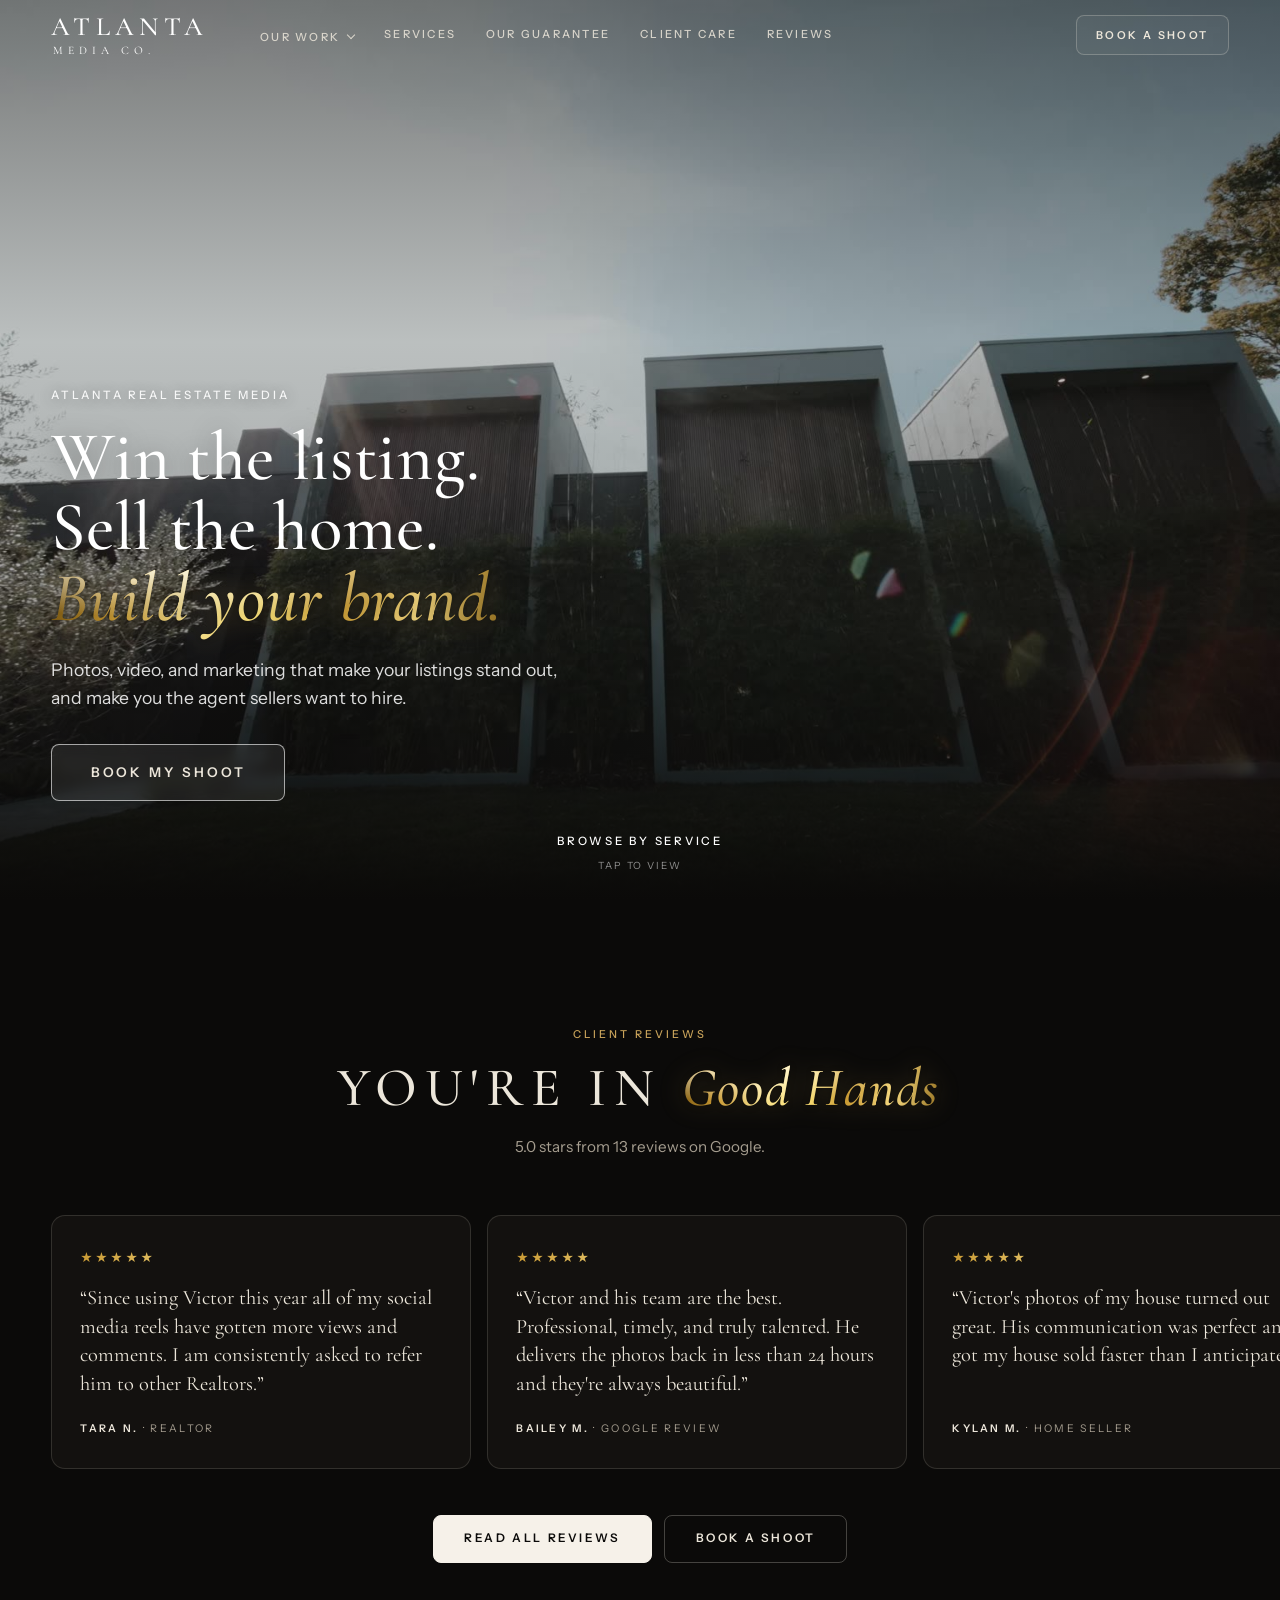
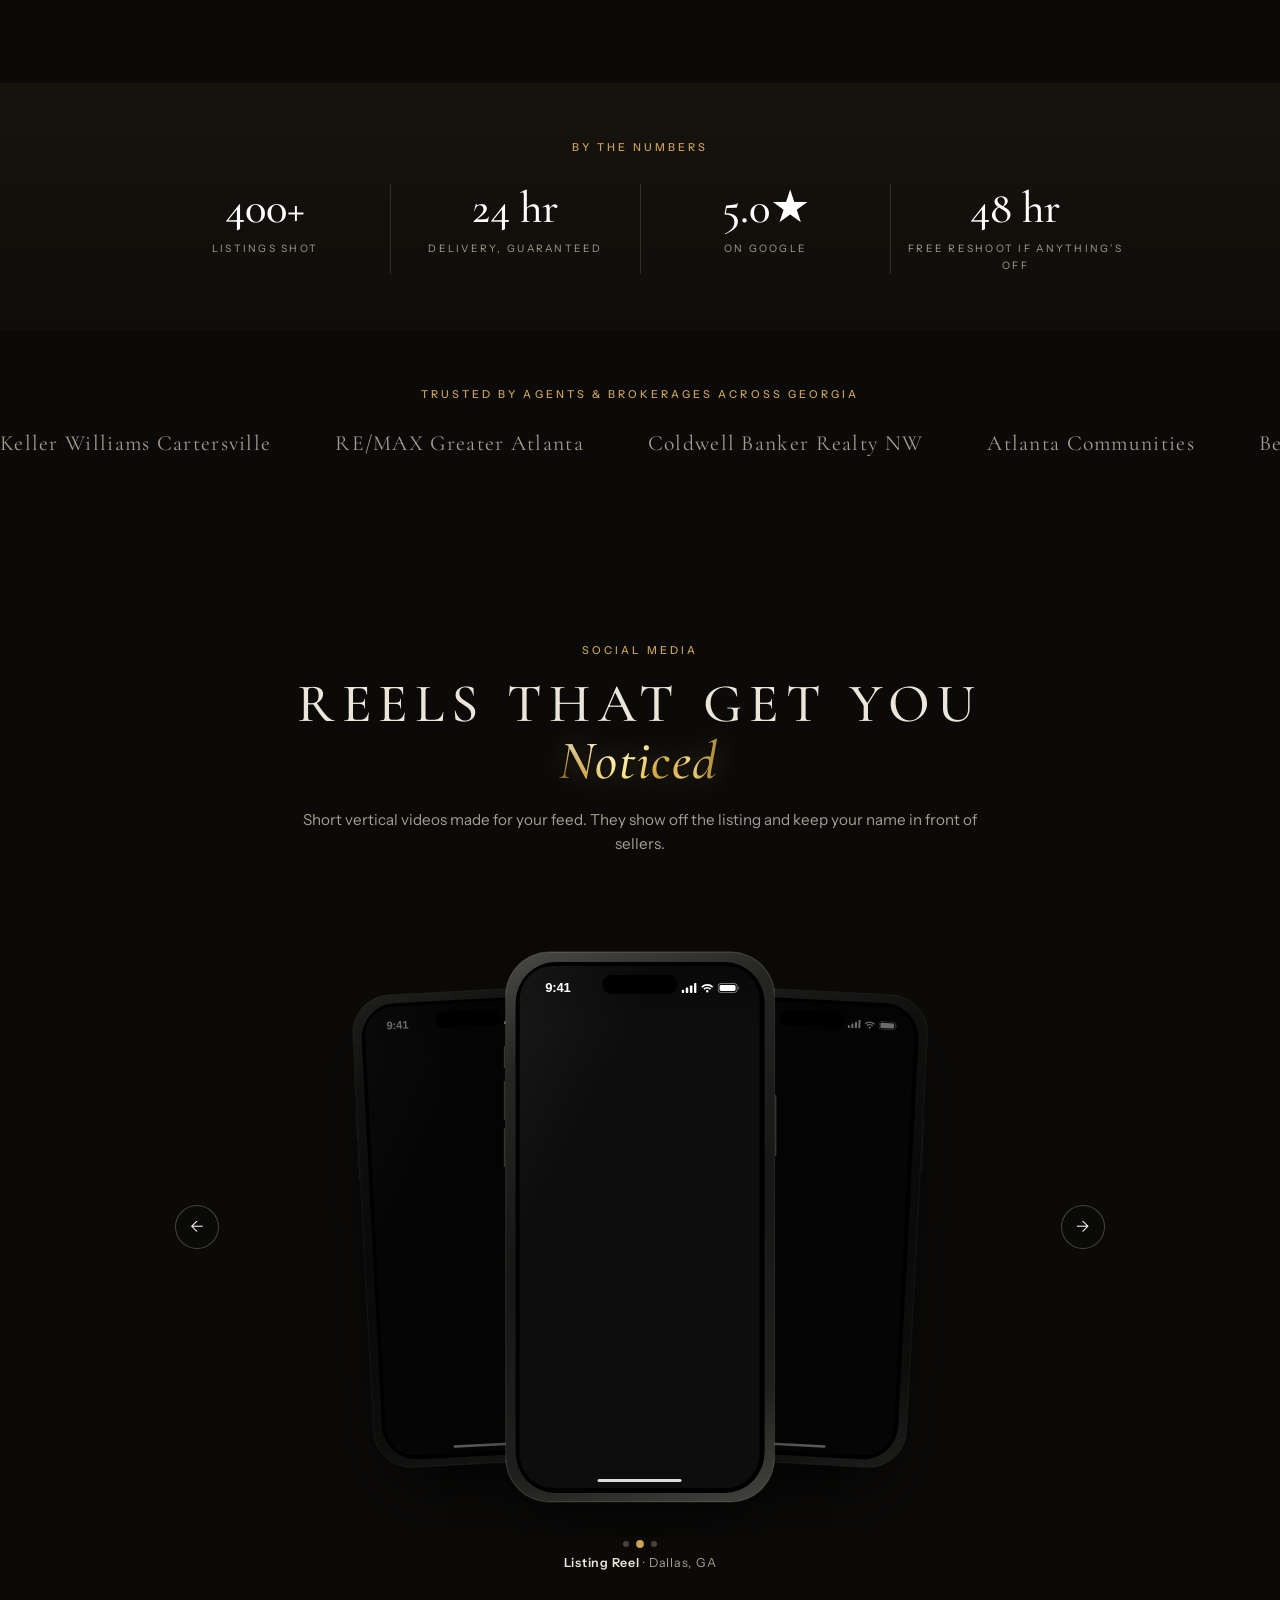
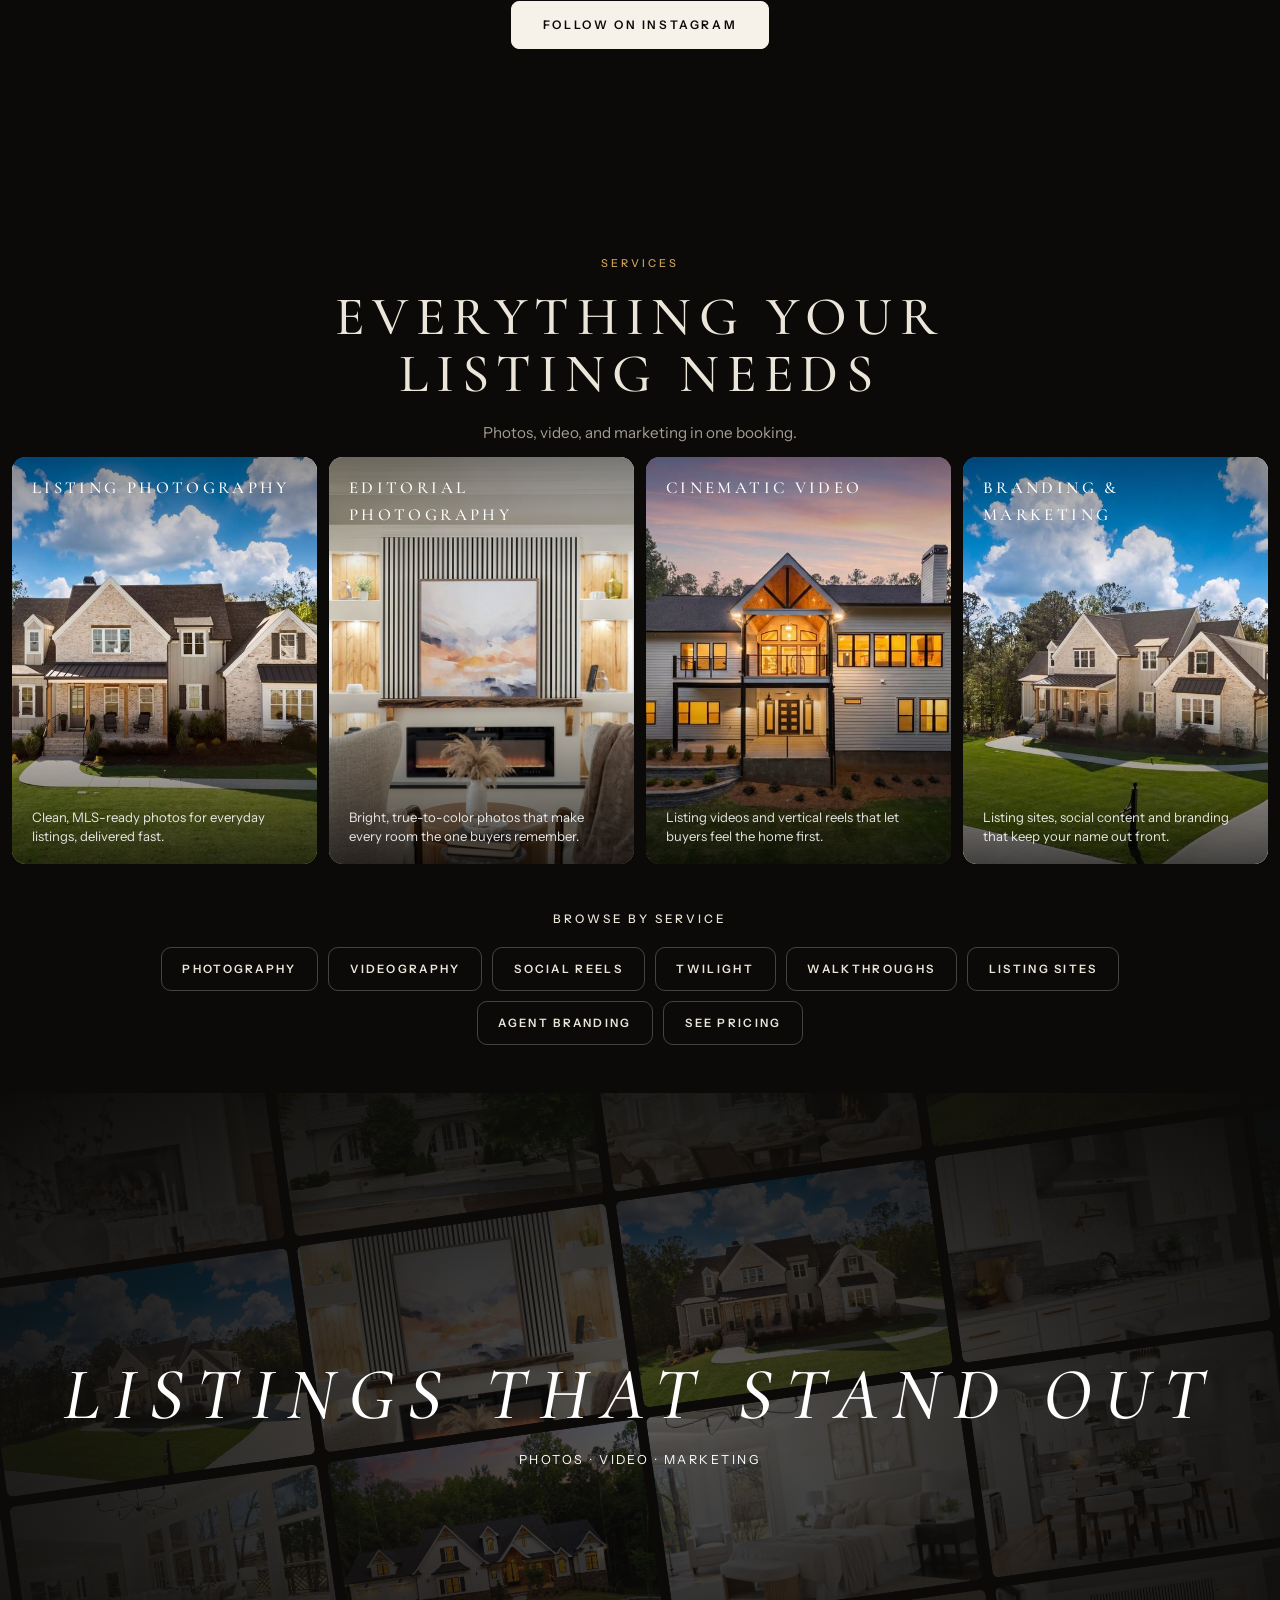
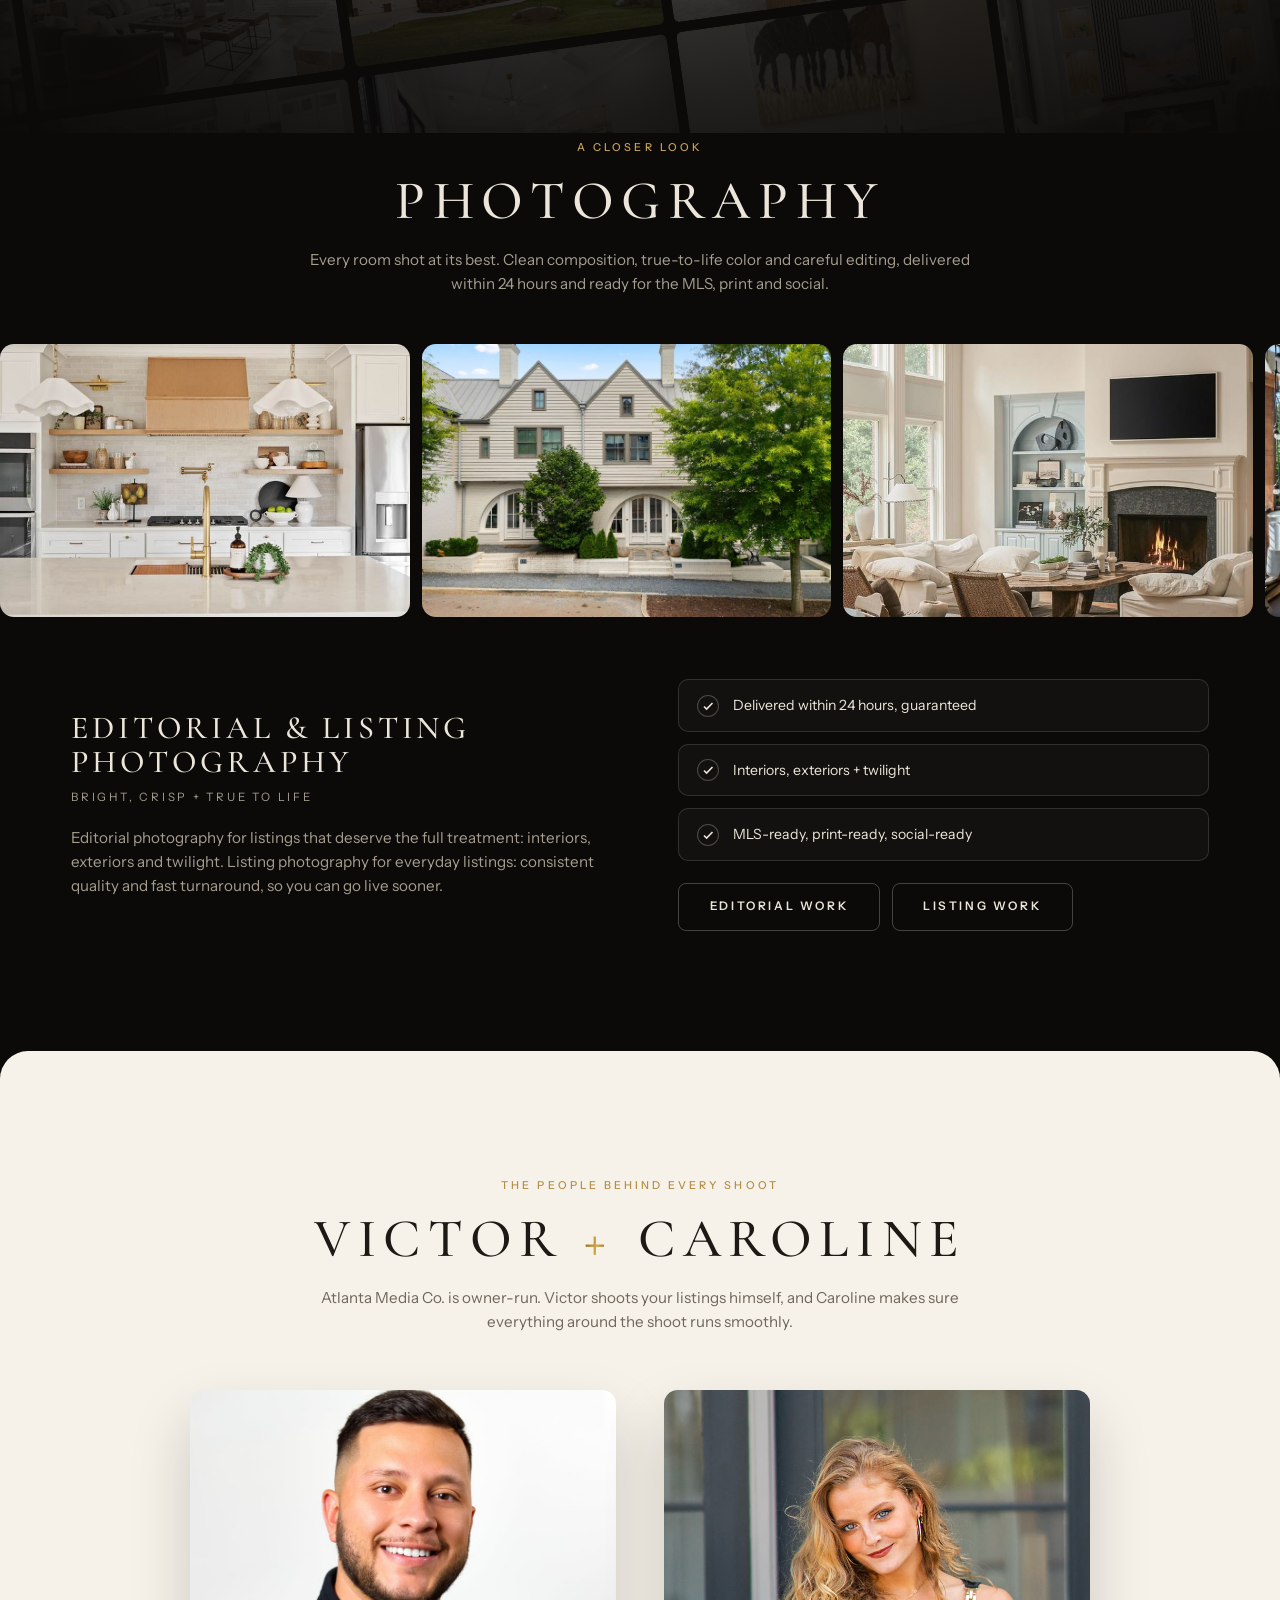
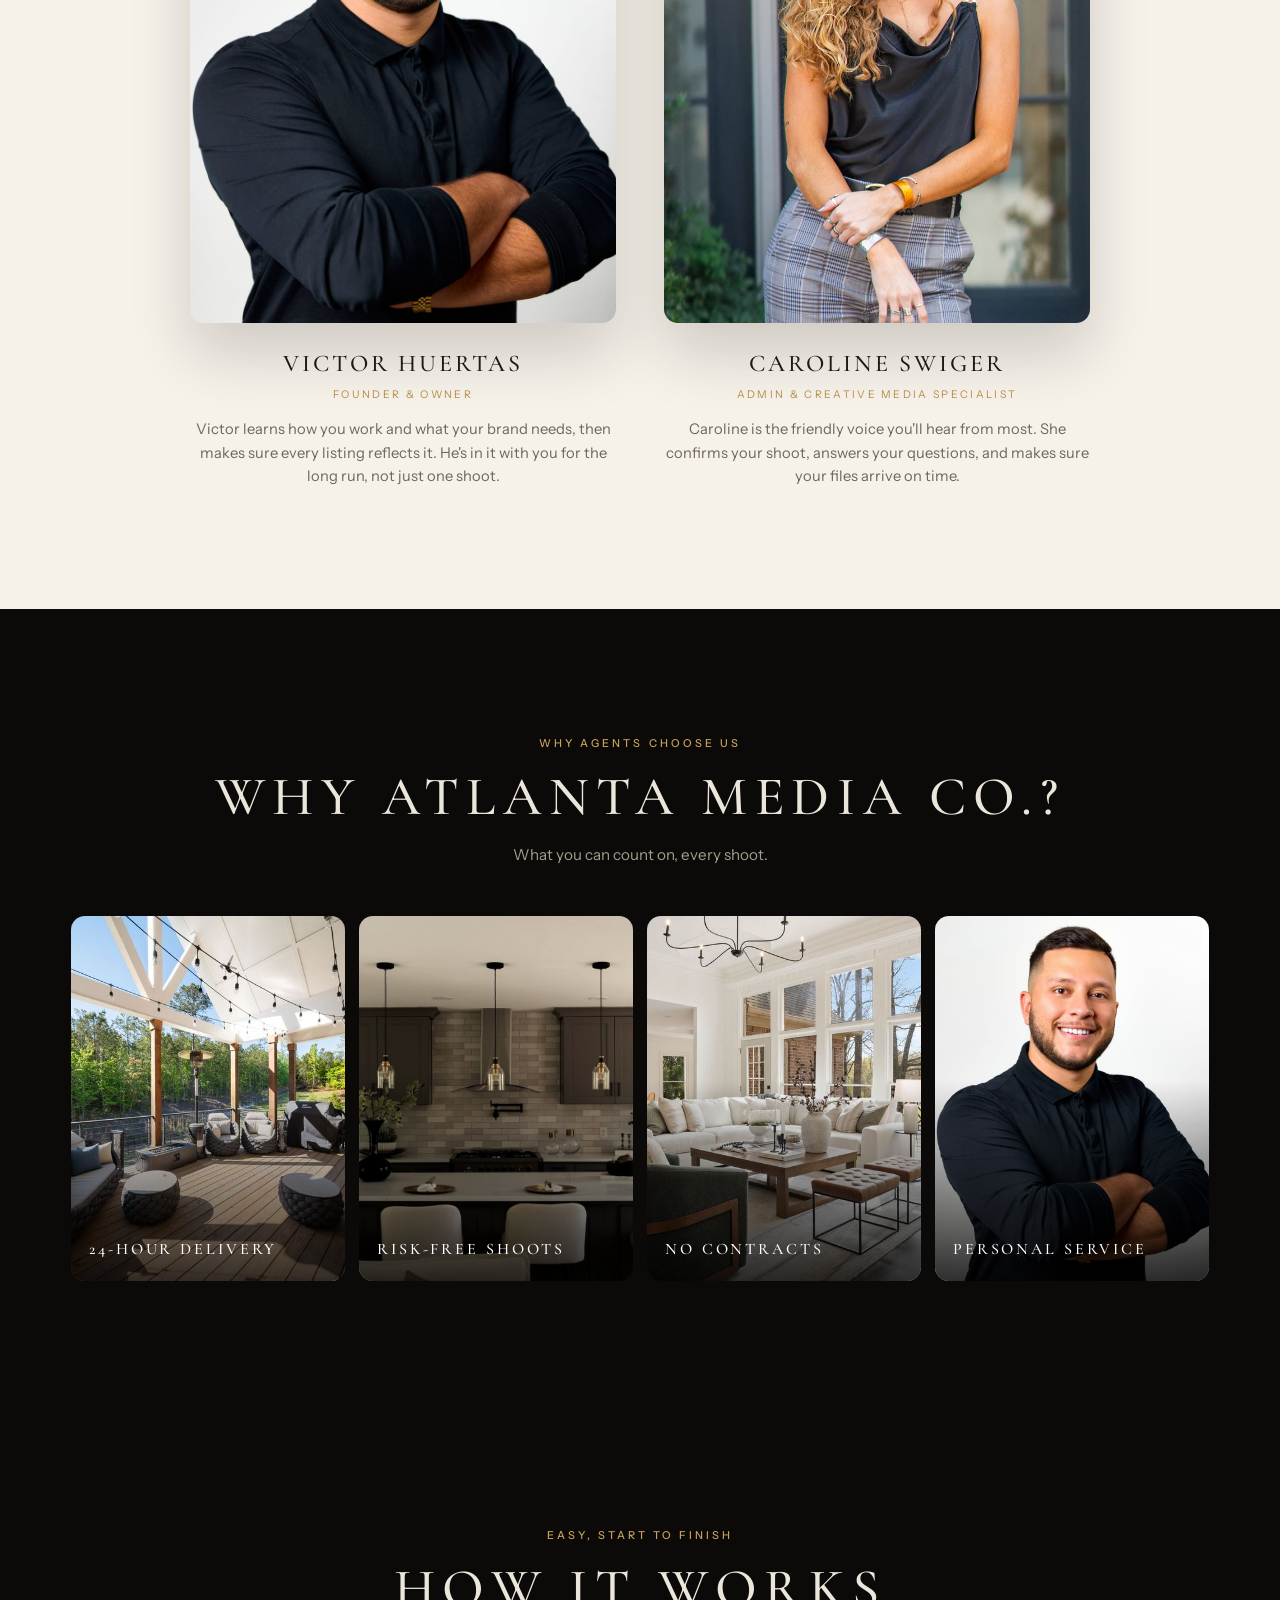
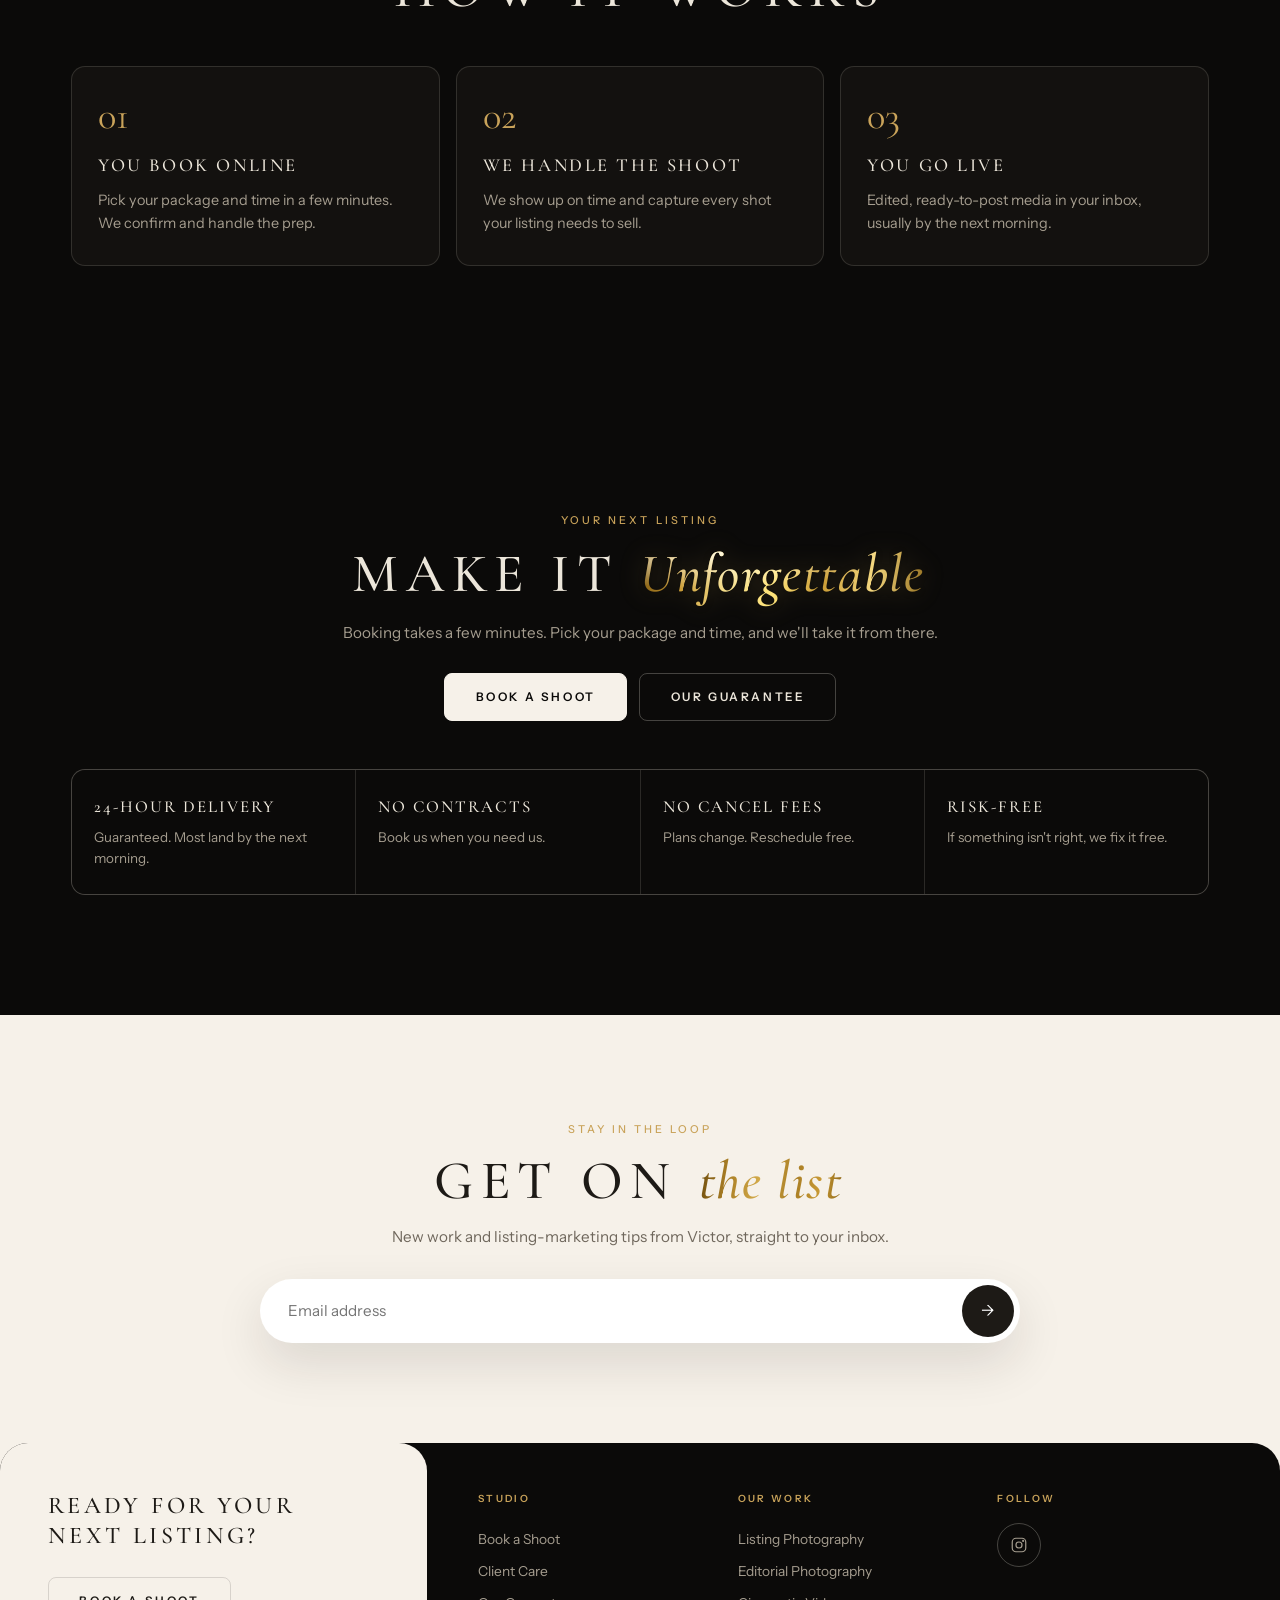
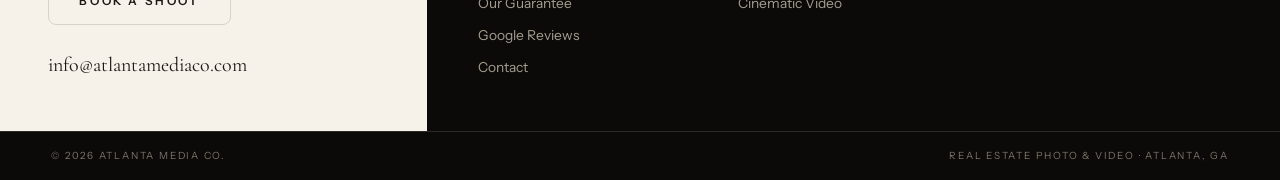
==== commit d8a479b9: "Cleaner iPhone frames, unzoomed reels, correct reel cities Thinner, darker phone frames; whole phone" ====
--- a/index.html
+++ b/index.html
@@ -17,7 +17,7 @@
 <link rel="preconnect" href="https://fonts.googleapis.com">
 <link rel="preconnect" href="https://fonts.gstatic.com" crossorigin>
 <link href="https://fonts.googleapis.com/css2?family=Cormorant+Garamond:ital,wght@0,400;0,500;0,600;1,400;1,500&family=Instrument+Sans:wght@400;500;600&display=swap" rel="stylesheet">
-<link rel="stylesheet" href="/styles.css?v=23">
+<link rel="stylesheet" href="/styles.css?v=24">
 </head>
 <body id="top">
 
@@ -234,7 +234,7 @@
   </div>
 </section>
 
-<script src="/site.js?v=23"></script>
+<script src="/site.js?v=24"></script>
 
 <!-- END-OF-YEAR PROMO POP-UP (Nov 1 - Dec 31) -->
 <div class="promo" id="promo" role="dialog" aria-modal="true" aria-labelledby="promoTitle">
--- a/styles.css
+++ b/styles.css
@@ -210,19 +210,19 @@
 
 /* ---------- iPhone reels (3 playing at once) ---------- */
 .iphones{display:flex;justify-content:center;align-items:flex-end;gap:clamp(22px,3.4vw,52px);margin-top:60px;padding:30px var(--pad) 50px}
-.iphone{position:relative;flex:0 0 auto;width:clamp(230px,21vw,292px);aspect-ratio:71.6/146.6;container-type:inline-size;border-radius:17%/8.3%;padding:1.15%;
-  background:linear-gradient(150deg,#6a6762 0%,#3a3835 14%,#232220 42%,#1b1a19 60%,#34322f 84%,#605d58 100%);
-  box-shadow:0 60px 100px -40px rgba(0,0,0,.95),0 24px 50px -24px rgba(0,0,0,.8),inset 0 0 0 1px rgba(255,255,255,.14),inset 0 0 0 2px rgba(0,0,0,.55)}
-.iphone .sb{position:absolute;width:.9%;border-radius:1px;background:linear-gradient(90deg,#26252300,#4c4a46 40%,#5a5853 60%,#2a2927)}
+.iphone{position:relative;flex:0 0 auto;width:clamp(230px,21vw,292px);aspect-ratio:71.6/146.6;container-type:inline-size;border-radius:16.5%/8.05%;padding:.75%;
+  background:linear-gradient(160deg,#4a4946 0%,#252523 18%,#161615 50%,#1f1f1d 82%,#45443f 100%);
+  box-shadow:0 40px 80px -30px rgba(0,0,0,.9),0 0 0 .5px rgba(255,255,255,.22),inset 0 0 0 .5px rgba(255,255,255,.18)}
+.iphone .sb{position:absolute;width:.7%;border-radius:1px;background:linear-gradient(90deg,#1a1a19,#3a3936 50%,#1f1f1e)}
 .iphone .sb.ac{left:-.75%;top:17%;height:4%}
 .iphone .sb.v1{left:-.75%;top:23.5%;height:7%}
 .iphone .sb.v2{left:-.75%;top:32%;height:7%}
 .iphone .sb.pw{right:-.75%;top:26%;height:11%}
-.iphone .bezel{position:relative;height:100%;border-radius:16%/7.8%;background:#000;padding:2.4%}
+.iphone .bezel{position:relative;height:100%;border-radius:15.9%/7.75%;background:#000;padding:1.9%}
 .iphone .scr{position:relative;height:100%;border-radius:13.8%/6.5%;overflow:hidden;background:#0d0d0d;font-family:-apple-system,BlinkMacSystemFont,'SF Pro Text','Helvetica Neue',sans-serif;color:#fff}
-.iphone .scr iframe{position:absolute;top:50%;left:50%;height:100%;width:123%;transform:translate(-50%,-50%) scale(1.24);border:0;pointer-events:none}
+.iphone .scr iframe{position:absolute;top:50%;left:50%;height:100%;width:auto;max-width:none;aspect-ratio:9/16;transform:translate(-50%,-50%);border:0;pointer-events:none}
 .iphone .scr::before{content:"";position:absolute;left:0;right:0;top:0;height:12%;z-index:3;pointer-events:none;background:linear-gradient(rgba(0,0,0,.35),transparent)}
-.iphone .scr::after{content:"";position:absolute;inset:0;z-index:6;pointer-events:none;background:linear-gradient(118deg,rgba(255,255,255,.09) 0%,rgba(255,255,255,0) 32%)}
+.iphone .scr::after{content:"";position:absolute;inset:0;z-index:6;pointer-events:none;background:linear-gradient(118deg,rgba(255,255,255,.05) 0%,rgba(255,255,255,0) 28%)}
 .iphone .island{position:absolute;top:1.7%;left:50%;transform:translateX(-50%);width:31%;height:3.6%;border-radius:999px;background:#000;z-index:8}
 .iphone .sbar{position:absolute;top:2.2%;left:10.5%;right:8.5%;z-index:7;display:flex;justify-content:space-between;align-items:center;font-size:5.2cqw;font-weight:600;letter-spacing:-.01em}
 .iphone .sbar .ic{display:flex;gap:1.5cqw;align-items:center}
@@ -231,12 +231,12 @@
 .stack-cap{text-align:center;margin-top:6px;font-size:.78rem;letter-spacing:.06em;color:var(--txt-mute);min-height:1.4em}
 .stack-cap b{color:var(--txt);font-weight:600}
 /* stacked: one iPhone in front, two behind (tap a side phone or the arrows to rotate) */
-.iphones.stack{--pw:clamp(250px,23vw,310px);--shift:64%;position:relative;display:block;height:calc(var(--pw) * 2.048 + 80px);overflow:hidden;padding:0}
-.stack .iphone{position:absolute;left:50%;top:40px;width:var(--pw);transform:translateX(-50%);transition:transform .8s var(--e),filter .8s var(--e)}
+.iphones.stack{--pw:max(210px,min(clamp(240px,21vw,290px),calc((100svh - 240px) / 2.05)));--shift:60%;position:relative;display:block;height:calc(var(--pw) * 2.048 + 70px);overflow:hidden;padding:0}
+.stack .iphone{position:absolute;left:50%;top:35px;width:var(--pw);transform:translateX(-50%);transition:transform .8s var(--e),filter .8s var(--e)}
 .stack .iphone.pos-c{z-index:3;transform:translateX(-50%)}
-.stack .iphone.pos-l{z-index:2;transform:translateX(calc(-50% - var(--shift))) scale(.84) rotate(-4deg);filter:brightness(.5) saturate(.85);cursor:pointer}
-.stack .iphone.pos-r{z-index:2;transform:translateX(calc(-50% + var(--shift))) scale(.84) rotate(4deg);filter:brightness(.5) saturate(.85);cursor:pointer}
-.stack .iphone.pos-l:hover,.stack .iphone.pos-r:hover{filter:brightness(.7)}
+.stack .iphone.pos-l{z-index:2;transform:translateX(calc(-50% - var(--shift))) scale(.86) rotate(-3deg);filter:brightness(.42);cursor:pointer}
+.stack .iphone.pos-r{z-index:2;transform:translateX(calc(-50% + var(--shift))) scale(.86) rotate(3deg);filter:brightness(.42);cursor:pointer}
+.stack .iphone.pos-l:hover,.stack .iphone.pos-r:hover{filter:brightness(.62)}
 .stack-wrap{position:relative;margin-top:44px}
 .stack-wrap .ph-arrow{z-index:6}
 .stack-wrap .ph-arrow.l{left:max(var(--pad),calc(50% - var(--pw,300px) * 1.55))}
